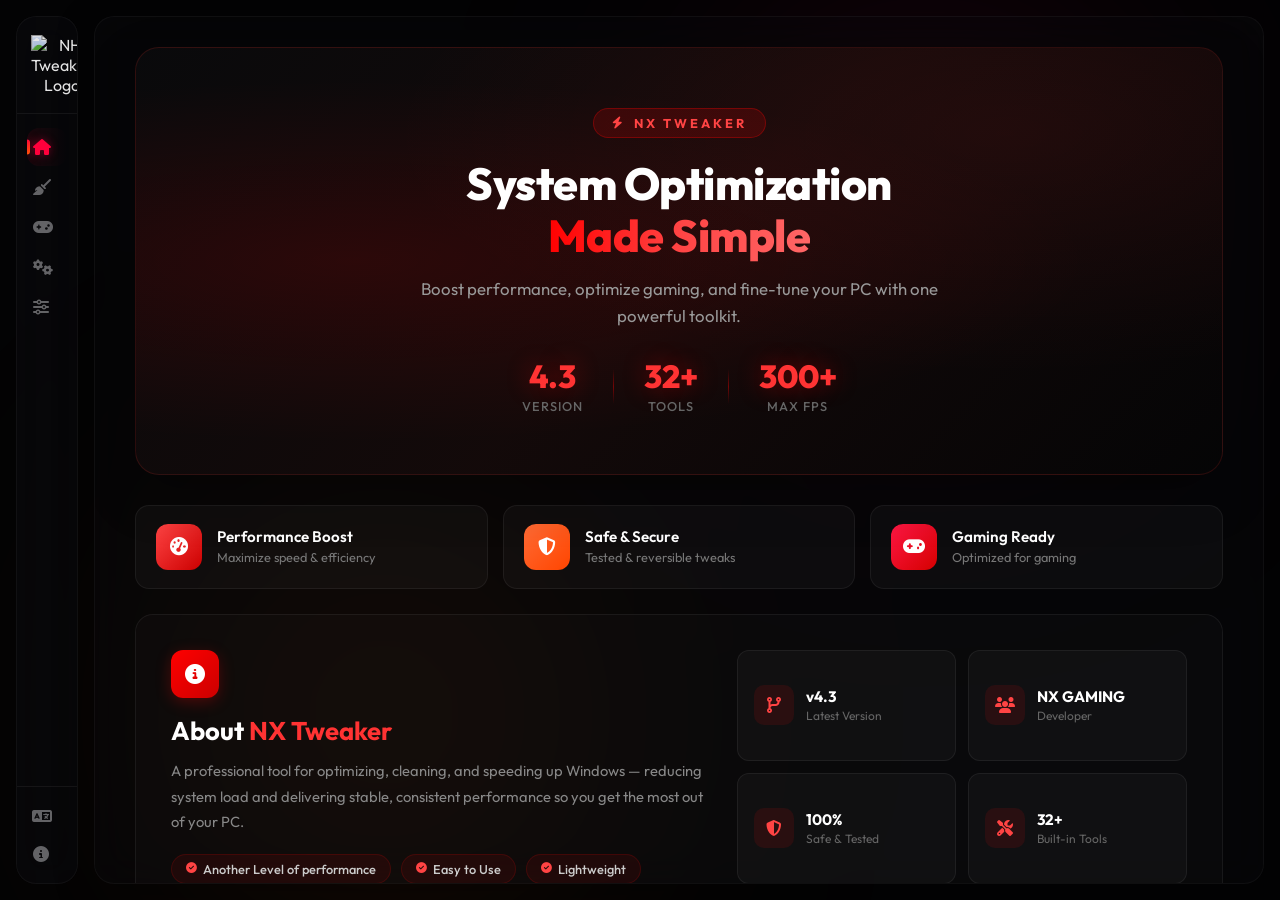
==== index.html @ b7c92853 "Add files via upload" ====
<!DOCTYPE html>
<html lang="en">

<head>
    <meta charset="UTF-8">
    <meta name="viewport" content="width=device-width, initial-scale=1.0">
    <title>NX TWEAKER</title>
    <link rel="preconnect" href="https://fonts.googleapis.com">
    <link rel="preconnect" href="https://fonts.gstatic.com" crossorigin>
    <link href="https://fonts.googleapis.com/css2?family=Outfit:wght@300;400;500;600;700;800&display=swap" rel="stylesheet">
    <link rel="stylesheet" href="styles.css">
    <link rel="stylesheet" href="https://cdnjs.cloudflare.com/ajax/libs/font-awesome/6.5.1/css/all.min.css">
</head>

<body>
    <!-- Ambient Background Glow Blobs -->
    <div class="glow-bg-container">
        <div class="glow-blob glow-red"></div>
        <div class="glow-blob glow-orange"></div>
    </div>

    <div class="dl-panel" id="dlPanel">
        <div class="dl-panel-header">
            <div class="dl-panel-title"><i class="fas fa-download"></i> <span
                    data-i18n="dl-panel-title">Downloads</span></div>
            <button class="dl-panel-hide" id="dlPanelHide"><i class="fas fa-eye-slash"></i> Hide</button>
        </div>
        <div class="dl-panel-list" id="dlPanelList"></div>
    </div>

    <div class="dl-mini-bar" id="dlMiniBar">
        <div class="dl-mini-inner" id="dlMiniClick">
            <i class="fas fa-download"></i>
            <span id="dlMiniCount">0 downloads</span>
        </div>
    </div>

    <div class="container">

        <nav class="sidebar" id="sidebar">

            <div class="logo-container">
                <img src="./img/nx.png" alt="NH Tweaker Logo" class="logo">
            </div>

            <div class="nav-buttons">
                <button class="nav-btn active" data-page="dashboard">
                    <div class="btn-glow"></div>
                    <i class="fas fa-home"></i>
                    <span data-i18n="nav-home">Home</span>
                    <div class="btn-ripple"></div>
                </button>
                <button class="nav-btn" data-page="clean">
                    <div class="btn-glow"></div>
                    <i class="fas fa-broom"></i>
                    <span data-i18n="nav-clean">Clean</span>
                    <div class="btn-ripple"></div>
                </button>
                <button class="nav-btn" data-page="gameloop">
                    <div class="btn-glow"></div>
                    <i class="fas fa-gamepad"></i>
                    <span>GameLoop</span>
                    <div class="btn-ripple"></div>
                </button>
                <button class="nav-btn" data-page="tweeks">
                    <div class="btn-glow"></div>
                    <i class="fas fa-cogs"></i>
                    <span data-i18n="nav-tweaks">Tweaks</span>
                    <div class="btn-ripple"></div>
                </button>
                <button class="nav-btn" data-page="settings">
                    <div class="btn-glow"></div>
                    <i class="fas fa-sliders-h"></i>
                    <span data-i18n="nav-settings">Settings</span>
                    <div class="btn-ripple"></div>
                </button>

            </div>

            <div class="sidebar-footer">
                <button class="info-btn" id="langToggle" title="العربية / English">
                    <i class="fas fa-language"></i>
                    <span>AR / EN</span>
                </button>
                <button class="info-btn" id="infoToggle">
                    <i class="fas fa-info-circle"></i>
                    <span data-i18n="nav-info">Info</span>
                </button>
            </div>
        </nav>

        <div class="info-overlay" id="infoOverlay"></div>
        <div class="info-popup" id="infoPopup">
            <div class="info-popup-header">
                <h3><i class="fas fa-info-circle"></i> <span data-i18n="info-about">About NX Tweaker</span></h3>
                <button class="info-popup-close" id="infoClose"><i class="fas fa-times"></i></button>
            </div>
            <div class="info-popup-body">
                <div class="info-version-badge">v4.3</div>
                <p class="info-desc" data-i18n="info-desc">System optimization toolkit built for performance.</p>
                <div class="info-social-title" data-i18n="info-follow">Follow Us</div>
                <div class="info-social-links">
                    <a href="https://discord.gg/nxgamingstore" class="info-social-link" target="_blank">
                        <i class="fab fa-discord"></i>
                        <span>Discord</span>
                    </a>
                    <a href="https://t.me/NxStoreofficial" class="info-social-link" target="_blank">
                        <i class="fab fa-telegram"></i>
                        <span>Telegram</span>
                    </a>
                    <a href="https://www.tiktok.com/@nxgaming_?_r=1&_t=ZS-97KkUAQ5Tj3" class="info-social-link"
                        target="_blank">
                        <i class="fab fa-tiktok"></i>
                        <span>TikTok</span>
                    </a>
                    <a href="https://www.youtube.com/@NXGAMMING_OFFICAL" class="info-social-link" target="_blank">
                        <i class="fab fa-youtube"></i>
                        <span>YouTube</span>
                    </a>
                </div>
            </div>
        </div>

        <!-- GameLoop Ultra Boost Modal Popup -->
        <div class="boost-overlay" id="boostOverlay"></div>
        <div class="boost-modal" id="boostModal">
            <div class="boost-modal-header">
                <div class="boost-title-wrap">
                    <i class="fas fa-rocket boost-header-icon"></i>
                    <span class="boost-modal-title" data-i18n="boost-modal-title">GAMELOOP ULTRA BOOST</span>
                </div>
                <button class="boost-modal-close" id="boostCloseBtn" title="Close"><i class="fas fa-times"></i></button>
            </div>
            <div class="boost-modal-body">
                <div class="boost-visual-container">
                    <div class="boost-ring-glow"></div>
                    <div class="boost-icon-circle" id="boostIconCircle">
                        <i class="fas fa-rocket" id="boostVisualIcon"></i>
                    </div>
                </div>

                <div class="boost-percentage-wrap">
                    <span class="boost-percentage-number" id="boostPercentNumber">0</span><span class="boost-percentage-sign">%</span>
                </div>

                <h3 class="boost-status-title" id="boostStatusTitle">Initializing Turbo Boost...</h3>
                <p class="boost-status-desc" id="boostStatusDesc">Connecting to ADB engine & preparing kernel parameters...</p>

                <div class="boost-progress-track">
                    <div class="boost-progress-fill" id="boostProgressBar" style="width: 0%;">
                        <div class="boost-progress-light"></div>
                    </div>
                </div>

                <div class="boost-steps-info">
                    <span id="boostStepCounter"><i class="fas fa-layer-group"></i> Step 0/9</span>
                    <span id="boostStepSpeed"><i class="fas fa-tachometer-alt"></i> Ultra Fast</span>
                </div>

                <div class="boost-footer" id="boostFooter" style="display: none;">
                    <button class="boost-finish-btn" id="boostFinishBtn">
                        <i class="fas fa-check-circle"></i> <span data-i18n="boost-finish-btn">Done</span>
                    </button>
                </div>
            </div>
        </div>

        <main class="main-content">
            <div class="page active" id="dashboard">

                <div class="dash-hero">
                    <div class="dash-hero-bg"></div>
                    <div class="dash-hero-inner">
                        <div class="dash-hero-badge">
                            <i class="fas fa-bolt"></i>
                            <span>NX TWEAKER</span>
                        </div>
                        <h1 class="dash-hero-title" data-i18n="hero-title">System Optimization<br><span>Made
                                Simple</span></h1>
                        <p class="dash-hero-desc" data-i18n="hero-desc">Boost performance, optimize gaming, and
                            fine-tune your PC with one powerful toolkit.</p>
                        <div class="dash-hero-counters">
                            <div class="dash-counter">
                                <div class="dash-counter-num">4.3</div>
                                <div class="dash-counter-label" data-i18n="hero-version">Version</div>
                            </div>
                            <div class="dash-counter-sep"></div>
                            <div class="dash-counter">
                                <div class="dash-counter-num" id="heroToolCount">0</div>
                                <div class="dash-counter-label" data-i18n="hero-tools">Tools</div>
                            </div>
                            <div class="dash-counter-sep"></div>
                            <div class="dash-counter">
                                <div class="dash-counter-num">300+</div>
                                <div class="dash-counter-label">Max FPS</div>
                            </div>
                        </div>
                    </div>
                </div>

                <div class="dash-features">
                    <div class="dash-feat-card">
                        <div class="dash-feat-icon" style="background: linear-gradient(135deg, #ff4444, #cc0000);">
                            <i class="fas fa-tachometer-alt"></i>
                        </div>
                        <div class="dash-feat-info">
                            <h3 data-i18n="feat-perf">Performance Boost</h3>
                            <p data-i18n="feat-perf-desc">Maximize speed & efficiency</p>
                        </div>
                    </div>
                    <div class="dash-feat-card">
                        <div class="dash-feat-icon" style="background: linear-gradient(135deg, #ff6b35, #ff4500);">
                            <i class="fas fa-shield-alt"></i>
                        </div>
                        <div class="dash-feat-info">
                            <h3 data-i18n="feat-safe">Safe & Secure</h3>
                            <p data-i18n="feat-safe-desc">Tested & reversible tweaks</p>
                        </div>
                    </div>
                    <div class="dash-feat-card">
                        <div class="dash-feat-icon" style="background: linear-gradient(135deg, #ff1744, #d50000);">
                            <i class="fas fa-gamepad"></i>
                        </div>
                        <div class="dash-feat-info">
                            <h3 data-i18n="feat-game">Gaming Ready</h3>
                            <p data-i18n="feat-game-desc">Optimized for gaming</p>
                        </div>
                    </div>
                </div>

                <div class="dash-about">
                    <div class="dash-about-left">
                        <div class="dash-about-icon-wrap">
                            <i class="fas fa-info-circle"></i>
                        </div>
                        <h2 data-i18n="about-title">About <span>NX Tweaker</span></h2>
                        <p data-i18n="about-desc">A professional tool for optimizing, cleaning, and speeding up Windows
                            — reducing system load and delivering stable, consistent performance so you get the most out
                            of your PC.</p>
                        <div class="dash-about-tags">
                            <span class="dash-tag"><i class="fas fa-check-circle"></i> <span
                                    data-i18n="about-noads">Another Level of performance</span></span>
                            <span class="dash-tag"><i class="fas fa-check-circle"></i> <span data-i18n="about-free">Easy
                                    to Use</span></span>
                            <span class="dash-tag"><i class="fas fa-check-circle"></i> <span
                                    data-i18n="about-light">Lightweight</span></span>
                        </div>
                    </div>
                    <div class="dash-about-right">
                        <div class="dash-about-stat">
                            <div class="dash-about-stat-icon"><i class="fas fa-code-branch"></i></div>
                            <div class="dash-about-stat-info">
                                <strong>v4.3</strong>
                                <span data-i18n="about-latest">Latest Version</span>
                            </div>
                        </div>
                        <div class="dash-about-stat">
                            <div class="dash-about-stat-icon"><i class="fas fa-users"></i></div>
                            <div class="dash-about-stat-info">
                                <strong>NX GAMING</strong>
                                <span data-i18n="about-dev">Developer</span>
                            </div>
                        </div>
                        <div class="dash-about-stat">
                            <div class="dash-about-stat-icon"><i class="fas fa-shield-alt"></i></div>
                            <div class="dash-about-stat-info">
                                <strong>100%</strong>
                                <span data-i18n="about-safe">Safe & Tested</span>
                            </div>
                        </div>
                        <div class="dash-about-stat">
                            <div class="dash-about-stat-icon"><i class="fas fa-tools"></i></div>
                            <div class="dash-about-stat-info">
                                <strong id="toolCount">0</strong>
                                <span data-i18n="about-tools">Built-in Tools</span>
                            </div>
                        </div>
                    </div>
                </div>


                <div class="updates-section">
                    <div class="section-header">
                        <div class="section-title-container">
                            <div class="section-icon">
                                <i class="fas fa-newspaper"></i>
                            </div>
                            <h2 class="section-title" data-i18n="updates-title">UPDATES & NEWS</h2>
                        </div>
                        <div class="section-subtitle" data-i18n="updates-sub">Stay up to date with the latest features
                        </div>
                    </div>

                    <div class="updates-timeline">
                        <div class="update-item featured">
                            <div class="update-marker">
                                <div class="update-dot"></div>
                                <div class="update-line"></div>
                            </div>
                            <div class="update-card">
                                <div class="update-header">
                                    <div class="update-meta">
                                        <span class="update-version">v4.3</span>
                                        <span class="update-badge new" data-i18n="update-latest">Latest</span>
                                    </div>
                                    <div class="update-date">
                                        <i class="fas fa-clock"></i>
                                        <span>June 2026</span>
                                    </div>
                                </div>
                                <div class="update-content">
                                    <h3 data-i18n="update-43-title">🔥 Advanced GameLoop & Cleanup Update</h3>
                                    <p data-i18n="update-43-desc">New clean operations, background downloading,
                                        extraction engine, and ADB tracker.</p>

                                    <div class="update-groups">
                                        <div class="update-group">
                                            <h4 class="update-group-title added">
                                                <i class="fas fa-plus-circle"></i>
                                                <span data-i18n="update-43-added">ADDED</span>
                                            </h4>
                                            <div class="update-highlights">
                                                <div class="highlight-item">
                                                    <i class="fas fa-check"></i>
                                                    <span data-i18n="update-43-add-1">Live GameLoop ADB Connection
                                                        Status Tracker</span>
                                                </div>
                                                <div class="highlight-item">
                                                    <i class="fas fa-check"></i>
                                                    <span data-i18n="update-43-add-2">DELETE GAMELOOP button (Complete
                                                        deep uninstaller)</span>
                                                </div>
                                                <div class="highlight-item">
                                                    <i class="fas fa-check"></i>
                                                    <span data-i18n="update-43-add-3">NX Clean button </span>
                                                </div>
                                                <div class="highlight-item">
                                                    <i class="fas fa-check"></i>
                                                    <span data-i18n="update-43-add-4">Programs Downloader (Concurrent
                                                        setup for Park Control & Process Lasso)</span>
                                                </div>
                                                <div class="highlight-item">
                                                    <i class="fas fa-check"></i>
                                                    <span data-i18n="update-43-add-5">GameLoop Optimizer RAR </span>
                                                </div>
                                                <div class="highlight-item">
                                                    <i class="fas fa-check"></i>
                                                    <span data-i18n="update-43-add-6">NX JSON Downloader </span>
                                                </div>
                                            </div>
                                        </div>

                                        <div class="update-group">
                                            <h4 class="update-group-title removed">
                                                <i class="fas fa-minus-circle"></i>
                                                <span data-i18n="update-43-removed">REMOVED</span>
                                            </h4>
                                            <div class="update-highlights">
                                                <div class="highlight-item">
                                                    <i class="fas fa-times"></i>
                                                    <span data-i18n="update-43-rem-1">Removed outdated Registry Editor
                                                        page/tab</span>
                                                </div>
                                                <div class="highlight-item">
                                                    <i class="fas fa-times"></i>
                                                    <span data-i18n="update-43-rem-2">Removed Downloads page (integrated
                                                        into sidebar footer panel)</span>
                                                </div>
                                                <div class="highlight-item">
                                                    <i class="fas fa-times"></i>
                                                    <span data-i18n="update-43-rem-3">Removed old and unstable tweaking
                                                        scripts (Filter Keys, Timer Resolution, etc.)</span>
                                                </div>
                                                <div class="highlight-item">
                                                    <i class="fas fa-times"></i>
                                                    <span data-i18n="update-43-rem-4">Removed legacy cleaner items
                                                        (Reset Firewall, Clean RAM, Fix 98)</span>
                                                </div>
                                            </div>
                                        </div>

                                        <div class="update-group">
                                            <h4 class="update-group-title improved">
                                                <i class="fas fa-magic"></i>
                                                <span data-i18n="update-43-improved">IMPROVEMENTS</span>
                                            </h4>
                                            <div class="update-highlights">
                                                <div class="highlight-item">
                                                    <i class="fas fa-cog"></i>
                                                    <span data-i18n="update-43-imp-1">Concurrent background downloads
                                                        with mini status bar</span>
                                                </div>
                                                <div class="highlight-item">
                                                    <i class="fas fa-cog"></i>
                                                    <span data-i18n="update-43-imp-2">Antivirus lock protection (Wait
                                                        before launching/extracting)</span>
                                                </div>
                                                <div class="highlight-item">
                                                    <i class="fas fa-cog"></i>
                                                    <span data-i18n="update-43-imp-3">Automatic 7z / WinRAR system path
                                                        registry detection</span>
                                                </div>
                                                <div class="highlight-item">
                                                    <i class="fas fa-cog"></i>
                                                    <span data-i18n="update-43-imp-4">Full local resource loading
                                                    </span>
                                                </div>
                                            </div>
                                        </div>
                                    </div>
                                </div>
                            </div>
                        </div>

                        <div class="update-item">
                            <div class="update-marker">
                                <div class="update-dot"></div>
                                <div class="update-line"></div>
                            </div>
                            <div class="update-card">
                                <div class="update-header">
                                    <div class="update-meta">
                                        <span class="update-version">v4.2</span>
                                    </div>
                                    <div class="update-date">
                                        <i class="fas fa-clock"></i>
                                        <span>February 2026</span>
                                    </div>
                                </div>
                                <div class="update-content">
                                    <h3 data-i18n="update-42-title">⚡ Major Update & Restructure</h3>
                                    <p data-i18n="update-42-desc">System improvements, UI enhancements, performance
                                        boost, and bug fixes.</p>
                                    <div class="update-highlights">
                                        <div class="highlight-item">
                                            <i class="fas fa-paint-brush"></i>
                                            <span data-i18n="update-42-1">UI & Performance Improvements</span>
                                        </div>
                                        <div class="highlight-item">
                                            <i class="fas fa-terminal"></i>
                                            <span data-i18n="update-42-2">New CMD Section Added</span>
                                        </div>
                                        <div class="highlight-item">
                                            <i class="fas fa-database"></i>
                                            <span data-i18n="update-42-3">New Registry Editor Section</span>
                                        </div>
                                        <div class="highlight-item">
                                            <i class="fas fa-gamepad"></i>
                                            <span data-i18n="update-42-4">Mods Reorganized & Enhanced</span>
                                        </div>
                                        <div class="highlight-item">
                                            <i class="fas fa-exchange-alt"></i>
                                            <span data-i18n="update-42-5">Fortnite & Windows merged into Tweaks</span>
                                        </div>
                                        <div class="highlight-item">
                                            <i class="fas fa-language"></i>
                                            <span data-i18n="update-42-6">Arabic & English Language Support</span>
                                        </div>
                                        <div class="highlight-item">
                                            <i class="fas fa-download"></i>
                                            <span data-i18n="update-42-7">New Download Section</span>
                                        </div>
                                    </div>
                                </div>
                            </div>
                        </div>

                        <div class="update-item">
                            <div class="update-marker">
                                <div class="update-dot"></div>
                                <div class="update-line"></div>
                            </div>
                            <div class="update-card">
                                <div class="update-header">
                                    <div class="update-meta">
                                        <span class="update-version">v4.0</span>
                                    </div>
                                    <div class="update-date">
                                        <i class="fas fa-clock"></i>
                                        <span>September 2025</span>
                                    </div>
                                </div>
                                <div class="update-content">
                                    <h3 data-i18n="update-40-title">🚀 Completely redesign the program</h3>
                                    <p data-i18n="update-40-desc">Complete UI overhaul with enhanced user experience and
                                        new optimization features.</p>
                                    <div class="update-highlights">
                                        <div class="highlight-item">
                                            <i class="fas fa-sparkles"></i>
                                            <span data-i18n="update-40-1">Full interface enhancer</span>
                                        </div>
                                        <div class="highlight-item">
                                            <i class="fas fa-tachometer-alt"></i>
                                            <span data-i18n="update-40-2">120 FPS GameLoop Mods</span>
                                        </div>
                                    </div>
                                </div>
                            </div>
                        </div>

                        <div class="update-item">
                            <div class="update-marker">
                                <div class="update-dot"></div>
                                <div class="update-line"></div>
                            </div>
                            <div class="update-card">
                                <div class="update-header">
                                    <div class="update-meta">
                                        <span class="update-version">v3.8</span>
                                    </div>
                                    <div class="update-date">
                                        <i class="fas fa-clock"></i>
                                        <span>August 2024</span>
                                    </div>
                                </div>
                                <div class="update-content">
                                    <h3 data-i18n="update-38-title">⚡ Performance Enhancements</h3>
                                    <p data-i18n="update-38-desc">Improved cleaning algorithms and new system
                                        optimization tools.</p>
                                    <div class="update-features">
                                        <span class="feature-tag">Timer Resolution</span>
                                        <span class="feature-tag">Enhanced RAM Cleaning</span>
                                        <span class="feature-tag">Update Blocker</span>
                                    </div>
                                </div>
                            </div>
                        </div>

                        <div class="update-item">
                            <div class="update-marker">
                                <div class="update-dot"></div>
                            </div>
                            <div class="update-card">
                                <div class="update-header">
                                    <div class="update-meta">
                                        <span class="update-version">v3.5</span>
                                    </div>
                                    <div class="update-date">
                                        <i class="fas fa-clock"></i>
                                        <span>July 2024</span>
                                    </div>
                                </div>
                                <div class="update-content">
                                    <h3 data-i18n="update-35-title">🛠️ New Tools Added Fix Login</h3>
                                    <p data-i18n="update-35-desc">GameLoop environment fixes and expanded Windows
                                        utilities Fix Login.</p>
                                    <div class="update-features">
                                        <span class="feature-tag">Environment Fix</span>
                                        <span class="feature-tag">Windows Tools</span>
                                        <span class="feature-tag">Fix Login Error</span>
                                    </div>
                                </div>
                            </div>
                        </div>
                    </div>
                </div>
            </div>





            <div class="page" id="clean">
                <h1 class="page-title" data-i18n="page-clean">SYSTEM CLEANER</h1>

                <div class="clean-grid">
                    <button class="clean-btn" data-action="full-clean">
                        <div class="clean-btn-glow"></div>
                        <i class="fas fa-magic"></i>
                        <span class="clean-btn-text" data-i18n="btn-full-clean">Full Clean</span>
                        <div class="clean-btn-ripple"></div>
                    </button>

                    <button class="clean-btn" data-action="ip-flush">
                        <div class="clean-btn-glow"></div>
                        <i class="fas fa-network-wired"></i>
                        <span class="clean-btn-text" data-i18n="btn-ip-flush">IP Flush</span>
                        <div class="clean-btn-ripple"></div>
                    </button>

                    <button class="clean-btn" data-action="clear-temp">
                        <div class="clean-btn-glow"></div>
                        <i class="fas fa-trash"></i>
                        <span class="clean-btn-text" data-i18n="btn-clear-temp">Clear Temp</span>
                        <div class="clean-btn-ripple"></div>
                    </button>

                    <button class="clean-btn" data-action="delete-gameloop">
                        <div class="clean-btn-glow"></div>
                        <i class="fas fa-trash-alt"></i>
                        <span class="clean-btn-text" data-i18n="btn-delete-gameloop">DELETE GAMELOOP</span>
                        <div class="clean-btn-ripple"></div>
                    </button>

                    <button class="clean-btn" data-action="delete-nx-folder">
                        <div class="clean-btn-glow"></div>
                        <i class="fas fa-folder-minus"></i>
                        <span class="clean-btn-text" data-i18n="btn-delete-nx-folder">NX</span>
                        <div class="clean-btn-ripple"></div>
                    </button>
                </div>
            </div>

            <div class="page" id="gameloop">
                <h1 class="page-title" data-i18n="page-gameloop">GAMELOOP OPTIMIZER</h1>

                <div class="adb-status-container">
                    <span class="adb-status-label">GameLoop ADB Connection:</span>
                    <div class="adb-status-badge disconnected" id="adbStatusBadge">
                        <span class="adb-status-dot"></span>
                        <span class="adb-status-text" id="adbStatusText">Disconnected</span>
                    </div>
                </div>

                <div class="tweeks-section">
                    <h3 class="tweeks-section-title"><i class="fas fa-gamepad"></i> <span
                            data-i18n="section-start-game">Start Game</span></h3>
                    <div class="gameloop-grid">
                        <button class="gameloop-btn" data-action="gameloop-boost" id="btnGameloopBoost">
                            <div class="gameloop-btn-glow"></div>
                            <i class="fas fa-rocket"></i>
                            <span class="gameloop-btn-text" data-i18n="btn-boost">Boost GameLoop</span>
                            <div class="gameloop-btn-ripple"></div>
                        </button>
                        <button class="gameloop-btn" data-action="start-gameloop">
                            <div class="gameloop-btn-glow"></div>
                            <i class="fas fa-play"></i>
                            <span class="gameloop-btn-text" data-i18n="btn-start-gl">Start GameLoop</span>
                            <div class="gameloop-btn-ripple"></div>
                        </button>
                        <button class="gameloop-btn" data-action="start-game">
                            <div class="gameloop-btn-glow"></div>
                            <i class="fas fa-crosshairs"></i>
                            <span class="gameloop-btn-text" data-i18n="btn-start-game">Start Game</span>
                            <div class="gameloop-btn-ripple"></div>
                        </button>
                        <button class="gameloop-btn" data-action="kill-emulator">
                            <div class="gameloop-btn-glow"></div>
                            <i class="fas fa-power-off"></i>
                            <span class="gameloop-btn-text" data-i18n="btn-kill-emulator">Kill Emulator</span>
                            <div class="gameloop-btn-ripple"></div>
                        </button>
                    </div>
                </div>

                <div class="mods-section">
                    <h2 class="section-title" data-i18n="section-mods">MODS</h2>

                    <div class="mod-category">
                        <h3 class="mod-category-title"><i class="fas fa-tachometer-alt"></i> Smooth</h3>
                        <div class="mods-grid">
                            <button class="mod-btn" data-mod="super-smooth-120">
                                <i class="fas fa-bolt"></i>
                                <span class="mod-btn-text">Super Smooth 120FPS</span>
                            </button>
                            <button class="mod-btn" data-mod="smooth-120">
                                <i class="fas fa-chart-line"></i>
                                <span class="mod-btn-text">Smooth 120FPS</span>
                            </button>
                            <button class="mod-btn" data-mod="balanced-120">
                                <i class="fas fa-balance-scale"></i>
                                <span class="mod-btn-text">Balanced 120FPS</span>
                            </button>
                        </div>
                    </div>


                    <div class="mod-category">
                        <h3 class="mod-category-title"><i class="fas fa-sun"></i> HDR</h3>
                        <div class="mods-grid">
                            <button class="mod-btn" data-mod="hdr-60">
                                <i class="fas fa-sun"></i>
                                <span class="mod-btn-text">HDR 60FPS</span>
                            </button>
                            <button class="mod-btn" data-mod="hdr-90">
                                <i class="fas fa-sun"></i>
                                <span class="mod-btn-text">HDR 90FPS</span>
                            </button>
                            <button class="mod-btn" data-mod="hdr-120">
                                <i class="fas fa-sun"></i>
                                <span class="mod-btn-text">HDR 120FPS</span>
                            </button>
                        </div>
                    </div>

                    <div class="mod-category">
                        <h3 class="mod-category-title"><i class="fas fa-star"></i> Ultra HDR</h3>
                        <div class="mods-grid">
                            <button class="mod-btn" data-mod="ultra-hdr-60">
                                <i class="fas fa-tv"></i>
                                <span class="mod-btn-text">Ultra HDR 60FPS</span>
                            </button>
                            <button class="mod-btn" data-mod="ultra-hdr-90">
                                <i class="fas fa-tv"></i>
                                <span class="mod-btn-text">Ultra HDR 90FPS</span>
                            </button>
                            <button class="mod-btn" data-mod="ultra-hdr-120">
                                <i class="fas fa-tv"></i>
                                <span class="mod-btn-text">Ultra HDR 120FPS</span>
                            </button>
                        </div>
                    </div>
                </div>
            </div>

            <div class="page" id="tweeks">
                <h1 class="page-title" data-i18n="page-tweaks">TWEAKS</h1>

                <div class="tweeks-section">
                    <h3 class="tweeks-section-title"><i class="fas fa-rocket"></i> <span
                            data-i18n="section-tweaks-app">Tweaks App</span></h3>
                    <div class="tweeks-grid">
                        <button class="tweeks-btn" data-action="nx-script">
                            <div class="tweeks-btn-glow"></div>
                            <i class="fas fa-code"></i>
                            <span class="tweeks-btn-text">Nx Script</span>
                            <div class="tweeks-btn-ripple"></div>
                        </button>

                        <button class="tweeks-btn" data-action="optimize">
                            <div class="tweeks-btn-glow"></div>
                            <i class="fas fa-rocket"></i>
                            <span class="tweeks-btn-text" data-i18n="btn-optimize">Optimize</span>
                            <div class="tweeks-btn-ripple"></div>
                        </button>

                        <button class="tweeks-btn" data-action="debloate">
                            <div class="tweeks-btn-glow"></div>
                            <i class="fas fa-broom"></i>
                            <span class="tweeks-btn-text" data-i18n="btn-debloate">Debloate</span>
                            <div class="tweeks-btn-ripple"></div>
                        </button>

                        <button class="tweeks-btn" data-action="download-programs">
                            <div class="tweeks-btn-glow"></div>
                            <i class="fas fa-download"></i>
                            <span class="tweeks-btn-text" data-i18n="btn-download-programs">Programs</span>
                            <div class="tweeks-btn-ripple"></div>
                        </button>

                        <button class="tweeks-btn" data-action="download-gameloop-opt">
                            <div class="tweeks-btn-glow"></div>
                            <i class="fas fa-file-archive"></i>
                            <span class="tweeks-btn-text" data-i18n="btn-gameloop-opt">GameLoop Optimizer By NX</span>
                            <div class="tweeks-btn-ripple"></div>
                        </button>

                        <button class="tweeks-btn" data-action="download-nx-json">
                            <div class="tweeks-btn-glow"></div>
                            <i class="fas fa-file-code"></i>
                            <span class="tweeks-btn-text" data-i18n="btn-nx-json">NX JSON</span>
                            <div class="tweeks-btn-ripple"></div>
                        </button>

                        <button class="tweeks-btn" data-action="120-fps-tool">
                            <div class="tweeks-btn-glow"></div>
                            <i class="fas fa-bolt"></i>
                            <span class="tweeks-btn-text" data-i18n="btn-120-fps-tool">120 FPS Tool</span>
                            <div class="tweeks-btn-ripple"></div>
                        </button>
                    </div>
                </div>

                <div class="tweeks-section">
                    <h3 class="tweeks-section-title"><i class="fas fa-tools"></i> <span
                            data-i18n="section-tweaks-helper">Tweaks Helper</span></h3>
                    <div class="tweeks-grid">
                        <button class="tweeks-btn" data-action="dp-clat">
                            <div class="tweeks-btn-glow"></div>
                            <i class="fas fa-tachometer-alt"></i>
                            <span class="tweeks-btn-text">DP CLat</span>
                            <div class="tweeks-btn-ripple"></div>
                        </button>

                        <button class="tweeks-btn" data-action="msi-util">
                            <div class="tweeks-btn-glow"></div>
                            <i class="fas fa-cog"></i>
                            <span class="tweeks-btn-text">MSI Util</span>
                            <div class="tweeks-btn-ripple"></div>
                        </button>
                    </div>
                </div>
            </div>

            <div class="page" id="settings">
                <h1 class="page-title" data-i18n="page-settings">SETTINGS</h1>
                <!-- Added settings action buttons grid -->
                <div class="settings-grid">
                    <button class="settings-btn" data-action="control-panel">
                        <div class="settings-btn-glow"></div>
                        <i class="fas fa-sliders-h"></i>
                        <span class="settings-btn-text" data-i18n="btn-control-panel">Control Panel</span>
                        <div class="settings-btn-ripple"></div>
                    </button>

                    <button class="settings-btn" data-action="visual-effects">
                        <div class="settings-btn-glow"></div>
                        <i class="fas fa-eye"></i>
                        <span class="settings-btn-text" data-i18n="btn-visual-effects">Visual Effects</span>
                        <div class="settings-btn-ripple"></div>
                    </button>

                    <button class="settings-btn" data-action="msconfig">
                        <div class="settings-btn-glow"></div>
                        <i class="fas fa-cogs"></i>
                        <span class="settings-btn-text">Msconfig</span>
                        <div class="settings-btn-ripple"></div>
                    </button>

                    <button class="settings-btn" data-action="windows-update-blocker">
                        <div class="settings-btn-glow"></div>
                        <i class="fas fa-shield-alt"></i>
                        <span class="settings-btn-text" data-i18n="btn-update-blocker">Windows Update Blocker</span>
                        <div class="settings-btn-ripple"></div>
                    </button>

                    <button class="settings-btn" data-action="defender-control">
                        <div class="settings-btn-glow"></div>
                        <i class="fas fa-user-shield"></i>
                        <span class="settings-btn-text" data-i18n="btn-defender">Defender Control</span>
                        <div class="settings-btn-ripple"></div>
                    </button>
                </div>
            </div>
        </main>
    </div>

    <script src="script.js"></script>
    <script>
        function showNotification(message, type = 'success', title = null) {
            let container = document.getElementById("notification-container");
            if (!container) {
                container = document.createElement("div");
                container.id = "notification-container";
                document.body.appendChild(container);
            }

            const notification = document.createElement("div");
            notification.classList.add("notification", type);

            const notificationTitle = title || getTitle(type);

            notification.innerHTML = `
        <div class="notification-icon">${getIcon(type)}</div>
        <div class="notification-content">
            <h4 class="notification-title">${notificationTitle}</h4>
            <p class="notification-text">${message}</p>
        </div>
        <button class="notification-close">×</button>
    `;

            container.appendChild(notification);

            const removeNotification = () => {
                if (notification.parentNode) {
                    notification.style.animation = 'fadeOutSlide 0.6s ease-in-out forwards';
                    setTimeout(() => {
                        if (notification.parentNode) {
                            notification.remove();
                        }
                    }, 600);
                }
            };

            const autoRemoveTimer = setTimeout(removeNotification, 4500);

            const closeBtn = notification.querySelector(".notification-close");
            closeBtn.addEventListener("click", () => {
                clearTimeout(autoRemoveTimer);
                removeNotification();
            });

            notification.addEventListener("mouseenter", () => {
                clearTimeout(autoRemoveTimer);
                notification.style.animationPlayState = 'paused';
            });

            notification.addEventListener("mouseleave", () => {
                notification.style.animationPlayState = 'running';
                setTimeout(removeNotification, 2000);
            });

            return notification;
        }

        function getIcon(type) {
            const icons = {
                'success': '✓',
                'error': '⚠',
                'warning': '⚡',
                'info': 'ℹ',
                'loading': '⟳',
                'default': '🔔'
            };
            return icons[type] || icons['default'];
        }

        function getTitle(type) {
            const titles = {
                'success': 'Success!',
                'error': 'Error',
                'warning': 'Warning',
                'info': 'Information',
                'loading': 'Loading...',
                'default': 'Notification'
            };
            return titles[type] || titles['default'];
        }

        const notify = {
            success: (message, title) => showNotification(message, 'success', title),
            error: (message, title) => showNotification(message, 'error', title),
            warning: (message, title) => showNotification(message, 'warning', title),
            info: (message, title) => showNotification(message, 'info', title),
            loading: (message, title) => showNotification(message, 'loading', title)
        };

        function getNotificationTypeForAction(action) {
            const actionTypes = {
                'save': 'success',
                'update': 'success',
                'create': 'success',
                'install': 'success',
                'download': 'success',
                'upload': 'success',
                'backup': 'success',
                'restore': 'success',
                'enable': 'success',
                'activate': 'success',

                'delete': 'warning',
                'remove': 'warning',
                'disable': 'warning',
                'reset': 'warning',
                'clear': 'warning',
                'logout': 'warning',

                'view': 'info',
                'check': 'info',
                'scan': 'info',
                'search': 'info',
                'filter': 'info',
                'refresh': 'info',

                'loading': 'loading',
                'processing': 'loading',
                'syncing': 'loading'
            };

            for (const [key, type] of Object.entries(actionTypes)) {
                if (action.toLowerCase().includes(key)) {
                    return type;
                }
            }

            return 'info';
        }

        function getCustomMessage(action, type) {
            const messages = {
                'success': {
                    'save': 'Data saved successfully',
                    'update': 'Data updated successfully',
                    'create': 'Item created successfully',
                    'install': 'Installed successfully',
                    'download': 'Downloaded successfully',
                    'upload': 'Uploaded successfully',
                    'backup': 'Backup created successfully',
                    'restore': 'Data restored successfully',
                    'enable': 'Service enabled',
                    'activate': 'Feature activated'
                },
                'warning': {
                    'delete': 'Item deleted',
                    'remove': 'Item removed',
                    'disable': 'Service disabled',
                    'reset': 'Settings reset',
                    'clear': 'Data cleared',
                    'logout': 'Logged out'
                },
                'info': {
                    'view': 'Viewing data',
                    'check': 'System check in progress',
                    'scan': 'Scanning...',
                    'search': 'Searching...',
                    'filter': 'Filter applied',
                    'refresh': 'Page refreshed'
                },
                'loading': {
                    'loading': 'Loading, please wait...',
                    'processing': 'Processing...',
                    'syncing': 'Syncing...'
                }
            };

            if (messages[type]) {
                for (const [key, message] of Object.entries(messages[type])) {
                    if (action.toLowerCase().includes(key)) {
                        return message;
                    }
                }
            }

            return `Executing "${action}"...`;
        }


        window.showSuccess = (message, title) => notify.success(message, title);
        window.showError = (message, title) => notify.error(message, title);
        window.showWarning = (message, title) => notify.warning(message, title);
        window.showInfo = (message, title) => notify.info(message, title);
        window.showLoading = (message, title) => notify.loading(message, title);

        (function () {
            var count = document.querySelectorAll('[data-action], [data-mod]').length;
            var el = document.getElementById('toolCount');
            if (el) el.textContent = count + '+';
            var el2 = document.getElementById('heroToolCount');
            if (el2) el2.textContent = count + '+';
        })();

        var dlPanelHidden = false;
        var dlItems = {};

        window.updateDownloadProgress = function (id, title, percent, receivedMB, totalMB, speed) {
            var list = document.getElementById('dlPanelList');
            var item = document.getElementById('dli-' + id);

            if (!item) {
                item = document.createElement('div');
                item.className = 'dl-item';
                item.id = 'dli-' + id;
                item.innerHTML = '<div class="dl-item-header"><span class="dl-item-name"></span><button class="dl-item-cancel" title="Cancel"><i class="fas fa-times"></i></button></div><div class="dl-item-bar-wrap"><div class="dl-item-bar" style="width:0%"></div></div><div class="dl-item-info"><span class="dl-item-percent">0%</span><span class="dl-item-size"></span><span class="dl-item-speed"></span></div>';
                item.querySelector('.dl-item-cancel').addEventListener('click', function () {
                    if (window.chrome && window.chrome.webview) window.chrome.webview.postMessage('cancel-dl:' + id);
                });
                list.appendChild(item);
                dlItems[id] = true;
            }

            item.querySelector('.dl-item-name').textContent = title;
            item.querySelector('.dl-item-bar').style.width = percent + '%';
            item.querySelector('.dl-item-percent').textContent = percent + '%';
            if (totalMB !== '0.0') item.querySelector('.dl-item-size').textContent = receivedMB + ' / ' + totalMB + ' MB';
            item.querySelector('.dl-item-speed').textContent = speed;

            var count = Object.keys(dlItems).length;
            document.getElementById('dlMiniCount').textContent = count + ' download' + (count > 1 ? 's' : '');

            if (!dlPanelHidden) document.getElementById('dlPanel').classList.add('active');
            document.getElementById('dlMiniBar').classList.add('active');
        };

        window.removeDownloadItem = function (id) {
            var item = document.getElementById('dli-' + id);
            if (item) item.remove();
            delete dlItems[id];

            var count = Object.keys(dlItems).length;
            if (count === 0) {
                document.getElementById('dlPanel').classList.remove('active');
                document.getElementById('dlMiniBar').classList.remove('active');
                dlPanelHidden = false;
            } else {
                document.getElementById('dlMiniCount').textContent = count + ' download' + (count > 1 ? 's' : '');
            }
        };

        document.getElementById('dlPanelHide').addEventListener('click', function () {
            dlPanelHidden = true;
            document.getElementById('dlPanel').classList.remove('active');
        });

        document.getElementById('dlMiniClick').addEventListener('click', function () {
            dlPanelHidden = false;
            document.getElementById('dlPanel').classList.add('active');
        });

        var currentLang = localStorage.getItem('nxLang') || 'en';
        var translations = {
            'nav-home': 'الرئيسية',
            'nav-clean': 'تنظيف',
            'nav-tweaks': 'تعديلات',
            'nav-settings': 'الإعدادات',
            'nav-registry': 'محرر الريجستري',
            'nav-download': 'التحديثات',
            'page-download': 'التحميلات',
            'section-windows': 'ويندوز',
            'section-drivers': 'التعريفات',
            'btn-win10-ent': 'ويندوز 10 إنتربرايز',
            'btn-win10': 'ويندوز 10',
            'btn-win11': 'ويندوز 11',
            'btn-nvidia-app': 'تطبيق NVIDIA',
            'btn-amd': 'AMD أدرينالين',
            'section-soft': 'البرامج',
            'section-gear': 'المعدات',
            'dl-panel-title': 'التحميلات',
            'nav-info': 'معلومات',
            'info-about': 'عن NX Tweaker',
            'info-desc': 'مجموعة أدوات لتحسين أداء النظام.',
            'info-follow': 'تابعنا',
            'hero-title': 'تحسين النظام<br><span>بكل سهولة</span>',
            'hero-desc': 'عزّز الأداء، حسّن الألعاب، وضبط جهازك بأداة واحدة قوية.',
            'hero-version': 'الإصدار',
            'hero-tools': 'أدوات',
            'feat-perf': 'تعزيز الأداء',
            'feat-perf-desc': 'أقصى سرعة وكفاءة',
            'feat-safe': 'آمن ومضمون',
            'feat-safe-desc': 'تعديلات مُختبرة وقابلة للتراجع',
            'feat-game': 'جاهز للألعاب',
            'feat-game-desc': 'محسّن للألعاب',
            'about-title': 'عن <span>NX Tweaker</span>',
            'about-desc': 'أداة احترافية لتحسين وتنظيف وتسريع الويندوز، تقليل الضغط على الجهاز، وتقديم أداء ثابت ومستقر يخلّيك تستفيد بأقصى إمكانيات جهازك.',
            'about-free': 'سهل الاستخدام',
            'about-light': 'خفيف',
            'about-noads': 'عالم تاني من التعديل',
            'about-latest': 'أحدث إصدار',
            'about-dev': 'المطوّر',
            'about-safe': 'آمن ومُختبر',
            'about-tools': 'أدوات مُدمجة',
            'updates-title': 'التحديثات والأخبار',
            'updates-sub': 'ابقَ على اطلاع بأحدث الميزات',
            'update-latest': 'أحدث',
            'update-43-title': '🔥 تحديث محسّن جيم لوب وأدوات التنظيف المتقدمة',
            'update-43-desc': 'تحميل متوازي في الخلفية، أداة فك ضغط للمحسّن، وتتبع فوري لحالة المحاكي.',
            'update-43-added': 'الإضافات الجديدة',
            'update-43-add-1': 'مؤشر فوري لحالة اتصال ADB بالمحاكي (متصل/غير متصل/جاري الاتصال)',
            'update-43-add-2': 'زر DELETE GAMELOOP لإزالة المحاكي تماماً وحذف ملفاته ومفاتيحه من الجذور',
            'update-43-add-3': 'زر تنظيف NX لحذف مجلد C:\\NX ومحتوياته بالكامل بشكل صامت وسريع',
            'update-43-add-4': 'تحميل متوازي لبرامج تشغيل الألعاب وتثبيت Park Control & Process Lasso معاً',
            'update-43-add-5': 'تحميل GameLoop Optimizer وفك ضغطه تلقائياً بكلمة مرور 1234 وفتح مجلده فوراً',
            'update-43-add-6': 'تحميل ملف NX JSON وحفظه في مجلد التنزيلات وفتح المجلد مباشرة للمستخدم',
            'update-43-removed': 'الميزات التي تم إزالتها',
            'update-43-rem-1': 'إزالة صفحة وتبويب محرر الريجستري القديمة تماماً لتبسيط خيارات الواجهة',
            'update-43-rem-2': 'إزالة صفحة التحميلات المستقلة (ودمج التحميلات بشريط سفلي مصغر وذكي)',
            'update-43-rem-3': 'إزالة نصوص التعديل القديمة وغير المستقرة (مثل Filter Keys و Timer Resolution)',
            'update-43-rem-4': 'إزالة أدوات التنظيف القديمة غير الضرورية (مثل Clean RAM و Reset Firewall)',
            'update-43-improved': 'التحسينات والإصلاحات',
            'update-43-imp-1': 'دعم تحميل ملفات متعددة في الخلفية مع إمكانية إخفاء نافذة التحميلات',
            'update-43-imp-2': 'حماية عمليات التشغيل والاستخراج من حظر ملفات النظام المؤقت أثناء فحص الأنتي فيرس',
            'update-43-imp-3': 'تحسين آلية فحص مسارات برامج فك الضغط (WinRAR / 7-Zip) من ريجستري النظام',
            'update-43-imp-4': 'تشغيل كامل لملفات الواجهة محلياً من مجلد البرنامج دون الاعتماد على روابط الويب لتسريع الأداء',
            'update-42-title': '⚡ تحديث كبير وإعادة هيكلة',
            'update-42-desc': 'تحسينات النظام، تطوير الواجهة، تسريع الأداء، وإصلاح المشاكل.',
            'update-42-1': 'تحسينات الواجهة والأداء',
            'update-42-2': 'تمت إضافة قسم CMD جديد',
            'update-42-3': 'قسم جديد لمحرر الريجستري',
            'update-42-4': 'إعادة تنظيم وتحسين المودات',
            'update-42-5': 'تم دمج فورتنايت والويندوز في التويكس',
            'update-42-6': 'دعم اللغة العربية والإنجليزية',
            'update-42-7': 'قسم تحميلات جديد',
            'update-40-title': '🚀 إعادة تصميم البرنامج بالكامل',
            'update-40-desc': 'إعادة تصميم كاملة للواجهة مع تجربة مستخدم محسّنة وميزات تحسين جديدة.',
            'update-40-1': 'تحسين كامل للواجهة',
            'update-40-2': 'مودات 120 FPS لجيم لوب',
            'update-38-title': '⚡ تحسينات الأداء',
            'update-38-desc': 'خوارزميات تنظيف محسّنة وأدوات جديدة لتحسين النظام.',
            'update-35-title': '🛠️ أدوات جديدة وإصلاح تسجيل الدخول',
            'update-35-desc': 'إصلاحات بيئة جيم لوب وأدوات ويندوز موسّعة وإصلاح تسجيل الدخول.',
            'page-clean': 'تنظيف النظام',
            'page-gameloop': 'محسّن المحاكي',
            'page-tweaks': 'التعديلات',
            'page-settings': 'الإعدادات',
            'page-registry': 'محرر الريجستري',
            'btn-full-clean': 'تنظيف شامل',
            'btn-clean-ram': 'تنظيف الرام',
            'btn-ip-flush': 'تفريغ IP',
            'btn-reset-firewall': 'إعادة تعيين الجدار الناري',
            'btn-clear-temp': 'مسح المؤقتات',
            'btn-delete-gameloop': 'حذف جيم لوب',
            'btn-delete-nx-folder': 'حذف مجلد NX',
            'btn-kill-emulator': 'إيقاف المحاكي',
            'btn-fix-98': 'إصلاح 98',
            'btn-env-fix': 'إصلاح البيئة',
            'btn-start-game': 'تشغيل اللعبة',
            'btn-start-gl': 'تشغيل جيم لوب',
            'btn-boost': 'تسريع المحاكي',
            'boost-modal-title': 'تسريع جيم لوب الفائق',
            'boost-finish-btn': 'تم بنجاح',
            'section-start-game': 'تشغيل اللعبة',
            'section-gl-errors': 'أخطاء جيم لوب',
            'section-mods': 'الجرافيك',
            'btn-park-control': 'التحكم بالنواة',
            'btn-timer-res': 'دقة المؤقت',
            'btn-filter-keys': 'مفاتيح الفلتر',
            'btn-optimize': 'تحسين',
            'btn-debloate': 'إزالة البرامج',
            'btn-download-programs': 'تحميل البرامج',
            'btn-gameloop-opt': 'محسّن جيم لوب NX',
            'btn-nx-json': 'ملف NX JSON',
            'btn-120-fps-tool': 'أداة 120 FPS',
            'section-tweaks-app': 'تطبيقات التعديل',
            'section-tweaks-helper': 'أدوات مساعدة',
            'btn-mem-reduct': 'تقليل الذاكرة',
            'btn-win-debloater': 'إزالة خدمات ويندوز',
            'btn-control-panel': 'لوحة التحكم',
            'btn-visual-effects': 'التأثيرات المرئية',
            'btn-update-blocker': 'حظر تحديثات ويندوز',
            'btn-defender': 'تعطيل حمايه الويندز',
            'section-commands': 'الأوامر',
            'section-other': 'أخرى',
            'btn-remove': 'إزالة',
            'btn-debloat-cmd': 'تنظيف',
            'btn-latency': 'إصلاح التأخير',
            'btn-ping': 'إصلاح البنج',
            'btn-input-delay': 'إصلاح تأخير الإدخال',
            'section-disable': 'تعطيل',
            'btn-disable-all': 'تعطيل الكل',
            'btn-disable-screen': 'تعطيل الشاشة',
            'section-tweaks-fix': 'تعديلات وإصلاحات',
            'btn-remove-all': 'إزالة الكل',
            'btn-screen-fix': 'إصلاح الشاشة'
        };

        var originals = {};

        function setLanguage(lang) {
            currentLang = lang;
            localStorage.setItem('nxLang', lang);
            document.documentElement.setAttribute('lang', lang);
            document.documentElement.removeAttribute('dir');

            document.querySelectorAll('[data-i18n]').forEach(function (el) {
                var key = el.getAttribute('data-i18n');
                if (lang === 'ar' && translations[key]) {
                    if (!originals[key]) originals[key] = el.innerHTML;
                    el.innerHTML = translations[key];
                } else if (lang === 'en' && originals[key]) {
                    el.innerHTML = originals[key];
                }
            });

            var btn = document.getElementById('langToggle');
            if (btn) {
                var s = btn.querySelector('span');
                if (s) s.textContent = lang === 'ar' ? 'EN / AR' : 'AR / EN';
            }
        }

        document.getElementById('langToggle').addEventListener('click', function () {
            setLanguage(currentLang === 'en' ? 'ar' : 'en');
        });

        if (currentLang === 'ar') setLanguage('ar');

        // GameLoop Boost Modal Controller
        window.updateBoostModal = function(percent, title, desc, stepStr, status) {
            const overlay = document.getElementById("boostOverlay");
            const modal = document.getElementById("boostModal");
            const percentEl = document.getElementById("boostPercentNumber");
            const titleEl = document.getElementById("boostStatusTitle");
            const descEl = document.getElementById("boostStatusDesc");
            const barEl = document.getElementById("boostProgressBar");
            const stepEl = document.getElementById("boostStepCounter");
            const iconCircle = document.getElementById("boostIconCircle");
            const visualIcon = document.getElementById("boostVisualIcon");
            const footer = document.getElementById("boostFooter");
            const closeBtn = document.getElementById("boostCloseBtn");

            if (!modal || !overlay) return;

            overlay.classList.add("active");
            modal.classList.add("active");

            if (percentEl) percentEl.textContent = Math.min(100, Math.max(0, percent));
            if (barEl) barEl.style.width = Math.min(100, Math.max(0, percent)) + "%";
            if (titleEl && title) titleEl.textContent = title;
            if (descEl && desc) descEl.textContent = desc;
            if (stepEl && stepStr) stepEl.innerHTML = '<i class="fas fa-layer-group"></i> ' + stepStr;

            if (status === 'success') {
                modal.classList.add("success");
                modal.classList.remove("error");
                if (visualIcon) visualIcon.className = "fas fa-check-circle";
                if (footer) footer.style.display = "block";
                if (closeBtn) closeBtn.style.display = "flex";
            } else if (status === 'error') {
                modal.classList.add("error");
                modal.classList.remove("success");
                if (visualIcon) visualIcon.className = "fas fa-exclamation-triangle";
                if (footer) footer.style.display = "block";
                if (closeBtn) closeBtn.style.display = "flex";
            } else {
                modal.classList.remove("success", "error");
                if (visualIcon) visualIcon.className = "fas fa-rocket";
                if (footer) footer.style.display = "none";
                if (closeBtn) closeBtn.style.display = "none";
            }
        };

        window.closeBoostModal = function() {
            const overlay = document.getElementById("boostOverlay");
            const modal = document.getElementById("boostModal");
            if (overlay) overlay.classList.remove("active");
            if (modal) modal.classList.remove("active");
        };

        const bClose = document.getElementById("boostCloseBtn");
        if (bClose) bClose.addEventListener("click", window.closeBoostModal);
        const bFinish = document.getElementById("boostFinishBtn");
        if (bFinish) bFinish.addEventListener("click", window.closeBoostModal);

    </Script>
</body>

</html>
---- styles.css ----
* {
  margin: 0;
  padding: 0;
  box-sizing: border-box;
}

:root {
  --primary-red: #ff003c;
  --dark-red: #b30024;
  --light-red: #ff3366;
  --accent-red: #ff5e00;
  --black: #040405;
  --dark-gray: #09090b;
  --medium-gray: #101014;
  --light-gray: #16161f;
  --text-white: #ffffff;
  --text-gray: #a1a1aa;
  --shadow-red: rgba(255, 0, 60, 0.15);
  --glow-red: rgba(255, 0, 60, 0.4);
  --bright-red: #ff003c;

  --primary-gradient: linear-gradient(135deg, #ff003c 0%, #ff5c00 100%);
  --bg-card: rgba(18, 18, 24, 0.45);
  --border-glass: rgba(255, 255, 255, 0.035);
  --border-hover: rgba(255, 0, 60, 0.25);

  --font-main: 'Outfit', -apple-system, BlinkMacSystemFont, "Segoe UI", Roboto, Helvetica, Arial, sans-serif;
}

/* Ambient Background Glow Blobs */
.glow-bg-container {
  position: fixed;
  inset: 0;
  overflow: hidden;
  z-index: 0;
  pointer-events: none;
}

.glow-blob {
  position: absolute;
  border-radius: 50%;
  filter: blur(120px);
  opacity: 0.18;
  mix-blend-mode: screen;
}

.glow-blob.glow-red {
  top: -10%;
  right: 5%;
  width: 45vw;
  height: 45vw;
  background: radial-gradient(circle, rgba(255, 0, 85, 0.8) 0%, rgba(255, 0, 50, 0) 70%);
  animation: blobFloat 22s ease-in-out infinite alternate;
}

.glow-blob.glow-orange {
  bottom: -15%;
  left: 5%;
  width: 50vw;
  height: 50vw;
  background: radial-gradient(circle, rgba(255, 94, 0, 0.7) 0%, rgba(255, 50, 0, 0) 70%);
  animation: blobFloat 28s ease-in-out infinite alternate-reverse;
}

@keyframes blobFloat {
  0% {
    transform: translate(0, 0) scale(1);
  }

  50% {
    transform: translate(5%, 6%) scale(1.08);
  }

  100% {
    transform: translate(-3%, -2%) scale(0.95);
  }
}

body {
  font-family: var(--font-main);
  background-color: #030304;
  color: var(--text-white);
  overflow: hidden;
  height: 100vh;
  position: relative;
}

.container {
  display: flex;
  height: 100vh;
  width: 100vw;
  padding: 16px;
  gap: 16px;
  box-sizing: border-box;
  position: relative;
  z-index: 1;
}

/* Sidebar Styles */
.sidebar {
  width: 240px;
  background: rgba(10, 10, 13, 0.65);
  border: 1px solid rgba(255, 255, 255, 0.04);
  border-radius: 20px;
  display: flex;
  flex-direction: column;
  position: relative;
  overflow: hidden;
  transition: width 0.3s cubic-bezier(0.16, 1, 0.3, 1);
  backdrop-filter: blur(20px);
}

.sidebar.collapsed {
  width: 70px;
}

.sidebar.collapsed .logo {
  width: 36px;
}

.sidebar.collapsed .nav-btn span {
  opacity: 0;
  width: 0;
  overflow: hidden;
}

.sidebar.collapsed .version {
  opacity: 0;
}

.nav-buttons {
  flex: 1;
  padding: 8px 10px;
  display: flex;
  flex-direction: column;
  gap: 2px;
}

.nav-btn {
  width: 100%;
  padding: 12px 16px;
  background: transparent;
  border: none;
  border-radius: 12px;
  color: #8e8e93;
  cursor: pointer;
  display: flex;
  align-items: center;
  gap: 16px;
  font-size: 13.5px;
  font-weight: 500;
  letter-spacing: 0.3px;
  transition: all 0.3s cubic-bezier(0.16, 1, 0.3, 1);
  position: relative;
  overflow: hidden;
}

.nav-btn::before {
  content: "";
  position: absolute;
  left: 0;
  top: 50%;
  transform: translateY(-50%) scaleY(0);
  width: 3px;
  height: 40%;
  background: var(--primary-gradient);
  border-radius: 0 4px 4px 0;
  transition: transform 0.3s cubic-bezier(0.16, 1, 0.3, 1);
  box-shadow: 0 0 10px rgba(255, 0, 60, 0.5);
}

.nav-btn.active::before {
  transform: translateY(-50%) scaleY(1);
}

.btn-glow,
.btn-ripple {
  display: none;
}

.nav-btn i {
  font-size: 16px;
  width: 12px;
  text-align: center;
  transition: all 0.3s cubic-bezier(0.16, 1, 0.3, 1);
  color: #636366;
  flex-shrink: 0;
}

.nav-btn span {
  transition: all 0.3s ease;
  white-space: nowrap;
}

.nav-btn:hover {
  background: rgba(255, 255, 255, 0.03);
  color: #ffffff;
}

.nav-btn:hover i {
  color: #aeaeb2;
}

.nav-btn.active {
  background: linear-gradient(90deg, rgba(255, 0, 60, 0.08) 0%, rgba(255, 0, 60, 0) 100%);
  color: #ffffff;
  font-weight: 600;
}

.nav-btn.active i {
  color: var(--primary-red);
  text-shadow: 0 0 10px rgba(255, 0, 60, 0.4);
}

.nav-btn:active {
  transform: scale(0.97);
}

/* Sidebar Footer */
.sidebar-footer {
  padding: 10px 10px;
  border-top: 1px solid rgba(255, 255, 255, 0.06);
}

.info-btn {
  width: 100%;
  padding: 12px 16px;
  background: transparent;
  border: none;
  border-radius: 12px;
  color: #8e8e93;
  cursor: pointer;
  display: flex;
  align-items: center;
  gap: 12px;
  font-size: 13.5px;
  font-weight: 500;
  letter-spacing: 0.3px;
  transition: all 0.3s cubic-bezier(0.16, 1, 0.3, 1);
}

.info-btn i {
  font-size: 16px;
  width: 18px;
  text-align: center;
  color: #636366;
  flex-shrink: 0;
  transition: all 0.3s ease;
}

.info-btn span {
  white-space: nowrap;
  transition: all 0.3s ease;
}

.info-btn:hover {
  background: rgba(255, 255, 255, 0.03);
  color: #ffffff;
}

.info-btn:hover i {
  color: var(--primary-red);
  text-shadow: 0 0 8px rgba(255, 59, 48, 0.4);
}

.info-btn:active {
  transform: scale(0.97);
}

.sidebar:not(:hover) .info-btn span {
  opacity: 0;
  width: 0;
  overflow: hidden;
}

.sidebar:not(:hover) .info-btn {
  justify-content: center;
  padding: 11px 0;
}

/* Info Popup */
.info-overlay {
  position: fixed;
  top: 0;
  left: 0;
  width: 100%;
  height: 100%;
  background: rgba(0, 0, 0, 0.6);
  backdrop-filter: blur(4px);
  z-index: 9998;
  opacity: 0;
  visibility: hidden;
  transition: all 0.3s ease;
}

.info-overlay.active {
  opacity: 1;
  visibility: visible;
}

.info-popup {
  position: fixed;
  top: 50%;
  left: 50%;
  transform: translate(-50%, -50%) scale(0.9);
  background: #1e1e1e;
  border: 1px solid rgba(255, 255, 255, 0.1);
  border-radius: 18px;
  width: 340px;
  z-index: 9999;
  opacity: 0;
  visibility: hidden;
  transition: all 0.3s cubic-bezier(0.4, 0, 0.2, 1);
  box-shadow: 0 25px 60px rgba(0, 0, 0, 0.5);
  overflow: hidden;
}

.info-popup.active {
  opacity: 1;
  visibility: visible;
  transform: translate(-50%, -50%) scale(1);
}

.info-popup-header {
  display: flex;
  align-items: center;
  justify-content: space-between;
  padding: 20px 22px;
  border-bottom: 1px solid rgba(255, 255, 255, 0.06);
}

.info-popup-header h3 {
  font-size: 1em;
  font-weight: 700;
  color: #fff;
  display: flex;
  align-items: center;
  gap: 10px;
}

.info-popup-header h3 i {
  color: #ff4444;
  font-size: 16px;
}

.info-popup-close {
  background: rgba(255, 255, 255, 0.05);
  border: none;
  color: #666;
  width: 30px;
  height: 30px;
  border-radius: 8px;
  cursor: pointer;
  display: flex;
  align-items: center;
  justify-content: center;
  transition: all 0.2s ease;
  font-size: 13px;
}

.info-popup-close:hover {
  background: rgba(255, 68, 68, 0.15);
  color: #ff4444;
}

.info-popup-body {
  padding: 22px;
  text-align: center;
}

.info-version-badge {
  display: inline-block;
  padding: 5px 16px;
  background: rgba(255, 0, 0, 0.12);
  border: 1px solid rgba(255, 0, 0, 0.25);
  border-radius: 20px;
  font-size: 0.85em;
  font-weight: 700;
  color: #ff4444;
  letter-spacing: 1px;
  margin-bottom: 12px;
}

.info-desc {
  color: #888;
  font-size: 0.88em;
  line-height: 1.5;
  margin-bottom: 22px;
}

.info-social-title {
  font-size: 0.75em;
  font-weight: 600;
  color: #555;
  text-transform: uppercase;
  letter-spacing: 1.5px;
  margin-bottom: 14px;
}

.info-social-links {
  display: flex;
  flex-direction: column;
  gap: 8px;
}

.info-social-link {
  display: flex;
  align-items: center;
  gap: 14px;
  padding: 12px 16px;
  background: rgba(255, 255, 255, 0.03);
  border: 1px solid rgba(255, 255, 255, 0.06);
  border-radius: 12px;
  color: #aaa;
  text-decoration: none;
  transition: all 0.25s ease;
  font-size: 0.9em;
  font-weight: 500;
}

.info-social-link i {
  font-size: 18px;
  width: 36px;
  height: 36px;
  display: flex;
  align-items: center;
  justify-content: center;
  background: rgba(255, 0, 0, 0.08);
  border-radius: 10px;
  color: #ff4444;
  flex-shrink: 0;
  transition: all 0.25s ease;
}

.info-social-link:hover {
  background: rgba(255, 0, 0, 0.06);
  border-color: rgba(255, 0, 0, 0.2);
  color: #fff;
  transform: translateX(4px);
}

.info-social-link:hover i {
  background: rgba(255, 0, 0, 0.15);
  transform: scale(1.05);
}

/* Main Content */
.main-content {
  flex: 1;
  padding: 30px 40px;
  overflow-y: auto;
  background: rgba(10, 10, 13, 0.4);
  border: 1px solid rgba(255, 255, 255, 0.04);
  border-radius: 20px;
  backdrop-filter: blur(20px);
  box-shadow: inset 0 0 40px rgba(255, 255, 255, 0.01), 0 10px 40px rgba(0, 0, 0, 0.3);
}

.page {
  display: none;
  animation: pageFadeIn 0.35s ease;
}

.page.active {
  display: block;
}

@keyframes pageFadeIn {
  from {
    opacity: 0;
    transform: translateY(12px);
  }

  to {
    opacity: 1;
    transform: translateY(0);
  }
}

.page-title {
  font-size: 1.5rem;
  font-weight: 700;
  color: #fff;
  margin-bottom: 28px;
  letter-spacing: 2px;
  text-transform: uppercase;
  display: flex;
  align-items: center;
  gap: 12px;
}

.page-title::before {
  content: "";
  width: 4px;
  height: 22px;
  background: linear-gradient(to bottom, #ff3333, #cc0000);
  border-radius: 2px;
}

/* Performance Grid */
.performance-grid {
  display: grid;
  grid-template-columns: repeat(auto-fit, minmax(300px, 1fr));
  gap: 25px;
  max-width: 1200px;
  margin: 0 auto;
}

.performance-card {
  background: var(--bg-card);
  border: 1px solid var(--border-glass);
  border-radius: 20px;
  padding: 28px;
  transition: all 0.4s cubic-bezier(0.16, 1, 0.3, 1);
  position: relative;
  overflow: hidden;
  box-shadow: 0 10px 30px rgba(0, 0, 0, 0.25);
  backdrop-filter: blur(16px);
}

.performance-card::before {
  content: "";
  position: absolute;
  top: 0;
  left: -100%;
  width: 100%;
  height: 100%;
  background: linear-gradient(90deg, transparent 0%, rgba(255, 59, 48, 0.08) 50%, transparent 100%);
  transition: left 0.6s ease;
}

.performance-card:hover::before {
  left: 100%;
}

.performance-card:hover {
  transform: translateY(-6px) scale(1.01);
  border-color: var(--border-hover);
  box-shadow: 0 20px 40px rgba(255, 59, 48, 0.08), 0 0 0 1px rgba(255, 59, 48, 0.15);
}

.card-header {
  display: flex;
  align-items: center;
  gap: 15px;
  margin-bottom: 20px;
  position: relative;
}

.card-header i {
  font-size: 24px;
  color: var(--primary-red);
  transition: all 0.3s ease;
}

.performance-card:hover .card-header i {
  transform: rotate(360deg) scale(1.2);
  text-shadow: 0 0 15px var(--glow-red);
}

.card-header h3 {
  font-size: 1.2rem;
  font-weight: 600;
  color: var(--text-white);
  letter-spacing: 2px;
}

.status-indicator {
  width: 12px;
  height: 12px;
  border-radius: 50%;
  background: var(--primary-red);
  margin-left: auto;
  animation: statusPulse 2s ease-in-out infinite;
}

@keyframes statusPulse {

  0%,
  100% {
    opacity: 1;
    box-shadow: 0 0 5px var(--glow-red);
  }

  50% {
    opacity: 0.5;
    box-shadow: 0 0 15px var(--glow-red);
  }
}

.metric-value {
  font-size: 3rem;
  font-weight: 700;
  color: var(--primary-red);
  text-align: center;
  margin-bottom: 15px;
  text-shadow: 0 0 10px var(--glow-red);
  animation: valueFlicker 0.5s ease-in-out;
}

@keyframes valueFlicker {

  0%,
  100% {
    opacity: 1;
  }

  50% {
    opacity: 0.8;
  }
}

.metric-bar {
  height: 8px;
  background: var(--light-gray);
  border-radius: 4px;
  margin-bottom: 15px;
  position: relative;
  overflow: hidden;
}

.metric-fill {
  height: 100%;
  border-radius: 4px;
  transition: width 0.8s cubic-bezier(0.4, 0, 0.2, 1);
  position: relative;
}

.metric-fill.disk {
  background: linear-gradient(90deg, var(--primary-red) 0%, var(--light-red) 100%);
}

.metric-fill.gpu {
  background: linear-gradient(90deg, var(--dark-red) 0%, var(--primary-red) 100%);
}

.metric-fill.proc {
  background: linear-gradient(90deg, var(--primary-red) 0%, var(--accent-red) 100%);
}

.metric-fill.ram {
  background: linear-gradient(90deg, var(--light-red) 0%, var(--primary-red) 100%);
}

.metric-fill.cpu {
  background: linear-gradient(90deg, var(--accent-red) 0%, var(--dark-red) 100%);
}

.metric-glow {
  position: absolute;
  top: 0;
  left: 0;
  right: 0;
  bottom: 0;
  background: linear-gradient(90deg, transparent 0%, var(--glow-red) 50%, transparent 100%);
  opacity: 0;
  animation: barGlow 2s ease-in-out infinite;
}

@keyframes barGlow {

  0%,
  100% {
    opacity: 0;
    transform: translateX(-100%);
  }

  50% {
    opacity: 0.6;
    transform: translateX(100%);
  }
}

.metric-details {
  display: flex;
  justify-content: space-between;
  font-size: 0.9rem;
  color: var(--text-gray);
}

/* Feature Cards for Other Pages */
.placeholder-content {
  display: flex;
  justify-content: center;
  align-items: center;
  min-height: 400px;
}

.feature-card {
  background: linear-gradient(145deg, var(--medium-gray) 0%, var(--dark-gray) 100%);
  border: 1px solid var(--light-gray);
  border-radius: 15px;
  padding: 40px;
  text-align: center;
  max-width: 400px;
  transition: all 0.4s cubic-bezier(0.4, 0, 0.2, 1);
}

.feature-card:hover {
  transform: translateY(-10px);
  border-color: var(--primary-red);
  box-shadow: 0 15px 40px var(--shadow-red);
}

.feature-card i {
  font-size: 3rem;
  color: var(--primary-red);
  margin-bottom: 20px;
  transition: all 0.3s ease;
}

.feature-card:hover i {
  transform: scale(1.2);
  text-shadow: 0 0 20px var(--glow-red);
}

.feature-card h3 {
  font-size: 1.5rem;
  color: var(--text-white);
  margin-bottom: 15px;
  letter-spacing: 1px;
}

.feature-card p {
  color: var(--text-gray);
  line-height: 1.6;
}

/* ===== Unified Action Button Grid ===== */
.gameloop-grid,
.clean-grid,
.tweeks-grid,
.settings-grid,
.cmd-grid,
.registry-grid {
  display: grid;
  grid-template-columns: repeat(auto-fill, minmax(180px, 1fr));
  gap: 10px;
}

.gameloop-grid {
  justify-content: start;
}

.settings-grid {
  grid-template-columns: repeat(5, 1fr);
}

.clean-grid {
  grid-template-columns: repeat(5, 1fr);
}

.gameloop-btn,
.clean-btn,
.tweeks-btn,
.settings-btn,
.cmd-btn,
.registry-btn {
  background: var(--bg-card);
  border: 1px solid var(--border-glass);
  border-radius: 16px;
  padding: 24px 18px;
  color: var(--text-gray);
  cursor: pointer;
  display: flex;
  flex-direction: column;
  align-items: center;
  gap: 14px;
  transition: all 0.3s cubic-bezier(0.16, 1, 0.3, 1);
  position: relative;
  overflow: hidden;
  justify-content: center;
  box-shadow: 0 4px 20px rgba(0, 0, 0, 0.2);
}

.gameloop-btn:hover,
.clean-btn:hover,
.tweeks-btn:hover,
.settings-btn:hover,
.cmd-btn:hover,
.registry-btn:hover {
  background: rgba(255, 0, 60, 0.03);
  border-color: var(--border-hover);
  transform: translateY(-5px);
  box-shadow: 0 12px 30px rgba(255, 0, 60, 0.08), 0 0 0 1px rgba(255, 0, 60, 0.15);
  color: #fff;
}

.gameloop-btn:active,
.clean-btn:active,
.tweeks-btn:active,
.settings-btn:active,
.cmd-btn:active,
.registry-btn:active {
  transform: translateY(0) scale(0.97);
}

.gameloop-btn i,
.clean-btn i,
.tweeks-btn i,
.settings-btn i,
.cmd-btn i,
.registry-btn i {
  width: 48px;
  height: 48px;
  display: flex;
  align-items: center;
  justify-content: center;
  font-size: 20px;
  color: var(--primary-red);
  background: rgba(255, 59, 48, 0.07);
  border: 1px solid rgba(255, 59, 48, 0.1);
  border-radius: 12px;
  transition: all 0.25s cubic-bezier(0.16, 1, 0.3, 1);
  position: relative;
  z-index: 2;
}

.gameloop-btn:hover i,
.clean-btn:hover i,
.tweeks-btn:hover i,
.settings-btn:hover i,
.cmd-btn:hover i,
.registry-btn:hover i {
  color: #ffffff;
  background: var(--primary-gradient);
  border-color: transparent;
  transform: scale(1.05);
  box-shadow: 0 5px 15px rgba(255, 0, 60, 0.35);
}

.gameloop-btn-text,
.clean-btn-text,
.tweeks-btn-text,
.settings-btn-text,
.cmd-btn-text,
.registry-btn-text {
  font-size: 0.72rem;
  font-weight: 600;
  text-align: center;
  text-transform: uppercase;
  letter-spacing: 0.5px;
  position: relative;
  z-index: 2;
  transition: all 0.25s ease;
  color: #8e8e93;
  line-height: 1.3;
}

.gameloop-btn:hover .gameloop-btn-text,
.clean-btn:hover .clean-btn-text,
.tweeks-btn:hover .tweeks-btn-text,
.settings-btn:hover .settings-btn-text,
.cmd-btn:hover .cmd-btn-text,
.registry-btn:hover .registry-btn-text {
  color: #ffffff;
}

.gameloop-btn-glow,
.gameloop-btn-ripple,
.clean-btn-glow,
.clean-btn-ripple,
.tweeks-btn-glow,
.tweeks-btn-ripple,
.settings-btn-glow,
.settings-btn-ripple,
.cmd-btn-glow,
.cmd-btn-ripple,
.registry-btn-glow,
.registry-btn-ripple {
  display: none;
}

.gameloop-btn::before,
.clean-btn::before,
.tweeks-btn::before,
.settings-btn::before,
.cmd-btn::before,
.registry-btn::before {
  content: none;
}

/* Mods Section */
.mods-section {
  margin-top: 28px;
}

.mods-section .section-title {
  margin-bottom: 16px;
}

.mod-category {
  background: rgba(255, 255, 255, 0.02);
  border: 1px solid rgba(255, 255, 255, 0.05);
  border-radius: 14px;
  padding: 16px;
  margin-bottom: 12px;
}

.mod-category:last-child {
  margin-bottom: 0;
}

.mod-category-title {
  font-size: 0.7rem;
  font-weight: 700;
  color: #555;
  text-transform: uppercase;
  letter-spacing: 1.5px;
  margin-bottom: 12px;
  display: flex;
  align-items: center;
  gap: 8px;
}

.mod-category-title i {
  color: #ff4444;
  font-size: 0.65rem;
  width: 20px;
  height: 20px;
  background: rgba(255, 0, 0, 0.1);
  border-radius: 5px;
  display: flex;
  align-items: center;
  justify-content: center;
}

.mods-grid {
  display: grid;
  grid-template-columns: repeat(3, 1fr);
  gap: 8px;
}

.mod-btn {
  background: rgba(255, 255, 255, 0.03);
  border: 1px solid rgba(255, 255, 255, 0.06);
  border-radius: 10px;
  padding: 16px 10px;
  color: #ccc;
  cursor: pointer;
  display: flex;
  flex-direction: column;
  align-items: center;
  gap: 8px;
  transition: all 0.25s ease;
  position: relative;
  overflow: hidden;
  justify-content: center;
}

.mod-btn::before {
  content: none;
}

.mod-btn-glow,
.mod-btn-ripple {
  display: none;
}

.mod-btn:hover {
  background: rgba(255, 0, 0, 0.05);
  border-color: rgba(255, 0, 0, 0.15);
  transform: translateY(-3px);
  box-shadow: 0 6px 18px rgba(255, 0, 0, 0.06);
}

.mod-btn:active {
  transform: translateY(0) scale(0.97);
}

.mod-btn i {
  font-size: 20px;
  color: #ff4444;
  transition: all 0.25s ease;
}

.mod-btn:hover i {
  color: #ff6666;
  transform: scale(1.1);
}

.mod-btn-text {
  font-size: 0.65rem;
  font-weight: 600;
  text-align: center;
  text-transform: uppercase;
  letter-spacing: 0.3px;
  color: #666;
  transition: all 0.2s ease;
  line-height: 1.3;
}

.mod-btn:hover .mod-btn-text {
  color: #ccc;
}

/* Tweeks, CMD & Registry Sections */
.tweeks-section,
.cmd-section,
.registry-section {
  background: rgba(18, 18, 22, 0.4);
  border: 1px solid rgba(255, 255, 255, 0.03);
  border-radius: 16px;
  padding: 20px;
  margin-bottom: 16px;
}

.tweeks-section:last-child,
.cmd-section:last-child,
.registry-section:last-child {
  margin-bottom: 0;
}

.tweeks-section-title,
.cmd-section-title,
.registry-section-title {
  font-size: 0.85rem;
  font-weight: 700;
  color: #8e8e93;
  text-transform: uppercase;
  letter-spacing: 1.5px;
  margin-bottom: 16px;
  display: flex;
  align-items: center;
  gap: 8px;
}

.tweeks-section-title i,
.cmd-section-title i,
.registry-section-title i {
  color: #ff4444;
  font-size: 0.75rem;
  width: 22px;
  height: 22px;
  background: rgba(255, 0, 0, 0.1);
  border-radius: 5px;
  display: flex;
  align-items: center;
  justify-content: center;
}

/* Scrollbar Styling */
::-webkit-scrollbar {
  width: 6px;
}

::-webkit-scrollbar-track {
  background: transparent;
}

::-webkit-scrollbar-thumb {
  background: rgba(255, 255, 255, 0.1);
  border-radius: 3px;
}

::-webkit-scrollbar-thumb:hover {
  background: rgba(255, 255, 255, 0.2);
}

/* Responsive Design */
@media (max-width: 768px) {
  .sidebar {
    width: 60px;
  }

  .nav-btn {
    padding: 10px;
    font-size: 11px;
  }

  .page-title {
    font-size: 1.2rem;
  }

  .gameloop-grid,
  .clean-grid,
  .tweeks-grid,
  .settings-grid,
  .cmd-grid,
  .registry-grid,
  .mods-grid {
    grid-template-columns: 1fr 1fr;
    gap: 10px;
  }
}

/* Logo Container Styles */
.logo-container {
  padding: 18px 14px;
  text-align: center;
  border-bottom: 1px solid rgba(255, 255, 255, 0.06);
  margin-bottom: 6px;
}

.logo {
  width: 100px;
  height: auto;
  transition: all 0.3s ease;
  opacity: 0.9;
}

.logo:hover {
  transform: scale(1.03);
  opacity: 1;
}

/* Sidebar collapse behavior */
.sidebar:hover {
  width: 240px;
}

.sidebar:hover .nav-btn span {
  opacity: 1;
  width: auto;
}

.sidebar:hover .version {
  opacity: 1;
}

.sidebar:hover .logo {
  width: 100px;
}

.sidebar:not(:hover) {
  width: 62px;
}

.sidebar:not(:hover) .logo {
  width: 32px;
}

.sidebar:not(:hover) .nav-btn span {
  opacity: 0;
  width: 0;
  overflow: hidden;
}

.sidebar:not(:hover) .nav-btn {
  justify-content: center;
  padding: 11px 0;
}

.sidebar:not(:hover) .nav-btn i {
  margin: 0;
}

.sidebar:not(:hover) .version {
  opacity: 0;
}

/* Enhanced hover effects for home page elements */
/* Enhanced button hover effects with multiple animation layers */
.btn-gradient:hover {
  transform: translateY(-3px) scale(1.05);
  box-shadow: 0 15px 40px rgba(255, 0, 0, 0.4), 0 0 30px rgba(255, 0, 0, 0.3);
  background: linear-gradient(135deg, #ff1a1a, #e60000);
}

.btn-gradient:active {
  transform: translateY(-1px) scale(1.02);
}

/* Enhanced card hover effects with glow and transform */
.backdrop-blur-lg:hover {
  transform: translateY(-10px) scale(1.03);
  box-shadow: 0 25px 50px rgba(255, 0, 0, 0.4), 0 0 40px rgba(255, 0, 0, 0.3);
  border-color: rgba(255, 0, 0, 0.5);
}

/* Enhanced icon hover animations */
.backdrop-blur-lg:hover i {
  transform: scale(1.2) rotate(10deg);
  text-shadow: 0 0 25px rgba(255, 0, 0, 0.8);
  animation: iconPulse 1.5s ease-in-out infinite;
}

@keyframes iconPulse {

  0%,
  100% {
    transform: scale(1.2) rotate(10deg);
  }

  50% {
    transform: scale(1.3) rotate(15deg);
  }
}

/* Enhanced text hover effects */
.backdrop-blur-lg:hover h3 {
  color: #ff4444;
  text-shadow: 0 0 15px rgba(255, 0, 0, 0.6);
  transform: translateY(-2px);
}

/* Enhanced statistics card animations */
.relative.group:hover {
  transform: translateY(-15px) scale(1.05);
}

.relative.group:hover .text-4xl {
  animation: numberGlow 2s ease-in-out infinite;
}

@keyframes numberGlow {

  0%,
  100% {
    text-shadow: 0 0 20px rgba(255, 0, 0, 0.8);
    transform: scale(1);
  }

  50% {
    text-shadow: 0 0 30px rgba(255, 0, 0, 1);
    transform: scale(1.05);
  }
}

/* Enhanced community card hover effects */
.group.relative:hover {
  transform: translateY(-12px) scale(1.04);
}

.group.relative:hover .w-16 {
  animation: iconBounce 1s ease-in-out infinite;
}

@keyframes iconBounce {

  0%,
  100% {
    transform: scale(1.1);
  }

  50% {
    transform: scale(1.2) rotate(5deg);
  }
}

/* Enhanced footer link hover effects */
footer a:hover {
  color: #ff4444 !important;
  text-shadow: 0 0 10px rgba(255, 0, 0, 0.6);
  transform: translateX(5px);
  transition: all 0.3s ease;
}

/* Enhanced logo hover animation */
.flex.items-center.gap-3:hover img {
  transform: rotate(360deg) scale(1.1);
  transition: transform 0.8s ease;
}

.flex.items-center.gap-3:hover h1 {
  color: #ff4444;
  text-shadow: 0 0 15px rgba(255, 0, 0, 0.6);
}

/* Enhanced badge hover effects */
.inline-flex.items-center.gap-4:hover {
  transform: scale(1.08);
  box-shadow: 0 10px 30px rgba(255, 0, 0, 0.4);
}

.inline-flex.items-center.gap-4:hover i {
  animation: badgeIconSpin 2s linear infinite;
}

@keyframes badgeIconSpin {
  from {
    transform: rotate(0deg);
  }

  to {
    transform: rotate(360deg);
  }
}

/* Enhanced main title hover effect */
h1:hover {
  animation: titlePulse 3s ease-in-out infinite;
}

@keyframes titlePulse {

  0%,
  100% {
    filter: drop-shadow(0 4px 8px rgba(0, 0, 0, 0.3));
  }

  50% {
    filter: drop-shadow(0 8px 16px rgba(255, 0, 0, 0.5));
    transform: scale(1.02);
  }
}

/* Enhanced how-it-works section hover effects */
.grid.md\\:grid-cols-3 .relative.group:hover {
  transform: translateY(-20px) scale(1.06);
}

.grid.md\\:grid-cols-3 .relative.group:hover .w-16 {
  animation: workflowIconFloat 2s ease-in-out infinite;
}

@keyframes workflowIconFloat {

  0%,
  100% {
    transform: translateY(0px);
  }

  50% {
    transform: translateY(-10px);
  }
}

/* Enhanced credits section hover effects */
.max-w-4xl:hover .w-24 {
  transform: scale(1.2) rotate(5deg);
  box-shadow: 0 0 30px rgba(255, 0, 0, 0.6);
}

.max-w-4xl:hover .text-2xl {
  color: #ff4444;
  text-shadow: 0 0 15px rgba(255, 0, 0, 0.6);
}

/* Enhanced tag hover effects */
.px-3.py-1:hover {
  transform: scale(1.1);
  background: rgba(255, 0, 0, 0.2) !important;
  border-color: rgba(255, 0, 0, 0.4) !important;
  box-shadow: 0 0 15px rgba(255, 0, 0, 0.4);
}



/* Dashboard Hero */
.dash-hero {
  position: relative;
  border-radius: 24px;
  padding: 60px 40px;
  margin-bottom: 30px;
  overflow: hidden;
  border: 1px solid rgba(255, 59, 48, 0.15);
  background: linear-gradient(135deg, rgba(10, 10, 12, 0.95) 0%, rgba(20, 10, 10, 0.95) 50%, rgba(5, 5, 6, 0.95) 100%);
  box-shadow: 0 20px 50px rgba(0, 0, 0, 0.3);
}

.dash-hero-bg {
  position: absolute;
  top: 0;
  left: 0;
  right: 0;
  bottom: 0;
  background:
    radial-gradient(ellipse at 20% 50%, rgba(255, 0, 0, 0.12) 0%, transparent 60%),
    radial-gradient(ellipse at 80% 20%, rgba(255, 50, 50, 0.08) 0%, transparent 50%);
  animation: dashHeroPulse 4s ease-in-out infinite;
}

@keyframes dashHeroPulse {

  0%,
  100% {
    opacity: 0.6;
  }

  50% {
    opacity: 1;
  }
}

.dash-hero::after {
  content: '';
  position: absolute;
  top: 0;
  left: -100%;
  width: 50%;
  height: 100%;
  background: linear-gradient(90deg, transparent, rgba(255, 255, 255, 0.03), transparent);
  animation: dashShine 4s ease-in-out infinite;
}

@keyframes dashShine {
  0% {
    left: -50%;
  }

  100% {
    left: 150%;
  }
}

.dash-hero-inner {
  position: relative;
  z-index: 2;
  text-align: center;
}

.dash-hero-badge {
  display: inline-flex;
  align-items: center;
  gap: 8px;
  padding: 6px 18px;
  background: rgba(255, 0, 0, 0.15);
  border: 1px solid rgba(255, 0, 0, 0.3);
  border-radius: 30px;
  font-size: 0.8em;
  font-weight: 700;
  letter-spacing: 3px;
  color: #ff4444;
  text-transform: uppercase;
  margin-bottom: 20px;
}

.dash-hero-badge i {
  font-size: 12px;
  color: #ff4444;
}

.dash-hero-title {
  font-size: 2.8em;
  font-weight: 800;
  color: #fff;
  line-height: 1.15;
  margin-bottom: 15px;
  letter-spacing: -0.5px;
}

.dash-hero-title span {
  background: linear-gradient(90deg, #ff0000, #ff4444, #ff6666);
  -webkit-background-clip: text;
  -webkit-text-fill-color: transparent;
  background-clip: text;
}

.dash-hero-desc {
  color: #999;
  font-size: 1.05em;
  max-width: 550px;
  margin: 0 auto 30px;
  line-height: 1.6;
}

.dash-hero-counters {
  display: flex;
  justify-content: center;
  align-items: center;
  gap: 30px;
}

.dash-counter {
  text-align: center;
}

.dash-counter-num {
  font-size: 2em;
  font-weight: 800;
  color: #ff3333;
  text-shadow: 0 0 25px rgba(255, 0, 0, 0.4);
  line-height: 1;
}

.dash-counter-label {
  font-size: 0.8em;
  color: #666;
  margin-top: 6px;
  text-transform: uppercase;
  letter-spacing: 1px;
  font-weight: 500;
}

.dash-counter-sep {
  width: 1px;
  height: 35px;
  background: linear-gradient(to bottom, transparent, rgba(255, 0, 0, 0.4), transparent);
}

/* Dashboard Feature Cards */
.dash-features {
  display: grid;
  grid-template-columns: repeat(3, 1fr);
  gap: 15px;
  margin-bottom: 25px;
}

.dash-feat-card {
  display: flex;
  align-items: center;
  gap: 15px;
  background: rgba(255, 255, 255, 0.03);
  border: 1px solid rgba(255, 255, 255, 0.06);
  border-radius: 14px;
  padding: 18px 20px;
  transition: all 0.3s ease;
}

.dash-feat-card:hover {
  background: rgba(255, 0, 0, 0.06);
  border-color: rgba(255, 0, 0, 0.2);
  transform: translateY(-3px);
  box-shadow: 0 8px 25px rgba(255, 0, 0, 0.1);
}

.dash-feat-icon {
  width: 46px;
  height: 46px;
  border-radius: 12px;
  display: flex;
  align-items: center;
  justify-content: center;
  font-size: 18px;
  color: #fff;
  flex-shrink: 0;
}

.dash-feat-info h3 {
  color: #fff;
  font-size: 0.95em;
  font-weight: 600;
  margin-bottom: 3px;
}

.dash-feat-info p {
  color: #777;
  font-size: 0.8em;
  line-height: 1.3;
}

/* Dashboard About */
.dash-about {
  display: grid;
  grid-template-columns: 1.2fr 1fr;
  gap: 25px;
  background: rgba(255, 255, 255, 0.02);
  border: 1px solid rgba(255, 255, 255, 0.06);
  border-radius: 18px;
  padding: 35px;
  margin-bottom: 30px;
  transition: all 0.3s ease;
}

.dash-about:hover {
  border-color: rgba(255, 0, 0, 0.15);
  box-shadow: 0 10px 35px rgba(0, 0, 0, 0.2);
}

.dash-about-left {
  display: flex;
  flex-direction: column;
}

.dash-about-icon-wrap {
  width: 48px;
  height: 48px;
  background: linear-gradient(135deg, #ff0000, #cc0000);
  border-radius: 12px;
  display: flex;
  align-items: center;
  justify-content: center;
  font-size: 20px;
  color: #fff;
  margin-bottom: 18px;
  box-shadow: 0 4px 15px rgba(255, 0, 0, 0.25);
}

.dash-about-left h2 {
  font-size: 1.6em;
  font-weight: 700;
  color: #fff;
  margin-bottom: 12px;
  line-height: 1.2;
}

.dash-about-left h2 span {
  color: #ff3333;
}

.dash-about-left>p {
  color: #888;
  font-size: 0.92em;
  line-height: 1.7;
  margin-bottom: 20px;
}

.dash-about-tags {
  display: flex;
  flex-wrap: wrap;
  gap: 10px;
  margin-top: auto;
}

.dash-tag {
  display: inline-flex;
  align-items: center;
  gap: 6px;
  padding: 6px 14px;
  background: rgba(255, 0, 0, 0.08);
  border: 1px solid rgba(255, 0, 0, 0.15);
  border-radius: 20px;
  font-size: 0.8em;
  color: #ccc;
  font-weight: 500;
}

.dash-tag i {
  color: #ff4444;
  font-size: 0.85em;
}

.dash-about-right {
  display: grid;
  grid-template-columns: 1fr 1fr;
  gap: 12px;
}

.dash-about-stat {
  display: flex;
  align-items: center;
  gap: 12px;
  background: rgba(255, 255, 255, 0.03);
  border: 1px solid rgba(255, 255, 255, 0.06);
  border-radius: 12px;
  padding: 16px;
  transition: all 0.3s ease;
}

.dash-about-stat:hover {
  background: rgba(255, 0, 0, 0.05);
  border-color: rgba(255, 0, 0, 0.2);
  transform: translateY(-2px);
}

.dash-about-stat-icon {
  width: 40px;
  height: 40px;
  background: rgba(255, 0, 0, 0.1);
  border-radius: 10px;
  display: flex;
  align-items: center;
  justify-content: center;
  color: #ff4444;
  font-size: 16px;
  flex-shrink: 0;
}

.dash-about-stat-info {
  display: flex;
  flex-direction: column;
}

.dash-about-stat-info strong {
  color: #fff;
  font-size: 0.95em;
  font-weight: 700;
}

.dash-about-stat-info span {
  color: #666;
  font-size: 0.75em;
  margin-top: 2px;
}


.section-header {
  text-align: center;
  margin-bottom: 30px;
}

.section-title-container {
  display: flex;
  align-items: center;
  justify-content: center;
  gap: 15px;
  margin-bottom: 10px;
}

.section-icon {
  width: 50px;
  height: 50px;
  background: linear-gradient(135deg, #ff0000, #cc0000);
  border-radius: 50%;
  display: flex;
  align-items: center;
  justify-content: center;
  font-size: 20px;
  color: #fff;
  box-shadow: 0 0 20px rgba(255, 0, 0, 0.25);
}

.section-title {
  font-size: 1.3em;
  font-weight: 700;
  color: #fff;
  letter-spacing: 2px;
}

.section-subtitle {
  color: #888;
  font-size: 1.1em;
}

/* Updates Timeline */
.updates-section {
  margin-bottom: 40px;
}

.updates-timeline {
  position: relative;
  max-width: 800px;
  margin: 0 auto;
}

.update-item {
  display: flex;
  margin-bottom: 30px;
  position: relative;
}

.update-marker {
  position: relative;
  margin-right: 30px;
  display: flex;
  flex-direction: column;
  align-items: center;
}

.update-dot {
  width: 16px;
  height: 16px;
  border-radius: 50%;
  background: linear-gradient(135deg, #ff3333, #cc0000);
  box-shadow: 0 0 15px rgba(255, 0, 0, 0.4);
  position: relative;
  z-index: 2;
}

.update-item.featured .update-dot {
  width: 22px;
  height: 22px;
  box-shadow: 0 0 25px rgba(255, 0, 0, 0.6);
}

.update-line {
  width: 2px;
  height: 100px;
  background: linear-gradient(to bottom, rgba(255, 0, 0, 0.4), rgba(255, 0, 0, 0.08));
  margin-top: 10px;
}

.update-item:last-child .update-line {
  display: none;
}

.update-card {
  flex: 1;
  background: rgba(18, 18, 22, 0.55);
  backdrop-filter: blur(12px);
  border-radius: 20px;
  padding: 28px;
  border: 1px solid var(--border-glass);
  transition: all 0.3s cubic-bezier(0.16, 1, 0.3, 1);
  position: relative;
  overflow: hidden;
  box-shadow: 0 10px 30px rgba(0, 0, 0, 0.2);
}

.update-card:hover {
  transform: translateX(6px);
  border-color: var(--border-hover);
  box-shadow: 0 15px 40px rgba(255, 59, 48, 0.05), 0 0 0 1px rgba(255, 59, 48, 0.1);
}

.update-item.featured .update-card {
  border-color: rgba(255, 59, 48, 0.2);
  background: rgba(255, 59, 48, 0.02);
}

.update-header {
  display: flex;
  justify-content: space-between;
  align-items: center;
  margin-bottom: 15px;
}

.update-meta {
  display: flex;
  align-items: center;
  gap: 10px;
}

.update-version {
  font-weight: 700;
  color: #ff4444;
  font-size: 1.1em;
}

.update-badge {
  padding: 4px 10px;
  border-radius: 12px;
  font-size: 0.75em;
  font-weight: 600;
  text-transform: uppercase;
}

.update-badge.new {
  background: linear-gradient(135deg, #ff0000, #cc0000);
  color: #fff;
  box-shadow: 0 0 12px rgba(255, 0, 0, 0.25);
}

.update-date {
  display: flex;
  align-items: center;
  gap: 5px;
  color: #888;
  font-size: 0.9em;
}

.update-content h3 {
  color: #fff;
  font-size: 1.3em;
  margin-bottom: 10px;
  font-weight: 600;
}

.update-content p {
  color: #aaa;
  line-height: 1.5;
  margin-bottom: 15px;
}

.update-highlights {
  display: flex;
  flex-direction: column;
  gap: 8px;
}

.highlight-item {
  display: flex;
  align-items: center;
  gap: 10px;
  color: #ccc;
  font-size: 0.9em;
}

.highlight-item i {
  color: #ff4444;
  width: 16px;
}

.update-groups {
  display: flex;
  flex-direction: column;
  gap: 15px;
  margin-top: 15px;
}

.update-group {
  background: rgba(255, 255, 255, 0.02);
  border: 1px solid rgba(255, 255, 255, 0.05);
  border-radius: 10px;
  padding: 15px;
}

.update-group-title {
  font-size: 0.85em;
  font-weight: 700;
  margin-bottom: 10px;
  display: flex;
  align-items: center;
  gap: 8px;
  text-transform: uppercase;
  letter-spacing: 1px;
}

.update-group-title.added {
  color: #00ff66;
}

.update-group-title.removed {
  color: #ff4444;
}

.update-group-title.improved {
  color: #ffaa00;
}

.update-group-title.added i {
  color: #00ff66;
}

.update-group-title.removed i {
  color: #ff4444;
}

.update-group-title.improved i {
  color: #ffaa00;
}

.update-features {
  display: flex;
  flex-wrap: wrap;
  gap: 8px;
  margin-top: 15px;
}

.feature-tag {
  padding: 4px 10px;
  background: rgba(255, 0, 0, 0.08);
  border: 1px solid rgba(255, 0, 0, 0.2);
  border-radius: 12px;
  font-size: 0.8em;
  color: #ff6666;
  font-weight: 500;
}

/* Responsive Design - Dashboard */
@media (max-width: 768px) {
  .dash-hero {
    padding: 30px 20px;
  }

  .dash-hero-title {
    font-size: 1.8em;
  }

  .dash-hero-counters {
    gap: 15px;
  }

  .dash-features {
    grid-template-columns: 1fr;
  }

  .dash-about {
    grid-template-columns: 1fr;
    padding: 25px;
  }

  .dash-about-right {
    grid-template-columns: 1fr 1fr;
  }

  .section-title-container {
    flex-direction: column;
    gap: 10px;
  }

  .update-item {
    flex-direction: column;
  }

  .update-marker {
    flex-direction: row;
    margin-right: 0;
    margin-bottom: 15px;
  }

  .update-line {
    width: 50px;
    height: 2px;
    margin-top: 0;
    margin-left: 10px;
  }
}


















/* ===== Notification System ===== */
#notification-container {
  position: fixed;
  bottom: 20px;
  right: 20px;
  z-index: 10000;
  display: flex;
  flex-direction: column-reverse;
  gap: 6px;
  max-width: 280px;
  width: 100%;
}

.notification {
  position: relative;
  display: flex;
  align-items: center;
  gap: 10px;
  background: rgba(18, 18, 18, 0.97);
  backdrop-filter: blur(24px);
  color: #eee;
  padding: 10px 32px 10px 12px;
  border-radius: 14px;
  border: 1px solid rgba(255, 255, 255, 0.06);
  box-shadow:
    0 16px 48px rgba(0, 0, 0, 0.55),
    0 4px 12px rgba(0, 0, 0, 0.3);
  font-family: 'Segoe UI', -apple-system, sans-serif;
  font-size: 12px;
  font-weight: 500;
  line-height: 1.4;
  overflow: hidden;
  animation: notifIn 0.45s cubic-bezier(0.16, 1, 0.3, 1), notifOut 0.4s ease 4.5s forwards;
}

.notification::before {
  content: '';
  position: absolute;
  top: 0;
  left: 0;
  width: 3px;
  height: 100%;
  border-radius: 14px 0 0 14px;
}

.notification::after {
  content: '';
  position: absolute;
  bottom: 0;
  left: 0;
  height: 2px;
  width: 100%;
  opacity: 0.5;
  animation: notifBar 4.5s linear forwards;
}

/* Success */
.notification.success {
  background: linear-gradient(135deg, rgba(18, 18, 18, 0.97) 0%, rgba(34, 197, 94, 0.08) 100%);
  border-color: rgba(34, 197, 94, 0.12);
}

.notification.success::before {
  background: #22c55e;
}

.notification.success::after {
  background: linear-gradient(90deg, #22c55e, #16a34a);
}

/* Error */
.notification.error {
  background: linear-gradient(135deg, rgba(18, 18, 18, 0.97) 0%, rgba(255, 68, 68, 0.08) 100%);
  border-color: rgba(255, 68, 68, 0.12);
}

.notification.error::before {
  background: #ff4444;
}

.notification.error::after {
  background: linear-gradient(90deg, #ff4444, #cc0000);
}

/* Warning */
.notification.warning {
  background: linear-gradient(135deg, rgba(18, 18, 18, 0.97) 0%, rgba(245, 158, 11, 0.08) 100%);
  border-color: rgba(245, 158, 11, 0.12);
}

.notification.warning::before {
  background: #f59e0b;
}

.notification.warning::after {
  background: linear-gradient(90deg, #f59e0b, #d97706);
}

/* Info */
.notification.info {
  background: linear-gradient(135deg, rgba(18, 18, 18, 0.97) 0%, rgba(99, 102, 241, 0.08) 100%);
  border-color: rgba(99, 102, 241, 0.12);
}

.notification.info::before {
  background: #6366f1;
}

.notification.info::after {
  background: linear-gradient(90deg, #6366f1, #4f46e5);
}

/* Hover */
.notification:hover {
  transform: translateY(-2px);
  box-shadow:
    0 20px 56px rgba(0, 0, 0, 0.65),
    0 6px 16px rgba(0, 0, 0, 0.35);
  border-color: rgba(255, 255, 255, 0.1);
}

.notification:hover::after {
  animation-play-state: paused;
}

/* Icon */
.notification-icon {
  display: flex;
  align-items: center;
  justify-content: center;
  width: 28px;
  height: 28px;
  border-radius: 8px;
  font-size: 12px;
  flex-shrink: 0;
  margin-top: 0;
}

.notification.success .notification-icon {
  background: rgba(34, 197, 94, 0.15);
  color: #4ade80;
  box-shadow: 0 0 20px rgba(34, 197, 94, 0.12);
}

.notification.error .notification-icon {
  background: rgba(255, 68, 68, 0.15);
  color: #ff6666;
  box-shadow: 0 0 20px rgba(255, 68, 68, 0.12);
}

.notification.warning .notification-icon {
  background: rgba(245, 158, 11, 0.15);
  color: #fbbf24;
  box-shadow: 0 0 20px rgba(245, 158, 11, 0.12);
}

.notification.info .notification-icon {
  background: rgba(99, 102, 241, 0.15);
  color: #818cf8;
  box-shadow: 0 0 20px rgba(99, 102, 241, 0.12);
}

/* Content */
.notification-content {
  flex: 1;
  display: flex;
  flex-direction: column;
  gap: 1px;
  min-width: 0;
  padding-top: 0;
}

.notification-title {
  font-size: 11px;
  font-weight: 700;
  color: #fff;
  margin: 0;
  line-height: 1.3;
}

.notification-text {
  font-size: 10.5px;
  font-weight: 400;
  color: #999;
  line-height: 1.3;
  margin: 0;
}

/* Close */
.notification-close {
  position: absolute;
  top: 8px;
  right: 8px;
  background: rgba(255, 255, 255, 0.05);
  border: none;
  color: #555;
  font-size: 10px;
  cursor: pointer;
  width: 24px;
  height: 18px;
  border-radius: 5px;
  display: flex;
  align-items: center;
  justify-content: center;
  transition: all 0.2s ease;
}

.notification-close:hover {
  background: rgba(255, 255, 255, 0.12);
  color: #fff;
  transform: scale(1.1);
}

/* Animations */
@keyframes notifIn {
  from {
    transform: translateY(80px) scale(0.95);
    opacity: 0;
  }

  to {
    transform: translateY(0) scale(1);
    opacity: 1;
  }
}

@keyframes notifOut {
  from {
    transform: translateY(0) scale(1);
    opacity: 1;
  }

  to {
    transform: translateY(80px) scale(0.95);
    opacity: 0;
  }
}

@keyframes fadeOutSlide {
  from {
    transform: translateY(0) scale(1);
    opacity: 1;
  }

  to {
    transform: translateY(80px) scale(0.95);
    opacity: 0;
  }
}

@keyframes notifBar {
  from {
    width: 100%;
  }

  to {
    width: 0%;
  }
}

@media (max-width: 640px) {
  #notification-container {
    bottom: 12px;
    right: 12px;
    left: 12px;
    max-width: none;
  }

  .notification {
    padding: 8px 28px 8px 10px;
  }
}

/* RTL Support - Arabic */
[lang="ar"] body,
[lang="ar"] .main-content,
[lang="ar"] .page-title,
[lang="ar"] .dash-hero-title,
[lang="ar"] .dash-hero-desc,
[lang="ar"] .section-header,
[lang="ar"] .section-title,
[lang="ar"] .section-subtitle,
[lang="ar"] .update-content,
[lang="ar"] .info-popup-body,
[lang="ar"] .dash-about-left h2,
[lang="ar"] .dash-about-left p,
[lang="ar"] .dash-feat-info {
  font-family: 'Segoe UI', Tahoma, Arial, sans-serif;
}

/* Download Panel */
.dl-panel {
  position: fixed;
  bottom: 20px;
  right: 20px;
  z-index: 9999;
  display: none;
  width: 400px;
  max-height: 70vh;
  background: #1a1a1a;
  border: 1px solid rgba(255, 68, 68, 0.15);
  border-radius: 16px;
  box-shadow: 0 20px 60px rgba(0, 0, 0, 0.6), 0 0 20px rgba(255, 68, 68, 0.06);
  animation: dlSlideUp 0.3s ease;
  overflow: hidden;
}

.dl-panel.active {
  display: block;
}

.dl-panel-header {
  display: flex;
  align-items: center;
  justify-content: space-between;
  padding: 14px 20px;
  border-bottom: 1px solid rgba(255, 255, 255, 0.06);
}

.dl-panel-title {
  color: #fff;
  font-size: 14px;
  font-weight: 600;
  display: flex;
  align-items: center;
  gap: 8px;
}

.dl-panel-title i {
  color: #ff4444;
}

.dl-panel-hide {
  background: rgba(255, 255, 255, 0.06);
  border: 1px solid rgba(255, 255, 255, 0.1);
  color: #aaa;
  padding: 4px 10px;
  border-radius: 6px;
  cursor: pointer;
  font-size: 11px;
  display: flex;
  align-items: center;
  gap: 5px;
  transition: all 0.2s ease;
}

.dl-panel-hide:hover {
  background: rgba(255, 255, 255, 0.1);
  color: #fff;
}

.dl-panel-list {
  padding: 8px 0;
  max-height: 55vh;
  overflow-y: auto;
}

.dl-item {
  padding: 12px 20px;
  border-bottom: 1px solid rgba(255, 255, 255, 0.04);
}

.dl-item:last-child {
  border-bottom: none;
}

.dl-item-header {
  display: flex;
  align-items: center;
  justify-content: space-between;
  margin-bottom: 8px;
}

.dl-item-name {
  color: #ccc;
  font-size: 12px;
  font-weight: 500;
}

.dl-item-cancel {
  background: none;
  border: none;
  color: #666;
  cursor: pointer;
  font-size: 12px;
  padding: 2px 6px;
  border-radius: 4px;
  transition: all 0.2s ease;
}

.dl-item-cancel:hover {
  color: #ff4444;
  background: rgba(255, 68, 68, 0.1);
}

.dl-item-bar-wrap {
  width: 100%;
  height: 5px;
  background: rgba(255, 255, 255, 0.06);
  border-radius: 6px;
  overflow: hidden;
  margin-bottom: 8px;
}

.dl-item-bar {
  height: 100%;
  background: linear-gradient(90deg, #ff4444, #ff6666);
  border-radius: 6px;
  transition: width 0.3s ease;
  box-shadow: 0 0 8px rgba(255, 68, 68, 0.3);
}

.dl-item-info {
  display: flex;
  justify-content: space-between;
  align-items: center;
}

.dl-item-info span {
  color: #666;
  font-size: 11px;
}

.dl-item-info .dl-item-percent {
  color: #ff4444;
  font-weight: 700;
}

@keyframes dlPulse {

  0%,
  100% {
    opacity: 1;
  }

  50% {
    opacity: 0.4;
  }
}

/* Mini Download Bar */
.dl-mini-bar {
  position: fixed;
  bottom: 20px;
  right: 20px;
  z-index: 9998;
  display: none;
  animation: dlSlideUp 0.3s ease;
}

.dl-mini-bar.active {
  display: block;
}

@keyframes dlSlideUp {
  from {
    transform: translateY(30px);
    opacity: 0;
  }

  to {
    transform: translateY(0);
    opacity: 1;
  }
}

.dl-mini-inner {
  background: #1a1a1a;
  border: 1px solid rgba(255, 68, 68, 0.2);
  border-radius: 12px;
  padding: 12px 18px;
  display: flex;
  align-items: center;
  gap: 10px;
  cursor: pointer;
  min-width: 280px;
  box-shadow: 0 8px 30px rgba(0, 0, 0, 0.5), 0 0 15px rgba(255, 68, 68, 0.08);
  transition: all 0.2s ease;
}

.dl-mini-inner:hover {
  border-color: rgba(255, 68, 68, 0.4);
  box-shadow: 0 8px 30px rgba(0, 0, 0, 0.6), 0 0 20px rgba(255, 68, 68, 0.12);
}

.dl-mini-inner>i {
  color: #ff4444;
  font-size: 14px;
  animation: dlPulse 1.5s ease infinite;
}

.dl-mini-bar #dlMiniTitle {
  color: #ccc;
  font-size: 12px;
  font-weight: 500;
  white-space: nowrap;
  overflow: hidden;
  text-overflow: ellipsis;
  max-width: 120px;
}

.dl-mini-percent {
  color: #ff4444;
  font-size: 13px;
  font-weight: 700;
  min-width: 36px;
  text-align: right;
}

.dl-mini-progress-wrap {
  width: 60px;
  height: 4px;
  background: rgba(255, 255, 255, 0.06);
  border-radius: 4px;
  overflow: hidden;
}

.dl-mini-progress {
  height: 100%;
  background: linear-gradient(90deg, #ff4444, #ff6666);
  border-radius: 4px;
  transition: width 0.3s ease;
}

/* GameLoop ADB Connection Status */
.adb-status-container {
  display: flex;
  align-items: center;
  gap: 12px;
  margin-bottom: 25px;
  background: rgba(255, 255, 255, 0.02);
  border: 1px solid rgba(255, 255, 255, 0.06);
  padding: 12px 20px;
  border-radius: 14px;
  width: fit-content;
}

.adb-status-label {
  font-size: 14px;
  font-weight: 500;
  color: #888888;
}

.adb-status-badge {
  display: flex;
  align-items: center;
  gap: 8px;
  padding: 4px 12px;
  border-radius: 20px;
  font-size: 13px;
  font-weight: 600;
  transition: all 0.3s ease;
}

.adb-status-badge.disconnected {
  background: rgba(255, 0, 0, 0.08);
  border: 1px solid rgba(255, 0, 0, 0.2);
  color: #ff4d4d;
}

.adb-status-badge.connected {
  background: rgba(0, 255, 102, 0.08);
  border: 1px solid rgba(0, 255, 102, 0.2);
  color: #00ff66;
}

.adb-status-badge.connecting {
  background: rgba(255, 170, 0, 0.08);
  border: 1px solid rgba(255, 170, 0, 0.2);
  color: #ffaa00;
}

.adb-status-dot {
  width: 8px;
  height: 8px;
  border-radius: 50%;
  transition: all 0.3s ease;
}

.adb-status-badge.disconnected .adb-status-dot {
  background: #ff4d4d;
  box-shadow: 0 0 8px #ff4d4d;
}

.adb-status-badge.connected .adb-status-dot {
  background: #00ff66;
  box-shadow: 0 0 8px #00ff66;
}

.adb-status-badge.connecting .adb-status-dot {
  background: #ffaa00;
  box-shadow: 0 0 8px #ffaa00;
  animation: adbPulse 1.5s infinite;
}

@keyframes adbPulse {
  0% {
    opacity: 0.4;
  }

  50% {
    opacity: 1;
  }

  100% {
    opacity: 0.4;
  }
}

/* ========================================================= */
/* GameLoop Ultra Boost Modal Popup */
/* ========================================================= */
.boost-overlay {
  position: fixed;
  top: 0;
  left: 0;
  width: 100%;
  height: 100%;
  background: rgba(4, 5, 10, 0.82);
  backdrop-filter: blur(10px);
  z-index: 10000;
  opacity: 0;
  visibility: hidden;
  transition: opacity 0.35s ease, visibility 0.35s ease;
}

.boost-overlay.active {
  opacity: 1;
  visibility: visible;
}

.boost-modal {
  position: fixed;
  top: 50%;
  left: 50%;
  transform: translate(-50%, -50%) scale(0.85);
  background: radial-gradient(circle at 50% 0%, rgba(35, 15, 25, 0.96), rgba(12, 13, 18, 0.98));
  border: 1px solid rgba(255, 0, 60, 0.35);
  border-radius: 22px;
  width: 440px;
  max-width: 90vw;
  z-index: 10001;
  opacity: 0;
  visibility: hidden;
  box-shadow: 0 30px 80px rgba(0, 0, 0, 0.85), 0 0 40px rgba(255, 0, 60, 0.22);
  transition: all 0.4s cubic-bezier(0.34, 1.56, 0.64, 1);
  overflow: hidden;
}

.boost-modal.active {
  opacity: 1;
  visibility: visible;
  transform: translate(-50%, -50%) scale(1);
}

.boost-modal.success {
  border-color: rgba(0, 255, 128, 0.4);
  box-shadow: 0 30px 80px rgba(0, 0, 0, 0.85), 0 0 40px rgba(0, 255, 128, 0.25);
}

.boost-modal.error {
  border-color: rgba(255, 40, 40, 0.5);
  box-shadow: 0 30px 80px rgba(0, 0, 0, 0.85), 0 0 40px rgba(255, 40, 40, 0.3);
}

.boost-modal-header {
  display: flex;
  align-items: center;
  justify-content: space-between;
  padding: 18px 24px;
  border-bottom: 1px solid rgba(255, 255, 255, 0.06);
  background: rgba(255, 255, 255, 0.02);
}

.boost-title-wrap {
  display: flex;
  align-items: center;
  gap: 10px;
}

.boost-header-icon {
  color: #ff003c;
  font-size: 1.1rem;
  filter: drop-shadow(0 0 8px rgba(255, 0, 60, 0.6));
}

.boost-modal-title {
  font-size: 0.95rem;
  font-weight: 800;
  letter-spacing: 1.2px;
  color: #fff;
  text-transform: uppercase;
}

.boost-modal-close {
  background: rgba(255, 255, 255, 0.05);
  border: 1px solid rgba(255, 255, 255, 0.08);
  color: #888;
  width: 32px;
  height: 32px;
  border-radius: 8px;
  cursor: pointer;
  display: flex;
  align-items: center;
  justify-content: center;
  transition: all 0.2s ease;
}

.boost-modal-close:hover {
  background: rgba(255, 0, 60, 0.2);
  color: #ff003c;
  border-color: rgba(255, 0, 60, 0.4);
}

.boost-modal-body {
  padding: 28px 26px 24px;
  text-align: center;
}

/* Visual Icon Circle */
.boost-visual-container {
  position: relative;
  width: 84px;
  height: 84px;
  margin: 0 auto 16px;
  display: flex;
  align-items: center;
  justify-content: center;
}

.boost-ring-glow {
  position: absolute;
  top: 0;
  left: 0;
  width: 100%;
  height: 100%;
  border-radius: 50%;
  background: radial-gradient(circle, rgba(255, 0, 60, 0.35) 0%, transparent 70%);
  animation: pulseGlow 2s infinite alternate;
}

.boost-icon-circle {
  width: 72px;
  height: 72px;
  border-radius: 50%;
  background: rgba(20, 20, 28, 0.9);
  border: 2px solid rgba(255, 0, 60, 0.5);
  display: flex;
  align-items: center;
  justify-content: center;
  font-size: 1.8rem;
  color: #ff2a55;
  box-shadow: inset 0 0 20px rgba(255, 0, 60, 0.3), 0 0 25px rgba(255, 0, 60, 0.4);
  transition: all 0.3s ease;
}

.boost-modal.success .boost-icon-circle {
  border-color: #00ff80;
  color: #00ff80;
  box-shadow: inset 0 0 20px rgba(0, 255, 128, 0.3), 0 0 25px rgba(0, 255, 128, 0.4);
}

.boost-modal.error .boost-icon-circle {
  border-color: #ff3333;
  color: #ff3333;
  box-shadow: inset 0 0 20px rgba(255, 51, 51, 0.3), 0 0 25px rgba(255, 51, 51, 0.4);
}

/* Percentage text */
.boost-percentage-wrap {
  display: flex;
  align-items: baseline;
  justify-content: center;
  margin-bottom: 8px;
}

.boost-percentage-number {
  font-size: 2.8rem;
  font-weight: 900;
  letter-spacing: -1px;
  background: linear-gradient(135deg, #ffffff 0%, #ff003c 60%, #ff8c00 100%);
  -webkit-background-clip: text;
  -webkit-text-fill-color: transparent;
  line-height: 1;
}

.boost-modal.success .boost-percentage-number {
  background: linear-gradient(135deg, #ffffff 0%, #00ff88 100%);
  -webkit-background-clip: text;
  -webkit-text-fill-color: transparent;
}

.boost-modal.error .boost-percentage-number {
  background: linear-gradient(135deg, #ffffff 0%, #ff3333 100%);
  -webkit-background-clip: text;
  -webkit-text-fill-color: transparent;
}

.boost-percentage-sign {
  font-size: 1.4rem;
  font-weight: 700;
  color: #ff8c00;
  margin-left: 2px;
}

.boost-status-title {
  font-size: 1.15rem;
  font-weight: 700;
  color: #fff;
  margin-bottom: 6px;
}

.boost-status-desc {
  font-size: 0.85rem;
  color: #9ca3af;
  line-height: 1.4;
  margin-bottom: 20px;
  min-height: 38px;
}

/* Progress bar */
.boost-progress-track {
  width: 100%;
  height: 10px;
  background: rgba(255, 255, 255, 0.06);
  border-radius: 999px;
  overflow: hidden;
  position: relative;
  margin-bottom: 14px;
  box-shadow: inset 0 2px 4px rgba(0, 0, 0, 0.4);
}

.boost-progress-fill {
  height: 100%;
  background: linear-gradient(90deg, #ff003c 0%, #ff5500 70%, #ffaa00 100%);
  border-radius: 999px;
  position: relative;
  transition: width 0.35s cubic-bezier(0.4, 0, 0.2, 1);
  box-shadow: 0 0 12px rgba(255, 0, 60, 0.6);
}

.boost-modal.success .boost-progress-fill {
  background: linear-gradient(90deg, #00b050 0%, #00ff88 100%);
  box-shadow: 0 0 12px rgba(0, 255, 128, 0.6);
}

.boost-progress-light {
  position: absolute;
  top: 0;
  left: 0;
  right: 0;
  bottom: 0;
  background: linear-gradient(90deg, transparent, rgba(255, 255, 255, 0.5), transparent);
  animation: progressShimmer 1.5s infinite;
}

@keyframes progressShimmer {
  0% { transform: translateX(-100%); }
  100% { transform: translateX(100%); }
}

@keyframes pulseGlow {
  0% { transform: scale(0.9); opacity: 0.4; }
  100% { transform: scale(1.15); opacity: 0.8; }
}

/* Steps Info */
.boost-steps-info {
  display: flex;
  justify-content: space-between;
  align-items: center;
  font-size: 0.78rem;
  color: #6b7280;
  font-weight: 600;
  padding: 0 4px;
}

.boost-steps-info span {
  display: flex;
  align-items: center;
  gap: 6px;
}

.boost-steps-info span i {
  color: #ff003c;
}

.boost-modal.success .boost-steps-info span i {
  color: #00ff88;
}

/* Footer Button */
.boost-footer {
  margin-top: 18px;
}

.boost-finish-btn {
  width: 100%;
  padding: 12px 20px;
  background: linear-gradient(135deg, #ff003c 0%, #ff5500 100%);
  border: none;
  border-radius: 12px;
  color: #fff;
  font-weight: 700;
  font-size: 0.95rem;
  cursor: pointer;
  display: flex;
  align-items: center;
  justify-content: center;
  gap: 8px;
  box-shadow: 0 4px 18px rgba(255, 0, 60, 0.35);
  transition: all 0.2s ease;
}

.boost-finish-btn:hover {
  transform: translateY(-2px);
  box-shadow: 0 6px 22px rgba(255, 0, 60, 0.5);
  filter: brightness(1.1);
}

.boost-modal.success .boost-finish-btn {
  background: linear-gradient(135deg, #009944 0%, #00cc66 100%);
  box-shadow: 0 4px 18px rgba(0, 204, 102, 0.35);
}
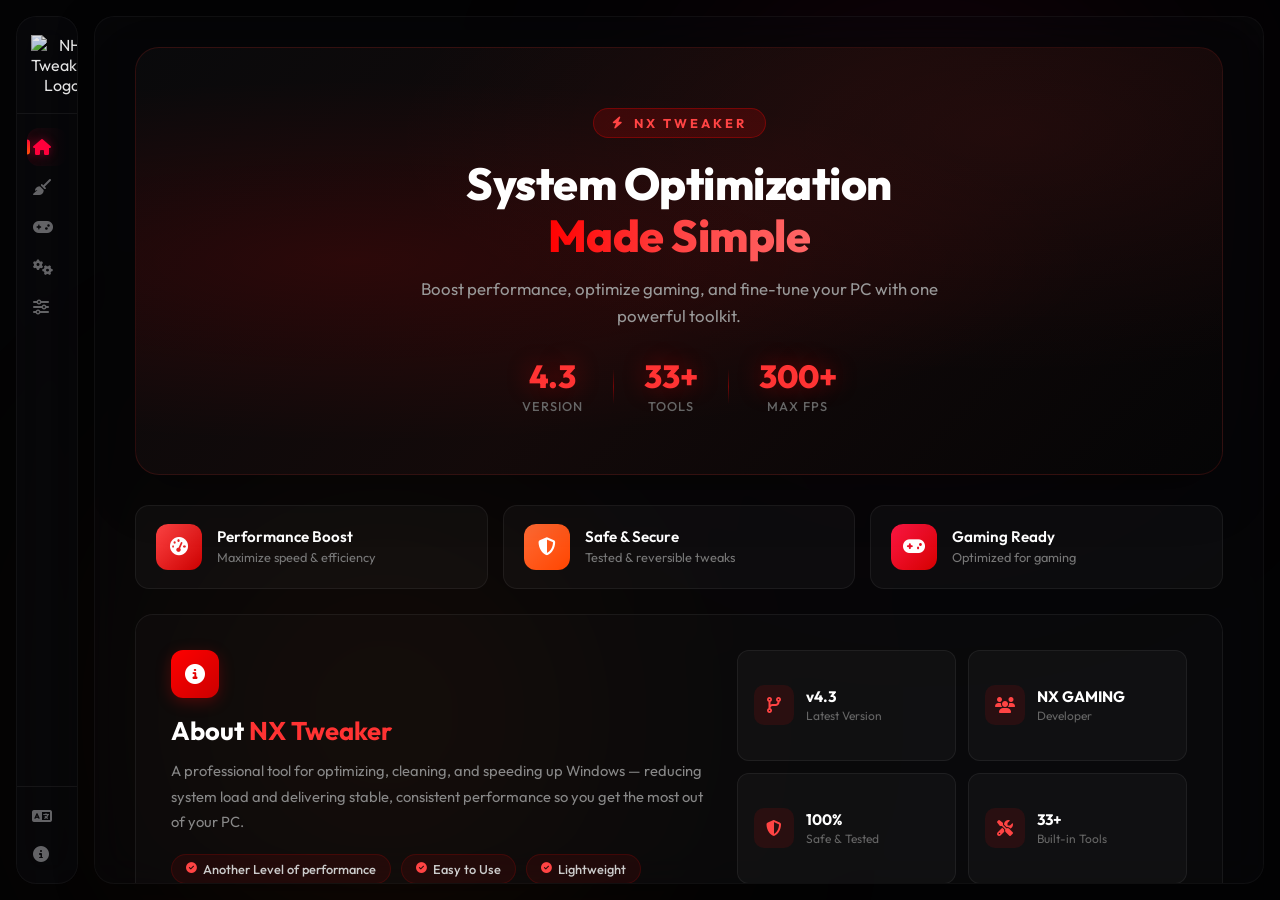
==== commit 5df7ea27: "Add files via upload" ====
--- a/index.html
+++ b/index.html
@@ -596,6 +596,13 @@
                         <div class="clean-btn-glow"></div>
                         <i class="fas fa-folder-minus"></i>
                         <span class="clean-btn-text" data-i18n="btn-delete-nx-folder">NX</span>
+                        <div class="clean-btn-ripple"></div>
+                    </button>
+
+                    <button class="clean-btn" data-action="clean-gpu">
+                        <div class="clean-btn-glow"></div>
+                        <i class="fas fa-microchip"></i>
+                        <span class="clean-btn-text" data-i18n="btn-clean-gpu">Clean GPU</span>
                         <div class="clean-btn-ripple"></div>
                     </button>
                 </div>
@@ -1169,6 +1176,7 @@
             'btn-clear-temp': 'مسح المؤقتات',
             'btn-delete-gameloop': 'حذف جيم لوب',
             'btn-delete-nx-folder': 'حذف مجلد NX',
+            'btn-clean-gpu': 'تنظيف كارت الشاشة',
             'btn-kill-emulator': 'إيقاف المحاكي',
             'btn-fix-98': 'إصلاح 98',
             'btn-env-fix': 'إصلاح البيئة',
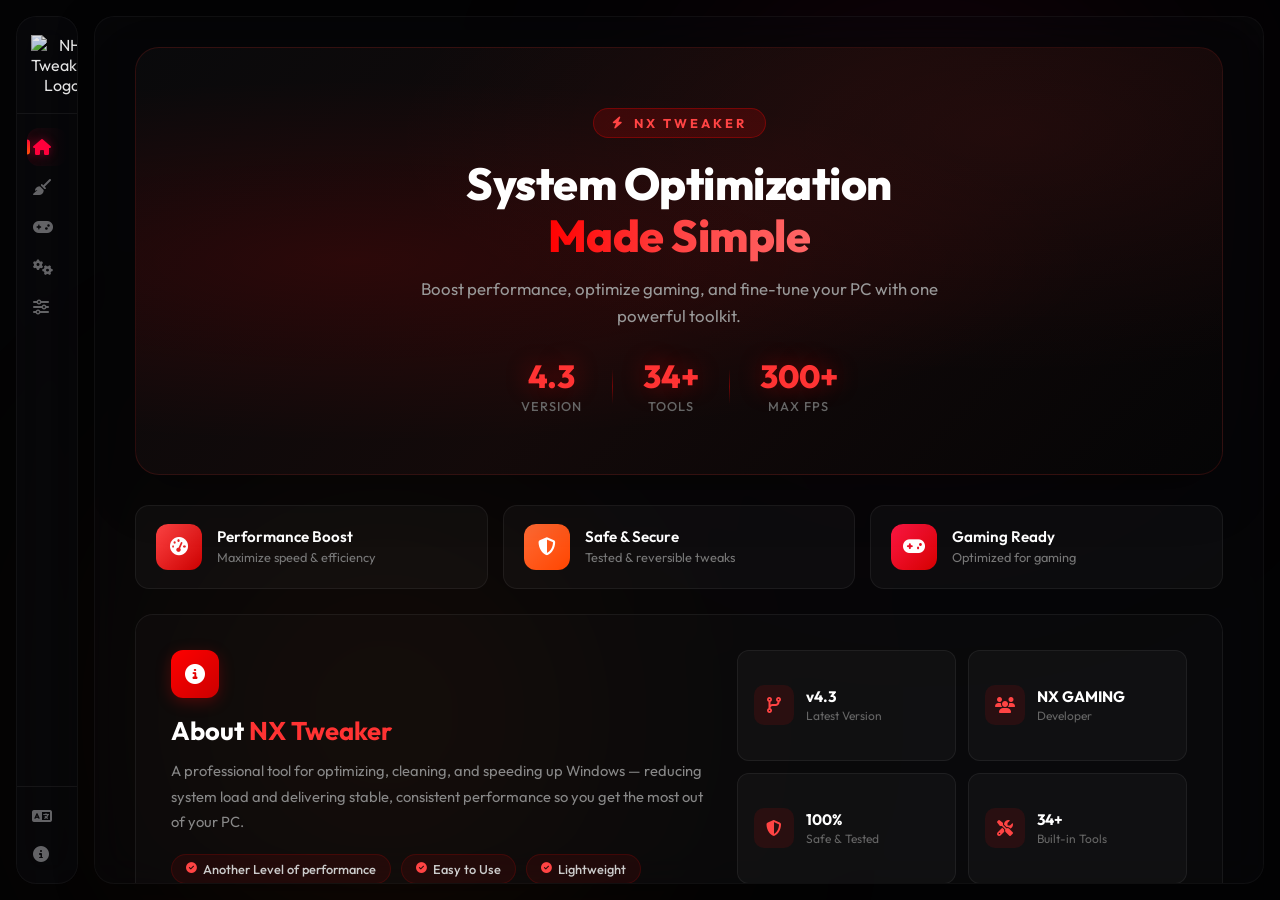
==== commit a8888e98: "Add files via upload" ====
--- a/index.html
+++ b/index.html
@@ -627,6 +627,12 @@
                             <div class="gameloop-btn-glow"></div>
                             <i class="fas fa-rocket"></i>
                             <span class="gameloop-btn-text" data-i18n="btn-boost">Boost GameLoop</span>
+                            <div class="gameloop-btn-ripple"></div>
+                        </button>
+                        <button class="gameloop-btn" data-action="fix-opengl" id="btnFixOpenGL">
+                            <div class="gameloop-btn-glow"></div>
+                            <i class="fas fa-cube"></i>
+                            <span class="gameloop-btn-text" data-i18n="btn-fix-opengl">Fix Open GL</span>
                             <div class="gameloop-btn-ripple"></div>
                         </button>
                         <button class="gameloop-btn" data-action="start-gameloop">
@@ -1217,7 +1223,8 @@
             'btn-disable-screen': 'تعطيل الشاشة',
             'section-tweaks-fix': 'تعديلات وإصلاحات',
             'btn-remove-all': 'إزالة الكل',
-            'btn-screen-fix': 'إصلاح الشاشة'
+            'btn-screen-fix': 'إصلاح الشاشة',
+            'btn-fix-opengl': 'إصلاح Open GL'
         };
 
         var originals = {};
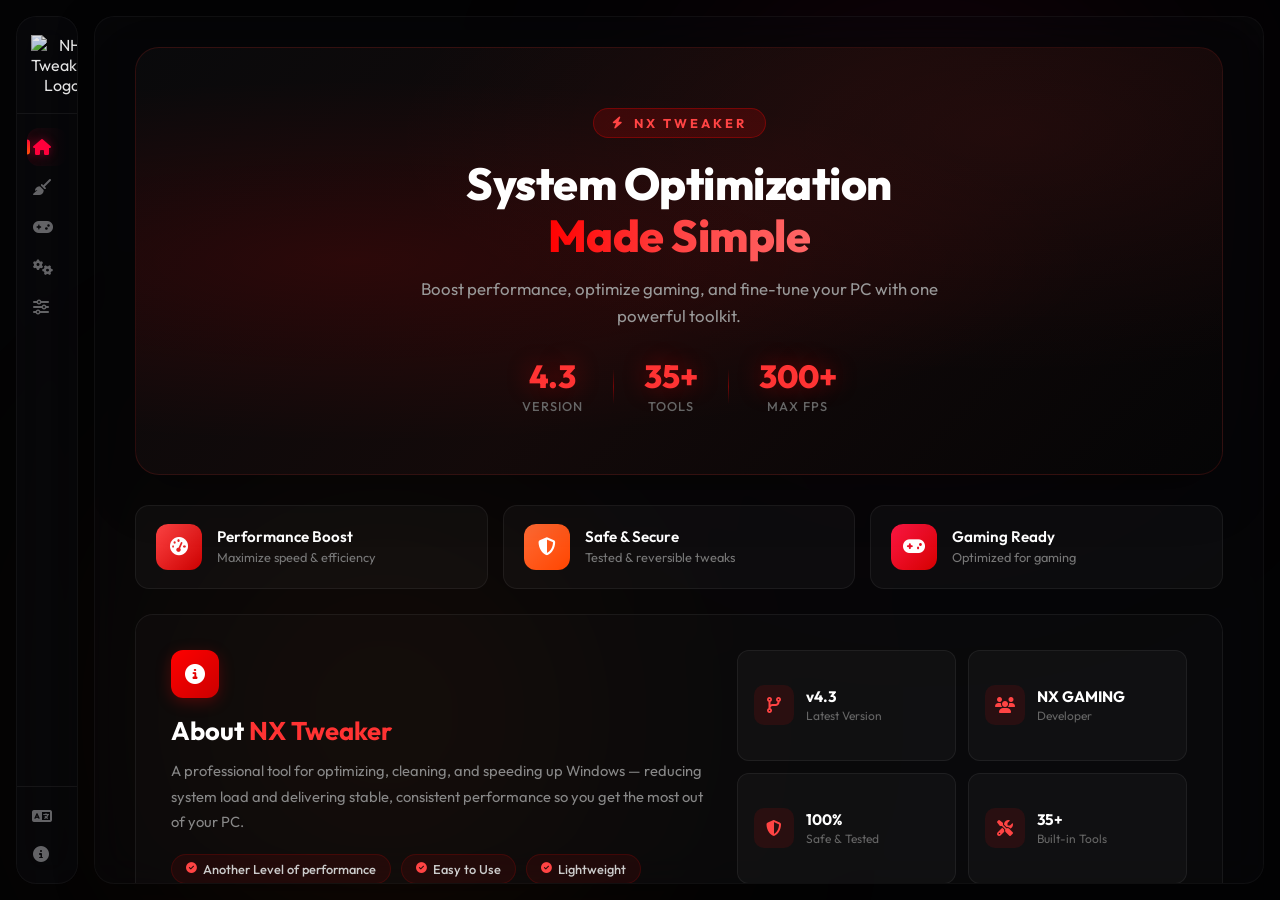
==== commit fa62fe01: "Add files via upload" ====
--- a/index.html
+++ b/index.html
@@ -126,8 +126,8 @@
         <div class="boost-modal" id="boostModal">
             <div class="boost-modal-header">
                 <div class="boost-title-wrap">
-                    <i class="fas fa-rocket boost-header-icon"></i>
-                    <span class="boost-modal-title" data-i18n="boost-modal-title">GAMELOOP ULTRA BOOST</span>
+                    <i class="fas fa-rocket boost-header-icon" id="boostHeaderIcon"></i>
+                    <span class="boost-modal-title" id="boostModalTitle" data-i18n="boost-modal-title">GAMELOOP ULTRA BOOST</span>
                 </div>
                 <button class="boost-modal-close" id="boostCloseBtn" title="Close"><i class="fas fa-times"></i></button>
             </div>
@@ -633,6 +633,12 @@
                             <div class="gameloop-btn-glow"></div>
                             <i class="fas fa-cube"></i>
                             <span class="gameloop-btn-text" data-i18n="btn-fix-opengl">Fix Open GL</span>
+                            <div class="gameloop-btn-ripple"></div>
+                        </button>
+                        <button class="gameloop-btn" data-action="fix-vt" id="btnFixVT">
+                            <div class="gameloop-btn-glow"></div>
+                            <i class="fas fa-undo-alt"></i>
+                            <span class="gameloop-btn-text" data-i18n="btn-fix-vt">Fix VT</span>
                             <div class="gameloop-btn-ripple"></div>
                         </button>
                         <button class="gameloop-btn" data-action="start-gameloop">
@@ -1224,7 +1230,8 @@
             'section-tweaks-fix': 'تعديلات وإصلاحات',
             'btn-remove-all': 'إزالة الكل',
             'btn-screen-fix': 'إصلاح الشاشة',
-            'btn-fix-opengl': 'إصلاح Open GL'
+            'btn-fix-opengl': 'إصلاح Open GL',
+            'btn-fix-vt': 'إصلاح VT (استعادة الإعدادات)'
         };
 
         var originals = {};
@@ -1258,8 +1265,8 @@
 
         if (currentLang === 'ar') setLanguage('ar');
 
-        // GameLoop Boost Modal Controller
-        window.updateBoostModal = function(percent, title, desc, stepStr, status) {
+        // GameLoop Action / Boost Modal Controller
+        window.updateBoostModal = function(percent, title, desc, stepStr, status, headerTitle, headerIcon) {
             const overlay = document.getElementById("boostOverlay");
             const modal = document.getElementById("boostModal");
             const percentEl = document.getElementById("boostPercentNumber");
@@ -1269,6 +1276,8 @@
             const stepEl = document.getElementById("boostStepCounter");
             const iconCircle = document.getElementById("boostIconCircle");
             const visualIcon = document.getElementById("boostVisualIcon");
+            const headerTitleEl = document.getElementById("boostModalTitle");
+            const headerIconEl = document.getElementById("boostHeaderIcon");
             const footer = document.getElementById("boostFooter");
             const closeBtn = document.getElementById("boostCloseBtn");
 
@@ -1276,6 +1285,9 @@
 
             overlay.classList.add("active");
             modal.classList.add("active");
+
+            if (headerTitle && headerTitleEl) headerTitleEl.textContent = headerTitle;
+            if (headerIcon && headerIconEl) headerIconEl.className = headerIcon + " boost-header-icon";
 
             if (percentEl) percentEl.textContent = Math.min(100, Math.max(0, percent));
             if (barEl) barEl.style.width = Math.min(100, Math.max(0, percent)) + "%";
@@ -1297,7 +1309,10 @@
                 if (closeBtn) closeBtn.style.display = "flex";
             } else {
                 modal.classList.remove("success", "error");
-                if (visualIcon) visualIcon.className = "fas fa-rocket";
+                if (visualIcon) {
+                    if (headerIcon) visualIcon.className = headerIcon;
+                    else visualIcon.className = "fas fa-rocket";
+                }
                 if (footer) footer.style.display = "none";
                 if (closeBtn) closeBtn.style.display = "none";
             }
--- a/styles.css
+++ b/styles.css
@@ -18,12 +18,12 @@
   --shadow-red: rgba(255, 0, 60, 0.15);
   --glow-red: rgba(255, 0, 60, 0.4);
   --bright-red: #ff003c;
-
+  
   --primary-gradient: linear-gradient(135deg, #ff003c 0%, #ff5c00 100%);
   --bg-card: rgba(18, 18, 24, 0.45);
   --border-glass: rgba(255, 255, 255, 0.035);
   --border-hover: rgba(255, 0, 60, 0.25);
-
+  
   --font-main: 'Outfit', -apple-system, BlinkMacSystemFont, "Segoe UI", Roboto, Helvetica, Arial, sans-serif;
 }
 
@@ -66,11 +66,9 @@
   0% {
     transform: translate(0, 0) scale(1);
   }
-
   50% {
     transform: translate(5%, 6%) scale(1.08);
   }
-
   100% {
     transform: translate(-3%, -2%) scale(0.95);
   }
@@ -470,7 +468,6 @@
     opacity: 0;
     transform: translateY(12px);
   }
-
   to {
     opacity: 1;
     transform: translateY(0);
@@ -575,13 +572,11 @@
 }
 
 @keyframes statusPulse {
-
   0%,
   100% {
     opacity: 1;
     box-shadow: 0 0 5px var(--glow-red);
   }
-
   50% {
     opacity: 0.5;
     box-shadow: 0 0 15px var(--glow-red);
@@ -599,12 +594,10 @@
 }
 
 @keyframes valueFlicker {
-
   0%,
   100% {
     opacity: 1;
   }
-
   50% {
     opacity: 0.8;
   }
@@ -629,19 +622,15 @@
 .metric-fill.disk {
   background: linear-gradient(90deg, var(--primary-red) 0%, var(--light-red) 100%);
 }
-
 .metric-fill.gpu {
   background: linear-gradient(90deg, var(--dark-red) 0%, var(--primary-red) 100%);
 }
-
 .metric-fill.proc {
   background: linear-gradient(90deg, var(--primary-red) 0%, var(--accent-red) 100%);
 }
-
 .metric-fill.ram {
   background: linear-gradient(90deg, var(--light-red) 0%, var(--primary-red) 100%);
 }
-
 .metric-fill.cpu {
   background: linear-gradient(90deg, var(--accent-red) 0%, var(--dark-red) 100%);
 }
@@ -658,13 +647,11 @@
 }
 
 @keyframes barGlow {
-
   0%,
   100% {
     opacity: 0;
     transform: translateX(-100%);
   }
-
   50% {
     opacity: 0.6;
     transform: translateX(100%);
@@ -856,18 +843,12 @@
   color: #ffffff;
 }
 
-.gameloop-btn-glow,
-.gameloop-btn-ripple,
-.clean-btn-glow,
-.clean-btn-ripple,
-.tweeks-btn-glow,
-.tweeks-btn-ripple,
-.settings-btn-glow,
-.settings-btn-ripple,
-.cmd-btn-glow,
-.cmd-btn-ripple,
-.registry-btn-glow,
-.registry-btn-ripple {
+.gameloop-btn-glow, .gameloop-btn-ripple,
+.clean-btn-glow, .clean-btn-ripple,
+.tweeks-btn-glow, .tweeks-btn-ripple,
+.settings-btn-glow, .settings-btn-ripple,
+.cmd-btn-glow, .cmd-btn-ripple,
+.registry-btn-glow, .registry-btn-ripple {
   display: none;
 }
 
@@ -948,14 +929,8 @@
   justify-content: center;
 }
 
-.mod-btn::before {
-  content: none;
-}
-
-.mod-btn-glow,
-.mod-btn-ripple {
-  display: none;
-}
+.mod-btn::before { content: none; }
+.mod-btn-glow, .mod-btn-ripple { display: none; }
 
 .mod-btn:hover {
   background: rgba(255, 0, 0, 0.05);
@@ -1176,12 +1151,10 @@
 }
 
 @keyframes iconPulse {
-
   0%,
   100% {
     transform: scale(1.2) rotate(10deg);
   }
-
   50% {
     transform: scale(1.3) rotate(15deg);
   }
@@ -1204,13 +1177,11 @@
 }
 
 @keyframes numberGlow {
-
   0%,
   100% {
     text-shadow: 0 0 20px rgba(255, 0, 0, 0.8);
     transform: scale(1);
   }
-
   50% {
     text-shadow: 0 0 30px rgba(255, 0, 0, 1);
     transform: scale(1.05);
@@ -1227,12 +1198,10 @@
 }
 
 @keyframes iconBounce {
-
   0%,
   100% {
     transform: scale(1.1);
   }
-
   50% {
     transform: scale(1.2) rotate(5deg);
   }
@@ -1271,7 +1240,6 @@
   from {
     transform: rotate(0deg);
   }
-
   to {
     transform: rotate(360deg);
   }
@@ -1283,12 +1251,10 @@
 }
 
 @keyframes titlePulse {
-
   0%,
   100% {
     filter: drop-shadow(0 4px 8px rgba(0, 0, 0, 0.3));
   }
-
   50% {
     filter: drop-shadow(0 8px 16px rgba(255, 0, 0, 0.5));
     transform: scale(1.02);
@@ -1305,12 +1271,10 @@
 }
 
 @keyframes workflowIconFloat {
-
   0%,
   100% {
     transform: translateY(0px);
   }
-
   50% {
     transform: translateY(-10px);
   }
@@ -1339,633 +1303,615 @@
 
 /* Dashboard Hero */
 .dash-hero {
-  position: relative;
-  border-radius: 24px;
-  padding: 60px 40px;
-  margin-bottom: 30px;
-  overflow: hidden;
-  border: 1px solid rgba(255, 59, 48, 0.15);
-  background: linear-gradient(135deg, rgba(10, 10, 12, 0.95) 0%, rgba(20, 10, 10, 0.95) 50%, rgba(5, 5, 6, 0.95) 100%);
-  box-shadow: 0 20px 50px rgba(0, 0, 0, 0.3);
+    position: relative;
+    border-radius: 24px;
+    padding: 60px 40px;
+    margin-bottom: 30px;
+    overflow: hidden;
+    border: 1px solid rgba(255, 59, 48, 0.15);
+    background: linear-gradient(135deg, rgba(10, 10, 12, 0.95) 0%, rgba(20, 10, 10, 0.95) 50%, rgba(5, 5, 6, 0.95) 100%);
+    box-shadow: 0 20px 50px rgba(0, 0, 0, 0.3);
 }
 
 .dash-hero-bg {
-  position: absolute;
-  top: 0;
-  left: 0;
-  right: 0;
-  bottom: 0;
-  background:
-    radial-gradient(ellipse at 20% 50%, rgba(255, 0, 0, 0.12) 0%, transparent 60%),
-    radial-gradient(ellipse at 80% 20%, rgba(255, 50, 50, 0.08) 0%, transparent 50%);
-  animation: dashHeroPulse 4s ease-in-out infinite;
+    position: absolute;
+    top: 0; left: 0; right: 0; bottom: 0;
+    background: 
+        radial-gradient(ellipse at 20% 50%, rgba(255, 0, 0, 0.12) 0%, transparent 60%),
+        radial-gradient(ellipse at 80% 20%, rgba(255, 50, 50, 0.08) 0%, transparent 50%);
+    animation: dashHeroPulse 4s ease-in-out infinite;
 }
 
 @keyframes dashHeroPulse {
-
-  0%,
-  100% {
-    opacity: 0.6;
-  }
-
-  50% {
-    opacity: 1;
-  }
+    0%, 100% { opacity: 0.6; }
+    50% { opacity: 1; }
 }
 
 .dash-hero::after {
-  content: '';
-  position: absolute;
-  top: 0;
-  left: -100%;
-  width: 50%;
-  height: 100%;
-  background: linear-gradient(90deg, transparent, rgba(255, 255, 255, 0.03), transparent);
-  animation: dashShine 4s ease-in-out infinite;
+    content: '';
+    position: absolute;
+    top: 0; left: -100%; width: 50%; height: 100%;
+    background: linear-gradient(90deg, transparent, rgba(255, 255, 255, 0.03), transparent);
+    animation: dashShine 4s ease-in-out infinite;
 }
 
 @keyframes dashShine {
-  0% {
-    left: -50%;
-  }
-
-  100% {
-    left: 150%;
-  }
+    0% { left: -50%; }
+    100% { left: 150%; }
 }
 
 .dash-hero-inner {
-  position: relative;
-  z-index: 2;
-  text-align: center;
+    position: relative;
+    z-index: 2;
+    text-align: center;
 }
 
 .dash-hero-badge {
-  display: inline-flex;
-  align-items: center;
-  gap: 8px;
-  padding: 6px 18px;
-  background: rgba(255, 0, 0, 0.15);
-  border: 1px solid rgba(255, 0, 0, 0.3);
-  border-radius: 30px;
-  font-size: 0.8em;
-  font-weight: 700;
-  letter-spacing: 3px;
-  color: #ff4444;
-  text-transform: uppercase;
-  margin-bottom: 20px;
+    display: inline-flex;
+    align-items: center;
+    gap: 8px;
+    padding: 6px 18px;
+    background: rgba(255, 0, 0, 0.15);
+    border: 1px solid rgba(255, 0, 0, 0.3);
+    border-radius: 30px;
+    font-size: 0.8em;
+    font-weight: 700;
+    letter-spacing: 3px;
+    color: #ff4444;
+    text-transform: uppercase;
+    margin-bottom: 20px;
 }
 
 .dash-hero-badge i {
-  font-size: 12px;
-  color: #ff4444;
+    font-size: 12px;
+    color: #ff4444;
 }
 
 .dash-hero-title {
-  font-size: 2.8em;
-  font-weight: 800;
-  color: #fff;
-  line-height: 1.15;
-  margin-bottom: 15px;
-  letter-spacing: -0.5px;
+    font-size: 2.8em;
+    font-weight: 800;
+    color: #fff;
+    line-height: 1.15;
+    margin-bottom: 15px;
+    letter-spacing: -0.5px;
 }
 
 .dash-hero-title span {
-  background: linear-gradient(90deg, #ff0000, #ff4444, #ff6666);
-  -webkit-background-clip: text;
-  -webkit-text-fill-color: transparent;
-  background-clip: text;
+    background: linear-gradient(90deg, #ff0000, #ff4444, #ff6666);
+    -webkit-background-clip: text;
+    -webkit-text-fill-color: transparent;
+    background-clip: text;
 }
 
 .dash-hero-desc {
-  color: #999;
-  font-size: 1.05em;
-  max-width: 550px;
-  margin: 0 auto 30px;
-  line-height: 1.6;
+    color: #999;
+    font-size: 1.05em;
+    max-width: 550px;
+    margin: 0 auto 30px;
+    line-height: 1.6;
 }
 
 .dash-hero-counters {
-  display: flex;
-  justify-content: center;
-  align-items: center;
-  gap: 30px;
+    display: flex;
+    justify-content: center;
+    align-items: center;
+    gap: 30px;
 }
 
 .dash-counter {
-  text-align: center;
+    text-align: center;
 }
 
 .dash-counter-num {
-  font-size: 2em;
-  font-weight: 800;
-  color: #ff3333;
-  text-shadow: 0 0 25px rgba(255, 0, 0, 0.4);
-  line-height: 1;
+    font-size: 2em;
+    font-weight: 800;
+    color: #ff3333;
+    text-shadow: 0 0 25px rgba(255, 0, 0, 0.4);
+    line-height: 1;
 }
 
 .dash-counter-label {
-  font-size: 0.8em;
-  color: #666;
-  margin-top: 6px;
-  text-transform: uppercase;
-  letter-spacing: 1px;
-  font-weight: 500;
+    font-size: 0.8em;
+    color: #666;
+    margin-top: 6px;
+    text-transform: uppercase;
+    letter-spacing: 1px;
+    font-weight: 500;
 }
 
 .dash-counter-sep {
-  width: 1px;
-  height: 35px;
-  background: linear-gradient(to bottom, transparent, rgba(255, 0, 0, 0.4), transparent);
+    width: 1px;
+    height: 35px;
+    background: linear-gradient(to bottom, transparent, rgba(255, 0, 0, 0.4), transparent);
 }
 
 /* Dashboard Feature Cards */
 .dash-features {
-  display: grid;
-  grid-template-columns: repeat(3, 1fr);
-  gap: 15px;
-  margin-bottom: 25px;
+    display: grid;
+    grid-template-columns: repeat(3, 1fr);
+    gap: 15px;
+    margin-bottom: 25px;
 }
 
 .dash-feat-card {
-  display: flex;
-  align-items: center;
-  gap: 15px;
-  background: rgba(255, 255, 255, 0.03);
-  border: 1px solid rgba(255, 255, 255, 0.06);
-  border-radius: 14px;
-  padding: 18px 20px;
-  transition: all 0.3s ease;
+    display: flex;
+    align-items: center;
+    gap: 15px;
+    background: rgba(255, 255, 255, 0.03);
+    border: 1px solid rgba(255, 255, 255, 0.06);
+    border-radius: 14px;
+    padding: 18px 20px;
+    transition: all 0.3s ease;
 }
 
 .dash-feat-card:hover {
-  background: rgba(255, 0, 0, 0.06);
-  border-color: rgba(255, 0, 0, 0.2);
-  transform: translateY(-3px);
-  box-shadow: 0 8px 25px rgba(255, 0, 0, 0.1);
+    background: rgba(255, 0, 0, 0.06);
+    border-color: rgba(255, 0, 0, 0.2);
+    transform: translateY(-3px);
+    box-shadow: 0 8px 25px rgba(255, 0, 0, 0.1);
 }
 
 .dash-feat-icon {
-  width: 46px;
-  height: 46px;
-  border-radius: 12px;
-  display: flex;
-  align-items: center;
-  justify-content: center;
-  font-size: 18px;
-  color: #fff;
-  flex-shrink: 0;
+    width: 46px;
+    height: 46px;
+    border-radius: 12px;
+    display: flex;
+    align-items: center;
+    justify-content: center;
+    font-size: 18px;
+    color: #fff;
+    flex-shrink: 0;
 }
 
 .dash-feat-info h3 {
-  color: #fff;
-  font-size: 0.95em;
-  font-weight: 600;
-  margin-bottom: 3px;
+    color: #fff;
+    font-size: 0.95em;
+    font-weight: 600;
+    margin-bottom: 3px;
 }
 
 .dash-feat-info p {
-  color: #777;
-  font-size: 0.8em;
-  line-height: 1.3;
+    color: #777;
+    font-size: 0.8em;
+    line-height: 1.3;
 }
 
 /* Dashboard About */
 .dash-about {
-  display: grid;
-  grid-template-columns: 1.2fr 1fr;
-  gap: 25px;
-  background: rgba(255, 255, 255, 0.02);
-  border: 1px solid rgba(255, 255, 255, 0.06);
-  border-radius: 18px;
-  padding: 35px;
-  margin-bottom: 30px;
-  transition: all 0.3s ease;
+    display: grid;
+    grid-template-columns: 1.2fr 1fr;
+    gap: 25px;
+    background: rgba(255, 255, 255, 0.02);
+    border: 1px solid rgba(255, 255, 255, 0.06);
+    border-radius: 18px;
+    padding: 35px;
+    margin-bottom: 30px;
+    transition: all 0.3s ease;
 }
 
 .dash-about:hover {
-  border-color: rgba(255, 0, 0, 0.15);
-  box-shadow: 0 10px 35px rgba(0, 0, 0, 0.2);
+    border-color: rgba(255, 0, 0, 0.15);
+    box-shadow: 0 10px 35px rgba(0, 0, 0, 0.2);
 }
 
 .dash-about-left {
-  display: flex;
-  flex-direction: column;
+    display: flex;
+    flex-direction: column;
 }
 
 .dash-about-icon-wrap {
-  width: 48px;
-  height: 48px;
-  background: linear-gradient(135deg, #ff0000, #cc0000);
-  border-radius: 12px;
-  display: flex;
-  align-items: center;
-  justify-content: center;
-  font-size: 20px;
-  color: #fff;
-  margin-bottom: 18px;
-  box-shadow: 0 4px 15px rgba(255, 0, 0, 0.25);
+    width: 48px;
+    height: 48px;
+    background: linear-gradient(135deg, #ff0000, #cc0000);
+    border-radius: 12px;
+    display: flex;
+    align-items: center;
+    justify-content: center;
+    font-size: 20px;
+    color: #fff;
+    margin-bottom: 18px;
+    box-shadow: 0 4px 15px rgba(255, 0, 0, 0.25);
 }
 
 .dash-about-left h2 {
-  font-size: 1.6em;
-  font-weight: 700;
-  color: #fff;
-  margin-bottom: 12px;
-  line-height: 1.2;
+    font-size: 1.6em;
+    font-weight: 700;
+    color: #fff;
+    margin-bottom: 12px;
+    line-height: 1.2;
 }
 
 .dash-about-left h2 span {
-  color: #ff3333;
-}
-
-.dash-about-left>p {
-  color: #888;
-  font-size: 0.92em;
-  line-height: 1.7;
-  margin-bottom: 20px;
+    color: #ff3333;
+}
+
+.dash-about-left > p {
+    color: #888;
+    font-size: 0.92em;
+    line-height: 1.7;
+    margin-bottom: 20px;
 }
 
 .dash-about-tags {
-  display: flex;
-  flex-wrap: wrap;
-  gap: 10px;
-  margin-top: auto;
+    display: flex;
+    flex-wrap: wrap;
+    gap: 10px;
+    margin-top: auto;
 }
 
 .dash-tag {
-  display: inline-flex;
-  align-items: center;
-  gap: 6px;
-  padding: 6px 14px;
-  background: rgba(255, 0, 0, 0.08);
-  border: 1px solid rgba(255, 0, 0, 0.15);
-  border-radius: 20px;
-  font-size: 0.8em;
-  color: #ccc;
-  font-weight: 500;
+    display: inline-flex;
+    align-items: center;
+    gap: 6px;
+    padding: 6px 14px;
+    background: rgba(255, 0, 0, 0.08);
+    border: 1px solid rgba(255, 0, 0, 0.15);
+    border-radius: 20px;
+    font-size: 0.8em;
+    color: #ccc;
+    font-weight: 500;
 }
 
 .dash-tag i {
-  color: #ff4444;
-  font-size: 0.85em;
+    color: #ff4444;
+    font-size: 0.85em;
 }
 
 .dash-about-right {
-  display: grid;
-  grid-template-columns: 1fr 1fr;
-  gap: 12px;
+    display: grid;
+    grid-template-columns: 1fr 1fr;
+    gap: 12px;
 }
 
 .dash-about-stat {
-  display: flex;
-  align-items: center;
-  gap: 12px;
-  background: rgba(255, 255, 255, 0.03);
-  border: 1px solid rgba(255, 255, 255, 0.06);
-  border-radius: 12px;
-  padding: 16px;
-  transition: all 0.3s ease;
+    display: flex;
+    align-items: center;
+    gap: 12px;
+    background: rgba(255, 255, 255, 0.03);
+    border: 1px solid rgba(255, 255, 255, 0.06);
+    border-radius: 12px;
+    padding: 16px;
+    transition: all 0.3s ease;
 }
 
 .dash-about-stat:hover {
-  background: rgba(255, 0, 0, 0.05);
-  border-color: rgba(255, 0, 0, 0.2);
-  transform: translateY(-2px);
+    background: rgba(255, 0, 0, 0.05);
+    border-color: rgba(255, 0, 0, 0.2);
+    transform: translateY(-2px);
 }
 
 .dash-about-stat-icon {
-  width: 40px;
-  height: 40px;
-  background: rgba(255, 0, 0, 0.1);
-  border-radius: 10px;
-  display: flex;
-  align-items: center;
-  justify-content: center;
-  color: #ff4444;
-  font-size: 16px;
-  flex-shrink: 0;
+    width: 40px;
+    height: 40px;
+    background: rgba(255, 0, 0, 0.1);
+    border-radius: 10px;
+    display: flex;
+    align-items: center;
+    justify-content: center;
+    color: #ff4444;
+    font-size: 16px;
+    flex-shrink: 0;
 }
 
 .dash-about-stat-info {
-  display: flex;
-  flex-direction: column;
+    display: flex;
+    flex-direction: column;
 }
 
 .dash-about-stat-info strong {
-  color: #fff;
-  font-size: 0.95em;
-  font-weight: 700;
+    color: #fff;
+    font-size: 0.95em;
+    font-weight: 700;
 }
 
 .dash-about-stat-info span {
-  color: #666;
-  font-size: 0.75em;
-  margin-top: 2px;
+    color: #666;
+    font-size: 0.75em;
+    margin-top: 2px;
 }
 
 
 .section-header {
-  text-align: center;
-  margin-bottom: 30px;
+    text-align: center;
+    margin-bottom: 30px;
 }
 
 .section-title-container {
-  display: flex;
-  align-items: center;
-  justify-content: center;
-  gap: 15px;
-  margin-bottom: 10px;
+    display: flex;
+    align-items: center;
+    justify-content: center;
+    gap: 15px;
+    margin-bottom: 10px;
 }
 
 .section-icon {
-  width: 50px;
-  height: 50px;
-  background: linear-gradient(135deg, #ff0000, #cc0000);
-  border-radius: 50%;
-  display: flex;
-  align-items: center;
-  justify-content: center;
-  font-size: 20px;
-  color: #fff;
-  box-shadow: 0 0 20px rgba(255, 0, 0, 0.25);
+    width: 50px;
+    height: 50px;
+    background: linear-gradient(135deg, #ff0000, #cc0000);
+    border-radius: 50%;
+    display: flex;
+    align-items: center;
+    justify-content: center;
+    font-size: 20px;
+    color: #fff;
+    box-shadow: 0 0 20px rgba(255, 0, 0, 0.25);
 }
 
 .section-title {
-  font-size: 1.3em;
-  font-weight: 700;
-  color: #fff;
-  letter-spacing: 2px;
+    font-size: 1.3em;
+    font-weight: 700;
+    color: #fff;
+    letter-spacing: 2px;
 }
 
 .section-subtitle {
-  color: #888;
-  font-size: 1.1em;
+    color: #888;
+    font-size: 1.1em;
 }
 
 /* Updates Timeline */
 .updates-section {
-  margin-bottom: 40px;
+    margin-bottom: 40px;
 }
 
 .updates-timeline {
-  position: relative;
-  max-width: 800px;
-  margin: 0 auto;
+    position: relative;
+    max-width: 800px;
+    margin: 0 auto;
 }
 
 .update-item {
-  display: flex;
-  margin-bottom: 30px;
-  position: relative;
+    display: flex;
+    margin-bottom: 30px;
+    position: relative;
 }
 
 .update-marker {
-  position: relative;
-  margin-right: 30px;
-  display: flex;
-  flex-direction: column;
-  align-items: center;
+    position: relative;
+    margin-right: 30px;
+    display: flex;
+    flex-direction: column;
+    align-items: center;
 }
 
 .update-dot {
-  width: 16px;
-  height: 16px;
-  border-radius: 50%;
-  background: linear-gradient(135deg, #ff3333, #cc0000);
-  box-shadow: 0 0 15px rgba(255, 0, 0, 0.4);
-  position: relative;
-  z-index: 2;
+    width: 16px;
+    height: 16px;
+    border-radius: 50%;
+    background: linear-gradient(135deg, #ff3333, #cc0000);
+    box-shadow: 0 0 15px rgba(255, 0, 0, 0.4);
+    position: relative;
+    z-index: 2;
 }
 
 .update-item.featured .update-dot {
-  width: 22px;
-  height: 22px;
-  box-shadow: 0 0 25px rgba(255, 0, 0, 0.6);
+    width: 22px;
+    height: 22px;
+    box-shadow: 0 0 25px rgba(255, 0, 0, 0.6);
 }
 
 .update-line {
-  width: 2px;
-  height: 100px;
-  background: linear-gradient(to bottom, rgba(255, 0, 0, 0.4), rgba(255, 0, 0, 0.08));
-  margin-top: 10px;
+    width: 2px;
+    height: 100px;
+    background: linear-gradient(to bottom, rgba(255, 0, 0, 0.4), rgba(255, 0, 0, 0.08));
+    margin-top: 10px;
 }
 
 .update-item:last-child .update-line {
-  display: none;
+    display: none;
 }
 
 .update-card {
-  flex: 1;
-  background: rgba(18, 18, 22, 0.55);
-  backdrop-filter: blur(12px);
-  border-radius: 20px;
-  padding: 28px;
-  border: 1px solid var(--border-glass);
-  transition: all 0.3s cubic-bezier(0.16, 1, 0.3, 1);
-  position: relative;
-  overflow: hidden;
-  box-shadow: 0 10px 30px rgba(0, 0, 0, 0.2);
+    flex: 1;
+    background: rgba(18, 18, 22, 0.55);
+    backdrop-filter: blur(12px);
+    border-radius: 20px;
+    padding: 28px;
+    border: 1px solid var(--border-glass);
+    transition: all 0.3s cubic-bezier(0.16, 1, 0.3, 1);
+    position: relative;
+    overflow: hidden;
+    box-shadow: 0 10px 30px rgba(0, 0, 0, 0.2);
 }
 
 .update-card:hover {
-  transform: translateX(6px);
-  border-color: var(--border-hover);
-  box-shadow: 0 15px 40px rgba(255, 59, 48, 0.05), 0 0 0 1px rgba(255, 59, 48, 0.1);
+    transform: translateX(6px);
+    border-color: var(--border-hover);
+    box-shadow: 0 15px 40px rgba(255, 59, 48, 0.05), 0 0 0 1px rgba(255, 59, 48, 0.1);
 }
 
 .update-item.featured .update-card {
-  border-color: rgba(255, 59, 48, 0.2);
-  background: rgba(255, 59, 48, 0.02);
+    border-color: rgba(255, 59, 48, 0.2);
+    background: rgba(255, 59, 48, 0.02);
 }
 
 .update-header {
-  display: flex;
-  justify-content: space-between;
-  align-items: center;
-  margin-bottom: 15px;
+    display: flex;
+    justify-content: space-between;
+    align-items: center;
+    margin-bottom: 15px;
 }
 
 .update-meta {
-  display: flex;
-  align-items: center;
-  gap: 10px;
+    display: flex;
+    align-items: center;
+    gap: 10px;
 }
 
 .update-version {
-  font-weight: 700;
-  color: #ff4444;
-  font-size: 1.1em;
+    font-weight: 700;
+    color: #ff4444;
+    font-size: 1.1em;
 }
 
 .update-badge {
-  padding: 4px 10px;
-  border-radius: 12px;
-  font-size: 0.75em;
-  font-weight: 600;
-  text-transform: uppercase;
+    padding: 4px 10px;
+    border-radius: 12px;
+    font-size: 0.75em;
+    font-weight: 600;
+    text-transform: uppercase;
 }
 
 .update-badge.new {
-  background: linear-gradient(135deg, #ff0000, #cc0000);
-  color: #fff;
-  box-shadow: 0 0 12px rgba(255, 0, 0, 0.25);
+    background: linear-gradient(135deg, #ff0000, #cc0000);
+    color: #fff;
+    box-shadow: 0 0 12px rgba(255, 0, 0, 0.25);
 }
 
 .update-date {
-  display: flex;
-  align-items: center;
-  gap: 5px;
-  color: #888;
-  font-size: 0.9em;
+    display: flex;
+    align-items: center;
+    gap: 5px;
+    color: #888;
+    font-size: 0.9em;
 }
 
 .update-content h3 {
-  color: #fff;
-  font-size: 1.3em;
-  margin-bottom: 10px;
-  font-weight: 600;
+    color: #fff;
+    font-size: 1.3em;
+    margin-bottom: 10px;
+    font-weight: 600;
 }
 
 .update-content p {
-  color: #aaa;
-  line-height: 1.5;
-  margin-bottom: 15px;
+    color: #aaa;
+    line-height: 1.5;
+    margin-bottom: 15px;
 }
 
 .update-highlights {
-  display: flex;
-  flex-direction: column;
-  gap: 8px;
+    display: flex;
+    flex-direction: column;
+    gap: 8px;
 }
 
 .highlight-item {
-  display: flex;
-  align-items: center;
-  gap: 10px;
-  color: #ccc;
-  font-size: 0.9em;
+    display: flex;
+    align-items: center;
+    gap: 10px;
+    color: #ccc;
+    font-size: 0.9em;
 }
 
 .highlight-item i {
-  color: #ff4444;
-  width: 16px;
+    color: #ff4444;
+    width: 16px;
 }
 
 .update-groups {
-  display: flex;
-  flex-direction: column;
-  gap: 15px;
-  margin-top: 15px;
+    display: flex;
+    flex-direction: column;
+    gap: 15px;
+    margin-top: 15px;
 }
 
 .update-group {
-  background: rgba(255, 255, 255, 0.02);
-  border: 1px solid rgba(255, 255, 255, 0.05);
-  border-radius: 10px;
-  padding: 15px;
+    background: rgba(255, 255, 255, 0.02);
+    border: 1px solid rgba(255, 255, 255, 0.05);
+    border-radius: 10px;
+    padding: 15px;
 }
 
 .update-group-title {
-  font-size: 0.85em;
-  font-weight: 700;
-  margin-bottom: 10px;
-  display: flex;
-  align-items: center;
-  gap: 8px;
-  text-transform: uppercase;
-  letter-spacing: 1px;
+    font-size: 0.85em;
+    font-weight: 700;
+    margin-bottom: 10px;
+    display: flex;
+    align-items: center;
+    gap: 8px;
+    text-transform: uppercase;
+    letter-spacing: 1px;
 }
 
 .update-group-title.added {
-  color: #00ff66;
+    color: #00ff66;
 }
 
 .update-group-title.removed {
-  color: #ff4444;
+    color: #ff4444;
 }
 
 .update-group-title.improved {
-  color: #ffaa00;
+    color: #ffaa00;
 }
 
 .update-group-title.added i {
-  color: #00ff66;
+    color: #00ff66;
 }
 
 .update-group-title.removed i {
-  color: #ff4444;
+    color: #ff4444;
 }
 
 .update-group-title.improved i {
-  color: #ffaa00;
+    color: #ffaa00;
 }
 
 .update-features {
-  display: flex;
-  flex-wrap: wrap;
-  gap: 8px;
-  margin-top: 15px;
+    display: flex;
+    flex-wrap: wrap;
+    gap: 8px;
+    margin-top: 15px;
 }
 
 .feature-tag {
-  padding: 4px 10px;
-  background: rgba(255, 0, 0, 0.08);
-  border: 1px solid rgba(255, 0, 0, 0.2);
-  border-radius: 12px;
-  font-size: 0.8em;
-  color: #ff6666;
-  font-weight: 500;
+    padding: 4px 10px;
+    background: rgba(255, 0, 0, 0.08);
+    border: 1px solid rgba(255, 0, 0, 0.2);
+    border-radius: 12px;
+    font-size: 0.8em;
+    color: #ff6666;
+    font-weight: 500;
 }
 
 /* Responsive Design - Dashboard */
 @media (max-width: 768px) {
-  .dash-hero {
-    padding: 30px 20px;
-  }
-
-  .dash-hero-title {
-    font-size: 1.8em;
-  }
-
-  .dash-hero-counters {
-    gap: 15px;
-  }
-
-  .dash-features {
-    grid-template-columns: 1fr;
-  }
-
-  .dash-about {
-    grid-template-columns: 1fr;
-    padding: 25px;
-  }
-
-  .dash-about-right {
-    grid-template-columns: 1fr 1fr;
-  }
-
-  .section-title-container {
-    flex-direction: column;
-    gap: 10px;
-  }
-
-  .update-item {
-    flex-direction: column;
-  }
-
-  .update-marker {
-    flex-direction: row;
-    margin-right: 0;
-    margin-bottom: 15px;
-  }
-
-  .update-line {
-    width: 50px;
-    height: 2px;
-    margin-top: 0;
-    margin-left: 10px;
-  }
+    .dash-hero {
+        padding: 30px 20px;
+    }
+    
+    .dash-hero-title {
+        font-size: 1.8em;
+    }
+    
+    .dash-hero-counters {
+        gap: 15px;
+    }
+    
+    .dash-features {
+        grid-template-columns: 1fr;
+    }
+    
+    .dash-about {
+        grid-template-columns: 1fr;
+        padding: 25px;
+    }
+    
+    .dash-about-right {
+        grid-template-columns: 1fr 1fr;
+    }
+    
+    .section-title-container {
+        flex-direction: column;
+        gap: 10px;
+    }
+    
+    .update-item {
+        flex-direction: column;
+    }
+    
+    .update-marker {
+        flex-direction: row;
+        margin-right: 0;
+        margin-bottom: 15px;
+    }
+    
+    .update-line {
+        width: 50px;
+        height: 2px;
+        margin-top: 0;
+        margin-left: 10px;
+    }
 }
 
 
@@ -1987,275 +1933,220 @@
 
 /* ===== Notification System ===== */
 #notification-container {
-  position: fixed;
-  bottom: 20px;
-  right: 20px;
-  z-index: 10000;
-  display: flex;
-  flex-direction: column-reverse;
-  gap: 6px;
-  max-width: 280px;
-  width: 100%;
+    position: fixed;
+    bottom: 20px;
+    right: 20px;
+    z-index: 10000;
+    display: flex;
+    flex-direction: column-reverse;
+    gap: 6px;
+    max-width: 280px;
+    width: 100%;
 }
 
 .notification {
-  position: relative;
-  display: flex;
-  align-items: center;
-  gap: 10px;
-  background: rgba(18, 18, 18, 0.97);
-  backdrop-filter: blur(24px);
-  color: #eee;
-  padding: 10px 32px 10px 12px;
-  border-radius: 14px;
-  border: 1px solid rgba(255, 255, 255, 0.06);
-  box-shadow:
-    0 16px 48px rgba(0, 0, 0, 0.55),
-    0 4px 12px rgba(0, 0, 0, 0.3);
-  font-family: 'Segoe UI', -apple-system, sans-serif;
-  font-size: 12px;
-  font-weight: 500;
-  line-height: 1.4;
-  overflow: hidden;
-  animation: notifIn 0.45s cubic-bezier(0.16, 1, 0.3, 1), notifOut 0.4s ease 4.5s forwards;
+    position: relative;
+    display: flex;
+    align-items: center;
+    gap: 10px;
+    background: rgba(18, 18, 18, 0.97);
+    backdrop-filter: blur(24px);
+    color: #eee;
+    padding: 10px 32px 10px 12px;
+    border-radius: 14px;
+    border: 1px solid rgba(255, 255, 255, 0.06);
+    box-shadow: 
+        0 16px 48px rgba(0, 0, 0, 0.55),
+        0 4px 12px rgba(0, 0, 0, 0.3);
+    font-family: 'Segoe UI', -apple-system, sans-serif;
+    font-size: 12px;
+    font-weight: 500;
+    line-height: 1.4;
+    overflow: hidden;
+    animation: notifIn 0.45s cubic-bezier(0.16, 1, 0.3, 1), notifOut 0.4s ease 4.5s forwards;
 }
 
 .notification::before {
-  content: '';
-  position: absolute;
-  top: 0;
-  left: 0;
-  width: 3px;
-  height: 100%;
-  border-radius: 14px 0 0 14px;
+    content: '';
+    position: absolute;
+    top: 0;
+    left: 0;
+    width: 3px;
+    height: 100%;
+    border-radius: 14px 0 0 14px;
 }
 
 .notification::after {
-  content: '';
-  position: absolute;
-  bottom: 0;
-  left: 0;
-  height: 2px;
-  width: 100%;
-  opacity: 0.5;
-  animation: notifBar 4.5s linear forwards;
+    content: '';
+    position: absolute;
+    bottom: 0;
+    left: 0;
+    height: 2px;
+    width: 100%;
+    opacity: 0.5;
+    animation: notifBar 4.5s linear forwards;
 }
 
 /* Success */
 .notification.success {
-  background: linear-gradient(135deg, rgba(18, 18, 18, 0.97) 0%, rgba(34, 197, 94, 0.08) 100%);
-  border-color: rgba(34, 197, 94, 0.12);
-}
-
-.notification.success::before {
-  background: #22c55e;
-}
-
-.notification.success::after {
-  background: linear-gradient(90deg, #22c55e, #16a34a);
-}
+    background: linear-gradient(135deg, rgba(18, 18, 18, 0.97) 0%, rgba(34, 197, 94, 0.08) 100%);
+    border-color: rgba(34, 197, 94, 0.12);
+}
+.notification.success::before { background: #22c55e; }
+.notification.success::after { background: linear-gradient(90deg, #22c55e, #16a34a); }
 
 /* Error */
 .notification.error {
-  background: linear-gradient(135deg, rgba(18, 18, 18, 0.97) 0%, rgba(255, 68, 68, 0.08) 100%);
-  border-color: rgba(255, 68, 68, 0.12);
-}
-
-.notification.error::before {
-  background: #ff4444;
-}
-
-.notification.error::after {
-  background: linear-gradient(90deg, #ff4444, #cc0000);
-}
+    background: linear-gradient(135deg, rgba(18, 18, 18, 0.97) 0%, rgba(255, 68, 68, 0.08) 100%);
+    border-color: rgba(255, 68, 68, 0.12);
+}
+.notification.error::before { background: #ff4444; }
+.notification.error::after { background: linear-gradient(90deg, #ff4444, #cc0000); }
 
 /* Warning */
 .notification.warning {
-  background: linear-gradient(135deg, rgba(18, 18, 18, 0.97) 0%, rgba(245, 158, 11, 0.08) 100%);
-  border-color: rgba(245, 158, 11, 0.12);
-}
-
-.notification.warning::before {
-  background: #f59e0b;
-}
-
-.notification.warning::after {
-  background: linear-gradient(90deg, #f59e0b, #d97706);
-}
+    background: linear-gradient(135deg, rgba(18, 18, 18, 0.97) 0%, rgba(245, 158, 11, 0.08) 100%);
+    border-color: rgba(245, 158, 11, 0.12);
+}
+.notification.warning::before { background: #f59e0b; }
+.notification.warning::after { background: linear-gradient(90deg, #f59e0b, #d97706); }
 
 /* Info */
 .notification.info {
-  background: linear-gradient(135deg, rgba(18, 18, 18, 0.97) 0%, rgba(99, 102, 241, 0.08) 100%);
-  border-color: rgba(99, 102, 241, 0.12);
-}
-
-.notification.info::before {
-  background: #6366f1;
-}
-
-.notification.info::after {
-  background: linear-gradient(90deg, #6366f1, #4f46e5);
-}
+    background: linear-gradient(135deg, rgba(18, 18, 18, 0.97) 0%, rgba(99, 102, 241, 0.08) 100%);
+    border-color: rgba(99, 102, 241, 0.12);
+}
+.notification.info::before { background: #6366f1; }
+.notification.info::after { background: linear-gradient(90deg, #6366f1, #4f46e5); }
 
 /* Hover */
 .notification:hover {
-  transform: translateY(-2px);
-  box-shadow:
-    0 20px 56px rgba(0, 0, 0, 0.65),
-    0 6px 16px rgba(0, 0, 0, 0.35);
-  border-color: rgba(255, 255, 255, 0.1);
-}
-
+    transform: translateY(-2px);
+    box-shadow: 
+        0 20px 56px rgba(0, 0, 0, 0.65),
+        0 6px 16px rgba(0, 0, 0, 0.35);
+    border-color: rgba(255, 255, 255, 0.1);
+}
 .notification:hover::after {
-  animation-play-state: paused;
+    animation-play-state: paused;
 }
 
 /* Icon */
 .notification-icon {
-  display: flex;
-  align-items: center;
-  justify-content: center;
-  width: 28px;
-  height: 28px;
-  border-radius: 8px;
-  font-size: 12px;
-  flex-shrink: 0;
-  margin-top: 0;
+    display: flex;
+    align-items: center;
+    justify-content: center;
+    width: 28px;
+    height: 28px;
+    border-radius: 8px;
+    font-size: 12px;
+    flex-shrink: 0;
+    margin-top: 0;
 }
 
 .notification.success .notification-icon {
-  background: rgba(34, 197, 94, 0.15);
-  color: #4ade80;
-  box-shadow: 0 0 20px rgba(34, 197, 94, 0.12);
-}
-
+    background: rgba(34, 197, 94, 0.15);
+    color: #4ade80;
+    box-shadow: 0 0 20px rgba(34, 197, 94, 0.12);
+}
 .notification.error .notification-icon {
-  background: rgba(255, 68, 68, 0.15);
-  color: #ff6666;
-  box-shadow: 0 0 20px rgba(255, 68, 68, 0.12);
-}
-
+    background: rgba(255, 68, 68, 0.15);
+    color: #ff6666;
+    box-shadow: 0 0 20px rgba(255, 68, 68, 0.12);
+}
 .notification.warning .notification-icon {
-  background: rgba(245, 158, 11, 0.15);
-  color: #fbbf24;
-  box-shadow: 0 0 20px rgba(245, 158, 11, 0.12);
-}
-
+    background: rgba(245, 158, 11, 0.15);
+    color: #fbbf24;
+    box-shadow: 0 0 20px rgba(245, 158, 11, 0.12);
+}
 .notification.info .notification-icon {
-  background: rgba(99, 102, 241, 0.15);
-  color: #818cf8;
-  box-shadow: 0 0 20px rgba(99, 102, 241, 0.12);
+    background: rgba(99, 102, 241, 0.15);
+    color: #818cf8;
+    box-shadow: 0 0 20px rgba(99, 102, 241, 0.12);
 }
 
 /* Content */
 .notification-content {
-  flex: 1;
-  display: flex;
-  flex-direction: column;
-  gap: 1px;
-  min-width: 0;
-  padding-top: 0;
+    flex: 1;
+    display: flex;
+    flex-direction: column;
+    gap: 1px;
+    min-width: 0;
+    padding-top: 0;
 }
 
 .notification-title {
-  font-size: 11px;
-  font-weight: 700;
-  color: #fff;
-  margin: 0;
-  line-height: 1.3;
+    font-size: 11px;
+    font-weight: 700;
+    color: #fff;
+    margin: 0;
+    line-height: 1.3;
 }
 
 .notification-text {
-  font-size: 10.5px;
-  font-weight: 400;
-  color: #999;
-  line-height: 1.3;
-  margin: 0;
+    font-size: 10.5px;
+    font-weight: 400;
+    color: #999;
+    line-height: 1.3;
+    margin: 0;
 }
 
 /* Close */
 .notification-close {
-  position: absolute;
-  top: 8px;
-  right: 8px;
-  background: rgba(255, 255, 255, 0.05);
-  border: none;
-  color: #555;
-  font-size: 10px;
-  cursor: pointer;
-  width: 24px;
-  height: 18px;
-  border-radius: 5px;
-  display: flex;
-  align-items: center;
-  justify-content: center;
-  transition: all 0.2s ease;
+    position: absolute;
+    top: 8px;
+    right: 8px;
+    background: rgba(255, 255, 255, 0.05);
+    border: none;
+    color: #555;
+    font-size: 10px;
+    cursor: pointer;
+    width: 24px;
+    height: 18px;
+    border-radius: 5px;
+    display: flex;
+    align-items: center;
+    justify-content: center;
+    transition: all 0.2s ease;
 }
 
 .notification-close:hover {
-  background: rgba(255, 255, 255, 0.12);
-  color: #fff;
-  transform: scale(1.1);
+    background: rgba(255, 255, 255, 0.12);
+    color: #fff;
+    transform: scale(1.1);
 }
 
 /* Animations */
 @keyframes notifIn {
-  from {
-    transform: translateY(80px) scale(0.95);
-    opacity: 0;
-  }
-
-  to {
-    transform: translateY(0) scale(1);
-    opacity: 1;
-  }
+    from { transform: translateY(80px) scale(0.95); opacity: 0; }
+    to { transform: translateY(0) scale(1); opacity: 1; }
 }
 
 @keyframes notifOut {
-  from {
-    transform: translateY(0) scale(1);
-    opacity: 1;
-  }
-
-  to {
-    transform: translateY(80px) scale(0.95);
-    opacity: 0;
-  }
+    from { transform: translateY(0) scale(1); opacity: 1; }
+    to { transform: translateY(80px) scale(0.95); opacity: 0; }
 }
 
 @keyframes fadeOutSlide {
-  from {
-    transform: translateY(0) scale(1);
-    opacity: 1;
-  }
-
-  to {
-    transform: translateY(80px) scale(0.95);
-    opacity: 0;
-  }
+    from { transform: translateY(0) scale(1); opacity: 1; }
+    to { transform: translateY(80px) scale(0.95); opacity: 0; }
 }
 
 @keyframes notifBar {
-  from {
-    width: 100%;
-  }
-
-  to {
-    width: 0%;
-  }
+    from { width: 100%; }
+    to { width: 0%; }
 }
 
 @media (max-width: 640px) {
-  #notification-container {
-    bottom: 12px;
-    right: 12px;
-    left: 12px;
-    max-width: none;
-  }
-
-  .notification {
-    padding: 8px 28px 8px 10px;
-  }
+    #notification-container {
+        bottom: 12px;
+        right: 12px;
+        left: 12px;
+        max-width: none;
+    }
+    .notification {
+        padding: 8px 28px 8px 10px;
+    }
 }
 
 /* RTL Support - Arabic */
@@ -2272,241 +2163,227 @@
 [lang="ar"] .dash-about-left h2,
 [lang="ar"] .dash-about-left p,
 [lang="ar"] .dash-feat-info {
-  font-family: 'Segoe UI', Tahoma, Arial, sans-serif;
+    font-family: 'Segoe UI', Tahoma, Arial, sans-serif;
 }
 
 /* Download Panel */
 .dl-panel {
-  position: fixed;
-  bottom: 20px;
-  right: 20px;
-  z-index: 9999;
-  display: none;
-  width: 400px;
-  max-height: 70vh;
-  background: #1a1a1a;
-  border: 1px solid rgba(255, 68, 68, 0.15);
-  border-radius: 16px;
-  box-shadow: 0 20px 60px rgba(0, 0, 0, 0.6), 0 0 20px rgba(255, 68, 68, 0.06);
-  animation: dlSlideUp 0.3s ease;
-  overflow: hidden;
+    position: fixed;
+    bottom: 20px;
+    right: 20px;
+    z-index: 9999;
+    display: none;
+    width: 400px;
+    max-height: 70vh;
+    background: #1a1a1a;
+    border: 1px solid rgba(255, 68, 68, 0.15);
+    border-radius: 16px;
+    box-shadow: 0 20px 60px rgba(0,0,0,0.6), 0 0 20px rgba(255,68,68,0.06);
+    animation: dlSlideUp 0.3s ease;
+    overflow: hidden;
 }
 
 .dl-panel.active {
-  display: block;
+    display: block;
 }
 
 .dl-panel-header {
-  display: flex;
-  align-items: center;
-  justify-content: space-between;
-  padding: 14px 20px;
-  border-bottom: 1px solid rgba(255, 255, 255, 0.06);
+    display: flex;
+    align-items: center;
+    justify-content: space-between;
+    padding: 14px 20px;
+    border-bottom: 1px solid rgba(255,255,255,0.06);
 }
 
 .dl-panel-title {
-  color: #fff;
-  font-size: 14px;
-  font-weight: 600;
-  display: flex;
-  align-items: center;
-  gap: 8px;
+    color: #fff;
+    font-size: 14px;
+    font-weight: 600;
+    display: flex;
+    align-items: center;
+    gap: 8px;
 }
 
 .dl-panel-title i {
-  color: #ff4444;
+    color: #ff4444;
 }
 
 .dl-panel-hide {
-  background: rgba(255, 255, 255, 0.06);
-  border: 1px solid rgba(255, 255, 255, 0.1);
-  color: #aaa;
-  padding: 4px 10px;
-  border-radius: 6px;
-  cursor: pointer;
-  font-size: 11px;
-  display: flex;
-  align-items: center;
-  gap: 5px;
-  transition: all 0.2s ease;
+    background: rgba(255,255,255,0.06);
+    border: 1px solid rgba(255,255,255,0.1);
+    color: #aaa;
+    padding: 4px 10px;
+    border-radius: 6px;
+    cursor: pointer;
+    font-size: 11px;
+    display: flex;
+    align-items: center;
+    gap: 5px;
+    transition: all 0.2s ease;
 }
 
 .dl-panel-hide:hover {
-  background: rgba(255, 255, 255, 0.1);
-  color: #fff;
+    background: rgba(255,255,255,0.1);
+    color: #fff;
 }
 
 .dl-panel-list {
-  padding: 8px 0;
-  max-height: 55vh;
-  overflow-y: auto;
+    padding: 8px 0;
+    max-height: 55vh;
+    overflow-y: auto;
 }
 
 .dl-item {
-  padding: 12px 20px;
-  border-bottom: 1px solid rgba(255, 255, 255, 0.04);
+    padding: 12px 20px;
+    border-bottom: 1px solid rgba(255,255,255,0.04);
 }
 
 .dl-item:last-child {
-  border-bottom: none;
+    border-bottom: none;
 }
 
 .dl-item-header {
-  display: flex;
-  align-items: center;
-  justify-content: space-between;
-  margin-bottom: 8px;
+    display: flex;
+    align-items: center;
+    justify-content: space-between;
+    margin-bottom: 8px;
 }
 
 .dl-item-name {
-  color: #ccc;
-  font-size: 12px;
-  font-weight: 500;
+    color: #ccc;
+    font-size: 12px;
+    font-weight: 500;
 }
 
 .dl-item-cancel {
-  background: none;
-  border: none;
-  color: #666;
-  cursor: pointer;
-  font-size: 12px;
-  padding: 2px 6px;
-  border-radius: 4px;
-  transition: all 0.2s ease;
+    background: none;
+    border: none;
+    color: #666;
+    cursor: pointer;
+    font-size: 12px;
+    padding: 2px 6px;
+    border-radius: 4px;
+    transition: all 0.2s ease;
 }
 
 .dl-item-cancel:hover {
-  color: #ff4444;
-  background: rgba(255, 68, 68, 0.1);
+    color: #ff4444;
+    background: rgba(255,68,68,0.1);
 }
 
 .dl-item-bar-wrap {
-  width: 100%;
-  height: 5px;
-  background: rgba(255, 255, 255, 0.06);
-  border-radius: 6px;
-  overflow: hidden;
-  margin-bottom: 8px;
+    width: 100%;
+    height: 5px;
+    background: rgba(255,255,255,0.06);
+    border-radius: 6px;
+    overflow: hidden;
+    margin-bottom: 8px;
 }
 
 .dl-item-bar {
-  height: 100%;
-  background: linear-gradient(90deg, #ff4444, #ff6666);
-  border-radius: 6px;
-  transition: width 0.3s ease;
-  box-shadow: 0 0 8px rgba(255, 68, 68, 0.3);
+    height: 100%;
+    background: linear-gradient(90deg, #ff4444, #ff6666);
+    border-radius: 6px;
+    transition: width 0.3s ease;
+    box-shadow: 0 0 8px rgba(255,68,68,0.3);
 }
 
 .dl-item-info {
-  display: flex;
-  justify-content: space-between;
-  align-items: center;
+    display: flex;
+    justify-content: space-between;
+    align-items: center;
 }
 
 .dl-item-info span {
-  color: #666;
-  font-size: 11px;
+    color: #666;
+    font-size: 11px;
 }
 
 .dl-item-info .dl-item-percent {
-  color: #ff4444;
-  font-weight: 700;
+    color: #ff4444;
+    font-weight: 700;
 }
 
 @keyframes dlPulse {
-
-  0%,
-  100% {
-    opacity: 1;
-  }
-
-  50% {
-    opacity: 0.4;
-  }
+    0%, 100% { opacity: 1; }
+    50% { opacity: 0.4; }
 }
 
 /* Mini Download Bar */
 .dl-mini-bar {
-  position: fixed;
-  bottom: 20px;
-  right: 20px;
-  z-index: 9998;
-  display: none;
-  animation: dlSlideUp 0.3s ease;
+    position: fixed;
+    bottom: 20px;
+    right: 20px;
+    z-index: 9998;
+    display: none;
+    animation: dlSlideUp 0.3s ease;
 }
 
 .dl-mini-bar.active {
-  display: block;
+    display: block;
 }
 
 @keyframes dlSlideUp {
-  from {
-    transform: translateY(30px);
-    opacity: 0;
-  }
-
-  to {
-    transform: translateY(0);
-    opacity: 1;
-  }
+    from { transform: translateY(30px); opacity: 0; }
+    to { transform: translateY(0); opacity: 1; }
 }
 
 .dl-mini-inner {
-  background: #1a1a1a;
-  border: 1px solid rgba(255, 68, 68, 0.2);
-  border-radius: 12px;
-  padding: 12px 18px;
-  display: flex;
-  align-items: center;
-  gap: 10px;
-  cursor: pointer;
-  min-width: 280px;
-  box-shadow: 0 8px 30px rgba(0, 0, 0, 0.5), 0 0 15px rgba(255, 68, 68, 0.08);
-  transition: all 0.2s ease;
+    background: #1a1a1a;
+    border: 1px solid rgba(255, 68, 68, 0.2);
+    border-radius: 12px;
+    padding: 12px 18px;
+    display: flex;
+    align-items: center;
+    gap: 10px;
+    cursor: pointer;
+    min-width: 280px;
+    box-shadow: 0 8px 30px rgba(0,0,0,0.5), 0 0 15px rgba(255,68,68,0.08);
+    transition: all 0.2s ease;
 }
 
 .dl-mini-inner:hover {
-  border-color: rgba(255, 68, 68, 0.4);
-  box-shadow: 0 8px 30px rgba(0, 0, 0, 0.6), 0 0 20px rgba(255, 68, 68, 0.12);
-}
-
-.dl-mini-inner>i {
-  color: #ff4444;
-  font-size: 14px;
-  animation: dlPulse 1.5s ease infinite;
+    border-color: rgba(255, 68, 68, 0.4);
+    box-shadow: 0 8px 30px rgba(0,0,0,0.6), 0 0 20px rgba(255,68,68,0.12);
+}
+
+.dl-mini-inner > i {
+    color: #ff4444;
+    font-size: 14px;
+    animation: dlPulse 1.5s ease infinite;
 }
 
 .dl-mini-bar #dlMiniTitle {
-  color: #ccc;
-  font-size: 12px;
-  font-weight: 500;
-  white-space: nowrap;
-  overflow: hidden;
-  text-overflow: ellipsis;
-  max-width: 120px;
+    color: #ccc;
+    font-size: 12px;
+    font-weight: 500;
+    white-space: nowrap;
+    overflow: hidden;
+    text-overflow: ellipsis;
+    max-width: 120px;
 }
 
 .dl-mini-percent {
-  color: #ff4444;
-  font-size: 13px;
-  font-weight: 700;
-  min-width: 36px;
-  text-align: right;
+    color: #ff4444;
+    font-size: 13px;
+    font-weight: 700;
+    min-width: 36px;
+    text-align: right;
 }
 
 .dl-mini-progress-wrap {
-  width: 60px;
-  height: 4px;
-  background: rgba(255, 255, 255, 0.06);
-  border-radius: 4px;
-  overflow: hidden;
+    width: 60px;
+    height: 4px;
+    background: rgba(255,255,255,0.06);
+    border-radius: 4px;
+    overflow: hidden;
 }
 
 .dl-mini-progress {
-  height: 100%;
-  background: linear-gradient(90deg, #ff4444, #ff6666);
-  border-radius: 4px;
-  transition: width 0.3s ease;
+    height: 100%;
+    background: linear-gradient(90deg, #ff4444, #ff6666);
+    border-radius: 4px;
+    transition: width 0.3s ease;
 }
 
 /* GameLoop ADB Connection Status */
@@ -2581,17 +2458,9 @@
 }
 
 @keyframes adbPulse {
-  0% {
-    opacity: 0.4;
-  }
-
-  50% {
-    opacity: 1;
-  }
-
-  100% {
-    opacity: 0.4;
-  }
+  0% { opacity: 0.4; }
+  50% { opacity: 1; }
+  100% { opacity: 0.4; }
 }
 
 /* ========================================================= */
@@ -2908,4 +2777,4 @@
 .boost-modal.success .boost-finish-btn {
   background: linear-gradient(135deg, #009944 0%, #00cc66 100%);
   box-shadow: 0 4px 18px rgba(0, 204, 102, 0.35);
-}+}
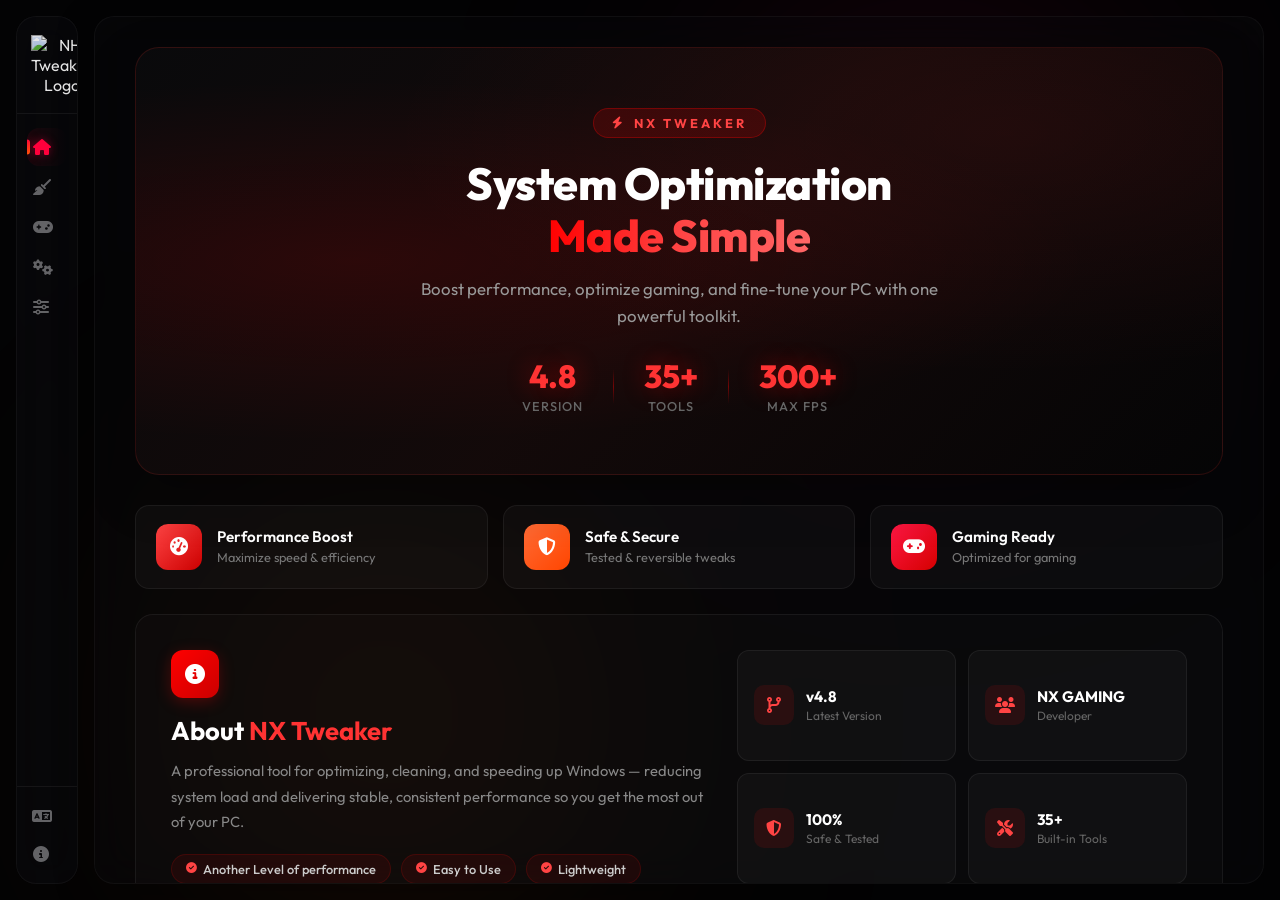
==== commit e60db58e: "Add files via upload" ====
--- a/index.html
+++ b/index.html
@@ -96,7 +96,7 @@
                 <button class="info-popup-close" id="infoClose"><i class="fas fa-times"></i></button>
             </div>
             <div class="info-popup-body">
-                <div class="info-version-badge">v4.3</div>
+                <div class="info-version-badge">v4.8</div>
                 <p class="info-desc" data-i18n="info-desc">System optimization toolkit built for performance.</p>
                 <div class="info-social-title" data-i18n="info-follow">Follow Us</div>
                 <div class="info-social-links">
@@ -165,6 +165,36 @@
             </div>
         </div>
 
+        <!-- Delete GameLoop Confirmation Modal -->
+        <div class="confirm-overlay" id="deleteGameloopOverlay"></div>
+        <div class="confirm-modal" id="deleteGameloopModal">
+            <div class="confirm-modal-header">
+                <div class="confirm-title-wrap">
+                    <i class="fas fa-exclamation-triangle confirm-header-icon"></i>
+                    <span class="confirm-modal-title" data-i18n="confirm-delete-title">WARNING</span>
+                </div>
+                <button class="confirm-modal-close" id="deleteGameloopCloseBtn" title="Close"><i class="fas fa-times"></i></button>
+            </div>
+            <div class="confirm-modal-body">
+                <div class="confirm-visual-container">
+                    <div class="confirm-ring-glow"></div>
+                    <div class="confirm-icon-circle">
+                        <i class="fas fa-trash-alt"></i>
+                    </div>
+                </div>
+                <h3 class="confirm-status-title" data-i18n="confirm-delete-gameloop-msg">Are You Sure To Delete Gameloop Completely</h3>
+                <p class="confirm-status-desc" data-i18n="confirm-delete-gameloop-sub">This action will completely remove GameLoop emulator, cache, and registry files.</p>
+                <div class="confirm-actions">
+                    <button class="confirm-btn confirm-btn-yes" id="deleteGameloopYesBtn">
+                        <i class="fas fa-check"></i> <span data-i18n="confirm-yes">Yes</span>
+                    </button>
+                    <button class="confirm-btn confirm-btn-no" id="deleteGameloopNoBtn">
+                        <i class="fas fa-times"></i> <span data-i18n="confirm-no">No</span>
+                    </button>
+                </div>
+            </div>
+        </div>
+
         <main class="main-content">
             <div class="page active" id="dashboard">
 
@@ -181,7 +211,7 @@
                             fine-tune your PC with one powerful toolkit.</p>
                         <div class="dash-hero-counters">
                             <div class="dash-counter">
-                                <div class="dash-counter-num">4.3</div>
+                                <div class="dash-counter-num">4.8</div>
                                 <div class="dash-counter-label" data-i18n="hero-version">Version</div>
                             </div>
                             <div class="dash-counter-sep"></div>
@@ -250,7 +280,7 @@
                         <div class="dash-about-stat">
                             <div class="dash-about-stat-icon"><i class="fas fa-code-branch"></i></div>
                             <div class="dash-about-stat-info">
-                                <strong>v4.3</strong>
+                                <strong>v4.8</strong>
                                 <span data-i18n="about-latest">Latest Version</span>
                             </div>
                         </div>
@@ -300,8 +330,65 @@
                             <div class="update-card">
                                 <div class="update-header">
                                     <div class="update-meta">
+                                        <span class="update-version">v4.8</span>
+                                        <span class="update-badge new" data-i18n="update-latest">Latest</span>
+                                    </div>
+                                    <div class="update-date">
+                                        <i class="fas fa-clock"></i>
+                                        <span>September 2026</span>
+                                    </div>
+                                </div>
+                                <div class="update-content">
+                                    <h3 data-i18n="update-48-title">⚡ GameLoop Engine, GPU Clean & 120 FPS Update</h3>
+                                    <p data-i18n="update-48-desc">Major performance upgrades with ADB Android acceleration, native OpenGL fix, 120 FPS tool, GPU cleaner, and delete confirmation protection.</p>
+
+                                    <div class="update-groups">
+                                        <div class="update-group">
+                                            <h4 class="update-group-title added">
+                                                <i class="fas fa-plus-circle"></i>
+                                                <span data-i18n="update-48-added">ADDED</span>
+                                            </h4>
+                                            <div class="update-highlights">
+                                                <div class="highlight-item">
+                                                    <i class="fas fa-rocket"></i>
+                                                    <span data-i18n="update-48-add-1"><strong>Boost GameLoop:</strong> Turbocharge GameLoop via ADB engine and boost the Android OS performance directly.</span>
+                                                </div>
+                                                <div class="highlight-item">
+                                                    <i class="fas fa-cube"></i>
+                                                    <span data-i18n="update-48-add-2"><strong>Fix Open GL:</strong> Unlock and enable the native OpenGL renderer feature in GameLoop for smoother gameplay.</span>
+                                                </div>
+                                                <div class="highlight-item">
+                                                    <i class="fas fa-undo-alt"></i>
+                                                    <span data-i18n="update-48-add-3"><strong>Fix VT:</strong> Restore GameLoop defaults and resolve graphics/VT conflicts caused by OpenGL.</span>
+                                                </div>
+                                                <div class="highlight-item">
+                                                    <i class="fas fa-tachometer-alt"></i>
+                                                    <span data-i18n="update-48-add-4"><strong>120 FPS Tool:</strong> High-FPS optimizer added in Tweaks to unlock 120 frames per second.</span>
+                                                </div>
+                                                <div class="highlight-item">
+                                                    <i class="fas fa-microchip"></i>
+                                                    <span data-i18n="update-48-add-5"><strong>Clean GPU:</strong> Dedicated GPU cleaning tool added in System Clean to flush graphics cache and shader pipelines.</span>
+                                                </div>
+                                                <div class="highlight-item">
+                                                    <i class="fas fa-shield-alt"></i>
+                                                    <span data-i18n="update-48-add-6"><strong>DELETE GAMELOOP Confirm:</strong> Safety popup modal with Yes/No confirmation to prevent accidental emulator removal.</span>
+                                                </div>
+                                            </div>
+                                        </div>
+                                    </div>
+                                </div>
+                            </div>
+                        </div>
+
+                        <div class="update-item">
+                            <div class="update-marker">
+                                <div class="update-dot"></div>
+                                <div class="update-line"></div>
+                            </div>
+                            <div class="update-card">
+                                <div class="update-header">
+                                    <div class="update-meta">
                                         <span class="update-version">v4.3</span>
-                                        <span class="update-badge new" data-i18n="update-latest">Latest</span>
                                     </div>
                                     <div class="update-date">
                                         <i class="fas fa-clock"></i>
@@ -1140,6 +1227,15 @@
             'updates-title': 'التحديثات والأخبار',
             'updates-sub': 'ابقَ على اطلاع بأحدث الميزات',
             'update-latest': 'أحدث',
+            'update-48-title': '⚡ تحديث جيم لوب الفائق، الجرافيك وأدوات الأداء',
+            'update-48-desc': 'إضافة تسريع جيم لوب عبر ADB، تفعيل OpenGL، أداة 120 FPS، تنظيف كارت الشاشة GPU، وتأمين الحذف.',
+            'update-48-added': 'الإضافات الجديدة',
+            'update-48-add-1': 'زر Boost GameLoop: تسريع المحاكي بالكامل من خلال ADB وتسريع نظام الأندرويد نفسه.',
+            'update-48-add-2': 'زر Fix Open GL: لفتح وتفعيل ميزة الـ OpenGL في المحاكي غير الشغالة افتراضياً.',
+            'update-48-add-3': 'زر Fix VT: لحل ومعالجة المشاكل الناتجة عن الـ OpenGL واستعادة الإعدادات الافتراضية بأمان.',
+            'update-48-add-4': 'زر 120 FPS Tool: إضافة أداة 120 FPS في قسم التعديلات (Tweaks).',
+            'update-48-add-5': 'زر Clean GPU: إضافة زر تنظيف كارت الشاشة ومسح كاش الجرافيك في قسم التنظيف.',
+            'update-48-add-6': 'نافذة تأكيد DELETE GAMELOOP: إضافة نافذة تأكيد قبل مسح الـ GameLoop لتأكيد الحذف من عدمه.',
             'update-43-title': '🔥 تحديث محسّن جيم لوب وأدوات التنظيف المتقدمة',
             'update-43-desc': 'تحميل متوازي في الخلفية، أداة فك ضغط للمحسّن، وتتبع فوري لحالة المحاكي.',
             'update-43-added': 'الإضافات الجديدة',
@@ -1231,7 +1327,12 @@
             'btn-remove-all': 'إزالة الكل',
             'btn-screen-fix': 'إصلاح الشاشة',
             'btn-fix-opengl': 'إصلاح Open GL',
-            'btn-fix-vt': 'إصلاح VT (استعادة الإعدادات)'
+            'btn-fix-vt': 'إصلاح VT (استعادة الإعدادات)',
+            'confirm-delete-title': 'تحذير',
+            'confirm-delete-gameloop-msg': 'Are You Sure To Delete Gameloop Completely',
+            'confirm-delete-gameloop-sub': 'سيتم حذف محاكي جيم لوب وجميع الملفات المرتبطة به وسجلات الريجستري نهائياً.',
+            'confirm-yes': 'Yes',
+            'confirm-no': 'No'
         };
 
         var originals = {};
--- a/styles.css
+++ b/styles.css
@@ -2778,3 +2778,202 @@
   background: linear-gradient(135deg, #009944 0%, #00cc66 100%);
   box-shadow: 0 4px 18px rgba(0, 204, 102, 0.35);
 }
+
+/* ========================================================= */
+/* Confirmation Modal (Delete GameLoop) */
+/* ========================================================= */
+.confirm-overlay {
+  position: fixed;
+  top: 0;
+  left: 0;
+  width: 100%;
+  height: 100%;
+  background: rgba(4, 5, 10, 0.85);
+  backdrop-filter: blur(10px);
+  -webkit-backdrop-filter: blur(10px);
+  z-index: 10010;
+  opacity: 0;
+  visibility: hidden;
+  transition: opacity 0.35s ease, visibility 0.35s ease;
+}
+
+.confirm-overlay.active {
+  opacity: 1;
+  visibility: visible;
+}
+
+.confirm-modal {
+  position: fixed;
+  top: 50%;
+  left: 50%;
+  transform: translate(-50%, -50%) scale(0.85);
+  background: radial-gradient(circle at 50% 0%, rgba(45, 15, 25, 0.98), rgba(12, 13, 18, 0.98));
+  border: 1px solid rgba(255, 0, 60, 0.45);
+  border-radius: 22px;
+  width: 450px;
+  max-width: 92vw;
+  z-index: 10011;
+  opacity: 0;
+  visibility: hidden;
+  box-shadow: 0 30px 80px rgba(0, 0, 0, 0.9), 0 0 45px rgba(255, 0, 60, 0.3);
+  transition: all 0.4s cubic-bezier(0.34, 1.56, 0.64, 1);
+  overflow: hidden;
+}
+
+.confirm-modal.active {
+  opacity: 1;
+  visibility: visible;
+  transform: translate(-50%, -50%) scale(1);
+}
+
+.confirm-modal-header {
+  display: flex;
+  align-items: center;
+  justify-content: space-between;
+  padding: 16px 22px;
+  border-bottom: 1px solid rgba(255, 255, 255, 0.06);
+  background: rgba(255, 255, 255, 0.02);
+}
+
+.confirm-title-wrap {
+  display: flex;
+  align-items: center;
+  gap: 10px;
+}
+
+.confirm-header-icon {
+  color: #ff003c;
+  font-size: 1.1rem;
+  filter: drop-shadow(0 0 8px rgba(255, 0, 60, 0.6));
+}
+
+.confirm-modal-title {
+  font-size: 0.92rem;
+  font-weight: 800;
+  letter-spacing: 1.2px;
+  color: #fff;
+  text-transform: uppercase;
+}
+
+.confirm-modal-close {
+  background: rgba(255, 255, 255, 0.05);
+  border: 1px solid rgba(255, 255, 255, 0.08);
+  color: #888;
+  width: 32px;
+  height: 32px;
+  border-radius: 8px;
+  cursor: pointer;
+  display: flex;
+  align-items: center;
+  justify-content: center;
+  transition: all 0.2s ease;
+}
+
+.confirm-modal-close:hover {
+  background: rgba(255, 0, 60, 0.2);
+  color: #ff003c;
+  border-color: rgba(255, 0, 60, 0.4);
+}
+
+.confirm-modal-body {
+  padding: 28px 24px 24px;
+  text-align: center;
+}
+
+.confirm-visual-container {
+  position: relative;
+  width: 80px;
+  height: 80px;
+  margin: 0 auto 18px;
+  display: flex;
+  align-items: center;
+  justify-content: center;
+}
+
+.confirm-ring-glow {
+  position: absolute;
+  top: 0;
+  left: 0;
+  width: 100%;
+  height: 100%;
+  border-radius: 50%;
+  background: radial-gradient(circle, rgba(255, 0, 60, 0.4) 0%, transparent 70%);
+  animation: pulseGlow 2s infinite alternate;
+}
+
+.confirm-icon-circle {
+  width: 70px;
+  height: 70px;
+  border-radius: 50%;
+  background: rgba(20, 20, 28, 0.95);
+  border: 2px solid rgba(255, 0, 60, 0.6);
+  display: flex;
+  align-items: center;
+  justify-content: center;
+  font-size: 1.8rem;
+  color: #ff2a55;
+  box-shadow: inset 0 0 20px rgba(255, 0, 60, 0.3), 0 0 25px rgba(255, 0, 60, 0.45);
+}
+
+.confirm-status-title {
+  font-size: 1.18rem;
+  font-weight: 700;
+  color: #fff;
+  line-height: 1.45;
+  margin-bottom: 10px;
+}
+
+.confirm-status-desc {
+  font-size: 0.85rem;
+  color: #9ca3af;
+  line-height: 1.5;
+  margin-bottom: 24px;
+}
+
+.confirm-actions {
+  display: flex;
+  gap: 12px;
+  justify-content: center;
+}
+
+.confirm-btn {
+  flex: 1;
+  padding: 13px 20px;
+  border-radius: 12px;
+  font-weight: 700;
+  font-size: 0.95rem;
+  cursor: pointer;
+  display: flex;
+  align-items: center;
+  justify-content: center;
+  gap: 8px;
+  transition: all 0.25s ease;
+  font-family: inherit;
+}
+
+.confirm-btn-yes {
+  background: linear-gradient(135deg, #ff003c 0%, #d6002f 100%);
+  border: 1px solid rgba(255, 0, 60, 0.5);
+  color: #fff;
+  box-shadow: 0 4px 18px rgba(255, 0, 60, 0.4);
+}
+
+.confirm-btn-yes:hover {
+  transform: translateY(-2px);
+  box-shadow: 0 6px 24px rgba(255, 0, 60, 0.65);
+  filter: brightness(1.1);
+}
+
+.confirm-btn-no {
+  background: rgba(255, 255, 255, 0.07);
+  border: 1px solid rgba(255, 255, 255, 0.12);
+  color: #e5e7eb;
+}
+
+.confirm-btn-no:hover {
+  background: rgba(255, 255, 255, 0.14);
+  color: #fff;
+  border-color: rgba(255, 255, 255, 0.25);
+  transform: translateY(-2px);
+}
+
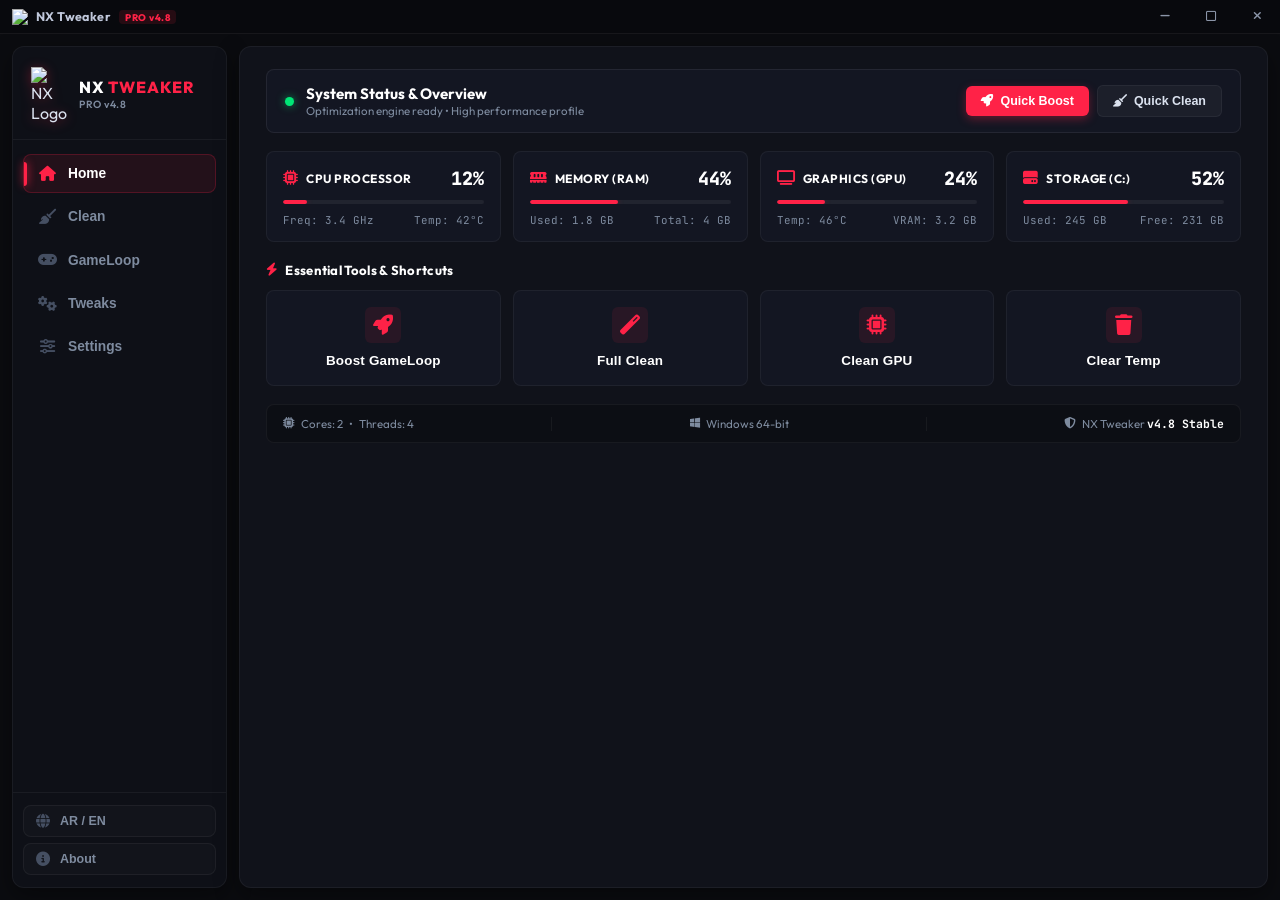
==== commit d6f63c16: "Add files via upload" ====
--- a/index.html
+++ b/index.html
@@ -1,1437 +1,974 @@
-<!DOCTYPE html>
-<html lang="en">
-
-<head>
-    <meta charset="UTF-8">
-    <meta name="viewport" content="width=device-width, initial-scale=1.0">
-    <title>NX TWEAKER</title>
-    <link rel="preconnect" href="https://fonts.googleapis.com">
-    <link rel="preconnect" href="https://fonts.gstatic.com" crossorigin>
-    <link href="https://fonts.googleapis.com/css2?family=Outfit:wght@300;400;500;600;700;800&display=swap" rel="stylesheet">
-    <link rel="stylesheet" href="styles.css">
-    <link rel="stylesheet" href="https://cdnjs.cloudflare.com/ajax/libs/font-awesome/6.5.1/css/all.min.css">
-</head>
-
-<body>
-    <!-- Ambient Background Glow Blobs -->
-    <div class="glow-bg-container">
-        <div class="glow-blob glow-red"></div>
-        <div class="glow-blob glow-orange"></div>
-    </div>
-
-    <div class="dl-panel" id="dlPanel">
-        <div class="dl-panel-header">
-            <div class="dl-panel-title"><i class="fas fa-download"></i> <span
-                    data-i18n="dl-panel-title">Downloads</span></div>
-            <button class="dl-panel-hide" id="dlPanelHide"><i class="fas fa-eye-slash"></i> Hide</button>
-        </div>
-        <div class="dl-panel-list" id="dlPanelList"></div>
-    </div>
-
-    <div class="dl-mini-bar" id="dlMiniBar">
-        <div class="dl-mini-inner" id="dlMiniClick">
-            <i class="fas fa-download"></i>
-            <span id="dlMiniCount">0 downloads</span>
-        </div>
-    </div>
-
-    <div class="container">
-
-        <nav class="sidebar" id="sidebar">
-
-            <div class="logo-container">
-                <img src="./img/nx.png" alt="NH Tweaker Logo" class="logo">
-            </div>
-
-            <div class="nav-buttons">
-                <button class="nav-btn active" data-page="dashboard">
-                    <div class="btn-glow"></div>
-                    <i class="fas fa-home"></i>
-                    <span data-i18n="nav-home">Home</span>
-                    <div class="btn-ripple"></div>
-                </button>
-                <button class="nav-btn" data-page="clean">
-                    <div class="btn-glow"></div>
-                    <i class="fas fa-broom"></i>
-                    <span data-i18n="nav-clean">Clean</span>
-                    <div class="btn-ripple"></div>
-                </button>
-                <button class="nav-btn" data-page="gameloop">
-                    <div class="btn-glow"></div>
-                    <i class="fas fa-gamepad"></i>
-                    <span>GameLoop</span>
-                    <div class="btn-ripple"></div>
-                </button>
-                <button class="nav-btn" data-page="tweeks">
-                    <div class="btn-glow"></div>
-                    <i class="fas fa-cogs"></i>
-                    <span data-i18n="nav-tweaks">Tweaks</span>
-                    <div class="btn-ripple"></div>
-                </button>
-                <button class="nav-btn" data-page="settings">
-                    <div class="btn-glow"></div>
-                    <i class="fas fa-sliders-h"></i>
-                    <span data-i18n="nav-settings">Settings</span>
-                    <div class="btn-ripple"></div>
-                </button>
-
-            </div>
-
-            <div class="sidebar-footer">
-                <button class="info-btn" id="langToggle" title="العربية / English">
-                    <i class="fas fa-language"></i>
-                    <span>AR / EN</span>
-                </button>
-                <button class="info-btn" id="infoToggle">
-                    <i class="fas fa-info-circle"></i>
-                    <span data-i18n="nav-info">Info</span>
-                </button>
-            </div>
-        </nav>
-
-        <div class="info-overlay" id="infoOverlay"></div>
-        <div class="info-popup" id="infoPopup">
-            <div class="info-popup-header">
-                <h3><i class="fas fa-info-circle"></i> <span data-i18n="info-about">About NX Tweaker</span></h3>
-                <button class="info-popup-close" id="infoClose"><i class="fas fa-times"></i></button>
-            </div>
-            <div class="info-popup-body">
-                <div class="info-version-badge">v4.8</div>
-                <p class="info-desc" data-i18n="info-desc">System optimization toolkit built for performance.</p>
-                <div class="info-social-title" data-i18n="info-follow">Follow Us</div>
-                <div class="info-social-links">
-                    <a href="https://discord.gg/nxgamingstore" class="info-social-link" target="_blank">
-                        <i class="fab fa-discord"></i>
-                        <span>Discord</span>
-                    </a>
-                    <a href="https://t.me/NxStoreofficial" class="info-social-link" target="_blank">
-                        <i class="fab fa-telegram"></i>
-                        <span>Telegram</span>
-                    </a>
-                    <a href="https://www.tiktok.com/@nxgaming_?_r=1&_t=ZS-97KkUAQ5Tj3" class="info-social-link"
-                        target="_blank">
-                        <i class="fab fa-tiktok"></i>
-                        <span>TikTok</span>
-                    </a>
-                    <a href="https://www.youtube.com/@NXGAMMING_OFFICAL" class="info-social-link" target="_blank">
-                        <i class="fab fa-youtube"></i>
-                        <span>YouTube</span>
-                    </a>
-                </div>
-            </div>
-        </div>
-
-        <!-- GameLoop Ultra Boost Modal Popup -->
-        <div class="boost-overlay" id="boostOverlay"></div>
-        <div class="boost-modal" id="boostModal">
-            <div class="boost-modal-header">
-                <div class="boost-title-wrap">
-                    <i class="fas fa-rocket boost-header-icon" id="boostHeaderIcon"></i>
-                    <span class="boost-modal-title" id="boostModalTitle" data-i18n="boost-modal-title">GAMELOOP ULTRA BOOST</span>
-                </div>
-                <button class="boost-modal-close" id="boostCloseBtn" title="Close"><i class="fas fa-times"></i></button>
-            </div>
-            <div class="boost-modal-body">
-                <div class="boost-visual-container">
-                    <div class="boost-ring-glow"></div>
-                    <div class="boost-icon-circle" id="boostIconCircle">
-                        <i class="fas fa-rocket" id="boostVisualIcon"></i>
-                    </div>
-                </div>
-
-                <div class="boost-percentage-wrap">
-                    <span class="boost-percentage-number" id="boostPercentNumber">0</span><span class="boost-percentage-sign">%</span>
-                </div>
-
-                <h3 class="boost-status-title" id="boostStatusTitle">Initializing Turbo Boost...</h3>
-                <p class="boost-status-desc" id="boostStatusDesc">Connecting to ADB engine & preparing kernel parameters...</p>
-
-                <div class="boost-progress-track">
-                    <div class="boost-progress-fill" id="boostProgressBar" style="width: 0%;">
-                        <div class="boost-progress-light"></div>
-                    </div>
-                </div>
-
-                <div class="boost-steps-info">
-                    <span id="boostStepCounter"><i class="fas fa-layer-group"></i> Step 0/9</span>
-                    <span id="boostStepSpeed"><i class="fas fa-tachometer-alt"></i> Ultra Fast</span>
-                </div>
-
-                <div class="boost-footer" id="boostFooter" style="display: none;">
-                    <button class="boost-finish-btn" id="boostFinishBtn">
-                        <i class="fas fa-check-circle"></i> <span data-i18n="boost-finish-btn">Done</span>
-                    </button>
-                </div>
-            </div>
-        </div>
-
-        <!-- Delete GameLoop Confirmation Modal -->
-        <div class="confirm-overlay" id="deleteGameloopOverlay"></div>
-        <div class="confirm-modal" id="deleteGameloopModal">
-            <div class="confirm-modal-header">
-                <div class="confirm-title-wrap">
-                    <i class="fas fa-exclamation-triangle confirm-header-icon"></i>
-                    <span class="confirm-modal-title" data-i18n="confirm-delete-title">WARNING</span>
-                </div>
-                <button class="confirm-modal-close" id="deleteGameloopCloseBtn" title="Close"><i class="fas fa-times"></i></button>
-            </div>
-            <div class="confirm-modal-body">
-                <div class="confirm-visual-container">
-                    <div class="confirm-ring-glow"></div>
-                    <div class="confirm-icon-circle">
-                        <i class="fas fa-trash-alt"></i>
-                    </div>
-                </div>
-                <h3 class="confirm-status-title" data-i18n="confirm-delete-gameloop-msg">Are You Sure To Delete Gameloop Completely</h3>
-                <p class="confirm-status-desc" data-i18n="confirm-delete-gameloop-sub">This action will completely remove GameLoop emulator, cache, and registry files.</p>
-                <div class="confirm-actions">
-                    <button class="confirm-btn confirm-btn-yes" id="deleteGameloopYesBtn">
-                        <i class="fas fa-check"></i> <span data-i18n="confirm-yes">Yes</span>
-                    </button>
-                    <button class="confirm-btn confirm-btn-no" id="deleteGameloopNoBtn">
-                        <i class="fas fa-times"></i> <span data-i18n="confirm-no">No</span>
-                    </button>
-                </div>
-            </div>
-        </div>
-
-        <main class="main-content">
-            <div class="page active" id="dashboard">
-
-                <div class="dash-hero">
-                    <div class="dash-hero-bg"></div>
-                    <div class="dash-hero-inner">
-                        <div class="dash-hero-badge">
-                            <i class="fas fa-bolt"></i>
-                            <span>NX TWEAKER</span>
-                        </div>
-                        <h1 class="dash-hero-title" data-i18n="hero-title">System Optimization<br><span>Made
-                                Simple</span></h1>
-                        <p class="dash-hero-desc" data-i18n="hero-desc">Boost performance, optimize gaming, and
-                            fine-tune your PC with one powerful toolkit.</p>
-                        <div class="dash-hero-counters">
-                            <div class="dash-counter">
-                                <div class="dash-counter-num">4.8</div>
-                                <div class="dash-counter-label" data-i18n="hero-version">Version</div>
-                            </div>
-                            <div class="dash-counter-sep"></div>
-                            <div class="dash-counter">
-                                <div class="dash-counter-num" id="heroToolCount">0</div>
-                                <div class="dash-counter-label" data-i18n="hero-tools">Tools</div>
-                            </div>
-                            <div class="dash-counter-sep"></div>
-                            <div class="dash-counter">
-                                <div class="dash-counter-num">300+</div>
-                                <div class="dash-counter-label">Max FPS</div>
-                            </div>
-                        </div>
-                    </div>
-                </div>
-
-                <div class="dash-features">
-                    <div class="dash-feat-card">
-                        <div class="dash-feat-icon" style="background: linear-gradient(135deg, #ff4444, #cc0000);">
-                            <i class="fas fa-tachometer-alt"></i>
-                        </div>
-                        <div class="dash-feat-info">
-                            <h3 data-i18n="feat-perf">Performance Boost</h3>
-                            <p data-i18n="feat-perf-desc">Maximize speed & efficiency</p>
-                        </div>
-                    </div>
-                    <div class="dash-feat-card">
-                        <div class="dash-feat-icon" style="background: linear-gradient(135deg, #ff6b35, #ff4500);">
-                            <i class="fas fa-shield-alt"></i>
-                        </div>
-                        <div class="dash-feat-info">
-                            <h3 data-i18n="feat-safe">Safe & Secure</h3>
-                            <p data-i18n="feat-safe-desc">Tested & reversible tweaks</p>
-                        </div>
-                    </div>
-                    <div class="dash-feat-card">
-                        <div class="dash-feat-icon" style="background: linear-gradient(135deg, #ff1744, #d50000);">
-                            <i class="fas fa-gamepad"></i>
-                        </div>
-                        <div class="dash-feat-info">
-                            <h3 data-i18n="feat-game">Gaming Ready</h3>
-                            <p data-i18n="feat-game-desc">Optimized for gaming</p>
-                        </div>
-                    </div>
-                </div>
-
-                <div class="dash-about">
-                    <div class="dash-about-left">
-                        <div class="dash-about-icon-wrap">
-                            <i class="fas fa-info-circle"></i>
-                        </div>
-                        <h2 data-i18n="about-title">About <span>NX Tweaker</span></h2>
-                        <p data-i18n="about-desc">A professional tool for optimizing, cleaning, and speeding up Windows
-                            — reducing system load and delivering stable, consistent performance so you get the most out
-                            of your PC.</p>
-                        <div class="dash-about-tags">
-                            <span class="dash-tag"><i class="fas fa-check-circle"></i> <span
-                                    data-i18n="about-noads">Another Level of performance</span></span>
-                            <span class="dash-tag"><i class="fas fa-check-circle"></i> <span data-i18n="about-free">Easy
-                                    to Use</span></span>
-                            <span class="dash-tag"><i class="fas fa-check-circle"></i> <span
-                                    data-i18n="about-light">Lightweight</span></span>
-                        </div>
-                    </div>
-                    <div class="dash-about-right">
-                        <div class="dash-about-stat">
-                            <div class="dash-about-stat-icon"><i class="fas fa-code-branch"></i></div>
-                            <div class="dash-about-stat-info">
-                                <strong>v4.8</strong>
-                                <span data-i18n="about-latest">Latest Version</span>
-                            </div>
-                        </div>
-                        <div class="dash-about-stat">
-                            <div class="dash-about-stat-icon"><i class="fas fa-users"></i></div>
-                            <div class="dash-about-stat-info">
-                                <strong>NX GAMING</strong>
-                                <span data-i18n="about-dev">Developer</span>
-                            </div>
-                        </div>
-                        <div class="dash-about-stat">
-                            <div class="dash-about-stat-icon"><i class="fas fa-shield-alt"></i></div>
-                            <div class="dash-about-stat-info">
-                                <strong>100%</strong>
-                                <span data-i18n="about-safe">Safe & Tested</span>
-                            </div>
-                        </div>
-                        <div class="dash-about-stat">
-                            <div class="dash-about-stat-icon"><i class="fas fa-tools"></i></div>
-                            <div class="dash-about-stat-info">
-                                <strong id="toolCount">0</strong>
-                                <span data-i18n="about-tools">Built-in Tools</span>
-                            </div>
-                        </div>
-                    </div>
-                </div>
-
-
-                <div class="updates-section">
-                    <div class="section-header">
-                        <div class="section-title-container">
-                            <div class="section-icon">
-                                <i class="fas fa-newspaper"></i>
-                            </div>
-                            <h2 class="section-title" data-i18n="updates-title">UPDATES & NEWS</h2>
-                        </div>
-                        <div class="section-subtitle" data-i18n="updates-sub">Stay up to date with the latest features
-                        </div>
-                    </div>
-
-                    <div class="updates-timeline">
-                        <div class="update-item featured">
-                            <div class="update-marker">
-                                <div class="update-dot"></div>
-                                <div class="update-line"></div>
-                            </div>
-                            <div class="update-card">
-                                <div class="update-header">
-                                    <div class="update-meta">
-                                        <span class="update-version">v4.8</span>
-                                        <span class="update-badge new" data-i18n="update-latest">Latest</span>
-                                    </div>
-                                    <div class="update-date">
-                                        <i class="fas fa-clock"></i>
-                                        <span>September 2026</span>
-                                    </div>
-                                </div>
-                                <div class="update-content">
-                                    <h3 data-i18n="update-48-title">⚡ GameLoop Engine, GPU Clean & 120 FPS Update</h3>
-                                    <p data-i18n="update-48-desc">Major performance upgrades with ADB Android acceleration, native OpenGL fix, 120 FPS tool, GPU cleaner, and delete confirmation protection.</p>
-
-                                    <div class="update-groups">
-                                        <div class="update-group">
-                                            <h4 class="update-group-title added">
-                                                <i class="fas fa-plus-circle"></i>
-                                                <span data-i18n="update-48-added">ADDED</span>
-                                            </h4>
-                                            <div class="update-highlights">
-                                                <div class="highlight-item">
-                                                    <i class="fas fa-rocket"></i>
-                                                    <span data-i18n="update-48-add-1"><strong>Boost GameLoop:</strong> Turbocharge GameLoop via ADB engine and boost the Android OS performance directly.</span>
-                                                </div>
-                                                <div class="highlight-item">
-                                                    <i class="fas fa-cube"></i>
-                                                    <span data-i18n="update-48-add-2"><strong>Fix Open GL:</strong> Unlock and enable the native OpenGL renderer feature in GameLoop for smoother gameplay.</span>
-                                                </div>
-                                                <div class="highlight-item">
-                                                    <i class="fas fa-undo-alt"></i>
-                                                    <span data-i18n="update-48-add-3"><strong>Fix VT:</strong> Restore GameLoop defaults and resolve graphics/VT conflicts caused by OpenGL.</span>
-                                                </div>
-                                                <div class="highlight-item">
-                                                    <i class="fas fa-tachometer-alt"></i>
-                                                    <span data-i18n="update-48-add-4"><strong>120 FPS Tool:</strong> High-FPS optimizer added in Tweaks to unlock 120 frames per second.</span>
-                                                </div>
-                                                <div class="highlight-item">
-                                                    <i class="fas fa-microchip"></i>
-                                                    <span data-i18n="update-48-add-5"><strong>Clean GPU:</strong> Dedicated GPU cleaning tool added in System Clean to flush graphics cache and shader pipelines.</span>
-                                                </div>
-                                                <div class="highlight-item">
-                                                    <i class="fas fa-shield-alt"></i>
-                                                    <span data-i18n="update-48-add-6"><strong>DELETE GAMELOOP Confirm:</strong> Safety popup modal with Yes/No confirmation to prevent accidental emulator removal.</span>
-                                                </div>
-                                            </div>
-                                        </div>
-                                    </div>
-                                </div>
-                            </div>
-                        </div>
-
-                        <div class="update-item">
-                            <div class="update-marker">
-                                <div class="update-dot"></div>
-                                <div class="update-line"></div>
-                            </div>
-                            <div class="update-card">
-                                <div class="update-header">
-                                    <div class="update-meta">
-                                        <span class="update-version">v4.3</span>
-                                    </div>
-                                    <div class="update-date">
-                                        <i class="fas fa-clock"></i>
-                                        <span>June 2026</span>
-                                    </div>
-                                </div>
-                                <div class="update-content">
-                                    <h3 data-i18n="update-43-title">🔥 Advanced GameLoop & Cleanup Update</h3>
-                                    <p data-i18n="update-43-desc">New clean operations, background downloading,
-                                        extraction engine, and ADB tracker.</p>
-
-                                    <div class="update-groups">
-                                        <div class="update-group">
-                                            <h4 class="update-group-title added">
-                                                <i class="fas fa-plus-circle"></i>
-                                                <span data-i18n="update-43-added">ADDED</span>
-                                            </h4>
-                                            <div class="update-highlights">
-                                                <div class="highlight-item">
-                                                    <i class="fas fa-check"></i>
-                                                    <span data-i18n="update-43-add-1">Live GameLoop ADB Connection
-                                                        Status Tracker</span>
-                                                </div>
-                                                <div class="highlight-item">
-                                                    <i class="fas fa-check"></i>
-                                                    <span data-i18n="update-43-add-2">DELETE GAMELOOP button (Complete
-                                                        deep uninstaller)</span>
-                                                </div>
-                                                <div class="highlight-item">
-                                                    <i class="fas fa-check"></i>
-                                                    <span data-i18n="update-43-add-3">NX Clean button </span>
-                                                </div>
-                                                <div class="highlight-item">
-                                                    <i class="fas fa-check"></i>
-                                                    <span data-i18n="update-43-add-4">Programs Downloader (Concurrent
-                                                        setup for Park Control & Process Lasso)</span>
-                                                </div>
-                                                <div class="highlight-item">
-                                                    <i class="fas fa-check"></i>
-                                                    <span data-i18n="update-43-add-5">GameLoop Optimizer RAR </span>
-                                                </div>
-                                                <div class="highlight-item">
-                                                    <i class="fas fa-check"></i>
-                                                    <span data-i18n="update-43-add-6">NX JSON Downloader </span>
-                                                </div>
-                                            </div>
-                                        </div>
-
-                                        <div class="update-group">
-                                            <h4 class="update-group-title removed">
-                                                <i class="fas fa-minus-circle"></i>
-                                                <span data-i18n="update-43-removed">REMOVED</span>
-                                            </h4>
-                                            <div class="update-highlights">
-                                                <div class="highlight-item">
-                                                    <i class="fas fa-times"></i>
-                                                    <span data-i18n="update-43-rem-1">Removed outdated Registry Editor
-                                                        page/tab</span>
-                                                </div>
-                                                <div class="highlight-item">
-                                                    <i class="fas fa-times"></i>
-                                                    <span data-i18n="update-43-rem-2">Removed Downloads page (integrated
-                                                        into sidebar footer panel)</span>
-                                                </div>
-                                                <div class="highlight-item">
-                                                    <i class="fas fa-times"></i>
-                                                    <span data-i18n="update-43-rem-3">Removed old and unstable tweaking
-                                                        scripts (Filter Keys, Timer Resolution, etc.)</span>
-                                                </div>
-                                                <div class="highlight-item">
-                                                    <i class="fas fa-times"></i>
-                                                    <span data-i18n="update-43-rem-4">Removed legacy cleaner items
-                                                        (Reset Firewall, Clean RAM, Fix 98)</span>
-                                                </div>
-                                            </div>
-                                        </div>
-
-                                        <div class="update-group">
-                                            <h4 class="update-group-title improved">
-                                                <i class="fas fa-magic"></i>
-                                                <span data-i18n="update-43-improved">IMPROVEMENTS</span>
-                                            </h4>
-                                            <div class="update-highlights">
-                                                <div class="highlight-item">
-                                                    <i class="fas fa-cog"></i>
-                                                    <span data-i18n="update-43-imp-1">Concurrent background downloads
-                                                        with mini status bar</span>
-                                                </div>
-                                                <div class="highlight-item">
-                                                    <i class="fas fa-cog"></i>
-                                                    <span data-i18n="update-43-imp-2">Antivirus lock protection (Wait
-                                                        before launching/extracting)</span>
-                                                </div>
-                                                <div class="highlight-item">
-                                                    <i class="fas fa-cog"></i>
-                                                    <span data-i18n="update-43-imp-3">Automatic 7z / WinRAR system path
-                                                        registry detection</span>
-                                                </div>
-                                                <div class="highlight-item">
-                                                    <i class="fas fa-cog"></i>
-                                                    <span data-i18n="update-43-imp-4">Full local resource loading
-                                                    </span>
-                                                </div>
-                                            </div>
-                                        </div>
-                                    </div>
-                                </div>
-                            </div>
-                        </div>
-
-                        <div class="update-item">
-                            <div class="update-marker">
-                                <div class="update-dot"></div>
-                                <div class="update-line"></div>
-                            </div>
-                            <div class="update-card">
-                                <div class="update-header">
-                                    <div class="update-meta">
-                                        <span class="update-version">v4.2</span>
-                                    </div>
-                                    <div class="update-date">
-                                        <i class="fas fa-clock"></i>
-                                        <span>February 2026</span>
-                                    </div>
-                                </div>
-                                <div class="update-content">
-                                    <h3 data-i18n="update-42-title">⚡ Major Update & Restructure</h3>
-                                    <p data-i18n="update-42-desc">System improvements, UI enhancements, performance
-                                        boost, and bug fixes.</p>
-                                    <div class="update-highlights">
-                                        <div class="highlight-item">
-                                            <i class="fas fa-paint-brush"></i>
-                                            <span data-i18n="update-42-1">UI & Performance Improvements</span>
-                                        </div>
-                                        <div class="highlight-item">
-                                            <i class="fas fa-terminal"></i>
-                                            <span data-i18n="update-42-2">New CMD Section Added</span>
-                                        </div>
-                                        <div class="highlight-item">
-                                            <i class="fas fa-database"></i>
-                                            <span data-i18n="update-42-3">New Registry Editor Section</span>
-                                        </div>
-                                        <div class="highlight-item">
-                                            <i class="fas fa-gamepad"></i>
-                                            <span data-i18n="update-42-4">Mods Reorganized & Enhanced</span>
-                                        </div>
-                                        <div class="highlight-item">
-                                            <i class="fas fa-exchange-alt"></i>
-                                            <span data-i18n="update-42-5">Fortnite & Windows merged into Tweaks</span>
-                                        </div>
-                                        <div class="highlight-item">
-                                            <i class="fas fa-language"></i>
-                                            <span data-i18n="update-42-6">Arabic & English Language Support</span>
-                                        </div>
-                                        <div class="highlight-item">
-                                            <i class="fas fa-download"></i>
-                                            <span data-i18n="update-42-7">New Download Section</span>
-                                        </div>
-                                    </div>
-                                </div>
-                            </div>
-                        </div>
-
-                        <div class="update-item">
-                            <div class="update-marker">
-                                <div class="update-dot"></div>
-                                <div class="update-line"></div>
-                            </div>
-                            <div class="update-card">
-                                <div class="update-header">
-                                    <div class="update-meta">
-                                        <span class="update-version">v4.0</span>
-                                    </div>
-                                    <div class="update-date">
-                                        <i class="fas fa-clock"></i>
-                                        <span>September 2025</span>
-                                    </div>
-                                </div>
-                                <div class="update-content">
-                                    <h3 data-i18n="update-40-title">🚀 Completely redesign the program</h3>
-                                    <p data-i18n="update-40-desc">Complete UI overhaul with enhanced user experience and
-                                        new optimization features.</p>
-                                    <div class="update-highlights">
-                                        <div class="highlight-item">
-                                            <i class="fas fa-sparkles"></i>
-                                            <span data-i18n="update-40-1">Full interface enhancer</span>
-                                        </div>
-                                        <div class="highlight-item">
-                                            <i class="fas fa-tachometer-alt"></i>
-                                            <span data-i18n="update-40-2">120 FPS GameLoop Mods</span>
-                                        </div>
-                                    </div>
-                                </div>
-                            </div>
-                        </div>
-
-                        <div class="update-item">
-                            <div class="update-marker">
-                                <div class="update-dot"></div>
-                                <div class="update-line"></div>
-                            </div>
-                            <div class="update-card">
-                                <div class="update-header">
-                                    <div class="update-meta">
-                                        <span class="update-version">v3.8</span>
-                                    </div>
-                                    <div class="update-date">
-                                        <i class="fas fa-clock"></i>
-                                        <span>August 2024</span>
-                                    </div>
-                                </div>
-                                <div class="update-content">
-                                    <h3 data-i18n="update-38-title">⚡ Performance Enhancements</h3>
-                                    <p data-i18n="update-38-desc">Improved cleaning algorithms and new system
-                                        optimization tools.</p>
-                                    <div class="update-features">
-                                        <span class="feature-tag">Timer Resolution</span>
-                                        <span class="feature-tag">Enhanced RAM Cleaning</span>
-                                        <span class="feature-tag">Update Blocker</span>
-                                    </div>
-                                </div>
-                            </div>
-                        </div>
-
-                        <div class="update-item">
-                            <div class="update-marker">
-                                <div class="update-dot"></div>
-                            </div>
-                            <div class="update-card">
-                                <div class="update-header">
-                                    <div class="update-meta">
-                                        <span class="update-version">v3.5</span>
-                                    </div>
-                                    <div class="update-date">
-                                        <i class="fas fa-clock"></i>
-                                        <span>July 2024</span>
-                                    </div>
-                                </div>
-                                <div class="update-content">
-                                    <h3 data-i18n="update-35-title">🛠️ New Tools Added Fix Login</h3>
-                                    <p data-i18n="update-35-desc">GameLoop environment fixes and expanded Windows
-                                        utilities Fix Login.</p>
-                                    <div class="update-features">
-                                        <span class="feature-tag">Environment Fix</span>
-                                        <span class="feature-tag">Windows Tools</span>
-                                        <span class="feature-tag">Fix Login Error</span>
-                                    </div>
-                                </div>
-                            </div>
-                        </div>
-                    </div>
-                </div>
-            </div>
-
-
-
-
-
-            <div class="page" id="clean">
-                <h1 class="page-title" data-i18n="page-clean">SYSTEM CLEANER</h1>
-
-                <div class="clean-grid">
-                    <button class="clean-btn" data-action="full-clean">
-                        <div class="clean-btn-glow"></div>
-                        <i class="fas fa-magic"></i>
-                        <span class="clean-btn-text" data-i18n="btn-full-clean">Full Clean</span>
-                        <div class="clean-btn-ripple"></div>
-                    </button>
-
-                    <button class="clean-btn" data-action="ip-flush">
-                        <div class="clean-btn-glow"></div>
-                        <i class="fas fa-network-wired"></i>
-                        <span class="clean-btn-text" data-i18n="btn-ip-flush">IP Flush</span>
-                        <div class="clean-btn-ripple"></div>
-                    </button>
-
-                    <button class="clean-btn" data-action="clear-temp">
-                        <div class="clean-btn-glow"></div>
-                        <i class="fas fa-trash"></i>
-                        <span class="clean-btn-text" data-i18n="btn-clear-temp">Clear Temp</span>
-                        <div class="clean-btn-ripple"></div>
-                    </button>
-
-                    <button class="clean-btn" data-action="delete-gameloop">
-                        <div class="clean-btn-glow"></div>
-                        <i class="fas fa-trash-alt"></i>
-                        <span class="clean-btn-text" data-i18n="btn-delete-gameloop">DELETE GAMELOOP</span>
-                        <div class="clean-btn-ripple"></div>
-                    </button>
-
-                    <button class="clean-btn" data-action="delete-nx-folder">
-                        <div class="clean-btn-glow"></div>
-                        <i class="fas fa-folder-minus"></i>
-                        <span class="clean-btn-text" data-i18n="btn-delete-nx-folder">NX</span>
-                        <div class="clean-btn-ripple"></div>
-                    </button>
-
-                    <button class="clean-btn" data-action="clean-gpu">
-                        <div class="clean-btn-glow"></div>
-                        <i class="fas fa-microchip"></i>
-                        <span class="clean-btn-text" data-i18n="btn-clean-gpu">Clean GPU</span>
-                        <div class="clean-btn-ripple"></div>
-                    </button>
-                </div>
-            </div>
-
-            <div class="page" id="gameloop">
-                <h1 class="page-title" data-i18n="page-gameloop">GAMELOOP OPTIMIZER</h1>
-
-                <div class="adb-status-container">
-                    <span class="adb-status-label">GameLoop ADB Connection:</span>
-                    <div class="adb-status-badge disconnected" id="adbStatusBadge">
-                        <span class="adb-status-dot"></span>
-                        <span class="adb-status-text" id="adbStatusText">Disconnected</span>
-                    </div>
-                </div>
-
-                <div class="tweeks-section">
-                    <h3 class="tweeks-section-title"><i class="fas fa-gamepad"></i> <span
-                            data-i18n="section-start-game">Start Game</span></h3>
-                    <div class="gameloop-grid">
-                        <button class="gameloop-btn" data-action="gameloop-boost" id="btnGameloopBoost">
-                            <div class="gameloop-btn-glow"></div>
-                            <i class="fas fa-rocket"></i>
-                            <span class="gameloop-btn-text" data-i18n="btn-boost">Boost GameLoop</span>
-                            <div class="gameloop-btn-ripple"></div>
-                        </button>
-                        <button class="gameloop-btn" data-action="fix-opengl" id="btnFixOpenGL">
-                            <div class="gameloop-btn-glow"></div>
-                            <i class="fas fa-cube"></i>
-                            <span class="gameloop-btn-text" data-i18n="btn-fix-opengl">Fix Open GL</span>
-                            <div class="gameloop-btn-ripple"></div>
-                        </button>
-                        <button class="gameloop-btn" data-action="fix-vt" id="btnFixVT">
-                            <div class="gameloop-btn-glow"></div>
-                            <i class="fas fa-undo-alt"></i>
-                            <span class="gameloop-btn-text" data-i18n="btn-fix-vt">Fix VT</span>
-                            <div class="gameloop-btn-ripple"></div>
-                        </button>
-                        <button class="gameloop-btn" data-action="start-gameloop">
-                            <div class="gameloop-btn-glow"></div>
-                            <i class="fas fa-play"></i>
-                            <span class="gameloop-btn-text" data-i18n="btn-start-gl">Start GameLoop</span>
-                            <div class="gameloop-btn-ripple"></div>
-                        </button>
-                        <button class="gameloop-btn" data-action="start-game">
-                            <div class="gameloop-btn-glow"></div>
-                            <i class="fas fa-crosshairs"></i>
-                            <span class="gameloop-btn-text" data-i18n="btn-start-game">Start Game</span>
-                            <div class="gameloop-btn-ripple"></div>
-                        </button>
-                        <button class="gameloop-btn" data-action="kill-emulator">
-                            <div class="gameloop-btn-glow"></div>
-                            <i class="fas fa-power-off"></i>
-                            <span class="gameloop-btn-text" data-i18n="btn-kill-emulator">Kill Emulator</span>
-                            <div class="gameloop-btn-ripple"></div>
-                        </button>
-                    </div>
-                </div>
-
-                <div class="mods-section">
-                    <h2 class="section-title" data-i18n="section-mods">MODS</h2>
-
-                    <div class="mod-category">
-                        <h3 class="mod-category-title"><i class="fas fa-tachometer-alt"></i> Smooth</h3>
-                        <div class="mods-grid">
-                            <button class="mod-btn" data-mod="super-smooth-120">
-                                <i class="fas fa-bolt"></i>
-                                <span class="mod-btn-text">Super Smooth 120FPS</span>
-                            </button>
-                            <button class="mod-btn" data-mod="smooth-120">
-                                <i class="fas fa-chart-line"></i>
-                                <span class="mod-btn-text">Smooth 120FPS</span>
-                            </button>
-                            <button class="mod-btn" data-mod="balanced-120">
-                                <i class="fas fa-balance-scale"></i>
-                                <span class="mod-btn-text">Balanced 120FPS</span>
-                            </button>
-                        </div>
-                    </div>
-
-
-                    <div class="mod-category">
-                        <h3 class="mod-category-title"><i class="fas fa-sun"></i> HDR</h3>
-                        <div class="mods-grid">
-                            <button class="mod-btn" data-mod="hdr-60">
-                                <i class="fas fa-sun"></i>
-                                <span class="mod-btn-text">HDR 60FPS</span>
-                            </button>
-                            <button class="mod-btn" data-mod="hdr-90">
-                                <i class="fas fa-sun"></i>
-                                <span class="mod-btn-text">HDR 90FPS</span>
-                            </button>
-                            <button class="mod-btn" data-mod="hdr-120">
-                                <i class="fas fa-sun"></i>
-                                <span class="mod-btn-text">HDR 120FPS</span>
-                            </button>
-                        </div>
-                    </div>
-
-                    <div class="mod-category">
-                        <h3 class="mod-category-title"><i class="fas fa-star"></i> Ultra HDR</h3>
-                        <div class="mods-grid">
-                            <button class="mod-btn" data-mod="ultra-hdr-60">
-                                <i class="fas fa-tv"></i>
-                                <span class="mod-btn-text">Ultra HDR 60FPS</span>
-                            </button>
-                            <button class="mod-btn" data-mod="ultra-hdr-90">
-                                <i class="fas fa-tv"></i>
-                                <span class="mod-btn-text">Ultra HDR 90FPS</span>
-                            </button>
-                            <button class="mod-btn" data-mod="ultra-hdr-120">
-                                <i class="fas fa-tv"></i>
-                                <span class="mod-btn-text">Ultra HDR 120FPS</span>
-                            </button>
-                        </div>
-                    </div>
-                </div>
-            </div>
-
-            <div class="page" id="tweeks">
-                <h1 class="page-title" data-i18n="page-tweaks">TWEAKS</h1>
-
-                <div class="tweeks-section">
-                    <h3 class="tweeks-section-title"><i class="fas fa-rocket"></i> <span
-                            data-i18n="section-tweaks-app">Tweaks App</span></h3>
-                    <div class="tweeks-grid">
-                        <button class="tweeks-btn" data-action="nx-script">
-                            <div class="tweeks-btn-glow"></div>
-                            <i class="fas fa-code"></i>
-                            <span class="tweeks-btn-text">Nx Script</span>
-                            <div class="tweeks-btn-ripple"></div>
-                        </button>
-
-                        <button class="tweeks-btn" data-action="optimize">
-                            <div class="tweeks-btn-glow"></div>
-                            <i class="fas fa-rocket"></i>
-                            <span class="tweeks-btn-text" data-i18n="btn-optimize">Optimize</span>
-                            <div class="tweeks-btn-ripple"></div>
-                        </button>
-
-                        <button class="tweeks-btn" data-action="debloate">
-                            <div class="tweeks-btn-glow"></div>
-                            <i class="fas fa-broom"></i>
-                            <span class="tweeks-btn-text" data-i18n="btn-debloate">Debloate</span>
-                            <div class="tweeks-btn-ripple"></div>
-                        </button>
-
-                        <button class="tweeks-btn" data-action="download-programs">
-                            <div class="tweeks-btn-glow"></div>
-                            <i class="fas fa-download"></i>
-                            <span class="tweeks-btn-text" data-i18n="btn-download-programs">Programs</span>
-                            <div class="tweeks-btn-ripple"></div>
-                        </button>
-
-                        <button class="tweeks-btn" data-action="download-gameloop-opt">
-                            <div class="tweeks-btn-glow"></div>
-                            <i class="fas fa-file-archive"></i>
-                            <span class="tweeks-btn-text" data-i18n="btn-gameloop-opt">GameLoop Optimizer By NX</span>
-                            <div class="tweeks-btn-ripple"></div>
-                        </button>
-
-                        <button class="tweeks-btn" data-action="download-nx-json">
-                            <div class="tweeks-btn-glow"></div>
-                            <i class="fas fa-file-code"></i>
-                            <span class="tweeks-btn-text" data-i18n="btn-nx-json">NX JSON</span>
-                            <div class="tweeks-btn-ripple"></div>
-                        </button>
-
-                        <button class="tweeks-btn" data-action="120-fps-tool">
-                            <div class="tweeks-btn-glow"></div>
-                            <i class="fas fa-bolt"></i>
-                            <span class="tweeks-btn-text" data-i18n="btn-120-fps-tool">120 FPS Tool</span>
-                            <div class="tweeks-btn-ripple"></div>
-                        </button>
-                    </div>
-                </div>
-
-                <div class="tweeks-section">
-                    <h3 class="tweeks-section-title"><i class="fas fa-tools"></i> <span
-                            data-i18n="section-tweaks-helper">Tweaks Helper</span></h3>
-                    <div class="tweeks-grid">
-                        <button class="tweeks-btn" data-action="dp-clat">
-                            <div class="tweeks-btn-glow"></div>
-                            <i class="fas fa-tachometer-alt"></i>
-                            <span class="tweeks-btn-text">DP CLat</span>
-                            <div class="tweeks-btn-ripple"></div>
-                        </button>
-
-                        <button class="tweeks-btn" data-action="msi-util">
-                            <div class="tweeks-btn-glow"></div>
-                            <i class="fas fa-cog"></i>
-                            <span class="tweeks-btn-text">MSI Util</span>
-                            <div class="tweeks-btn-ripple"></div>
-                        </button>
-                    </div>
-                </div>
-            </div>
-
-            <div class="page" id="settings">
-                <h1 class="page-title" data-i18n="page-settings">SETTINGS</h1>
-                <!-- Added settings action buttons grid -->
-                <div class="settings-grid">
-                    <button class="settings-btn" data-action="control-panel">
-                        <div class="settings-btn-glow"></div>
-                        <i class="fas fa-sliders-h"></i>
-                        <span class="settings-btn-text" data-i18n="btn-control-panel">Control Panel</span>
-                        <div class="settings-btn-ripple"></div>
-                    </button>
-
-                    <button class="settings-btn" data-action="visual-effects">
-                        <div class="settings-btn-glow"></div>
-                        <i class="fas fa-eye"></i>
-                        <span class="settings-btn-text" data-i18n="btn-visual-effects">Visual Effects</span>
-                        <div class="settings-btn-ripple"></div>
-                    </button>
-
-                    <button class="settings-btn" data-action="msconfig">
-                        <div class="settings-btn-glow"></div>
-                        <i class="fas fa-cogs"></i>
-                        <span class="settings-btn-text">Msconfig</span>
-                        <div class="settings-btn-ripple"></div>
-                    </button>
-
-                    <button class="settings-btn" data-action="windows-update-blocker">
-                        <div class="settings-btn-glow"></div>
-                        <i class="fas fa-shield-alt"></i>
-                        <span class="settings-btn-text" data-i18n="btn-update-blocker">Windows Update Blocker</span>
-                        <div class="settings-btn-ripple"></div>
-                    </button>
-
-                    <button class="settings-btn" data-action="defender-control">
-                        <div class="settings-btn-glow"></div>
-                        <i class="fas fa-user-shield"></i>
-                        <span class="settings-btn-text" data-i18n="btn-defender">Defender Control</span>
-                        <div class="settings-btn-ripple"></div>
-                    </button>
-                </div>
-            </div>
-        </main>
-    </div>
-
-    <script src="script.js"></script>
-    <script>
-        function showNotification(message, type = 'success', title = null) {
-            let container = document.getElementById("notification-container");
-            if (!container) {
-                container = document.createElement("div");
-                container.id = "notification-container";
-                document.body.appendChild(container);
-            }
-
-            const notification = document.createElement("div");
-            notification.classList.add("notification", type);
-
-            const notificationTitle = title || getTitle(type);
-
-            notification.innerHTML = `
-        <div class="notification-icon">${getIcon(type)}</div>
-        <div class="notification-content">
-            <h4 class="notification-title">${notificationTitle}</h4>
-            <p class="notification-text">${message}</p>
-        </div>
-        <button class="notification-close">×</button>
-    `;
-
-            container.appendChild(notification);
-
-            const removeNotification = () => {
-                if (notification.parentNode) {
-                    notification.style.animation = 'fadeOutSlide 0.6s ease-in-out forwards';
-                    setTimeout(() => {
-                        if (notification.parentNode) {
-                            notification.remove();
-                        }
-                    }, 600);
-                }
-            };
-
-            const autoRemoveTimer = setTimeout(removeNotification, 4500);
-
-            const closeBtn = notification.querySelector(".notification-close");
-            closeBtn.addEventListener("click", () => {
-                clearTimeout(autoRemoveTimer);
-                removeNotification();
-            });
-
-            notification.addEventListener("mouseenter", () => {
-                clearTimeout(autoRemoveTimer);
-                notification.style.animationPlayState = 'paused';
-            });
-
-            notification.addEventListener("mouseleave", () => {
-                notification.style.animationPlayState = 'running';
-                setTimeout(removeNotification, 2000);
-            });
-
-            return notification;
-        }
-
-        function getIcon(type) {
-            const icons = {
-                'success': '✓',
-                'error': '⚠',
-                'warning': '⚡',
-                'info': 'ℹ',
-                'loading': '⟳',
-                'default': '🔔'
-            };
-            return icons[type] || icons['default'];
-        }
-
-        function getTitle(type) {
-            const titles = {
-                'success': 'Success!',
-                'error': 'Error',
-                'warning': 'Warning',
-                'info': 'Information',
-                'loading': 'Loading...',
-                'default': 'Notification'
-            };
-            return titles[type] || titles['default'];
-        }
-
-        const notify = {
-            success: (message, title) => showNotification(message, 'success', title),
-            error: (message, title) => showNotification(message, 'error', title),
-            warning: (message, title) => showNotification(message, 'warning', title),
-            info: (message, title) => showNotification(message, 'info', title),
-            loading: (message, title) => showNotification(message, 'loading', title)
-        };
-
-        function getNotificationTypeForAction(action) {
-            const actionTypes = {
-                'save': 'success',
-                'update': 'success',
-                'create': 'success',
-                'install': 'success',
-                'download': 'success',
-                'upload': 'success',
-                'backup': 'success',
-                'restore': 'success',
-                'enable': 'success',
-                'activate': 'success',
-
-                'delete': 'warning',
-                'remove': 'warning',
-                'disable': 'warning',
-                'reset': 'warning',
-                'clear': 'warning',
-                'logout': 'warning',
-
-                'view': 'info',
-                'check': 'info',
-                'scan': 'info',
-                'search': 'info',
-                'filter': 'info',
-                'refresh': 'info',
-
-                'loading': 'loading',
-                'processing': 'loading',
-                'syncing': 'loading'
-            };
-
-            for (const [key, type] of Object.entries(actionTypes)) {
-                if (action.toLowerCase().includes(key)) {
-                    return type;
-                }
-            }
-
-            return 'info';
-        }
-
-        function getCustomMessage(action, type) {
-            const messages = {
-                'success': {
-                    'save': 'Data saved successfully',
-                    'update': 'Data updated successfully',
-                    'create': 'Item created successfully',
-                    'install': 'Installed successfully',
-                    'download': 'Downloaded successfully',
-                    'upload': 'Uploaded successfully',
-                    'backup': 'Backup created successfully',
-                    'restore': 'Data restored successfully',
-                    'enable': 'Service enabled',
-                    'activate': 'Feature activated'
-                },
-                'warning': {
-                    'delete': 'Item deleted',
-                    'remove': 'Item removed',
-                    'disable': 'Service disabled',
-                    'reset': 'Settings reset',
-                    'clear': 'Data cleared',
-                    'logout': 'Logged out'
-                },
-                'info': {
-                    'view': 'Viewing data',
-                    'check': 'System check in progress',
-                    'scan': 'Scanning...',
-                    'search': 'Searching...',
-                    'filter': 'Filter applied',
-                    'refresh': 'Page refreshed'
-                },
-                'loading': {
-                    'loading': 'Loading, please wait...',
-                    'processing': 'Processing...',
-                    'syncing': 'Syncing...'
-                }
-            };
-
-            if (messages[type]) {
-                for (const [key, message] of Object.entries(messages[type])) {
-                    if (action.toLowerCase().includes(key)) {
-                        return message;
-                    }
-                }
-            }
-
-            return `Executing "${action}"...`;
-        }
-
-
-        window.showSuccess = (message, title) => notify.success(message, title);
-        window.showError = (message, title) => notify.error(message, title);
-        window.showWarning = (message, title) => notify.warning(message, title);
-        window.showInfo = (message, title) => notify.info(message, title);
-        window.showLoading = (message, title) => notify.loading(message, title);
-
-        (function () {
-            var count = document.querySelectorAll('[data-action], [data-mod]').length;
-            var el = document.getElementById('toolCount');
-            if (el) el.textContent = count + '+';
-            var el2 = document.getElementById('heroToolCount');
-            if (el2) el2.textContent = count + '+';
-        })();
-
-        var dlPanelHidden = false;
-        var dlItems = {};
-
-        window.updateDownloadProgress = function (id, title, percent, receivedMB, totalMB, speed) {
-            var list = document.getElementById('dlPanelList');
-            var item = document.getElementById('dli-' + id);
-
-            if (!item) {
-                item = document.createElement('div');
-                item.className = 'dl-item';
-                item.id = 'dli-' + id;
-                item.innerHTML = '<div class="dl-item-header"><span class="dl-item-name"></span><button class="dl-item-cancel" title="Cancel"><i class="fas fa-times"></i></button></div><div class="dl-item-bar-wrap"><div class="dl-item-bar" style="width:0%"></div></div><div class="dl-item-info"><span class="dl-item-percent">0%</span><span class="dl-item-size"></span><span class="dl-item-speed"></span></div>';
-                item.querySelector('.dl-item-cancel').addEventListener('click', function () {
-                    if (window.chrome && window.chrome.webview) window.chrome.webview.postMessage('cancel-dl:' + id);
-                });
-                list.appendChild(item);
-                dlItems[id] = true;
-            }
-
-            item.querySelector('.dl-item-name').textContent = title;
-            item.querySelector('.dl-item-bar').style.width = percent + '%';
-            item.querySelector('.dl-item-percent').textContent = percent + '%';
-            if (totalMB !== '0.0') item.querySelector('.dl-item-size').textContent = receivedMB + ' / ' + totalMB + ' MB';
-            item.querySelector('.dl-item-speed').textContent = speed;
-
-            var count = Object.keys(dlItems).length;
-            document.getElementById('dlMiniCount').textContent = count + ' download' + (count > 1 ? 's' : '');
-
-            if (!dlPanelHidden) document.getElementById('dlPanel').classList.add('active');
-            document.getElementById('dlMiniBar').classList.add('active');
-        };
-
-        window.removeDownloadItem = function (id) {
-            var item = document.getElementById('dli-' + id);
-            if (item) item.remove();
-            delete dlItems[id];
-
-            var count = Object.keys(dlItems).length;
-            if (count === 0) {
-                document.getElementById('dlPanel').classList.remove('active');
-                document.getElementById('dlMiniBar').classList.remove('active');
-                dlPanelHidden = false;
-            } else {
-                document.getElementById('dlMiniCount').textContent = count + ' download' + (count > 1 ? 's' : '');
-            }
-        };
-
-        document.getElementById('dlPanelHide').addEventListener('click', function () {
-            dlPanelHidden = true;
-            document.getElementById('dlPanel').classList.remove('active');
-        });
-
-        document.getElementById('dlMiniClick').addEventListener('click', function () {
-            dlPanelHidden = false;
-            document.getElementById('dlPanel').classList.add('active');
-        });
-
-        var currentLang = localStorage.getItem('nxLang') || 'en';
-        var translations = {
-            'nav-home': 'الرئيسية',
-            'nav-clean': 'تنظيف',
-            'nav-tweaks': 'تعديلات',
-            'nav-settings': 'الإعدادات',
-            'nav-registry': 'محرر الريجستري',
-            'nav-download': 'التحديثات',
-            'page-download': 'التحميلات',
-            'section-windows': 'ويندوز',
-            'section-drivers': 'التعريفات',
-            'btn-win10-ent': 'ويندوز 10 إنتربرايز',
-            'btn-win10': 'ويندوز 10',
-            'btn-win11': 'ويندوز 11',
-            'btn-nvidia-app': 'تطبيق NVIDIA',
-            'btn-amd': 'AMD أدرينالين',
-            'section-soft': 'البرامج',
-            'section-gear': 'المعدات',
-            'dl-panel-title': 'التحميلات',
-            'nav-info': 'معلومات',
-            'info-about': 'عن NX Tweaker',
-            'info-desc': 'مجموعة أدوات لتحسين أداء النظام.',
-            'info-follow': 'تابعنا',
-            'hero-title': 'تحسين النظام<br><span>بكل سهولة</span>',
-            'hero-desc': 'عزّز الأداء، حسّن الألعاب، وضبط جهازك بأداة واحدة قوية.',
-            'hero-version': 'الإصدار',
-            'hero-tools': 'أدوات',
-            'feat-perf': 'تعزيز الأداء',
-            'feat-perf-desc': 'أقصى سرعة وكفاءة',
-            'feat-safe': 'آمن ومضمون',
-            'feat-safe-desc': 'تعديلات مُختبرة وقابلة للتراجع',
-            'feat-game': 'جاهز للألعاب',
-            'feat-game-desc': 'محسّن للألعاب',
-            'about-title': 'عن <span>NX Tweaker</span>',
-            'about-desc': 'أداة احترافية لتحسين وتنظيف وتسريع الويندوز، تقليل الضغط على الجهاز، وتقديم أداء ثابت ومستقر يخلّيك تستفيد بأقصى إمكانيات جهازك.',
-            'about-free': 'سهل الاستخدام',
-            'about-light': 'خفيف',
-            'about-noads': 'عالم تاني من التعديل',
-            'about-latest': 'أحدث إصدار',
-            'about-dev': 'المطوّر',
-            'about-safe': 'آمن ومُختبر',
-            'about-tools': 'أدوات مُدمجة',
-            'updates-title': 'التحديثات والأخبار',
-            'updates-sub': 'ابقَ على اطلاع بأحدث الميزات',
-            'update-latest': 'أحدث',
-            'update-48-title': '⚡ تحديث جيم لوب الفائق، الجرافيك وأدوات الأداء',
-            'update-48-desc': 'إضافة تسريع جيم لوب عبر ADB، تفعيل OpenGL، أداة 120 FPS، تنظيف كارت الشاشة GPU، وتأمين الحذف.',
-            'update-48-added': 'الإضافات الجديدة',
-            'update-48-add-1': 'زر Boost GameLoop: تسريع المحاكي بالكامل من خلال ADB وتسريع نظام الأندرويد نفسه.',
-            'update-48-add-2': 'زر Fix Open GL: لفتح وتفعيل ميزة الـ OpenGL في المحاكي غير الشغالة افتراضياً.',
-            'update-48-add-3': 'زر Fix VT: لحل ومعالجة المشاكل الناتجة عن الـ OpenGL واستعادة الإعدادات الافتراضية بأمان.',
-            'update-48-add-4': 'زر 120 FPS Tool: إضافة أداة 120 FPS في قسم التعديلات (Tweaks).',
-            'update-48-add-5': 'زر Clean GPU: إضافة زر تنظيف كارت الشاشة ومسح كاش الجرافيك في قسم التنظيف.',
-            'update-48-add-6': 'نافذة تأكيد DELETE GAMELOOP: إضافة نافذة تأكيد قبل مسح الـ GameLoop لتأكيد الحذف من عدمه.',
-            'update-43-title': '🔥 تحديث محسّن جيم لوب وأدوات التنظيف المتقدمة',
-            'update-43-desc': 'تحميل متوازي في الخلفية، أداة فك ضغط للمحسّن، وتتبع فوري لحالة المحاكي.',
-            'update-43-added': 'الإضافات الجديدة',
-            'update-43-add-1': 'مؤشر فوري لحالة اتصال ADB بالمحاكي (متصل/غير متصل/جاري الاتصال)',
-            'update-43-add-2': 'زر DELETE GAMELOOP لإزالة المحاكي تماماً وحذف ملفاته ومفاتيحه من الجذور',
-            'update-43-add-3': 'زر تنظيف NX لحذف مجلد C:\\NX ومحتوياته بالكامل بشكل صامت وسريع',
-            'update-43-add-4': 'تحميل متوازي لبرامج تشغيل الألعاب وتثبيت Park Control & Process Lasso معاً',
-            'update-43-add-5': 'تحميل GameLoop Optimizer وفك ضغطه تلقائياً بكلمة مرور 1234 وفتح مجلده فوراً',
-            'update-43-add-6': 'تحميل ملف NX JSON وحفظه في مجلد التنزيلات وفتح المجلد مباشرة للمستخدم',
-            'update-43-removed': 'الميزات التي تم إزالتها',
-            'update-43-rem-1': 'إزالة صفحة وتبويب محرر الريجستري القديمة تماماً لتبسيط خيارات الواجهة',
-            'update-43-rem-2': 'إزالة صفحة التحميلات المستقلة (ودمج التحميلات بشريط سفلي مصغر وذكي)',
-            'update-43-rem-3': 'إزالة نصوص التعديل القديمة وغير المستقرة (مثل Filter Keys و Timer Resolution)',
-            'update-43-rem-4': 'إزالة أدوات التنظيف القديمة غير الضرورية (مثل Clean RAM و Reset Firewall)',
-            'update-43-improved': 'التحسينات والإصلاحات',
-            'update-43-imp-1': 'دعم تحميل ملفات متعددة في الخلفية مع إمكانية إخفاء نافذة التحميلات',
-            'update-43-imp-2': 'حماية عمليات التشغيل والاستخراج من حظر ملفات النظام المؤقت أثناء فحص الأنتي فيرس',
-            'update-43-imp-3': 'تحسين آلية فحص مسارات برامج فك الضغط (WinRAR / 7-Zip) من ريجستري النظام',
-            'update-43-imp-4': 'تشغيل كامل لملفات الواجهة محلياً من مجلد البرنامج دون الاعتماد على روابط الويب لتسريع الأداء',
-            'update-42-title': '⚡ تحديث كبير وإعادة هيكلة',
-            'update-42-desc': 'تحسينات النظام، تطوير الواجهة، تسريع الأداء، وإصلاح المشاكل.',
-            'update-42-1': 'تحسينات الواجهة والأداء',
-            'update-42-2': 'تمت إضافة قسم CMD جديد',
-            'update-42-3': 'قسم جديد لمحرر الريجستري',
-            'update-42-4': 'إعادة تنظيم وتحسين المودات',
-            'update-42-5': 'تم دمج فورتنايت والويندوز في التويكس',
-            'update-42-6': 'دعم اللغة العربية والإنجليزية',
-            'update-42-7': 'قسم تحميلات جديد',
-            'update-40-title': '🚀 إعادة تصميم البرنامج بالكامل',
-            'update-40-desc': 'إعادة تصميم كاملة للواجهة مع تجربة مستخدم محسّنة وميزات تحسين جديدة.',
-            'update-40-1': 'تحسين كامل للواجهة',
-            'update-40-2': 'مودات 120 FPS لجيم لوب',
-            'update-38-title': '⚡ تحسينات الأداء',
-            'update-38-desc': 'خوارزميات تنظيف محسّنة وأدوات جديدة لتحسين النظام.',
-            'update-35-title': '🛠️ أدوات جديدة وإصلاح تسجيل الدخول',
-            'update-35-desc': 'إصلاحات بيئة جيم لوب وأدوات ويندوز موسّعة وإصلاح تسجيل الدخول.',
-            'page-clean': 'تنظيف النظام',
-            'page-gameloop': 'محسّن المحاكي',
-            'page-tweaks': 'التعديلات',
-            'page-settings': 'الإعدادات',
-            'page-registry': 'محرر الريجستري',
-            'btn-full-clean': 'تنظيف شامل',
-            'btn-clean-ram': 'تنظيف الرام',
-            'btn-ip-flush': 'تفريغ IP',
-            'btn-reset-firewall': 'إعادة تعيين الجدار الناري',
-            'btn-clear-temp': 'مسح المؤقتات',
-            'btn-delete-gameloop': 'حذف جيم لوب',
-            'btn-delete-nx-folder': 'حذف مجلد NX',
-            'btn-clean-gpu': 'تنظيف كارت الشاشة',
-            'btn-kill-emulator': 'إيقاف المحاكي',
-            'btn-fix-98': 'إصلاح 98',
-            'btn-env-fix': 'إصلاح البيئة',
-            'btn-start-game': 'تشغيل اللعبة',
-            'btn-start-gl': 'تشغيل جيم لوب',
-            'btn-boost': 'تسريع المحاكي',
-            'boost-modal-title': 'تسريع جيم لوب الفائق',
-            'boost-finish-btn': 'تم بنجاح',
-            'section-start-game': 'تشغيل اللعبة',
-            'section-gl-errors': 'أخطاء جيم لوب',
-            'section-mods': 'الجرافيك',
-            'btn-park-control': 'التحكم بالنواة',
-            'btn-timer-res': 'دقة المؤقت',
-            'btn-filter-keys': 'مفاتيح الفلتر',
-            'btn-optimize': 'تحسين',
-            'btn-debloate': 'إزالة البرامج',
-            'btn-download-programs': 'تحميل البرامج',
-            'btn-gameloop-opt': 'محسّن جيم لوب NX',
-            'btn-nx-json': 'ملف NX JSON',
-            'btn-120-fps-tool': 'أداة 120 FPS',
-            'section-tweaks-app': 'تطبيقات التعديل',
-            'section-tweaks-helper': 'أدوات مساعدة',
-            'btn-mem-reduct': 'تقليل الذاكرة',
-            'btn-win-debloater': 'إزالة خدمات ويندوز',
-            'btn-control-panel': 'لوحة التحكم',
-            'btn-visual-effects': 'التأثيرات المرئية',
-            'btn-update-blocker': 'حظر تحديثات ويندوز',
-            'btn-defender': 'تعطيل حمايه الويندز',
-            'section-commands': 'الأوامر',
-            'section-other': 'أخرى',
-            'btn-remove': 'إزالة',
-            'btn-debloat-cmd': 'تنظيف',
-            'btn-latency': 'إصلاح التأخير',
-            'btn-ping': 'إصلاح البنج',
-            'btn-input-delay': 'إصلاح تأخير الإدخال',
-            'section-disable': 'تعطيل',
-            'btn-disable-all': 'تعطيل الكل',
-            'btn-disable-screen': 'تعطيل الشاشة',
-            'section-tweaks-fix': 'تعديلات وإصلاحات',
-            'btn-remove-all': 'إزالة الكل',
-            'btn-screen-fix': 'إصلاح الشاشة',
-            'btn-fix-opengl': 'إصلاح Open GL',
-            'btn-fix-vt': 'إصلاح VT (استعادة الإعدادات)',
-            'confirm-delete-title': 'تحذير',
-            'confirm-delete-gameloop-msg': 'Are You Sure To Delete Gameloop Completely',
-            'confirm-delete-gameloop-sub': 'سيتم حذف محاكي جيم لوب وجميع الملفات المرتبطة به وسجلات الريجستري نهائياً.',
-            'confirm-yes': 'Yes',
-            'confirm-no': 'No'
-        };
-
-        var originals = {};
-
-        function setLanguage(lang) {
-            currentLang = lang;
-            localStorage.setItem('nxLang', lang);
-            document.documentElement.setAttribute('lang', lang);
-            document.documentElement.removeAttribute('dir');
-
-            document.querySelectorAll('[data-i18n]').forEach(function (el) {
-                var key = el.getAttribute('data-i18n');
-                if (lang === 'ar' && translations[key]) {
-                    if (!originals[key]) originals[key] = el.innerHTML;
-                    el.innerHTML = translations[key];
-                } else if (lang === 'en' && originals[key]) {
-                    el.innerHTML = originals[key];
-                }
-            });
-
-            var btn = document.getElementById('langToggle');
-            if (btn) {
-                var s = btn.querySelector('span');
-                if (s) s.textContent = lang === 'ar' ? 'EN / AR' : 'AR / EN';
-            }
-        }
-
-        document.getElementById('langToggle').addEventListener('click', function () {
-            setLanguage(currentLang === 'en' ? 'ar' : 'en');
-        });
-
-        if (currentLang === 'ar') setLanguage('ar');
-
-        // GameLoop Action / Boost Modal Controller
-        window.updateBoostModal = function(percent, title, desc, stepStr, status, headerTitle, headerIcon) {
-            const overlay = document.getElementById("boostOverlay");
-            const modal = document.getElementById("boostModal");
-            const percentEl = document.getElementById("boostPercentNumber");
-            const titleEl = document.getElementById("boostStatusTitle");
-            const descEl = document.getElementById("boostStatusDesc");
-            const barEl = document.getElementById("boostProgressBar");
-            const stepEl = document.getElementById("boostStepCounter");
-            const iconCircle = document.getElementById("boostIconCircle");
-            const visualIcon = document.getElementById("boostVisualIcon");
-            const headerTitleEl = document.getElementById("boostModalTitle");
-            const headerIconEl = document.getElementById("boostHeaderIcon");
-            const footer = document.getElementById("boostFooter");
-            const closeBtn = document.getElementById("boostCloseBtn");
-
-            if (!modal || !overlay) return;
-
-            overlay.classList.add("active");
-            modal.classList.add("active");
-
-            if (headerTitle && headerTitleEl) headerTitleEl.textContent = headerTitle;
-            if (headerIcon && headerIconEl) headerIconEl.className = headerIcon + " boost-header-icon";
-
-            if (percentEl) percentEl.textContent = Math.min(100, Math.max(0, percent));
-            if (barEl) barEl.style.width = Math.min(100, Math.max(0, percent)) + "%";
-            if (titleEl && title) titleEl.textContent = title;
-            if (descEl && desc) descEl.textContent = desc;
-            if (stepEl && stepStr) stepEl.innerHTML = '<i class="fas fa-layer-group"></i> ' + stepStr;
-
-            if (status === 'success') {
-                modal.classList.add("success");
-                modal.classList.remove("error");
-                if (visualIcon) visualIcon.className = "fas fa-check-circle";
-                if (footer) footer.style.display = "block";
-                if (closeBtn) closeBtn.style.display = "flex";
-            } else if (status === 'error') {
-                modal.classList.add("error");
-                modal.classList.remove("success");
-                if (visualIcon) visualIcon.className = "fas fa-exclamation-triangle";
-                if (footer) footer.style.display = "block";
-                if (closeBtn) closeBtn.style.display = "flex";
-            } else {
-                modal.classList.remove("success", "error");
-                if (visualIcon) {
-                    if (headerIcon) visualIcon.className = headerIcon;
-                    else visualIcon.className = "fas fa-rocket";
-                }
-                if (footer) footer.style.display = "none";
-                if (closeBtn) closeBtn.style.display = "none";
-            }
-        };
-
-        window.closeBoostModal = function() {
-            const overlay = document.getElementById("boostOverlay");
-            const modal = document.getElementById("boostModal");
-            if (overlay) overlay.classList.remove("active");
-            if (modal) modal.classList.remove("active");
-        };
-
-        const bClose = document.getElementById("boostCloseBtn");
-        if (bClose) bClose.addEventListener("click", window.closeBoostModal);
-        const bFinish = document.getElementById("boostFinishBtn");
-        if (bFinish) bFinish.addEventListener("click", window.closeBoostModal);
-
-    </Script>
-</body>
-
+<!DOCTYPE html>
+<html lang="en">
+
+<head>
+    <meta charset="UTF-8">
+    <meta name="viewport" content="width=device-width, initial-scale=1.0">
+    <title>NX TWEAKER — System & GameLoop Optimizer</title>
+    <link rel="preconnect" href="https://fonts.googleapis.com">
+    <link rel="preconnect" href="https://fonts.gstatic.com" crossorigin>
+    <link href="https://fonts.googleapis.com/css2?family=Outfit:wght@300;400;500;600;700;800&family=JetBrains+Mono:wght@500;700&display=swap" rel="stylesheet">
+    <link rel="stylesheet" href="styles.css">
+    <link rel="stylesheet" href="https://cdnjs.cloudflare.com/ajax/libs/font-awesome/6.5.1/css/all.min.css">
+</head>
+
+<body>
+
+    <!-- Custom Desktop Titlebar -->
+    <div class="custom-titlebar" id="customTitlebar">
+        <div class="titlebar-left">
+            <img src="./img/nx.png" alt="Logo" class="titlebar-icon">
+            <span class="titlebar-text">NX Tweaker</span>
+            <span class="titlebar-badge">PRO v4.8</span>
+        </div>
+        <div class="titlebar-drag-region" id="titlebarDrag"></div>
+        <div class="titlebar-controls">
+            <button class="win-control-btn" id="winMinimize" title="Minimize"><i class="fas fa-minus"></i></button>
+            <button class="win-control-btn" id="winMaximize" title="Maximize"><i class="far fa-square"></i></button>
+            <button class="win-control-btn close" id="winClose" title="Close"><i class="fas fa-times"></i></button>
+        </div>
+    </div>
+
+    <!-- Active Downloads Floating Panel -->
+    <div class="dl-panel" id="dlPanel">
+        <div class="dl-panel-header">
+            <div class="dl-panel-title">
+                <i class="fas fa-download"></i>
+                <span data-i18n="dl-panel-title">Downloads</span>
+            </div>
+            <button class="dl-panel-hide" id="dlPanelHide">
+                <i class="fas fa-eye-slash"></i> <span data-i18n="dl-hide">Hide</span>
+            </button>
+        </div>
+        <div class="dl-panel-list" id="dlPanelList"></div>
+    </div>
+
+    <!-- Mini Floating Download Bar -->
+    <div class="dl-mini-bar" id="dlMiniBar">
+        <div class="dl-mini-inner" id="dlMiniClick">
+            <i class="fas fa-download"></i>
+            <span id="dlMiniCount">0 downloads</span>
+        </div>
+    </div>
+
+    <!-- App Shell Container -->
+    <div class="container">
+
+        <!-- Classic Minimalist Sidebar -->
+        <nav class="sidebar" id="sidebar">
+
+            <div class="logo-container">
+                <img src="./img/nx.png" alt="NX Logo" class="logo">
+                <div class="brand-text">
+                    <div class="brand-title">NX <span>TWEAKER</span></div>
+                    <div class="brand-badge">PRO v4.8</div>
+                </div>
+            </div>
+
+            <div class="nav-buttons">
+                <button class="nav-btn active" data-page="dashboard">
+                    <i class="fas fa-home"></i>
+                    <span data-i18n="nav-home">Home</span>
+                </button>
+
+                <button class="nav-btn" data-page="clean">
+                    <i class="fas fa-broom"></i>
+                    <span data-i18n="nav-clean">Clean</span>
+                </button>
+
+                <button class="nav-btn" data-page="gameloop">
+                    <i class="fas fa-gamepad"></i>
+                    <span data-i18n="nav-gameloop">GameLoop</span>
+                </button>
+
+                <button class="nav-btn" data-page="tweeks">
+                    <i class="fas fa-cogs"></i>
+                    <span data-i18n="nav-tweaks">Tweaks</span>
+                </button>
+
+                <button class="nav-btn" data-page="settings">
+                    <i class="fas fa-sliders-h"></i>
+                    <span data-i18n="nav-settings">Settings</span>
+                </button>
+            </div>
+
+            <div class="sidebar-footer">
+                <button class="info-btn" id="langToggle" title="العربية / English">
+                    <i class="fas fa-globe"></i>
+                    <span id="langLabel">AR / EN</span>
+                </button>
+                <button class="info-btn" id="infoToggle">
+                    <i class="fas fa-info-circle"></i>
+                    <span data-i18n="nav-info">About</span>
+                </button>
+            </div>
+        </nav>
+
+        <!-- About Modal Popup -->
+        <div class="info-overlay" id="infoOverlay"></div>
+        <div class="info-popup" id="infoPopup">
+            <div class="info-popup-header">
+                <h3><i class="fas fa-info-circle"></i> <span data-i18n="info-about">About NX Tweaker</span></h3>
+                <button class="info-popup-close" id="infoClose"><i class="fas fa-times"></i></button>
+            </div>
+            <div class="info-popup-body">
+                <div class="info-version-badge">v4.8 Stable</div>
+                <p class="info-desc" data-i18n="info-desc">Professional system & GameLoop optimization toolkit built for stable performance and low input lag.</p>
+                
+                <div class="info-social-title" data-i18n="info-follow">Follow Us</div>
+                <div class="info-social-links">
+                    <a href="https://discord.gg/nxtools" class="info-social-link" target="_blank">
+                        <i class="fab fa-discord"></i>
+                        <span>Discord Community</span>
+                    </a>
+                    <a href="https://t.me/NxStoreofficial" class="info-social-link" target="_blank">
+                        <i class="fab fa-telegram"></i>
+                        <span>Telegram Channel</span>
+                    </a>
+                    <a href="https://www.tiktok.com/@nxgaming_?_r=1&_t=ZS-97KkUAQ5Tj3" class="info-social-link" target="_blank">
+                        <i class="fab fa-tiktok"></i>
+                        <span>TikTok</span>
+                    </a>
+                    <a href="https://www.youtube.com/@NXGAMMING_OFFICAL" class="info-social-link" target="_blank">
+                        <i class="fab fa-youtube"></i>
+                        <span>YouTube</span>
+                    </a>
+                </div>
+            </div>
+        </div>
+
+        <!-- GameLoop Boost Modal Popup -->
+        <div class="boost-overlay" id="boostOverlay"></div>
+        <div class="boost-modal" id="boostModal">
+            <div class="boost-modal-header">
+                <div class="boost-title-wrap">
+                    <i class="fas fa-rocket boost-header-icon" id="boostHeaderIcon"></i>
+                    <span class="boost-modal-title" id="boostModalTitle" data-i18n="boost-modal-title">GAMELOOP ULTRA BOOST</span>
+                </div>
+                <button class="boost-modal-close" id="boostCloseBtn" title="Close"><i class="fas fa-times"></i></button>
+            </div>
+            <div class="boost-modal-body">
+                <div class="boost-visual-container">
+                    <div class="boost-icon-circle" id="boostIconCircle">
+                        <i class="fas fa-rocket" id="boostVisualIcon"></i>
+                    </div>
+                </div>
+
+                <div class="boost-percentage-wrap">
+                    <span class="boost-percentage-number" id="boostPercentNumber">0</span><span class="boost-percentage-sign">%</span>
+                </div>
+
+                <h3 class="boost-status-title" id="boostStatusTitle">Initializing Turbo Boost...</h3>
+                <p class="boost-status-desc" id="boostStatusDesc">Connecting to ADB engine & preparing parameters...</p>
+
+                <div class="boost-progress-track">
+                    <div class="boost-progress-fill" id="boostProgressBar" style="width: 0%;"></div>
+                </div>
+
+                <div class="boost-steps-info">
+                    <span id="boostStepCounter"><i class="fas fa-layer-group"></i> Step 0/9</span>
+                    <span id="boostStepSpeed"><i class="fas fa-tachometer-alt"></i> Fast</span>
+                </div>
+
+                <div class="boost-footer" id="boostFooter" style="display: none;">
+                    <button class="boost-finish-btn" id="boostFinishBtn">
+                        <i class="fas fa-check-circle"></i> <span data-i18n="boost-finish-btn">Done</span>
+                    </button>
+                </div>
+            </div>
+        </div>
+
+        <!-- Delete GameLoop Confirmation Modal -->
+        <div class="confirm-overlay" id="deleteGameloopOverlay"></div>
+        <div class="confirm-modal" id="deleteGameloopModal">
+            <div class="confirm-modal-header">
+                <div class="confirm-title-wrap">
+                    <i class="fas fa-exclamation-triangle confirm-header-icon"></i>
+                    <span class="confirm-modal-title" data-i18n="confirm-delete-title">WARNING</span>
+                </div>
+                <button class="confirm-modal-close" id="deleteGameloopCloseBtn" title="Close"><i class="fas fa-times"></i></button>
+            </div>
+            <div class="confirm-modal-body">
+                <h3 class="confirm-status-title" data-i18n="confirm-delete-gameloop-msg">Are You Sure To Delete Gameloop Completely?</h3>
+                <p class="confirm-status-desc" data-i18n="confirm-delete-gameloop-sub">This action will completely remove the GameLoop emulator, cache, and registry files.</p>
+                <div class="confirm-actions">
+                    <button class="confirm-btn confirm-btn-yes" id="deleteGameloopYesBtn">
+                        <i class="fas fa-check"></i> <span data-i18n="confirm-yes">Yes</span>
+                    </button>
+                    <button class="confirm-btn confirm-btn-no" id="deleteGameloopNoBtn">
+                        <i class="fas fa-times"></i> <span data-i18n="confirm-no">No</span>
+                    </button>
+                </div>
+            </div>
+        </div>
+
+        <!-- Main Content Area -->
+        <main class="main-content">
+            <div class="pages-viewport">
+
+                <!-- ==========================================
+                     PAGE 1: DASHBOARD
+                     ========================================== -->
+                <div class="page active" id="dashboard">
+
+                    <!-- Clean Top Bar -->
+                    <div class="dash-top-bar">
+                        <div class="dash-top-left">
+                            <span class="dash-status-dot"></span>
+                            <div>
+                                <div class="dash-top-title" data-i18n="dash-title">System Status & Overview</div>
+                                <div class="dash-top-subtitle" data-i18n="dash-engine-ready">Optimization engine ready • High performance profile</div>
+                            </div>
+                        </div>
+
+                        <div class="dash-top-actions">
+                            <button class="dash-action-btn primary" data-action="gameloop-boost">
+                                <i class="fas fa-rocket"></i>
+                                <span data-i18n="dash-quick-boost">Quick Boost</span>
+                            </button>
+                            <button class="dash-action-btn secondary" data-action="full-clean">
+                                <i class="fas fa-broom"></i>
+                                <span data-i18n="dash-quick-clean">Quick Clean</span>
+                            </button>
+                        </div>
+                    </div>
+
+                    <!-- 4-Grid Live Telemetry Meters -->
+                    <div class="telemetry-grid">
+                        <!-- CPU -->
+                        <div class="telemetry-card" data-metric="cpu">
+                            <div class="telemetry-header">
+                                <div class="telemetry-title-wrap">
+                                    <i class="fas fa-microchip"></i>
+                                    <span class="telemetry-title" data-i18n="metric-cpu">CPU Processor</span>
+                                </div>
+                                <span class="telemetry-value" id="cpu-value">0%</span>
+                            </div>
+                            <div class="telemetry-track">
+                                <div class="telemetry-fill" id="cpu-fill" style="width: 0%;"></div>
+                            </div>
+                            <div class="telemetry-details">
+                                <span id="cpu-freq">Freq: 0 GHz</span>
+                                <span id="cpu-temp">Temp: 0°C</span>
+                            </div>
+                        </div>
+
+                        <!-- RAM -->
+                        <div class="telemetry-card" data-metric="ram">
+                            <div class="telemetry-header">
+                                <div class="telemetry-title-wrap">
+                                    <i class="fas fa-memory"></i>
+                                    <span class="telemetry-title" data-i18n="metric-ram">Memory (RAM)</span>
+                                </div>
+                                <span class="telemetry-value" id="ram-value">0%</span>
+                            </div>
+                            <div class="telemetry-track">
+                                <div class="telemetry-fill" id="ram-fill" style="width: 0%;"></div>
+                            </div>
+                            <div class="telemetry-details">
+                                <span id="ram-used">Used: 0 GB</span>
+                                <span id="ram-total">Total: 16 GB</span>
+                            </div>
+                        </div>
+
+                        <!-- GPU -->
+                        <div class="telemetry-card" data-metric="gpu">
+                            <div class="telemetry-header">
+                                <div class="telemetry-title-wrap">
+                                    <i class="fas fa-tv"></i>
+                                    <span class="telemetry-title" data-i18n="metric-gpu">Graphics (GPU)</span>
+                                </div>
+                                <span class="telemetry-value" id="gpu-value">0%</span>
+                            </div>
+                            <div class="telemetry-track">
+                                <div class="telemetry-fill" id="gpu-fill" style="width: 0%;"></div>
+                            </div>
+                            <div class="telemetry-details">
+                                <span id="gpu-temp">Temp: 0°C</span>
+                                <span id="gpu-memory">VRAM: 0 GB</span>
+                            </div>
+                        </div>
+
+                        <!-- DISK -->
+                        <div class="telemetry-card" data-metric="disk">
+                            <div class="telemetry-header">
+                                <div class="telemetry-title-wrap">
+                                    <i class="fas fa-hdd"></i>
+                                    <span class="telemetry-title" data-i18n="metric-disk">Storage (C:)</span>
+                                </div>
+                                <span class="telemetry-value" id="disk-value">0%</span>
+                            </div>
+                            <div class="telemetry-track">
+                                <div class="telemetry-fill" id="disk-fill" style="width: 0%;"></div>
+                            </div>
+                            <div class="telemetry-details">
+                                <span id="disk-used">Used: 0 GB</span>
+                                <span id="disk-free">Free: 0 GB</span>
+                            </div>
+                        </div>
+                    </div>
+
+                    <!-- Quick Tools Section -->
+                    <div class="section-subhead">
+                        <i class="fas fa-bolt"></i>
+                        <span data-i18n="dash-quick-tools">Essential Tools & Shortcuts</span>
+                    </div>
+
+                    <!-- 4 Symmetrical Quick Tool Tiles -->
+                    <div class="quick-tools-grid">
+                        <button class="quick-tool-btn" data-action="gameloop-boost" title="ADB Android kernel acceleration">
+                            <i class="fas fa-rocket"></i>
+                            <span class="quick-tool-text" data-i18n="btn-boost">Boost GameLoop</span>
+                        </button>
+
+                        <button class="quick-tool-btn" data-action="full-clean" title="Complete temp files & system junk cleanup">
+                            <i class="fas fa-magic"></i>
+                            <span class="quick-tool-text" data-i18n="btn-full-clean">Full Clean</span>
+                        </button>
+
+                        <button class="quick-tool-btn" data-action="clean-gpu" title="Flush DirectX & shader cache">
+                            <i class="fas fa-microchip"></i>
+                            <span class="quick-tool-text" data-i18n="btn-clean-gpu">Clean GPU</span>
+                        </button>
+
+                        <button class="quick-tool-btn" data-action="clear-temp" title="Purge %TEMP% & Prefetch cache">
+                            <i class="fas fa-trash"></i>
+                            <span class="quick-tool-text" data-i18n="btn-clear-temp">Clear Temp</span>
+                        </button>
+                    </div>
+
+                    <!-- System Specs Footer -->
+                    <div class="sys-specs-bar">
+                        <div class="sys-specs-item">
+                            <i class="fas fa-microchip"></i>
+                            <span id="proc-cores">Cores: 8</span>
+                            <span>•</span>
+                            <span id="proc-threads">Threads: 16</span>
+                        </div>
+                        <div class="sys-specs-sep"></div>
+                        <div class="sys-specs-item">
+                            <i class="fab fa-windows"></i>
+                            <span>Windows 64-bit</span>
+                        </div>
+                        <div class="sys-specs-sep"></div>
+                        <div class="sys-specs-item">
+                            <i class="fas fa-shield-alt"></i>
+                            <span>NX Tweaker <strong>v4.8 Stable</strong></span>
+                        </div>
+                    </div>
+
+                </div>
+
+                <!-- ==========================================
+                     PAGE 2: SYSTEM CLEANER
+                     ========================================== -->
+                <div class="page" id="clean">
+                    <div class="page-title-wrap">
+                        <h1 class="page-title"><i class="fas fa-broom"></i> <span data-i18n="page-clean">SYSTEM CLEANER</span></h1>
+                        <span class="page-subtitle" data-i18n="clean-subtitle">Clean temporary cache, network sockets, and unnecessary disk footprint</span>
+                    </div>
+
+                    <div class="clean-grid">
+                        <button class="clean-btn" data-action="full-clean" title="Complete temp files & system junk cleanup">
+                            <i class="fas fa-magic"></i>
+                            <span class="clean-btn-text" data-i18n="btn-full-clean">Full Clean</span>
+                        </button>
+
+                        <button class="clean-btn" data-action="ip-flush" title="Reset Winsock & flush DNS cache">
+                            <i class="fas fa-network-wired"></i>
+                            <span class="clean-btn-text" data-i18n="btn-ip-flush">IP Flush</span>
+                        </button>
+
+                        <button class="clean-btn" data-action="clear-temp" title="Purge %TEMP% & Prefetch cache">
+                            <i class="fas fa-trash"></i>
+                            <span class="clean-btn-text" data-i18n="btn-clear-temp">Clear Temp</span>
+                        </button>
+
+                        <button class="clean-btn" data-action="clean-gpu" title="Flush DirectX & shader cache">
+                            <i class="fas fa-microchip"></i>
+                            <span class="clean-btn-text" data-i18n="btn-clean-gpu">Clean GPU</span>
+                        </button>
+
+                        <button class="clean-btn" data-action="delete-nx-folder" title="Delete C:\NX temporary tools folder">
+                            <i class="fas fa-folder-minus"></i>
+                            <span class="clean-btn-text" data-i18n="btn-delete-nx-folder">NX Folder</span>
+                        </button>
+
+                        <button class="clean-btn" data-action="delete-gameloop" title="Complete emulator & registry removal">
+                            <i class="fas fa-trash-alt"></i>
+                            <span class="clean-btn-text" data-i18n="btn-delete-gameloop">DELETE GAMELOOP</span>
+                        </button>
+                    </div>
+                </div>
+
+                <!-- ==========================================
+                     PAGE 3: GAMELOOP OPTIMIZER
+                     ========================================== -->
+                <div class="page" id="gameloop">
+                    <div class="page-title-wrap">
+                        <h1 class="page-title"><i class="fas fa-gamepad"></i> <span data-i18n="page-gameloop">GAMELOOP OPTIMIZER</span></h1>
+                        <span class="page-subtitle" data-i18n="gameloop-subtitle">Direct ADB tuning, renderer adjustments and graphics profiles</span>
+                    </div>
+
+                    <!-- ADB Status Banner -->
+                    <div class="adb-status-container">
+                        <span class="adb-status-label" data-i18n="adb-status-label">GameLoop ADB Connection:</span>
+                        <div class="adb-status-badge disconnected" id="adbStatusBadge">
+                            <span class="adb-status-dot"></span>
+                            <span class="adb-status-text" id="adbStatusText">Disconnected</span>
+                        </div>
+                    </div>
+
+                    <!-- Engine Tools -->
+                    <div class="tweeks-section">
+                        <h3 class="tweeks-section-title">
+                            <i class="fas fa-play-circle"></i>
+                            <span data-i18n="section-start-game">Game Engine Tools</span>
+                        </h3>
+                        <div class="gameloop-grid">
+                            <button class="gameloop-btn" data-action="gameloop-boost" id="btnGameloopBoost" title="ADB Android kernel acceleration">
+                                <i class="fas fa-rocket"></i>
+                                <span class="gameloop-btn-text" data-i18n="btn-boost">Boost GameLoop</span>
+                            </button>
+
+                            <button class="gameloop-btn" data-action="fix-opengl" id="btnFixOpenGL" title="Unlock native OpenGL renderer">
+                                <i class="fas fa-cube"></i>
+                                <span class="gameloop-btn-text" data-i18n="btn-fix-opengl">Fix Open GL</span>
+                            </button>
+
+                            <button class="gameloop-btn" data-action="fix-vt" id="btnFixVT" title="Restore defaults & fix conflicts">
+                                <i class="fas fa-undo-alt"></i>
+                                <span class="gameloop-btn-text" data-i18n="btn-fix-vt">Fix VT</span>
+                            </button>
+
+                            <button class="gameloop-btn" data-action="start-gameloop" title="Launch emulator directly">
+                                <i class="fas fa-play"></i>
+                                <span class="gameloop-btn-text" data-i18n="btn-start-gl">Start GameLoop</span>
+                            </button>
+
+                            <button class="gameloop-btn" data-action="start-game" title="Quick launch PUBG Mobile">
+                                <i class="fas fa-crosshairs"></i>
+                                <span class="gameloop-btn-text" data-i18n="btn-start-game">Start Game</span>
+                            </button>
+
+                            <button class="gameloop-btn" data-action="kill-emulator" title="Force stop all emulator tasks">
+                                <i class="fas fa-power-off"></i>
+                                <span class="gameloop-btn-text" data-i18n="btn-kill-emulator">Kill Emulator</span>
+                            </button>
+                        </div>
+                    </div>
+
+                    <!-- Graphics MODS Section -->
+                    <div class="mods-section">
+                        <div class="page-title-wrap">
+                            <h2 class="page-title"><i class="fas fa-palette"></i> <span data-i18n="section-mods">GRAPHICS MODS</span></h2>
+                        </div>
+
+                        <!-- Smooth Category -->
+                        <div class="mod-category">
+                            <h3 class="mod-category-title"><i class="fas fa-tachometer-alt"></i> Smooth 120 FPS</h3>
+                            <div class="mods-grid">
+                                <button class="mod-btn" data-mod="super-smooth-120">
+                                    <i class="fas fa-bolt"></i>
+                                    <span class="mod-btn-text">Super Smooth 120FPS</span>
+                                </button>
+                                <button class="mod-btn" data-mod="smooth-120">
+                                    <i class="fas fa-chart-line"></i>
+                                    <span class="mod-btn-text">Smooth 120FPS</span>
+                                </button>
+                                <button class="mod-btn" data-mod="balanced-120">
+                                    <i class="fas fa-balance-scale"></i>
+                                    <span class="mod-btn-text">Balanced 120FPS</span>
+                                </button>
+                            </div>
+                        </div>
+
+                        <!-- HDR Category -->
+                        <div class="mod-category">
+                            <h3 class="mod-category-title"><i class="fas fa-sun"></i> HDR Graphics</h3>
+                            <div class="mods-grid">
+                                <button class="mod-btn" data-mod="hdr-60">
+                                    <i class="fas fa-sun"></i>
+                                    <span class="mod-btn-text">HDR 60FPS</span>
+                                </button>
+                                <button class="mod-btn" data-mod="hdr-90">
+                                    <i class="fas fa-sun"></i>
+                                    <span class="mod-btn-text">HDR 90FPS</span>
+                                </button>
+                                <button class="mod-btn" data-mod="hdr-120">
+                                    <i class="fas fa-sun"></i>
+                                    <span class="mod-btn-text">HDR 120FPS</span>
+                                </button>
+                            </div>
+                        </div>
+
+                        <!-- Ultra HDR Category -->
+                        <div class="mod-category">
+                            <h3 class="mod-category-title"><i class="fas fa-tv"></i> Ultra HDR Graphics</h3>
+                            <div class="mods-grid">
+                                <button class="mod-btn" data-mod="ultra-hdr-60">
+                                    <i class="fas fa-tv"></i>
+                                    <span class="mod-btn-text">Ultra HDR 60FPS</span>
+                                </button>
+                                <button class="mod-btn" data-mod="ultra-hdr-90">
+                                    <i class="fas fa-tv"></i>
+                                    <span class="mod-btn-text">Ultra HDR 90FPS</span>
+                                </button>
+                                <button class="mod-btn" data-mod="ultra-hdr-120">
+                                    <i class="fas fa-tv"></i>
+                                    <span class="mod-btn-text">Ultra HDR 120FPS</span>
+                                </button>
+                            </div>
+                        </div>
+                    </div>
+                </div>
+
+                <!-- ==========================================
+                     PAGE 4: TWEAKS
+                     ========================================== -->
+                <div class="page" id="tweeks">
+                    <div class="page-title-wrap">
+                        <h1 class="page-title"><i class="fas fa-cogs"></i> <span data-i18n="page-tweaks">SYSTEM TWEAKS</span></h1>
+                        <span class="page-subtitle" data-i18n="tweaks-subtitle">Windows deep optimizations, background debloater and latency helpers</span>
+                    </div>
+
+                    <!-- Tweaks App Section -->
+                    <div class="tweeks-section">
+                        <h3 class="tweeks-section-title">
+                            <i class="fas fa-rocket"></i>
+                            <span data-i18n="section-tweaks-app">Tweaks App</span>
+                        </h3>
+                        <div class="tweeks-grid">
+                            <button class="tweeks-btn" data-action="nx-script" title="System registry optimization script">
+                                <i class="fas fa-code"></i>
+                                <span class="tweeks-btn-text">Nx Script</span>
+                            </button>
+
+                            <button class="tweeks-btn" data-action="optimize" title="Latency & power plan performance">
+                                <i class="fas fa-tachometer-alt"></i>
+                                <span class="tweeks-btn-text" data-i18n="btn-optimize">Optimize</span>
+                            </button>
+
+                            <button class="tweeks-btn" data-action="debloate" title="Disable telemetry & Windows bloat">
+                                <i class="fas fa-broom"></i>
+                                <span class="tweeks-btn-text" data-i18n="btn-debloate">Debloate</span>
+                            </button>
+
+                            <button class="tweeks-btn" data-action="download-programs" title="Park Control & Process Lasso bundle">
+                                <i class="fas fa-download"></i>
+                                <span class="tweeks-btn-text" data-i18n="btn-download-programs">Programs</span>
+                            </button>
+
+                            <button class="tweeks-btn" data-action="download-gameloop-opt" title="Optimizer archive package">
+                                <i class="fas fa-file-archive"></i>
+                                <span class="tweeks-btn-text" data-i18n="btn-gameloop-opt">GameLoop Optimizer</span>
+                            </button>
+
+                            <button class="tweeks-btn" data-action="download-nx-json" title="Custom competitive config files">
+                                <i class="fas fa-file-code"></i>
+                                <span class="tweeks-btn-text" data-i18n="btn-nx-json">NX JSON</span>
+                            </button>
+                        </div>
+                    </div>
+
+                    <!-- Tweaks Helper Section -->
+                    <div class="tweeks-section">
+                        <h3 class="tweeks-section-title">
+                            <i class="fas fa-tools"></i>
+                            <span data-i18n="section-tweaks-helper">Tweaks Helper</span>
+                        </h3>
+                        <div class="tweeks-grid">
+                            <button class="tweeks-btn" data-action="dp-clat" title="DisplayPort & click latency tuner">
+                                <i class="fas fa-tachometer-alt"></i>
+                                <span class="tweeks-btn-text">DP CLat</span>
+                            </button>
+
+                            <button class="tweeks-btn" data-action="msi-util" title="Message Signaled Interrupts utility">
+                                <i class="fas fa-cog"></i>
+                                <span class="tweeks-btn-text">MSI Util</span>
+                            </button>
+                        </div>
+                    </div>
+                </div>
+
+                <!-- ==========================================
+                     PAGE 5: SETTINGS
+                     ========================================== -->
+                <div class="page" id="settings">
+                    <div class="page-title-wrap">
+                        <h1 class="page-title"><i class="fas fa-sliders-h"></i> <span data-i18n="page-settings">SETTINGS</span></h1>
+                        <span class="page-subtitle" data-i18n="settings-subtitle">Direct shortcuts to Windows control panels and system utilities</span>
+                    </div>
+
+                    <div class="settings-grid">
+                        <button class="settings-btn" data-action="control-panel" title="Classic Windows settings">
+                            <i class="fas fa-sliders-h"></i>
+                            <span class="settings-btn-text" data-i18n="btn-control-panel">Control Panel</span>
+                        </button>
+
+                        <button class="settings-btn" data-action="visual-effects" title="Visual performance options">
+                            <i class="fas fa-eye"></i>
+                            <span class="settings-btn-text" data-i18n="btn-visual-effects">Visual Effects</span>
+                        </button>
+
+                        <button class="settings-btn" data-action="msconfig" title="System startup configuration">
+                            <i class="fas fa-cogs"></i>
+                            <span class="settings-btn-text">Msconfig</span>
+                        </button>
+
+                        <button class="settings-btn" data-action="windows-update-blocker" title="Disable Windows updates">
+                            <i class="fas fa-shield-alt"></i>
+                            <span class="settings-btn-text" data-i18n="btn-update-blocker">Update Blocker</span>
+                        </button>
+
+                        <button class="settings-btn" data-action="defender-control" title="Toggle Windows Defender">
+                            <i class="fas fa-user-shield"></i>
+                            <span class="settings-btn-text" data-i18n="btn-defender">Defender Control</span>
+                        </button>
+                    </div>
+                </div>
+
+            </div>
+        </main>
+    </div>
+
+    <!-- Scripts -->
+    <script src="script.js"></script>
+
+    <script>
+        // Toast Notification System
+        function showNotification(message, type = 'success', title = null) {
+            let container = document.getElementById("notification-container");
+            if (!container) {
+                container = document.createElement("div");
+                container.id = "notification-container";
+                document.body.appendChild(container);
+            }
+
+            const notificationTitle = title || getTitle(type);
+
+            // Check if there is an existing notification for this title or an active loading card to update in-place
+            const existing = Array.from(container.querySelectorAll(".notification")).find(n => {
+                const tEl = n.querySelector(".notification-title");
+                return tEl && (tEl.textContent === notificationTitle || (n.classList.contains("loading") && type !== "loading"));
+            });
+
+            if (existing) {
+                existing.className = `notification ${type}`;
+                const iconEl = existing.querySelector(".notification-icon");
+                const titleEl = existing.querySelector(".notification-title");
+                const textEl = existing.querySelector(".notification-text");
+
+                if (iconEl) iconEl.innerHTML = getIcon(type);
+                if (titleEl) titleEl.textContent = notificationTitle;
+                if (textEl) textEl.textContent = message;
+
+                if (existing._autoRemoveTimer) clearTimeout(existing._autoRemoveTimer);
+                existing._autoRemoveTimer = setTimeout(() => {
+                    if (existing.parentNode) {
+                        existing.style.animation = 'fadeOutSlide 0.3s ease-in-out forwards';
+                        setTimeout(() => { if (existing.parentNode) existing.remove(); }, 300);
+                    }
+                }, type === 'loading' ? 8000 : 3500);
+
+                return existing;
+            }
+
+            const notification = document.createElement("div");
+            notification.classList.add("notification", type);
+
+            notification.innerHTML = `
+                <div class="notification-icon">${getIcon(type)}</div>
+                <div class="notification-content">
+                    <h4 class="notification-title">${notificationTitle}</h4>
+                    <p class="notification-text">${message}</p>
+                </div>
+                <button class="notification-close">&times;</button>
+            `;
+
+            container.appendChild(notification);
+
+            const removeNotification = () => {
+                if (notification.parentNode) {
+                    notification.style.animation = 'fadeOutSlide 0.3s ease-in-out forwards';
+                    setTimeout(() => {
+                        if (notification.parentNode) {
+                            notification.remove();
+                        }
+                    }, 300);
+                }
+            };
+
+            const autoRemoveTimer = setTimeout(removeNotification, type === 'loading' ? 8000 : 3500);
+            notification._autoRemoveTimer = autoRemoveTimer;
+
+            const closeBtn = notification.querySelector(".notification-close");
+            closeBtn.addEventListener("click", () => {
+                clearTimeout(autoRemoveTimer);
+                removeNotification();
+            });
+
+            return notification;
+        }
+
+        function getIcon(type) {
+            const icons = {
+                'success': '<i class="fas fa-check"></i>',
+                'error': '<i class="fas fa-exclamation-triangle"></i>',
+                'warning': '<i class="fas fa-bolt"></i>',
+                'info': '<i class="fas fa-info-circle"></i>',
+                'loading': '<i class="fas fa-spinner fa-spin"></i>',
+                'default': '<i class="fas fa-bell"></i>'
+            };
+            return icons[type] || icons['default'];
+        }
+
+        function getTitle(type) {
+            const titles = {
+                'success': 'Success',
+                'error': 'Error',
+                'warning': 'Warning',
+                'info': 'Notice',
+                'loading': 'Loading...',
+                'default': 'Notification'
+            };
+            return titles[type] || titles['default'];
+        }
+
+        const notify = {
+            success: (message, title) => showNotification(message, 'success', title),
+            error: (message, title) => showNotification(message, 'error', title),
+            warning: (message, title) => showNotification(message, 'warning', title),
+            info: (message, title) => showNotification(message, 'info', title),
+            loading: (message, title) => showNotification(message, 'loading', title)
+        };
+
+        window.showSuccess = (message, title) => notify.success(message, title);
+        window.showError = (message, title) => notify.error(message, title);
+        window.showWarning = (message, title) => notify.warning(message, title);
+        window.showInfo = (message, title) => notify.info(message, title);
+        window.showLoading = (message, title) => notify.loading(message, title);
+
+        // Download Panel & Mini Bar Management
+        var dlPanelHidden = false;
+        var dlItems = {};
+
+        window.updateDownloadProgress = function (id, title, percent, receivedMB, totalMB, speed) {
+            var list = document.getElementById('dlPanelList');
+            var item = document.getElementById('dli-' + id);
+
+            if (!item) {
+                item = document.createElement('div');
+                item.className = 'dl-item';
+                item.id = 'dli-' + id;
+                item.innerHTML = '<div class="dl-item-header"><span class="dl-item-name"></span><button class="dl-item-cancel" title="Cancel"><i class="fas fa-times"></i></button></div><div class="dl-item-bar-wrap"><div class="dl-item-bar" style="width:0%"></div></div><div class="dl-item-info"><span class="dl-item-percent">0%</span><span class="dl-item-size"></span><span class="dl-item-speed"></span></div>';
+                item.querySelector('.dl-item-cancel').addEventListener('click', function () {
+                    if (window.chrome && window.chrome.webview) window.chrome.webview.postMessage('cancel-dl:' + id);
+                });
+                list.appendChild(item);
+                dlItems[id] = true;
+            }
+
+            item.querySelector('.dl-item-name').textContent = title;
+            item.querySelector('.dl-item-bar').style.width = percent + '%';
+            item.querySelector('.dl-item-percent').textContent = percent + '%';
+            if (totalMB !== '0.0') item.querySelector('.dl-item-size').textContent = receivedMB + ' / ' + totalMB + ' MB';
+            item.querySelector('.dl-item-speed').textContent = speed;
+
+            var count = Object.keys(dlItems).length;
+            document.getElementById('dlMiniCount').textContent = count + ' download' + (count > 1 ? 's' : '');
+
+            if (!dlPanelHidden) document.getElementById('dlPanel').classList.add('active');
+            document.getElementById('dlMiniBar').classList.add('active');
+        };
+
+        window.removeDownloadItem = function (id) {
+            var item = document.getElementById('dli-' + id);
+            if (item) item.remove();
+            delete dlItems[id];
+
+            var count = Object.keys(dlItems).length;
+            if (count === 0) {
+                document.getElementById('dlPanel').classList.remove('active');
+                document.getElementById('dlMiniBar').classList.remove('active');
+                dlPanelHidden = false;
+            } else {
+                document.getElementById('dlMiniCount').textContent = count + ' download' + (count > 1 ? 's' : '');
+            }
+        };
+
+        document.getElementById('dlPanelHide').addEventListener('click', function () {
+            dlPanelHidden = true;
+            document.getElementById('dlPanel').classList.remove('active');
+        });
+
+        document.getElementById('dlMiniClick').addEventListener('click', function () {
+            dlPanelHidden = false;
+            document.getElementById('dlPanel').classList.add('active');
+        });
+
+        // ==========================================
+        // Bilingual Language Engine (AR / EN)
+        // ==========================================
+        var currentLang = localStorage.getItem('nxLang') || 'en';
+        var translations = {
+            'nav-home': 'الرئيسية',
+            'nav-clean': 'تنظيف',
+            'nav-gameloop': 'جيم لوب',
+            'nav-tweaks': 'تعديلات',
+            'nav-settings': 'الإعدادات',
+            'nav-info': 'معلومات',
+            'dl-panel-title': 'التحميلات',
+            'dl-hide': 'إخفاء',
+            'info-about': 'عن NX Tweaker',
+            'info-desc': 'أداة احترافية لتحسين وتنظيف وتسريع الويندوز ومحاكي جيم لوب للحصول على أقصى أداء وثبات في الألعاب.',
+            'info-follow': 'تابعنا',
+            'dash-title': 'حالة النظام ولوحة التحكم',
+            'dash-engine-ready': 'محرك الأداء جاهز • وضع الأداء الأقصى مفعل',
+            'dash-quick-boost': 'تسريع فوري',
+            'dash-quick-clean': 'تنظيف فوري',
+            'metric-cpu': 'المعالج (CPU)',
+            'metric-ram': 'الذاكرة (RAM)',
+            'metric-gpu': 'كارت الشاشة (GPU)',
+            'metric-disk': 'وحدة التخزين (C:)',
+            'dash-quick-tools': 'أهم الأدوات والاختصارات الشائعة',
+            'page-clean': 'تنظيف النظام',
+            'clean-subtitle': 'مسح الملفات المؤقتة، تفريغ كاش الشبكة وتقليل مساحة التخزين',
+            'btn-full-clean': 'تنظيف شامل',
+            'btn-ip-flush': 'تفريغ IP',
+            'btn-clear-temp': 'مسح المؤقتات',
+            'btn-clean-gpu': 'تنظيف كارت الشاشة',
+            'btn-delete-nx-folder': 'حذف مجلد NX',
+            'btn-delete-gameloop': 'حذف جيم لوب',
+            'page-gameloop': 'محسّن جيم لوب',
+            'gameloop-subtitle': 'تسريع محاكي جيم لوب عبر ADB وإصلاحات OpenGL',
+            'adb-status-label': 'اتصال جيم لوب عبر ADB:',
+            'section-start-game': 'أدوات تشغيل المحاكي',
+            'btn-boost': 'تسريع المحاكي',
+            'btn-fix-opengl': 'إصلاح Open GL',
+            'btn-fix-vt': 'إصلاح VT',
+            'btn-start-gl': 'تشغيل جيم لوب',
+            'btn-start-game': 'تشغيل اللعبة',
+            'btn-kill-emulator': 'إيقاف المحاكي',
+            'section-mods': 'مودات الجرافيك والفريمات',
+            'page-tweaks': 'التعديلات',
+            'tweaks-subtitle': 'تعديلات ريجستري، إزالة البرامج غير الضرورية وأدوات الاستجابة',
+            'section-tweaks-app': 'تطبيقات التعديل',
+            'btn-optimize': 'تحسين',
+            'btn-debloate': 'إزالة المخلفات',
+            'btn-download-programs': 'البرامج',
+            'btn-gameloop-opt': 'محسّن جيم لوب NX',
+            'btn-nx-json': 'ملف NX JSON',
+            'section-tweaks-helper': 'أدوات مساعدة',
+            'page-settings': 'الإعدادات',
+            'settings-subtitle': 'اختصارات سريعة لإعدادات وأدوات تحكم الويندوز الأساسية',
+            'btn-control-panel': 'لوحة التحكم',
+            'btn-visual-effects': 'التأثيرات المرئية',
+            'btn-update-blocker': 'حظر التحديثات',
+            'btn-defender': 'تعطيل الحماية',
+            'boost-modal-title': 'تسريع جيم لوب الفائق',
+            'boost-finish-btn': 'تم بنجاح',
+            'confirm-delete-title': 'تحذير',
+            'confirm-delete-gameloop-msg': 'هل أنت متأكد من حذف محاكي جيم لوب بالكامل؟',
+            'confirm-delete-gameloop-sub': 'سيتم حذف المحاكي وجميع ملفاته ومفاتيح الريجستري نهائياً.',
+            'confirm-yes': 'نعم',
+            'confirm-no': 'لا'
+        };
+
+        var originals = {};
+
+        function setLanguage(lang) {
+            currentLang = lang;
+            localStorage.setItem('nxLang', lang);
+            document.documentElement.setAttribute('lang', lang);
+
+            document.querySelectorAll('[data-i18n]').forEach(function (el) {
+                var key = el.getAttribute('data-i18n');
+                if (lang === 'ar' && translations[key]) {
+                    if (!originals[key]) originals[key] = el.innerHTML;
+                    el.innerHTML = translations[key];
+                } else if (lang === 'en' && originals[key]) {
+                    el.innerHTML = originals[key];
+                }
+            });
+
+            var btn = document.getElementById('langLabel');
+            if (btn) {
+                btn.textContent = lang === 'ar' ? 'EN / AR' : 'AR / EN';
+            }
+        }
+
+        document.getElementById('langToggle').addEventListener('click', function () {
+            setLanguage(currentLang === 'en' ? 'ar' : 'en');
+        });
+
+        if (currentLang === 'ar') setLanguage('ar');
+
+        // GameLoop Boost Modal Controller
+        window.updateBoostModal = function(percent, title, desc, stepStr, status, headerTitle, headerIcon) {
+            const overlay = document.getElementById("boostOverlay");
+            const modal = document.getElementById("boostModal");
+            const percentEl = document.getElementById("boostPercentNumber");
+            const titleEl = document.getElementById("boostStatusTitle");
+            const descEl = document.getElementById("boostStatusDesc");
+            const barEl = document.getElementById("boostProgressBar");
+            const stepEl = document.getElementById("boostStepCounter");
+            const visualIcon = document.getElementById("boostVisualIcon");
+            const headerTitleEl = document.getElementById("boostModalTitle");
+            const headerIconEl = document.getElementById("boostHeaderIcon");
+            const footer = document.getElementById("boostFooter");
+            const closeBtn = document.getElementById("boostCloseBtn");
+
+            if (!modal || !overlay) return;
+
+            overlay.classList.add("active");
+            modal.classList.add("active");
+
+            if (headerTitle && headerTitleEl) headerTitleEl.textContent = headerTitle;
+            if (headerIcon && headerIconEl) headerIconEl.className = headerIcon + " boost-header-icon";
+
+            if (percentEl) percentEl.textContent = Math.min(100, Math.max(0, percent));
+            if (barEl) barEl.style.width = Math.min(100, Math.max(0, percent)) + "%";
+            if (titleEl && title) titleEl.textContent = title;
+            if (descEl && desc) descEl.textContent = desc;
+            if (stepEl && stepStr) stepEl.innerHTML = '<i class="fas fa-layer-group"></i> ' + stepStr;
+
+            if (status === 'success') {
+                modal.classList.add("success");
+                modal.classList.remove("error");
+                if (visualIcon) visualIcon.className = "fas fa-check-circle";
+                if (footer) footer.style.display = "block";
+                if (closeBtn) closeBtn.style.display = "flex";
+            } else if (status === 'error') {
+                modal.classList.add("error");
+                modal.classList.remove("success");
+                if (visualIcon) visualIcon.className = "fas fa-exclamation-triangle";
+                if (footer) footer.style.display = "block";
+                if (closeBtn) closeBtn.style.display = "flex";
+            } else {
+                modal.classList.remove("success", "error");
+                if (visualIcon) {
+                    if (headerIcon) visualIcon.className = headerIcon;
+                    else visualIcon.className = "fas fa-rocket";
+                }
+                if (footer) footer.style.display = "none";
+                if (closeBtn) closeBtn.style.display = "none";
+            }
+        };
+
+        window.closeBoostModal = function() {
+            const overlay = document.getElementById("boostOverlay");
+            const modal = document.getElementById("boostModal");
+            if (overlay) overlay.classList.remove("active");
+            if (modal) modal.classList.remove("active");
+        };
+
+        const bClose = document.getElementById("boostCloseBtn");
+        if (bClose) bClose.addEventListener("click", window.closeBoostModal);
+        const bFinish = document.getElementById("boostFinishBtn");
+        if (bFinish) bFinish.addEventListener("click", window.closeBoostModal);
+
+    </script>
+</body>
+
 </html>
--- a/styles.css
+++ b/styles.css
@@ -1,2979 +1,1556 @@
-* {
-  margin: 0;
-  padding: 0;
-  box-sizing: border-box;
-}
-
-:root {
-  --primary-red: #ff003c;
-  --dark-red: #b30024;
-  --light-red: #ff3366;
-  --accent-red: #ff5e00;
-  --black: #040405;
-  --dark-gray: #09090b;
-  --medium-gray: #101014;
-  --light-gray: #16161f;
-  --text-white: #ffffff;
-  --text-gray: #a1a1aa;
-  --shadow-red: rgba(255, 0, 60, 0.15);
-  --glow-red: rgba(255, 0, 60, 0.4);
-  --bright-red: #ff003c;
-  
-  --primary-gradient: linear-gradient(135deg, #ff003c 0%, #ff5c00 100%);
-  --bg-card: rgba(18, 18, 24, 0.45);
-  --border-glass: rgba(255, 255, 255, 0.035);
-  --border-hover: rgba(255, 0, 60, 0.25);
-  
-  --font-main: 'Outfit', -apple-system, BlinkMacSystemFont, "Segoe UI", Roboto, Helvetica, Arial, sans-serif;
-}
-
-/* Ambient Background Glow Blobs */
-.glow-bg-container {
-  position: fixed;
-  inset: 0;
-  overflow: hidden;
-  z-index: 0;
-  pointer-events: none;
-}
-
-.glow-blob {
-  position: absolute;
-  border-radius: 50%;
-  filter: blur(120px);
-  opacity: 0.18;
-  mix-blend-mode: screen;
-}
-
-.glow-blob.glow-red {
-  top: -10%;
-  right: 5%;
-  width: 45vw;
-  height: 45vw;
-  background: radial-gradient(circle, rgba(255, 0, 85, 0.8) 0%, rgba(255, 0, 50, 0) 70%);
-  animation: blobFloat 22s ease-in-out infinite alternate;
-}
-
-.glow-blob.glow-orange {
-  bottom: -15%;
-  left: 5%;
-  width: 50vw;
-  height: 50vw;
-  background: radial-gradient(circle, rgba(255, 94, 0, 0.7) 0%, rgba(255, 50, 0, 0) 70%);
-  animation: blobFloat 28s ease-in-out infinite alternate-reverse;
-}
-
-@keyframes blobFloat {
-  0% {
-    transform: translate(0, 0) scale(1);
-  }
-  50% {
-    transform: translate(5%, 6%) scale(1.08);
-  }
-  100% {
-    transform: translate(-3%, -2%) scale(0.95);
-  }
-}
-
-body {
-  font-family: var(--font-main);
-  background-color: #030304;
-  color: var(--text-white);
-  overflow: hidden;
-  height: 100vh;
-  position: relative;
-}
-
-.container {
-  display: flex;
-  height: 100vh;
-  width: 100vw;
-  padding: 16px;
-  gap: 16px;
-  box-sizing: border-box;
-  position: relative;
-  z-index: 1;
-}
-
-/* Sidebar Styles */
-.sidebar {
-  width: 240px;
-  background: rgba(10, 10, 13, 0.65);
-  border: 1px solid rgba(255, 255, 255, 0.04);
-  border-radius: 20px;
-  display: flex;
-  flex-direction: column;
-  position: relative;
-  overflow: hidden;
-  transition: width 0.3s cubic-bezier(0.16, 1, 0.3, 1);
-  backdrop-filter: blur(20px);
-}
-
-.sidebar.collapsed {
-  width: 70px;
-}
-
-.sidebar.collapsed .logo {
-  width: 36px;
-}
-
-.sidebar.collapsed .nav-btn span {
-  opacity: 0;
-  width: 0;
-  overflow: hidden;
-}
-
-.sidebar.collapsed .version {
-  opacity: 0;
-}
-
-.nav-buttons {
-  flex: 1;
-  padding: 8px 10px;
-  display: flex;
-  flex-direction: column;
-  gap: 2px;
-}
-
-.nav-btn {
-  width: 100%;
-  padding: 12px 16px;
-  background: transparent;
-  border: none;
-  border-radius: 12px;
-  color: #8e8e93;
-  cursor: pointer;
-  display: flex;
-  align-items: center;
-  gap: 16px;
-  font-size: 13.5px;
-  font-weight: 500;
-  letter-spacing: 0.3px;
-  transition: all 0.3s cubic-bezier(0.16, 1, 0.3, 1);
-  position: relative;
-  overflow: hidden;
-}
-
-.nav-btn::before {
-  content: "";
-  position: absolute;
-  left: 0;
-  top: 50%;
-  transform: translateY(-50%) scaleY(0);
-  width: 3px;
-  height: 40%;
-  background: var(--primary-gradient);
-  border-radius: 0 4px 4px 0;
-  transition: transform 0.3s cubic-bezier(0.16, 1, 0.3, 1);
-  box-shadow: 0 0 10px rgba(255, 0, 60, 0.5);
-}
-
-.nav-btn.active::before {
-  transform: translateY(-50%) scaleY(1);
-}
-
-.btn-glow,
-.btn-ripple {
-  display: none;
-}
-
-.nav-btn i {
-  font-size: 16px;
-  width: 12px;
-  text-align: center;
-  transition: all 0.3s cubic-bezier(0.16, 1, 0.3, 1);
-  color: #636366;
-  flex-shrink: 0;
-}
-
-.nav-btn span {
-  transition: all 0.3s ease;
-  white-space: nowrap;
-}
-
-.nav-btn:hover {
-  background: rgba(255, 255, 255, 0.03);
-  color: #ffffff;
-}
-
-.nav-btn:hover i {
-  color: #aeaeb2;
-}
-
-.nav-btn.active {
-  background: linear-gradient(90deg, rgba(255, 0, 60, 0.08) 0%, rgba(255, 0, 60, 0) 100%);
-  color: #ffffff;
-  font-weight: 600;
-}
-
-.nav-btn.active i {
-  color: var(--primary-red);
-  text-shadow: 0 0 10px rgba(255, 0, 60, 0.4);
-}
-
-.nav-btn:active {
-  transform: scale(0.97);
-}
-
-/* Sidebar Footer */
-.sidebar-footer {
-  padding: 10px 10px;
-  border-top: 1px solid rgba(255, 255, 255, 0.06);
-}
-
-.info-btn {
-  width: 100%;
-  padding: 12px 16px;
-  background: transparent;
-  border: none;
-  border-radius: 12px;
-  color: #8e8e93;
-  cursor: pointer;
-  display: flex;
-  align-items: center;
-  gap: 12px;
-  font-size: 13.5px;
-  font-weight: 500;
-  letter-spacing: 0.3px;
-  transition: all 0.3s cubic-bezier(0.16, 1, 0.3, 1);
-}
-
-.info-btn i {
-  font-size: 16px;
-  width: 18px;
-  text-align: center;
-  color: #636366;
-  flex-shrink: 0;
-  transition: all 0.3s ease;
-}
-
-.info-btn span {
-  white-space: nowrap;
-  transition: all 0.3s ease;
-}
-
-.info-btn:hover {
-  background: rgba(255, 255, 255, 0.03);
-  color: #ffffff;
-}
-
-.info-btn:hover i {
-  color: var(--primary-red);
-  text-shadow: 0 0 8px rgba(255, 59, 48, 0.4);
-}
-
-.info-btn:active {
-  transform: scale(0.97);
-}
-
-.sidebar:not(:hover) .info-btn span {
-  opacity: 0;
-  width: 0;
-  overflow: hidden;
-}
-
-.sidebar:not(:hover) .info-btn {
-  justify-content: center;
-  padding: 11px 0;
-}
-
-/* Info Popup */
-.info-overlay {
-  position: fixed;
-  top: 0;
-  left: 0;
-  width: 100%;
-  height: 100%;
-  background: rgba(0, 0, 0, 0.6);
-  backdrop-filter: blur(4px);
-  z-index: 9998;
-  opacity: 0;
-  visibility: hidden;
-  transition: all 0.3s ease;
-}
-
-.info-overlay.active {
-  opacity: 1;
-  visibility: visible;
-}
-
-.info-popup {
-  position: fixed;
-  top: 50%;
-  left: 50%;
-  transform: translate(-50%, -50%) scale(0.9);
-  background: #1e1e1e;
-  border: 1px solid rgba(255, 255, 255, 0.1);
-  border-radius: 18px;
-  width: 340px;
-  z-index: 9999;
-  opacity: 0;
-  visibility: hidden;
-  transition: all 0.3s cubic-bezier(0.4, 0, 0.2, 1);
-  box-shadow: 0 25px 60px rgba(0, 0, 0, 0.5);
-  overflow: hidden;
-}
-
-.info-popup.active {
-  opacity: 1;
-  visibility: visible;
-  transform: translate(-50%, -50%) scale(1);
-}
-
-.info-popup-header {
-  display: flex;
-  align-items: center;
-  justify-content: space-between;
-  padding: 20px 22px;
-  border-bottom: 1px solid rgba(255, 255, 255, 0.06);
-}
-
-.info-popup-header h3 {
-  font-size: 1em;
-  font-weight: 700;
-  color: #fff;
-  display: flex;
-  align-items: center;
-  gap: 10px;
-}
-
-.info-popup-header h3 i {
-  color: #ff4444;
-  font-size: 16px;
-}
-
-.info-popup-close {
-  background: rgba(255, 255, 255, 0.05);
-  border: none;
-  color: #666;
-  width: 30px;
-  height: 30px;
-  border-radius: 8px;
-  cursor: pointer;
-  display: flex;
-  align-items: center;
-  justify-content: center;
-  transition: all 0.2s ease;
-  font-size: 13px;
-}
-
-.info-popup-close:hover {
-  background: rgba(255, 68, 68, 0.15);
-  color: #ff4444;
-}
-
-.info-popup-body {
-  padding: 22px;
-  text-align: center;
-}
-
-.info-version-badge {
-  display: inline-block;
-  padding: 5px 16px;
-  background: rgba(255, 0, 0, 0.12);
-  border: 1px solid rgba(255, 0, 0, 0.25);
-  border-radius: 20px;
-  font-size: 0.85em;
-  font-weight: 700;
-  color: #ff4444;
-  letter-spacing: 1px;
-  margin-bottom: 12px;
-}
-
-.info-desc {
-  color: #888;
-  font-size: 0.88em;
-  line-height: 1.5;
-  margin-bottom: 22px;
-}
-
-.info-social-title {
-  font-size: 0.75em;
-  font-weight: 600;
-  color: #555;
-  text-transform: uppercase;
-  letter-spacing: 1.5px;
-  margin-bottom: 14px;
-}
-
-.info-social-links {
-  display: flex;
-  flex-direction: column;
-  gap: 8px;
-}
-
-.info-social-link {
-  display: flex;
-  align-items: center;
-  gap: 14px;
-  padding: 12px 16px;
-  background: rgba(255, 255, 255, 0.03);
-  border: 1px solid rgba(255, 255, 255, 0.06);
-  border-radius: 12px;
-  color: #aaa;
-  text-decoration: none;
-  transition: all 0.25s ease;
-  font-size: 0.9em;
-  font-weight: 500;
-}
-
-.info-social-link i {
-  font-size: 18px;
-  width: 36px;
-  height: 36px;
-  display: flex;
-  align-items: center;
-  justify-content: center;
-  background: rgba(255, 0, 0, 0.08);
-  border-radius: 10px;
-  color: #ff4444;
-  flex-shrink: 0;
-  transition: all 0.25s ease;
-}
-
-.info-social-link:hover {
-  background: rgba(255, 0, 0, 0.06);
-  border-color: rgba(255, 0, 0, 0.2);
-  color: #fff;
-  transform: translateX(4px);
-}
-
-.info-social-link:hover i {
-  background: rgba(255, 0, 0, 0.15);
-  transform: scale(1.05);
-}
-
-/* Main Content */
-.main-content {
-  flex: 1;
-  padding: 30px 40px;
-  overflow-y: auto;
-  background: rgba(10, 10, 13, 0.4);
-  border: 1px solid rgba(255, 255, 255, 0.04);
-  border-radius: 20px;
-  backdrop-filter: blur(20px);
-  box-shadow: inset 0 0 40px rgba(255, 255, 255, 0.01), 0 10px 40px rgba(0, 0, 0, 0.3);
-}
-
-.page {
-  display: none;
-  animation: pageFadeIn 0.35s ease;
-}
-
-.page.active {
-  display: block;
-}
-
-@keyframes pageFadeIn {
-  from {
-    opacity: 0;
-    transform: translateY(12px);
-  }
-  to {
-    opacity: 1;
-    transform: translateY(0);
-  }
-}
-
-.page-title {
-  font-size: 1.5rem;
-  font-weight: 700;
-  color: #fff;
-  margin-bottom: 28px;
-  letter-spacing: 2px;
-  text-transform: uppercase;
-  display: flex;
-  align-items: center;
-  gap: 12px;
-}
-
-.page-title::before {
-  content: "";
-  width: 4px;
-  height: 22px;
-  background: linear-gradient(to bottom, #ff3333, #cc0000);
-  border-radius: 2px;
-}
-
-/* Performance Grid */
-.performance-grid {
-  display: grid;
-  grid-template-columns: repeat(auto-fit, minmax(300px, 1fr));
-  gap: 25px;
-  max-width: 1200px;
-  margin: 0 auto;
-}
-
-.performance-card {
-  background: var(--bg-card);
-  border: 1px solid var(--border-glass);
-  border-radius: 20px;
-  padding: 28px;
-  transition: all 0.4s cubic-bezier(0.16, 1, 0.3, 1);
-  position: relative;
-  overflow: hidden;
-  box-shadow: 0 10px 30px rgba(0, 0, 0, 0.25);
-  backdrop-filter: blur(16px);
-}
-
-.performance-card::before {
-  content: "";
-  position: absolute;
-  top: 0;
-  left: -100%;
-  width: 100%;
-  height: 100%;
-  background: linear-gradient(90deg, transparent 0%, rgba(255, 59, 48, 0.08) 50%, transparent 100%);
-  transition: left 0.6s ease;
-}
-
-.performance-card:hover::before {
-  left: 100%;
-}
-
-.performance-card:hover {
-  transform: translateY(-6px) scale(1.01);
-  border-color: var(--border-hover);
-  box-shadow: 0 20px 40px rgba(255, 59, 48, 0.08), 0 0 0 1px rgba(255, 59, 48, 0.15);
-}
-
-.card-header {
-  display: flex;
-  align-items: center;
-  gap: 15px;
-  margin-bottom: 20px;
-  position: relative;
-}
-
-.card-header i {
-  font-size: 24px;
-  color: var(--primary-red);
-  transition: all 0.3s ease;
-}
-
-.performance-card:hover .card-header i {
-  transform: rotate(360deg) scale(1.2);
-  text-shadow: 0 0 15px var(--glow-red);
-}
-
-.card-header h3 {
-  font-size: 1.2rem;
-  font-weight: 600;
-  color: var(--text-white);
-  letter-spacing: 2px;
-}
-
-.status-indicator {
-  width: 12px;
-  height: 12px;
-  border-radius: 50%;
-  background: var(--primary-red);
-  margin-left: auto;
-  animation: statusPulse 2s ease-in-out infinite;
-}
-
-@keyframes statusPulse {
-  0%,
-  100% {
-    opacity: 1;
-    box-shadow: 0 0 5px var(--glow-red);
-  }
-  50% {
-    opacity: 0.5;
-    box-shadow: 0 0 15px var(--glow-red);
-  }
-}
-
-.metric-value {
-  font-size: 3rem;
-  font-weight: 700;
-  color: var(--primary-red);
-  text-align: center;
-  margin-bottom: 15px;
-  text-shadow: 0 0 10px var(--glow-red);
-  animation: valueFlicker 0.5s ease-in-out;
-}
-
-@keyframes valueFlicker {
-  0%,
-  100% {
-    opacity: 1;
-  }
-  50% {
-    opacity: 0.8;
-  }
-}
-
-.metric-bar {
-  height: 8px;
-  background: var(--light-gray);
-  border-radius: 4px;
-  margin-bottom: 15px;
-  position: relative;
-  overflow: hidden;
-}
-
-.metric-fill {
-  height: 100%;
-  border-radius: 4px;
-  transition: width 0.8s cubic-bezier(0.4, 0, 0.2, 1);
-  position: relative;
-}
-
-.metric-fill.disk {
-  background: linear-gradient(90deg, var(--primary-red) 0%, var(--light-red) 100%);
-}
-.metric-fill.gpu {
-  background: linear-gradient(90deg, var(--dark-red) 0%, var(--primary-red) 100%);
-}
-.metric-fill.proc {
-  background: linear-gradient(90deg, var(--primary-red) 0%, var(--accent-red) 100%);
-}
-.metric-fill.ram {
-  background: linear-gradient(90deg, var(--light-red) 0%, var(--primary-red) 100%);
-}
-.metric-fill.cpu {
-  background: linear-gradient(90deg, var(--accent-red) 0%, var(--dark-red) 100%);
-}
-
-.metric-glow {
-  position: absolute;
-  top: 0;
-  left: 0;
-  right: 0;
-  bottom: 0;
-  background: linear-gradient(90deg, transparent 0%, var(--glow-red) 50%, transparent 100%);
-  opacity: 0;
-  animation: barGlow 2s ease-in-out infinite;
-}
-
-@keyframes barGlow {
-  0%,
-  100% {
-    opacity: 0;
-    transform: translateX(-100%);
-  }
-  50% {
-    opacity: 0.6;
-    transform: translateX(100%);
-  }
-}
-
-.metric-details {
-  display: flex;
-  justify-content: space-between;
-  font-size: 0.9rem;
-  color: var(--text-gray);
-}
-
-/* Feature Cards for Other Pages */
-.placeholder-content {
-  display: flex;
-  justify-content: center;
-  align-items: center;
-  min-height: 400px;
-}
-
-.feature-card {
-  background: linear-gradient(145deg, var(--medium-gray) 0%, var(--dark-gray) 100%);
-  border: 1px solid var(--light-gray);
-  border-radius: 15px;
-  padding: 40px;
-  text-align: center;
-  max-width: 400px;
-  transition: all 0.4s cubic-bezier(0.4, 0, 0.2, 1);
-}
-
-.feature-card:hover {
-  transform: translateY(-10px);
-  border-color: var(--primary-red);
-  box-shadow: 0 15px 40px var(--shadow-red);
-}
-
-.feature-card i {
-  font-size: 3rem;
-  color: var(--primary-red);
-  margin-bottom: 20px;
-  transition: all 0.3s ease;
-}
-
-.feature-card:hover i {
-  transform: scale(1.2);
-  text-shadow: 0 0 20px var(--glow-red);
-}
-
-.feature-card h3 {
-  font-size: 1.5rem;
-  color: var(--text-white);
-  margin-bottom: 15px;
-  letter-spacing: 1px;
-}
-
-.feature-card p {
-  color: var(--text-gray);
-  line-height: 1.6;
-}
-
-/* ===== Unified Action Button Grid ===== */
-.gameloop-grid,
-.clean-grid,
-.tweeks-grid,
-.settings-grid,
-.cmd-grid,
-.registry-grid {
-  display: grid;
-  grid-template-columns: repeat(auto-fill, minmax(180px, 1fr));
-  gap: 10px;
-}
-
-.gameloop-grid {
-  justify-content: start;
-}
-
-.settings-grid {
-  grid-template-columns: repeat(5, 1fr);
-}
-
-.clean-grid {
-  grid-template-columns: repeat(5, 1fr);
-}
-
-.gameloop-btn,
-.clean-btn,
-.tweeks-btn,
-.settings-btn,
-.cmd-btn,
-.registry-btn {
-  background: var(--bg-card);
-  border: 1px solid var(--border-glass);
-  border-radius: 16px;
-  padding: 24px 18px;
-  color: var(--text-gray);
-  cursor: pointer;
-  display: flex;
-  flex-direction: column;
-  align-items: center;
-  gap: 14px;
-  transition: all 0.3s cubic-bezier(0.16, 1, 0.3, 1);
-  position: relative;
-  overflow: hidden;
-  justify-content: center;
-  box-shadow: 0 4px 20px rgba(0, 0, 0, 0.2);
-}
-
-.gameloop-btn:hover,
-.clean-btn:hover,
-.tweeks-btn:hover,
-.settings-btn:hover,
-.cmd-btn:hover,
-.registry-btn:hover {
-  background: rgba(255, 0, 60, 0.03);
-  border-color: var(--border-hover);
-  transform: translateY(-5px);
-  box-shadow: 0 12px 30px rgba(255, 0, 60, 0.08), 0 0 0 1px rgba(255, 0, 60, 0.15);
-  color: #fff;
-}
-
-.gameloop-btn:active,
-.clean-btn:active,
-.tweeks-btn:active,
-.settings-btn:active,
-.cmd-btn:active,
-.registry-btn:active {
-  transform: translateY(0) scale(0.97);
-}
-
-.gameloop-btn i,
-.clean-btn i,
-.tweeks-btn i,
-.settings-btn i,
-.cmd-btn i,
-.registry-btn i {
-  width: 48px;
-  height: 48px;
-  display: flex;
-  align-items: center;
-  justify-content: center;
-  font-size: 20px;
-  color: var(--primary-red);
-  background: rgba(255, 59, 48, 0.07);
-  border: 1px solid rgba(255, 59, 48, 0.1);
-  border-radius: 12px;
-  transition: all 0.25s cubic-bezier(0.16, 1, 0.3, 1);
-  position: relative;
-  z-index: 2;
-}
-
-.gameloop-btn:hover i,
-.clean-btn:hover i,
-.tweeks-btn:hover i,
-.settings-btn:hover i,
-.cmd-btn:hover i,
-.registry-btn:hover i {
-  color: #ffffff;
-  background: var(--primary-gradient);
-  border-color: transparent;
-  transform: scale(1.05);
-  box-shadow: 0 5px 15px rgba(255, 0, 60, 0.35);
-}
-
-.gameloop-btn-text,
-.clean-btn-text,
-.tweeks-btn-text,
-.settings-btn-text,
-.cmd-btn-text,
-.registry-btn-text {
-  font-size: 0.72rem;
-  font-weight: 600;
-  text-align: center;
-  text-transform: uppercase;
-  letter-spacing: 0.5px;
-  position: relative;
-  z-index: 2;
-  transition: all 0.25s ease;
-  color: #8e8e93;
-  line-height: 1.3;
-}
-
-.gameloop-btn:hover .gameloop-btn-text,
-.clean-btn:hover .clean-btn-text,
-.tweeks-btn:hover .tweeks-btn-text,
-.settings-btn:hover .settings-btn-text,
-.cmd-btn:hover .cmd-btn-text,
-.registry-btn:hover .registry-btn-text {
-  color: #ffffff;
-}
-
-.gameloop-btn-glow, .gameloop-btn-ripple,
-.clean-btn-glow, .clean-btn-ripple,
-.tweeks-btn-glow, .tweeks-btn-ripple,
-.settings-btn-glow, .settings-btn-ripple,
-.cmd-btn-glow, .cmd-btn-ripple,
-.registry-btn-glow, .registry-btn-ripple {
-  display: none;
-}
-
-.gameloop-btn::before,
-.clean-btn::before,
-.tweeks-btn::before,
-.settings-btn::before,
-.cmd-btn::before,
-.registry-btn::before {
-  content: none;
-}
-
-/* Mods Section */
-.mods-section {
-  margin-top: 28px;
-}
-
-.mods-section .section-title {
-  margin-bottom: 16px;
-}
-
-.mod-category {
-  background: rgba(255, 255, 255, 0.02);
-  border: 1px solid rgba(255, 255, 255, 0.05);
-  border-radius: 14px;
-  padding: 16px;
-  margin-bottom: 12px;
-}
-
-.mod-category:last-child {
-  margin-bottom: 0;
-}
-
-.mod-category-title {
-  font-size: 0.7rem;
-  font-weight: 700;
-  color: #555;
-  text-transform: uppercase;
-  letter-spacing: 1.5px;
-  margin-bottom: 12px;
-  display: flex;
-  align-items: center;
-  gap: 8px;
-}
-
-.mod-category-title i {
-  color: #ff4444;
-  font-size: 0.65rem;
-  width: 20px;
-  height: 20px;
-  background: rgba(255, 0, 0, 0.1);
-  border-radius: 5px;
-  display: flex;
-  align-items: center;
-  justify-content: center;
-}
-
-.mods-grid {
-  display: grid;
-  grid-template-columns: repeat(3, 1fr);
-  gap: 8px;
-}
-
-.mod-btn {
-  background: rgba(255, 255, 255, 0.03);
-  border: 1px solid rgba(255, 255, 255, 0.06);
-  border-radius: 10px;
-  padding: 16px 10px;
-  color: #ccc;
-  cursor: pointer;
-  display: flex;
-  flex-direction: column;
-  align-items: center;
-  gap: 8px;
-  transition: all 0.25s ease;
-  position: relative;
-  overflow: hidden;
-  justify-content: center;
-}
-
-.mod-btn::before { content: none; }
-.mod-btn-glow, .mod-btn-ripple { display: none; }
-
-.mod-btn:hover {
-  background: rgba(255, 0, 0, 0.05);
-  border-color: rgba(255, 0, 0, 0.15);
-  transform: translateY(-3px);
-  box-shadow: 0 6px 18px rgba(255, 0, 0, 0.06);
-}
-
-.mod-btn:active {
-  transform: translateY(0) scale(0.97);
-}
-
-.mod-btn i {
-  font-size: 20px;
-  color: #ff4444;
-  transition: all 0.25s ease;
-}
-
-.mod-btn:hover i {
-  color: #ff6666;
-  transform: scale(1.1);
-}
-
-.mod-btn-text {
-  font-size: 0.65rem;
-  font-weight: 600;
-  text-align: center;
-  text-transform: uppercase;
-  letter-spacing: 0.3px;
-  color: #666;
-  transition: all 0.2s ease;
-  line-height: 1.3;
-}
-
-.mod-btn:hover .mod-btn-text {
-  color: #ccc;
-}
-
-/* Tweeks, CMD & Registry Sections */
-.tweeks-section,
-.cmd-section,
-.registry-section {
-  background: rgba(18, 18, 22, 0.4);
-  border: 1px solid rgba(255, 255, 255, 0.03);
-  border-radius: 16px;
-  padding: 20px;
-  margin-bottom: 16px;
-}
-
-.tweeks-section:last-child,
-.cmd-section:last-child,
-.registry-section:last-child {
-  margin-bottom: 0;
-}
-
-.tweeks-section-title,
-.cmd-section-title,
-.registry-section-title {
-  font-size: 0.85rem;
-  font-weight: 700;
-  color: #8e8e93;
-  text-transform: uppercase;
-  letter-spacing: 1.5px;
-  margin-bottom: 16px;
-  display: flex;
-  align-items: center;
-  gap: 8px;
-}
-
-.tweeks-section-title i,
-.cmd-section-title i,
-.registry-section-title i {
-  color: #ff4444;
-  font-size: 0.75rem;
-  width: 22px;
-  height: 22px;
-  background: rgba(255, 0, 0, 0.1);
-  border-radius: 5px;
-  display: flex;
-  align-items: center;
-  justify-content: center;
-}
-
-/* Scrollbar Styling */
-::-webkit-scrollbar {
-  width: 6px;
-}
-
-::-webkit-scrollbar-track {
-  background: transparent;
-}
-
-::-webkit-scrollbar-thumb {
-  background: rgba(255, 255, 255, 0.1);
-  border-radius: 3px;
-}
-
-::-webkit-scrollbar-thumb:hover {
-  background: rgba(255, 255, 255, 0.2);
-}
-
-/* Responsive Design */
-@media (max-width: 768px) {
-  .sidebar {
-    width: 60px;
-  }
-
-  .nav-btn {
-    padding: 10px;
-    font-size: 11px;
-  }
-
-  .page-title {
-    font-size: 1.2rem;
-  }
-
-  .gameloop-grid,
-  .clean-grid,
-  .tweeks-grid,
-  .settings-grid,
-  .cmd-grid,
-  .registry-grid,
-  .mods-grid {
-    grid-template-columns: 1fr 1fr;
-    gap: 10px;
-  }
-}
-
-/* Logo Container Styles */
-.logo-container {
-  padding: 18px 14px;
-  text-align: center;
-  border-bottom: 1px solid rgba(255, 255, 255, 0.06);
-  margin-bottom: 6px;
-}
-
-.logo {
-  width: 100px;
-  height: auto;
-  transition: all 0.3s ease;
-  opacity: 0.9;
-}
-
-.logo:hover {
-  transform: scale(1.03);
-  opacity: 1;
-}
-
-/* Sidebar collapse behavior */
-.sidebar:hover {
-  width: 240px;
-}
-
-.sidebar:hover .nav-btn span {
-  opacity: 1;
-  width: auto;
-}
-
-.sidebar:hover .version {
-  opacity: 1;
-}
-
-.sidebar:hover .logo {
-  width: 100px;
-}
-
-.sidebar:not(:hover) {
-  width: 62px;
-}
-
-.sidebar:not(:hover) .logo {
-  width: 32px;
-}
-
-.sidebar:not(:hover) .nav-btn span {
-  opacity: 0;
-  width: 0;
-  overflow: hidden;
-}
-
-.sidebar:not(:hover) .nav-btn {
-  justify-content: center;
-  padding: 11px 0;
-}
-
-.sidebar:not(:hover) .nav-btn i {
-  margin: 0;
-}
-
-.sidebar:not(:hover) .version {
-  opacity: 0;
-}
-
-/* Enhanced hover effects for home page elements */
-/* Enhanced button hover effects with multiple animation layers */
-.btn-gradient:hover {
-  transform: translateY(-3px) scale(1.05);
-  box-shadow: 0 15px 40px rgba(255, 0, 0, 0.4), 0 0 30px rgba(255, 0, 0, 0.3);
-  background: linear-gradient(135deg, #ff1a1a, #e60000);
-}
-
-.btn-gradient:active {
-  transform: translateY(-1px) scale(1.02);
-}
-
-/* Enhanced card hover effects with glow and transform */
-.backdrop-blur-lg:hover {
-  transform: translateY(-10px) scale(1.03);
-  box-shadow: 0 25px 50px rgba(255, 0, 0, 0.4), 0 0 40px rgba(255, 0, 0, 0.3);
-  border-color: rgba(255, 0, 0, 0.5);
-}
-
-/* Enhanced icon hover animations */
-.backdrop-blur-lg:hover i {
-  transform: scale(1.2) rotate(10deg);
-  text-shadow: 0 0 25px rgba(255, 0, 0, 0.8);
-  animation: iconPulse 1.5s ease-in-out infinite;
-}
-
-@keyframes iconPulse {
-  0%,
-  100% {
-    transform: scale(1.2) rotate(10deg);
-  }
-  50% {
-    transform: scale(1.3) rotate(15deg);
-  }
-}
-
-/* Enhanced text hover effects */
-.backdrop-blur-lg:hover h3 {
-  color: #ff4444;
-  text-shadow: 0 0 15px rgba(255, 0, 0, 0.6);
-  transform: translateY(-2px);
-}
-
-/* Enhanced statistics card animations */
-.relative.group:hover {
-  transform: translateY(-15px) scale(1.05);
-}
-
-.relative.group:hover .text-4xl {
-  animation: numberGlow 2s ease-in-out infinite;
-}
-
-@keyframes numberGlow {
-  0%,
-  100% {
-    text-shadow: 0 0 20px rgba(255, 0, 0, 0.8);
-    transform: scale(1);
-  }
-  50% {
-    text-shadow: 0 0 30px rgba(255, 0, 0, 1);
-    transform: scale(1.05);
-  }
-}
-
-/* Enhanced community card hover effects */
-.group.relative:hover {
-  transform: translateY(-12px) scale(1.04);
-}
-
-.group.relative:hover .w-16 {
-  animation: iconBounce 1s ease-in-out infinite;
-}
-
-@keyframes iconBounce {
-  0%,
-  100% {
-    transform: scale(1.1);
-  }
-  50% {
-    transform: scale(1.2) rotate(5deg);
-  }
-}
-
-/* Enhanced footer link hover effects */
-footer a:hover {
-  color: #ff4444 !important;
-  text-shadow: 0 0 10px rgba(255, 0, 0, 0.6);
-  transform: translateX(5px);
-  transition: all 0.3s ease;
-}
-
-/* Enhanced logo hover animation */
-.flex.items-center.gap-3:hover img {
-  transform: rotate(360deg) scale(1.1);
-  transition: transform 0.8s ease;
-}
-
-.flex.items-center.gap-3:hover h1 {
-  color: #ff4444;
-  text-shadow: 0 0 15px rgba(255, 0, 0, 0.6);
-}
-
-/* Enhanced badge hover effects */
-.inline-flex.items-center.gap-4:hover {
-  transform: scale(1.08);
-  box-shadow: 0 10px 30px rgba(255, 0, 0, 0.4);
-}
-
-.inline-flex.items-center.gap-4:hover i {
-  animation: badgeIconSpin 2s linear infinite;
-}
-
-@keyframes badgeIconSpin {
-  from {
-    transform: rotate(0deg);
-  }
-  to {
-    transform: rotate(360deg);
-  }
-}
-
-/* Enhanced main title hover effect */
-h1:hover {
-  animation: titlePulse 3s ease-in-out infinite;
-}
-
-@keyframes titlePulse {
-  0%,
-  100% {
-    filter: drop-shadow(0 4px 8px rgba(0, 0, 0, 0.3));
-  }
-  50% {
-    filter: drop-shadow(0 8px 16px rgba(255, 0, 0, 0.5));
-    transform: scale(1.02);
-  }
-}
-
-/* Enhanced how-it-works section hover effects */
-.grid.md\\:grid-cols-3 .relative.group:hover {
-  transform: translateY(-20px) scale(1.06);
-}
-
-.grid.md\\:grid-cols-3 .relative.group:hover .w-16 {
-  animation: workflowIconFloat 2s ease-in-out infinite;
-}
-
-@keyframes workflowIconFloat {
-  0%,
-  100% {
-    transform: translateY(0px);
-  }
-  50% {
-    transform: translateY(-10px);
-  }
-}
-
-/* Enhanced credits section hover effects */
-.max-w-4xl:hover .w-24 {
-  transform: scale(1.2) rotate(5deg);
-  box-shadow: 0 0 30px rgba(255, 0, 0, 0.6);
-}
-
-.max-w-4xl:hover .text-2xl {
-  color: #ff4444;
-  text-shadow: 0 0 15px rgba(255, 0, 0, 0.6);
-}
-
-/* Enhanced tag hover effects */
-.px-3.py-1:hover {
-  transform: scale(1.1);
-  background: rgba(255, 0, 0, 0.2) !important;
-  border-color: rgba(255, 0, 0, 0.4) !important;
-  box-shadow: 0 0 15px rgba(255, 0, 0, 0.4);
-}
-
-
-
-/* Dashboard Hero */
-.dash-hero {
-    position: relative;
-    border-radius: 24px;
-    padding: 60px 40px;
-    margin-bottom: 30px;
-    overflow: hidden;
-    border: 1px solid rgba(255, 59, 48, 0.15);
-    background: linear-gradient(135deg, rgba(10, 10, 12, 0.95) 0%, rgba(20, 10, 10, 0.95) 50%, rgba(5, 5, 6, 0.95) 100%);
-    box-shadow: 0 20px 50px rgba(0, 0, 0, 0.3);
-}
-
-.dash-hero-bg {
-    position: absolute;
-    top: 0; left: 0; right: 0; bottom: 0;
-    background: 
-        radial-gradient(ellipse at 20% 50%, rgba(255, 0, 0, 0.12) 0%, transparent 60%),
-        radial-gradient(ellipse at 80% 20%, rgba(255, 50, 50, 0.08) 0%, transparent 50%);
-    animation: dashHeroPulse 4s ease-in-out infinite;
-}
-
-@keyframes dashHeroPulse {
-    0%, 100% { opacity: 0.6; }
-    50% { opacity: 1; }
-}
-
-.dash-hero::after {
-    content: '';
-    position: absolute;
-    top: 0; left: -100%; width: 50%; height: 100%;
-    background: linear-gradient(90deg, transparent, rgba(255, 255, 255, 0.03), transparent);
-    animation: dashShine 4s ease-in-out infinite;
-}
-
-@keyframes dashShine {
-    0% { left: -50%; }
-    100% { left: 150%; }
-}
-
-.dash-hero-inner {
-    position: relative;
-    z-index: 2;
-    text-align: center;
-}
-
-.dash-hero-badge {
-    display: inline-flex;
-    align-items: center;
-    gap: 8px;
-    padding: 6px 18px;
-    background: rgba(255, 0, 0, 0.15);
-    border: 1px solid rgba(255, 0, 0, 0.3);
-    border-radius: 30px;
-    font-size: 0.8em;
-    font-weight: 700;
-    letter-spacing: 3px;
-    color: #ff4444;
-    text-transform: uppercase;
-    margin-bottom: 20px;
-}
-
-.dash-hero-badge i {
-    font-size: 12px;
-    color: #ff4444;
-}
-
-.dash-hero-title {
-    font-size: 2.8em;
-    font-weight: 800;
-    color: #fff;
-    line-height: 1.15;
-    margin-bottom: 15px;
-    letter-spacing: -0.5px;
-}
-
-.dash-hero-title span {
-    background: linear-gradient(90deg, #ff0000, #ff4444, #ff6666);
-    -webkit-background-clip: text;
-    -webkit-text-fill-color: transparent;
-    background-clip: text;
-}
-
-.dash-hero-desc {
-    color: #999;
-    font-size: 1.05em;
-    max-width: 550px;
-    margin: 0 auto 30px;
-    line-height: 1.6;
-}
-
-.dash-hero-counters {
-    display: flex;
-    justify-content: center;
-    align-items: center;
-    gap: 30px;
-}
-
-.dash-counter {
-    text-align: center;
-}
-
-.dash-counter-num {
-    font-size: 2em;
-    font-weight: 800;
-    color: #ff3333;
-    text-shadow: 0 0 25px rgba(255, 0, 0, 0.4);
-    line-height: 1;
-}
-
-.dash-counter-label {
-    font-size: 0.8em;
-    color: #666;
-    margin-top: 6px;
-    text-transform: uppercase;
-    letter-spacing: 1px;
-    font-weight: 500;
-}
-
-.dash-counter-sep {
-    width: 1px;
-    height: 35px;
-    background: linear-gradient(to bottom, transparent, rgba(255, 0, 0, 0.4), transparent);
-}
-
-/* Dashboard Feature Cards */
-.dash-features {
-    display: grid;
-    grid-template-columns: repeat(3, 1fr);
-    gap: 15px;
-    margin-bottom: 25px;
-}
-
-.dash-feat-card {
-    display: flex;
-    align-items: center;
-    gap: 15px;
-    background: rgba(255, 255, 255, 0.03);
-    border: 1px solid rgba(255, 255, 255, 0.06);
-    border-radius: 14px;
-    padding: 18px 20px;
-    transition: all 0.3s ease;
-}
-
-.dash-feat-card:hover {
-    background: rgba(255, 0, 0, 0.06);
-    border-color: rgba(255, 0, 0, 0.2);
-    transform: translateY(-3px);
-    box-shadow: 0 8px 25px rgba(255, 0, 0, 0.1);
-}
-
-.dash-feat-icon {
-    width: 46px;
-    height: 46px;
-    border-radius: 12px;
-    display: flex;
-    align-items: center;
-    justify-content: center;
-    font-size: 18px;
-    color: #fff;
-    flex-shrink: 0;
-}
-
-.dash-feat-info h3 {
-    color: #fff;
-    font-size: 0.95em;
-    font-weight: 600;
-    margin-bottom: 3px;
-}
-
-.dash-feat-info p {
-    color: #777;
-    font-size: 0.8em;
-    line-height: 1.3;
-}
-
-/* Dashboard About */
-.dash-about {
-    display: grid;
-    grid-template-columns: 1.2fr 1fr;
-    gap: 25px;
-    background: rgba(255, 255, 255, 0.02);
-    border: 1px solid rgba(255, 255, 255, 0.06);
-    border-radius: 18px;
-    padding: 35px;
-    margin-bottom: 30px;
-    transition: all 0.3s ease;
-}
-
-.dash-about:hover {
-    border-color: rgba(255, 0, 0, 0.15);
-    box-shadow: 0 10px 35px rgba(0, 0, 0, 0.2);
-}
-
-.dash-about-left {
-    display: flex;
-    flex-direction: column;
-}
-
-.dash-about-icon-wrap {
-    width: 48px;
-    height: 48px;
-    background: linear-gradient(135deg, #ff0000, #cc0000);
-    border-radius: 12px;
-    display: flex;
-    align-items: center;
-    justify-content: center;
-    font-size: 20px;
-    color: #fff;
-    margin-bottom: 18px;
-    box-shadow: 0 4px 15px rgba(255, 0, 0, 0.25);
-}
-
-.dash-about-left h2 {
-    font-size: 1.6em;
-    font-weight: 700;
-    color: #fff;
-    margin-bottom: 12px;
-    line-height: 1.2;
-}
-
-.dash-about-left h2 span {
-    color: #ff3333;
-}
-
-.dash-about-left > p {
-    color: #888;
-    font-size: 0.92em;
-    line-height: 1.7;
-    margin-bottom: 20px;
-}
-
-.dash-about-tags {
-    display: flex;
-    flex-wrap: wrap;
-    gap: 10px;
-    margin-top: auto;
-}
-
-.dash-tag {
-    display: inline-flex;
-    align-items: center;
-    gap: 6px;
-    padding: 6px 14px;
-    background: rgba(255, 0, 0, 0.08);
-    border: 1px solid rgba(255, 0, 0, 0.15);
-    border-radius: 20px;
-    font-size: 0.8em;
-    color: #ccc;
-    font-weight: 500;
-}
-
-.dash-tag i {
-    color: #ff4444;
-    font-size: 0.85em;
-}
-
-.dash-about-right {
-    display: grid;
-    grid-template-columns: 1fr 1fr;
-    gap: 12px;
-}
-
-.dash-about-stat {
-    display: flex;
-    align-items: center;
-    gap: 12px;
-    background: rgba(255, 255, 255, 0.03);
-    border: 1px solid rgba(255, 255, 255, 0.06);
-    border-radius: 12px;
-    padding: 16px;
-    transition: all 0.3s ease;
-}
-
-.dash-about-stat:hover {
-    background: rgba(255, 0, 0, 0.05);
-    border-color: rgba(255, 0, 0, 0.2);
-    transform: translateY(-2px);
-}
-
-.dash-about-stat-icon {
-    width: 40px;
-    height: 40px;
-    background: rgba(255, 0, 0, 0.1);
-    border-radius: 10px;
-    display: flex;
-    align-items: center;
-    justify-content: center;
-    color: #ff4444;
-    font-size: 16px;
-    flex-shrink: 0;
-}
-
-.dash-about-stat-info {
-    display: flex;
-    flex-direction: column;
-}
-
-.dash-about-stat-info strong {
-    color: #fff;
-    font-size: 0.95em;
-    font-weight: 700;
-}
-
-.dash-about-stat-info span {
-    color: #666;
-    font-size: 0.75em;
-    margin-top: 2px;
-}
-
-
-.section-header {
-    text-align: center;
-    margin-bottom: 30px;
-}
-
-.section-title-container {
-    display: flex;
-    align-items: center;
-    justify-content: center;
-    gap: 15px;
-    margin-bottom: 10px;
-}
-
-.section-icon {
-    width: 50px;
-    height: 50px;
-    background: linear-gradient(135deg, #ff0000, #cc0000);
-    border-radius: 50%;
-    display: flex;
-    align-items: center;
-    justify-content: center;
-    font-size: 20px;
-    color: #fff;
-    box-shadow: 0 0 20px rgba(255, 0, 0, 0.25);
-}
-
-.section-title {
-    font-size: 1.3em;
-    font-weight: 700;
-    color: #fff;
-    letter-spacing: 2px;
-}
-
-.section-subtitle {
-    color: #888;
-    font-size: 1.1em;
-}
-
-/* Updates Timeline */
-.updates-section {
-    margin-bottom: 40px;
-}
-
-.updates-timeline {
-    position: relative;
-    max-width: 800px;
-    margin: 0 auto;
-}
-
-.update-item {
-    display: flex;
-    margin-bottom: 30px;
-    position: relative;
-}
-
-.update-marker {
-    position: relative;
-    margin-right: 30px;
-    display: flex;
-    flex-direction: column;
-    align-items: center;
-}
-
-.update-dot {
-    width: 16px;
-    height: 16px;
-    border-radius: 50%;
-    background: linear-gradient(135deg, #ff3333, #cc0000);
-    box-shadow: 0 0 15px rgba(255, 0, 0, 0.4);
-    position: relative;
-    z-index: 2;
-}
-
-.update-item.featured .update-dot {
-    width: 22px;
-    height: 22px;
-    box-shadow: 0 0 25px rgba(255, 0, 0, 0.6);
-}
-
-.update-line {
-    width: 2px;
-    height: 100px;
-    background: linear-gradient(to bottom, rgba(255, 0, 0, 0.4), rgba(255, 0, 0, 0.08));
-    margin-top: 10px;
-}
-
-.update-item:last-child .update-line {
-    display: none;
-}
-
-.update-card {
-    flex: 1;
-    background: rgba(18, 18, 22, 0.55);
-    backdrop-filter: blur(12px);
-    border-radius: 20px;
-    padding: 28px;
-    border: 1px solid var(--border-glass);
-    transition: all 0.3s cubic-bezier(0.16, 1, 0.3, 1);
-    position: relative;
-    overflow: hidden;
-    box-shadow: 0 10px 30px rgba(0, 0, 0, 0.2);
-}
-
-.update-card:hover {
-    transform: translateX(6px);
-    border-color: var(--border-hover);
-    box-shadow: 0 15px 40px rgba(255, 59, 48, 0.05), 0 0 0 1px rgba(255, 59, 48, 0.1);
-}
-
-.update-item.featured .update-card {
-    border-color: rgba(255, 59, 48, 0.2);
-    background: rgba(255, 59, 48, 0.02);
-}
-
-.update-header {
-    display: flex;
-    justify-content: space-between;
-    align-items: center;
-    margin-bottom: 15px;
-}
-
-.update-meta {
-    display: flex;
-    align-items: center;
-    gap: 10px;
-}
-
-.update-version {
-    font-weight: 700;
-    color: #ff4444;
-    font-size: 1.1em;
-}
-
-.update-badge {
-    padding: 4px 10px;
-    border-radius: 12px;
-    font-size: 0.75em;
-    font-weight: 600;
-    text-transform: uppercase;
-}
-
-.update-badge.new {
-    background: linear-gradient(135deg, #ff0000, #cc0000);
-    color: #fff;
-    box-shadow: 0 0 12px rgba(255, 0, 0, 0.25);
-}
-
-.update-date {
-    display: flex;
-    align-items: center;
-    gap: 5px;
-    color: #888;
-    font-size: 0.9em;
-}
-
-.update-content h3 {
-    color: #fff;
-    font-size: 1.3em;
-    margin-bottom: 10px;
-    font-weight: 600;
-}
-
-.update-content p {
-    color: #aaa;
-    line-height: 1.5;
-    margin-bottom: 15px;
-}
-
-.update-highlights {
-    display: flex;
-    flex-direction: column;
-    gap: 8px;
-}
-
-.highlight-item {
-    display: flex;
-    align-items: center;
-    gap: 10px;
-    color: #ccc;
-    font-size: 0.9em;
-}
-
-.highlight-item i {
-    color: #ff4444;
-    width: 16px;
-}
-
-.update-groups {
-    display: flex;
-    flex-direction: column;
-    gap: 15px;
-    margin-top: 15px;
-}
-
-.update-group {
-    background: rgba(255, 255, 255, 0.02);
-    border: 1px solid rgba(255, 255, 255, 0.05);
-    border-radius: 10px;
-    padding: 15px;
-}
-
-.update-group-title {
-    font-size: 0.85em;
-    font-weight: 700;
-    margin-bottom: 10px;
-    display: flex;
-    align-items: center;
-    gap: 8px;
-    text-transform: uppercase;
-    letter-spacing: 1px;
-}
-
-.update-group-title.added {
-    color: #00ff66;
-}
-
-.update-group-title.removed {
-    color: #ff4444;
-}
-
-.update-group-title.improved {
-    color: #ffaa00;
-}
-
-.update-group-title.added i {
-    color: #00ff66;
-}
-
-.update-group-title.removed i {
-    color: #ff4444;
-}
-
-.update-group-title.improved i {
-    color: #ffaa00;
-}
-
-.update-features {
-    display: flex;
-    flex-wrap: wrap;
-    gap: 8px;
-    margin-top: 15px;
-}
-
-.feature-tag {
-    padding: 4px 10px;
-    background: rgba(255, 0, 0, 0.08);
-    border: 1px solid rgba(255, 0, 0, 0.2);
-    border-radius: 12px;
-    font-size: 0.8em;
-    color: #ff6666;
-    font-weight: 500;
-}
-
-/* Responsive Design - Dashboard */
-@media (max-width: 768px) {
-    .dash-hero {
-        padding: 30px 20px;
-    }
-    
-    .dash-hero-title {
-        font-size: 1.8em;
-    }
-    
-    .dash-hero-counters {
-        gap: 15px;
-    }
-    
-    .dash-features {
-        grid-template-columns: 1fr;
-    }
-    
-    .dash-about {
-        grid-template-columns: 1fr;
-        padding: 25px;
-    }
-    
-    .dash-about-right {
-        grid-template-columns: 1fr 1fr;
-    }
-    
-    .section-title-container {
-        flex-direction: column;
-        gap: 10px;
-    }
-    
-    .update-item {
-        flex-direction: column;
-    }
-    
-    .update-marker {
-        flex-direction: row;
-        margin-right: 0;
-        margin-bottom: 15px;
-    }
-    
-    .update-line {
-        width: 50px;
-        height: 2px;
-        margin-top: 0;
-        margin-left: 10px;
-    }
-}
-
-
-
-
-
-
-
-
-
-
-
-
-
-
-
-
-
-
-/* ===== Notification System ===== */
-#notification-container {
-    position: fixed;
-    bottom: 20px;
-    right: 20px;
-    z-index: 10000;
-    display: flex;
-    flex-direction: column-reverse;
-    gap: 6px;
-    max-width: 280px;
-    width: 100%;
-}
-
-.notification {
-    position: relative;
-    display: flex;
-    align-items: center;
-    gap: 10px;
-    background: rgba(18, 18, 18, 0.97);
-    backdrop-filter: blur(24px);
-    color: #eee;
-    padding: 10px 32px 10px 12px;
-    border-radius: 14px;
-    border: 1px solid rgba(255, 255, 255, 0.06);
-    box-shadow: 
-        0 16px 48px rgba(0, 0, 0, 0.55),
-        0 4px 12px rgba(0, 0, 0, 0.3);
-    font-family: 'Segoe UI', -apple-system, sans-serif;
-    font-size: 12px;
-    font-weight: 500;
-    line-height: 1.4;
-    overflow: hidden;
-    animation: notifIn 0.45s cubic-bezier(0.16, 1, 0.3, 1), notifOut 0.4s ease 4.5s forwards;
-}
-
-.notification::before {
-    content: '';
-    position: absolute;
-    top: 0;
-    left: 0;
-    width: 3px;
-    height: 100%;
-    border-radius: 14px 0 0 14px;
-}
-
-.notification::after {
-    content: '';
-    position: absolute;
-    bottom: 0;
-    left: 0;
-    height: 2px;
-    width: 100%;
-    opacity: 0.5;
-    animation: notifBar 4.5s linear forwards;
-}
-
-/* Success */
-.notification.success {
-    background: linear-gradient(135deg, rgba(18, 18, 18, 0.97) 0%, rgba(34, 197, 94, 0.08) 100%);
-    border-color: rgba(34, 197, 94, 0.12);
-}
-.notification.success::before { background: #22c55e; }
-.notification.success::after { background: linear-gradient(90deg, #22c55e, #16a34a); }
-
-/* Error */
-.notification.error {
-    background: linear-gradient(135deg, rgba(18, 18, 18, 0.97) 0%, rgba(255, 68, 68, 0.08) 100%);
-    border-color: rgba(255, 68, 68, 0.12);
-}
-.notification.error::before { background: #ff4444; }
-.notification.error::after { background: linear-gradient(90deg, #ff4444, #cc0000); }
-
-/* Warning */
-.notification.warning {
-    background: linear-gradient(135deg, rgba(18, 18, 18, 0.97) 0%, rgba(245, 158, 11, 0.08) 100%);
-    border-color: rgba(245, 158, 11, 0.12);
-}
-.notification.warning::before { background: #f59e0b; }
-.notification.warning::after { background: linear-gradient(90deg, #f59e0b, #d97706); }
-
-/* Info */
-.notification.info {
-    background: linear-gradient(135deg, rgba(18, 18, 18, 0.97) 0%, rgba(99, 102, 241, 0.08) 100%);
-    border-color: rgba(99, 102, 241, 0.12);
-}
-.notification.info::before { background: #6366f1; }
-.notification.info::after { background: linear-gradient(90deg, #6366f1, #4f46e5); }
-
-/* Hover */
-.notification:hover {
-    transform: translateY(-2px);
-    box-shadow: 
-        0 20px 56px rgba(0, 0, 0, 0.65),
-        0 6px 16px rgba(0, 0, 0, 0.35);
-    border-color: rgba(255, 255, 255, 0.1);
-}
-.notification:hover::after {
-    animation-play-state: paused;
-}
-
-/* Icon */
-.notification-icon {
-    display: flex;
-    align-items: center;
-    justify-content: center;
-    width: 28px;
-    height: 28px;
-    border-radius: 8px;
-    font-size: 12px;
-    flex-shrink: 0;
-    margin-top: 0;
-}
-
-.notification.success .notification-icon {
-    background: rgba(34, 197, 94, 0.15);
-    color: #4ade80;
-    box-shadow: 0 0 20px rgba(34, 197, 94, 0.12);
-}
-.notification.error .notification-icon {
-    background: rgba(255, 68, 68, 0.15);
-    color: #ff6666;
-    box-shadow: 0 0 20px rgba(255, 68, 68, 0.12);
-}
-.notification.warning .notification-icon {
-    background: rgba(245, 158, 11, 0.15);
-    color: #fbbf24;
-    box-shadow: 0 0 20px rgba(245, 158, 11, 0.12);
-}
-.notification.info .notification-icon {
-    background: rgba(99, 102, 241, 0.15);
-    color: #818cf8;
-    box-shadow: 0 0 20px rgba(99, 102, 241, 0.12);
-}
-
-/* Content */
-.notification-content {
-    flex: 1;
-    display: flex;
-    flex-direction: column;
-    gap: 1px;
-    min-width: 0;
-    padding-top: 0;
-}
-
-.notification-title {
-    font-size: 11px;
-    font-weight: 700;
-    color: #fff;
-    margin: 0;
-    line-height: 1.3;
-}
-
-.notification-text {
-    font-size: 10.5px;
-    font-weight: 400;
-    color: #999;
-    line-height: 1.3;
-    margin: 0;
-}
-
-/* Close */
-.notification-close {
-    position: absolute;
-    top: 8px;
-    right: 8px;
-    background: rgba(255, 255, 255, 0.05);
-    border: none;
-    color: #555;
-    font-size: 10px;
-    cursor: pointer;
-    width: 24px;
-    height: 18px;
-    border-radius: 5px;
-    display: flex;
-    align-items: center;
-    justify-content: center;
-    transition: all 0.2s ease;
-}
-
-.notification-close:hover {
-    background: rgba(255, 255, 255, 0.12);
-    color: #fff;
-    transform: scale(1.1);
-}
-
-/* Animations */
-@keyframes notifIn {
-    from { transform: translateY(80px) scale(0.95); opacity: 0; }
-    to { transform: translateY(0) scale(1); opacity: 1; }
-}
-
-@keyframes notifOut {
-    from { transform: translateY(0) scale(1); opacity: 1; }
-    to { transform: translateY(80px) scale(0.95); opacity: 0; }
-}
-
-@keyframes fadeOutSlide {
-    from { transform: translateY(0) scale(1); opacity: 1; }
-    to { transform: translateY(80px) scale(0.95); opacity: 0; }
-}
-
-@keyframes notifBar {
-    from { width: 100%; }
-    to { width: 0%; }
-}
-
-@media (max-width: 640px) {
-    #notification-container {
-        bottom: 12px;
-        right: 12px;
-        left: 12px;
-        max-width: none;
-    }
-    .notification {
-        padding: 8px 28px 8px 10px;
-    }
-}
-
-/* RTL Support - Arabic */
-[lang="ar"] body,
-[lang="ar"] .main-content,
-[lang="ar"] .page-title,
-[lang="ar"] .dash-hero-title,
-[lang="ar"] .dash-hero-desc,
-[lang="ar"] .section-header,
-[lang="ar"] .section-title,
-[lang="ar"] .section-subtitle,
-[lang="ar"] .update-content,
-[lang="ar"] .info-popup-body,
-[lang="ar"] .dash-about-left h2,
-[lang="ar"] .dash-about-left p,
-[lang="ar"] .dash-feat-info {
-    font-family: 'Segoe UI', Tahoma, Arial, sans-serif;
-}
-
-/* Download Panel */
-.dl-panel {
-    position: fixed;
-    bottom: 20px;
-    right: 20px;
-    z-index: 9999;
-    display: none;
-    width: 400px;
-    max-height: 70vh;
-    background: #1a1a1a;
-    border: 1px solid rgba(255, 68, 68, 0.15);
-    border-radius: 16px;
-    box-shadow: 0 20px 60px rgba(0,0,0,0.6), 0 0 20px rgba(255,68,68,0.06);
-    animation: dlSlideUp 0.3s ease;
-    overflow: hidden;
-}
-
-.dl-panel.active {
-    display: block;
-}
-
-.dl-panel-header {
-    display: flex;
-    align-items: center;
-    justify-content: space-between;
-    padding: 14px 20px;
-    border-bottom: 1px solid rgba(255,255,255,0.06);
-}
-
-.dl-panel-title {
-    color: #fff;
-    font-size: 14px;
-    font-weight: 600;
-    display: flex;
-    align-items: center;
-    gap: 8px;
-}
-
-.dl-panel-title i {
-    color: #ff4444;
-}
-
-.dl-panel-hide {
-    background: rgba(255,255,255,0.06);
-    border: 1px solid rgba(255,255,255,0.1);
-    color: #aaa;
-    padding: 4px 10px;
-    border-radius: 6px;
-    cursor: pointer;
-    font-size: 11px;
-    display: flex;
-    align-items: center;
-    gap: 5px;
-    transition: all 0.2s ease;
-}
-
-.dl-panel-hide:hover {
-    background: rgba(255,255,255,0.1);
-    color: #fff;
-}
-
-.dl-panel-list {
-    padding: 8px 0;
-    max-height: 55vh;
-    overflow-y: auto;
-}
-
-.dl-item {
-    padding: 12px 20px;
-    border-bottom: 1px solid rgba(255,255,255,0.04);
-}
-
-.dl-item:last-child {
-    border-bottom: none;
-}
-
-.dl-item-header {
-    display: flex;
-    align-items: center;
-    justify-content: space-between;
-    margin-bottom: 8px;
-}
-
-.dl-item-name {
-    color: #ccc;
-    font-size: 12px;
-    font-weight: 500;
-}
-
-.dl-item-cancel {
-    background: none;
-    border: none;
-    color: #666;
-    cursor: pointer;
-    font-size: 12px;
-    padding: 2px 6px;
-    border-radius: 4px;
-    transition: all 0.2s ease;
-}
-
-.dl-item-cancel:hover {
-    color: #ff4444;
-    background: rgba(255,68,68,0.1);
-}
-
-.dl-item-bar-wrap {
-    width: 100%;
-    height: 5px;
-    background: rgba(255,255,255,0.06);
-    border-radius: 6px;
-    overflow: hidden;
-    margin-bottom: 8px;
-}
-
-.dl-item-bar {
-    height: 100%;
-    background: linear-gradient(90deg, #ff4444, #ff6666);
-    border-radius: 6px;
-    transition: width 0.3s ease;
-    box-shadow: 0 0 8px rgba(255,68,68,0.3);
-}
-
-.dl-item-info {
-    display: flex;
-    justify-content: space-between;
-    align-items: center;
-}
-
-.dl-item-info span {
-    color: #666;
-    font-size: 11px;
-}
-
-.dl-item-info .dl-item-percent {
-    color: #ff4444;
-    font-weight: 700;
-}
-
-@keyframes dlPulse {
-    0%, 100% { opacity: 1; }
-    50% { opacity: 0.4; }
-}
-
-/* Mini Download Bar */
-.dl-mini-bar {
-    position: fixed;
-    bottom: 20px;
-    right: 20px;
-    z-index: 9998;
-    display: none;
-    animation: dlSlideUp 0.3s ease;
-}
-
-.dl-mini-bar.active {
-    display: block;
-}
-
-@keyframes dlSlideUp {
-    from { transform: translateY(30px); opacity: 0; }
-    to { transform: translateY(0); opacity: 1; }
-}
-
-.dl-mini-inner {
-    background: #1a1a1a;
-    border: 1px solid rgba(255, 68, 68, 0.2);
-    border-radius: 12px;
-    padding: 12px 18px;
-    display: flex;
-    align-items: center;
-    gap: 10px;
-    cursor: pointer;
-    min-width: 280px;
-    box-shadow: 0 8px 30px rgba(0,0,0,0.5), 0 0 15px rgba(255,68,68,0.08);
-    transition: all 0.2s ease;
-}
-
-.dl-mini-inner:hover {
-    border-color: rgba(255, 68, 68, 0.4);
-    box-shadow: 0 8px 30px rgba(0,0,0,0.6), 0 0 20px rgba(255,68,68,0.12);
-}
-
-.dl-mini-inner > i {
-    color: #ff4444;
-    font-size: 14px;
-    animation: dlPulse 1.5s ease infinite;
-}
-
-.dl-mini-bar #dlMiniTitle {
-    color: #ccc;
-    font-size: 12px;
-    font-weight: 500;
-    white-space: nowrap;
-    overflow: hidden;
-    text-overflow: ellipsis;
-    max-width: 120px;
-}
-
-.dl-mini-percent {
-    color: #ff4444;
-    font-size: 13px;
-    font-weight: 700;
-    min-width: 36px;
-    text-align: right;
-}
-
-.dl-mini-progress-wrap {
-    width: 60px;
-    height: 4px;
-    background: rgba(255,255,255,0.06);
-    border-radius: 4px;
-    overflow: hidden;
-}
-
-.dl-mini-progress {
-    height: 100%;
-    background: linear-gradient(90deg, #ff4444, #ff6666);
-    border-radius: 4px;
-    transition: width 0.3s ease;
-}
-
-/* GameLoop ADB Connection Status */
-.adb-status-container {
-  display: flex;
-  align-items: center;
-  gap: 12px;
-  margin-bottom: 25px;
-  background: rgba(255, 255, 255, 0.02);
-  border: 1px solid rgba(255, 255, 255, 0.06);
-  padding: 12px 20px;
-  border-radius: 14px;
-  width: fit-content;
-}
-
-.adb-status-label {
-  font-size: 14px;
-  font-weight: 500;
-  color: #888888;
-}
-
-.adb-status-badge {
-  display: flex;
-  align-items: center;
-  gap: 8px;
-  padding: 4px 12px;
-  border-radius: 20px;
-  font-size: 13px;
-  font-weight: 600;
-  transition: all 0.3s ease;
-}
-
-.adb-status-badge.disconnected {
-  background: rgba(255, 0, 0, 0.08);
-  border: 1px solid rgba(255, 0, 0, 0.2);
-  color: #ff4d4d;
-}
-
-.adb-status-badge.connected {
-  background: rgba(0, 255, 102, 0.08);
-  border: 1px solid rgba(0, 255, 102, 0.2);
-  color: #00ff66;
-}
-
-.adb-status-badge.connecting {
-  background: rgba(255, 170, 0, 0.08);
-  border: 1px solid rgba(255, 170, 0, 0.2);
-  color: #ffaa00;
-}
-
-.adb-status-dot {
-  width: 8px;
-  height: 8px;
-  border-radius: 50%;
-  transition: all 0.3s ease;
-}
-
-.adb-status-badge.disconnected .adb-status-dot {
-  background: #ff4d4d;
-  box-shadow: 0 0 8px #ff4d4d;
-}
-
-.adb-status-badge.connected .adb-status-dot {
-  background: #00ff66;
-  box-shadow: 0 0 8px #00ff66;
-}
-
-.adb-status-badge.connecting .adb-status-dot {
-  background: #ffaa00;
-  box-shadow: 0 0 8px #ffaa00;
-  animation: adbPulse 1.5s infinite;
-}
-
-@keyframes adbPulse {
-  0% { opacity: 0.4; }
-  50% { opacity: 1; }
-  100% { opacity: 0.4; }
-}
-
-/* ========================================================= */
-/* GameLoop Ultra Boost Modal Popup */
-/* ========================================================= */
-.boost-overlay {
-  position: fixed;
-  top: 0;
-  left: 0;
-  width: 100%;
-  height: 100%;
-  background: rgba(4, 5, 10, 0.82);
-  backdrop-filter: blur(10px);
-  z-index: 10000;
-  opacity: 0;
-  visibility: hidden;
-  transition: opacity 0.35s ease, visibility 0.35s ease;
-}
-
-.boost-overlay.active {
-  opacity: 1;
-  visibility: visible;
-}
-
-.boost-modal {
-  position: fixed;
-  top: 50%;
-  left: 50%;
-  transform: translate(-50%, -50%) scale(0.85);
-  background: radial-gradient(circle at 50% 0%, rgba(35, 15, 25, 0.96), rgba(12, 13, 18, 0.98));
-  border: 1px solid rgba(255, 0, 60, 0.35);
-  border-radius: 22px;
-  width: 440px;
-  max-width: 90vw;
-  z-index: 10001;
-  opacity: 0;
-  visibility: hidden;
-  box-shadow: 0 30px 80px rgba(0, 0, 0, 0.85), 0 0 40px rgba(255, 0, 60, 0.22);
-  transition: all 0.4s cubic-bezier(0.34, 1.56, 0.64, 1);
-  overflow: hidden;
-}
-
-.boost-modal.active {
-  opacity: 1;
-  visibility: visible;
-  transform: translate(-50%, -50%) scale(1);
-}
-
-.boost-modal.success {
-  border-color: rgba(0, 255, 128, 0.4);
-  box-shadow: 0 30px 80px rgba(0, 0, 0, 0.85), 0 0 40px rgba(0, 255, 128, 0.25);
-}
-
-.boost-modal.error {
-  border-color: rgba(255, 40, 40, 0.5);
-  box-shadow: 0 30px 80px rgba(0, 0, 0, 0.85), 0 0 40px rgba(255, 40, 40, 0.3);
-}
-
-.boost-modal-header {
-  display: flex;
-  align-items: center;
-  justify-content: space-between;
-  padding: 18px 24px;
-  border-bottom: 1px solid rgba(255, 255, 255, 0.06);
-  background: rgba(255, 255, 255, 0.02);
-}
-
-.boost-title-wrap {
-  display: flex;
-  align-items: center;
-  gap: 10px;
-}
-
-.boost-header-icon {
-  color: #ff003c;
-  font-size: 1.1rem;
-  filter: drop-shadow(0 0 8px rgba(255, 0, 60, 0.6));
-}
-
-.boost-modal-title {
-  font-size: 0.95rem;
-  font-weight: 800;
-  letter-spacing: 1.2px;
-  color: #fff;
-  text-transform: uppercase;
-}
-
-.boost-modal-close {
-  background: rgba(255, 255, 255, 0.05);
-  border: 1px solid rgba(255, 255, 255, 0.08);
-  color: #888;
-  width: 32px;
-  height: 32px;
-  border-radius: 8px;
-  cursor: pointer;
-  display: flex;
-  align-items: center;
-  justify-content: center;
-  transition: all 0.2s ease;
-}
-
-.boost-modal-close:hover {
-  background: rgba(255, 0, 60, 0.2);
-  color: #ff003c;
-  border-color: rgba(255, 0, 60, 0.4);
-}
-
-.boost-modal-body {
-  padding: 28px 26px 24px;
-  text-align: center;
-}
-
-/* Visual Icon Circle */
-.boost-visual-container {
-  position: relative;
-  width: 84px;
-  height: 84px;
-  margin: 0 auto 16px;
-  display: flex;
-  align-items: center;
-  justify-content: center;
-}
-
-.boost-ring-glow {
-  position: absolute;
-  top: 0;
-  left: 0;
-  width: 100%;
-  height: 100%;
-  border-radius: 50%;
-  background: radial-gradient(circle, rgba(255, 0, 60, 0.35) 0%, transparent 70%);
-  animation: pulseGlow 2s infinite alternate;
-}
-
-.boost-icon-circle {
-  width: 72px;
-  height: 72px;
-  border-radius: 50%;
-  background: rgba(20, 20, 28, 0.9);
-  border: 2px solid rgba(255, 0, 60, 0.5);
-  display: flex;
-  align-items: center;
-  justify-content: center;
-  font-size: 1.8rem;
-  color: #ff2a55;
-  box-shadow: inset 0 0 20px rgba(255, 0, 60, 0.3), 0 0 25px rgba(255, 0, 60, 0.4);
-  transition: all 0.3s ease;
-}
-
-.boost-modal.success .boost-icon-circle {
-  border-color: #00ff80;
-  color: #00ff80;
-  box-shadow: inset 0 0 20px rgba(0, 255, 128, 0.3), 0 0 25px rgba(0, 255, 128, 0.4);
-}
-
-.boost-modal.error .boost-icon-circle {
-  border-color: #ff3333;
-  color: #ff3333;
-  box-shadow: inset 0 0 20px rgba(255, 51, 51, 0.3), 0 0 25px rgba(255, 51, 51, 0.4);
-}
-
-/* Percentage text */
-.boost-percentage-wrap {
-  display: flex;
-  align-items: baseline;
-  justify-content: center;
-  margin-bottom: 8px;
-}
-
-.boost-percentage-number {
-  font-size: 2.8rem;
-  font-weight: 900;
-  letter-spacing: -1px;
-  background: linear-gradient(135deg, #ffffff 0%, #ff003c 60%, #ff8c00 100%);
-  -webkit-background-clip: text;
-  -webkit-text-fill-color: transparent;
-  line-height: 1;
-}
-
-.boost-modal.success .boost-percentage-number {
-  background: linear-gradient(135deg, #ffffff 0%, #00ff88 100%);
-  -webkit-background-clip: text;
-  -webkit-text-fill-color: transparent;
-}
-
-.boost-modal.error .boost-percentage-number {
-  background: linear-gradient(135deg, #ffffff 0%, #ff3333 100%);
-  -webkit-background-clip: text;
-  -webkit-text-fill-color: transparent;
-}
-
-.boost-percentage-sign {
-  font-size: 1.4rem;
-  font-weight: 700;
-  color: #ff8c00;
-  margin-left: 2px;
-}
-
-.boost-status-title {
-  font-size: 1.15rem;
-  font-weight: 700;
-  color: #fff;
-  margin-bottom: 6px;
-}
-
-.boost-status-desc {
-  font-size: 0.85rem;
-  color: #9ca3af;
-  line-height: 1.4;
-  margin-bottom: 20px;
-  min-height: 38px;
-}
-
-/* Progress bar */
-.boost-progress-track {
-  width: 100%;
-  height: 10px;
-  background: rgba(255, 255, 255, 0.06);
-  border-radius: 999px;
-  overflow: hidden;
-  position: relative;
-  margin-bottom: 14px;
-  box-shadow: inset 0 2px 4px rgba(0, 0, 0, 0.4);
-}
-
-.boost-progress-fill {
-  height: 100%;
-  background: linear-gradient(90deg, #ff003c 0%, #ff5500 70%, #ffaa00 100%);
-  border-radius: 999px;
-  position: relative;
-  transition: width 0.35s cubic-bezier(0.4, 0, 0.2, 1);
-  box-shadow: 0 0 12px rgba(255, 0, 60, 0.6);
-}
-
-.boost-modal.success .boost-progress-fill {
-  background: linear-gradient(90deg, #00b050 0%, #00ff88 100%);
-  box-shadow: 0 0 12px rgba(0, 255, 128, 0.6);
-}
-
-.boost-progress-light {
-  position: absolute;
-  top: 0;
-  left: 0;
-  right: 0;
-  bottom: 0;
-  background: linear-gradient(90deg, transparent, rgba(255, 255, 255, 0.5), transparent);
-  animation: progressShimmer 1.5s infinite;
-}
-
-@keyframes progressShimmer {
-  0% { transform: translateX(-100%); }
-  100% { transform: translateX(100%); }
-}
-
-@keyframes pulseGlow {
-  0% { transform: scale(0.9); opacity: 0.4; }
-  100% { transform: scale(1.15); opacity: 0.8; }
-}
-
-/* Steps Info */
-.boost-steps-info {
-  display: flex;
-  justify-content: space-between;
-  align-items: center;
-  font-size: 0.78rem;
-  color: #6b7280;
-  font-weight: 600;
-  padding: 0 4px;
-}
-
-.boost-steps-info span {
-  display: flex;
-  align-items: center;
-  gap: 6px;
-}
-
-.boost-steps-info span i {
-  color: #ff003c;
-}
-
-.boost-modal.success .boost-steps-info span i {
-  color: #00ff88;
-}
-
-/* Footer Button */
-.boost-footer {
-  margin-top: 18px;
-}
-
-.boost-finish-btn {
-  width: 100%;
-  padding: 12px 20px;
-  background: linear-gradient(135deg, #ff003c 0%, #ff5500 100%);
-  border: none;
-  border-radius: 12px;
-  color: #fff;
-  font-weight: 700;
-  font-size: 0.95rem;
-  cursor: pointer;
-  display: flex;
-  align-items: center;
-  justify-content: center;
-  gap: 8px;
-  box-shadow: 0 4px 18px rgba(255, 0, 60, 0.35);
-  transition: all 0.2s ease;
-}
-
-.boost-finish-btn:hover {
-  transform: translateY(-2px);
-  box-shadow: 0 6px 22px rgba(255, 0, 60, 0.5);
-  filter: brightness(1.1);
-}
-
-.boost-modal.success .boost-finish-btn {
-  background: linear-gradient(135deg, #009944 0%, #00cc66 100%);
-  box-shadow: 0 4px 18px rgba(0, 204, 102, 0.35);
-}
-
-/* ========================================================= */
-/* Confirmation Modal (Delete GameLoop) */
-/* ========================================================= */
-.confirm-overlay {
-  position: fixed;
-  top: 0;
-  left: 0;
-  width: 100%;
-  height: 100%;
-  background: rgba(4, 5, 10, 0.85);
-  backdrop-filter: blur(10px);
-  -webkit-backdrop-filter: blur(10px);
-  z-index: 10010;
-  opacity: 0;
-  visibility: hidden;
-  transition: opacity 0.35s ease, visibility 0.35s ease;
-}
-
-.confirm-overlay.active {
-  opacity: 1;
-  visibility: visible;
-}
-
-.confirm-modal {
-  position: fixed;
-  top: 50%;
-  left: 50%;
-  transform: translate(-50%, -50%) scale(0.85);
-  background: radial-gradient(circle at 50% 0%, rgba(45, 15, 25, 0.98), rgba(12, 13, 18, 0.98));
-  border: 1px solid rgba(255, 0, 60, 0.45);
-  border-radius: 22px;
-  width: 450px;
-  max-width: 92vw;
-  z-index: 10011;
-  opacity: 0;
-  visibility: hidden;
-  box-shadow: 0 30px 80px rgba(0, 0, 0, 0.9), 0 0 45px rgba(255, 0, 60, 0.3);
-  transition: all 0.4s cubic-bezier(0.34, 1.56, 0.64, 1);
-  overflow: hidden;
-}
-
-.confirm-modal.active {
-  opacity: 1;
-  visibility: visible;
-  transform: translate(-50%, -50%) scale(1);
-}
-
-.confirm-modal-header {
-  display: flex;
-  align-items: center;
-  justify-content: space-between;
-  padding: 16px 22px;
-  border-bottom: 1px solid rgba(255, 255, 255, 0.06);
-  background: rgba(255, 255, 255, 0.02);
-}
-
-.confirm-title-wrap {
-  display: flex;
-  align-items: center;
-  gap: 10px;
-}
-
-.confirm-header-icon {
-  color: #ff003c;
-  font-size: 1.1rem;
-  filter: drop-shadow(0 0 8px rgba(255, 0, 60, 0.6));
-}
-
-.confirm-modal-title {
-  font-size: 0.92rem;
-  font-weight: 800;
-  letter-spacing: 1.2px;
-  color: #fff;
-  text-transform: uppercase;
-}
-
-.confirm-modal-close {
-  background: rgba(255, 255, 255, 0.05);
-  border: 1px solid rgba(255, 255, 255, 0.08);
-  color: #888;
-  width: 32px;
-  height: 32px;
-  border-radius: 8px;
-  cursor: pointer;
-  display: flex;
-  align-items: center;
-  justify-content: center;
-  transition: all 0.2s ease;
-}
-
-.confirm-modal-close:hover {
-  background: rgba(255, 0, 60, 0.2);
-  color: #ff003c;
-  border-color: rgba(255, 0, 60, 0.4);
-}
-
-.confirm-modal-body {
-  padding: 28px 24px 24px;
-  text-align: center;
-}
-
-.confirm-visual-container {
-  position: relative;
-  width: 80px;
-  height: 80px;
-  margin: 0 auto 18px;
-  display: flex;
-  align-items: center;
-  justify-content: center;
-}
-
-.confirm-ring-glow {
-  position: absolute;
-  top: 0;
-  left: 0;
-  width: 100%;
-  height: 100%;
-  border-radius: 50%;
-  background: radial-gradient(circle, rgba(255, 0, 60, 0.4) 0%, transparent 70%);
-  animation: pulseGlow 2s infinite alternate;
-}
-
-.confirm-icon-circle {
-  width: 70px;
-  height: 70px;
-  border-radius: 50%;
-  background: rgba(20, 20, 28, 0.95);
-  border: 2px solid rgba(255, 0, 60, 0.6);
-  display: flex;
-  align-items: center;
-  justify-content: center;
-  font-size: 1.8rem;
-  color: #ff2a55;
-  box-shadow: inset 0 0 20px rgba(255, 0, 60, 0.3), 0 0 25px rgba(255, 0, 60, 0.45);
-}
-
-.confirm-status-title {
-  font-size: 1.18rem;
-  font-weight: 700;
-  color: #fff;
-  line-height: 1.45;
-  margin-bottom: 10px;
-}
-
-.confirm-status-desc {
-  font-size: 0.85rem;
-  color: #9ca3af;
-  line-height: 1.5;
-  margin-bottom: 24px;
-}
-
-.confirm-actions {
-  display: flex;
-  gap: 12px;
-  justify-content: center;
-}
-
-.confirm-btn {
-  flex: 1;
-  padding: 13px 20px;
-  border-radius: 12px;
-  font-weight: 700;
-  font-size: 0.95rem;
-  cursor: pointer;
-  display: flex;
-  align-items: center;
-  justify-content: center;
-  gap: 8px;
-  transition: all 0.25s ease;
-  font-family: inherit;
-}
-
-.confirm-btn-yes {
-  background: linear-gradient(135deg, #ff003c 0%, #d6002f 100%);
-  border: 1px solid rgba(255, 0, 60, 0.5);
-  color: #fff;
-  box-shadow: 0 4px 18px rgba(255, 0, 60, 0.4);
-}
-
-.confirm-btn-yes:hover {
-  transform: translateY(-2px);
-  box-shadow: 0 6px 24px rgba(255, 0, 60, 0.65);
-  filter: brightness(1.1);
-}
-
-.confirm-btn-no {
-  background: rgba(255, 255, 255, 0.07);
-  border: 1px solid rgba(255, 255, 255, 0.12);
-  color: #e5e7eb;
-}
-
-.confirm-btn-no:hover {
-  background: rgba(255, 255, 255, 0.14);
-  color: #fff;
-  border-color: rgba(255, 255, 255, 0.25);
-  transform: translateY(-2px);
-}
-
+/* ==========================================================================
+   NX TWEAKER — CLASSIC REFINED DESKTOP STYLESHEET
+   Clean, Elegant, Uncluttered, Pure Dark Desktop Gaming Interface
+   ========================================================================== */
+
+@import url('https://fonts.googleapis.com/css2?family=Outfit:wght@300;400;500;600;700;800&family=JetBrains+Mono:wght@500;700&display=swap');
+
+*, *::before, *::after {
+  margin: 0;
+  padding: 0;
+  box-sizing: border-box;
+  -webkit-font-smoothing: antialiased;
+}
+
+:root {
+  --bg-base: #0b0c10;
+  --bg-sidebar: #0e1017;
+  --bg-content: #10121a;
+  --bg-card: #131622;
+  --bg-card-hover: #191c2b;
+  
+  --primary-red: #ff2247;
+  --primary-hover: #ff3b5c;
+  --primary-glow: rgba(255, 34, 71, 0.3);
+  --primary-soft: rgba(255, 34, 71, 0.09);
+  --accent-orange: #ff7700;
+  --accent-green: #00e676;
+  --accent-blue: #00b0ff;
+
+  --border-subtle: rgba(255, 255, 255, 0.05);
+  --border-card: rgba(255, 255, 255, 0.07);
+  --border-hover: rgba(255, 34, 71, 0.45);
+
+  --text-white: #ffffff;
+  --text-main: #dbe2ef;
+  --text-muted: #7e8b9f;
+  --text-dim: #454f62;
+
+  --font-sans: 'Outfit', -apple-system, BlinkMacSystemFont, "Segoe UI", Roboto, sans-serif;
+  --font-mono: 'JetBrains Mono', monospace;
+  
+  --radius-lg: 12px;
+  --radius-md: 8px;
+  --radius-sm: 6px;
+}
+
+body {
+  font-family: var(--font-sans);
+  background-color: var(--bg-base);
+  color: var(--text-main);
+  overflow: hidden;
+  height: 100vh;
+  width: 100vw;
+  user-select: none;
+}
+
+/* Custom Desktop Titlebar */
+.custom-titlebar {
+  height: 34px;
+  width: 100vw;
+  background: #08090d;
+  display: flex;
+  align-items: center;
+  justify-content: space-between;
+  border-bottom: 1px solid rgba(255, 255, 255, 0.06);
+  user-select: none;
+  z-index: 99999;
+  flex-shrink: 0;
+  position: relative;
+}
+
+.titlebar-left {
+  display: flex;
+  align-items: center;
+  gap: 8px;
+  padding-left: 12px;
+  pointer-events: none;
+}
+
+.titlebar-icon {
+  width: 16px;
+  height: 16px;
+  object-fit: contain;
+}
+
+.titlebar-text {
+  font-size: 0.78rem;
+  font-weight: 700;
+  letter-spacing: 0.4px;
+  color: #c0c8db;
+}
+
+.titlebar-badge {
+  font-size: 0.60rem;
+  font-weight: 800;
+  color: var(--primary-red);
+  background: rgba(255, 34, 71, 0.12);
+  padding: 1px 6px;
+  border-radius: 4px;
+  letter-spacing: 0.5px;
+}
+
+.titlebar-drag-region {
+  flex: 1;
+  height: 100%;
+  cursor: default;
+}
+
+.titlebar-controls {
+  display: flex;
+  height: 100%;
+}
+
+.win-control-btn {
+  width: 46px;
+  height: 100%;
+  background: transparent;
+  border: none;
+  color: #8b95a8;
+  display: flex;
+  align-items: center;
+  justify-content: center;
+  font-size: 0.72rem;
+  cursor: pointer;
+  transition: all 0.15s ease;
+}
+
+.win-control-btn:hover {
+  background: rgba(255, 255, 255, 0.08);
+  color: #ffffff;
+}
+
+.win-control-btn.close:hover {
+  background: #e81123;
+  color: #ffffff;
+}
+
+.win-control-btn:active {
+  opacity: 0.75;
+}
+
+/* Root Shell */
+.container {
+  display: flex;
+  height: calc(100vh - 34px);
+  width: 100vw;
+  padding: 12px;
+  gap: 12px;
+}
+
+/* ==========================================================================
+   Classic Slim Desktop Sidebar
+   ========================================================================== */
+.sidebar {
+  width: 215px;
+  background: var(--bg-sidebar);
+  border: 1px solid var(--border-subtle);
+  border-radius: var(--radius-lg);
+  display: flex;
+  flex-direction: column;
+  box-shadow: 0 8px 24px rgba(0, 0, 0, 0.4);
+  flex-shrink: 0;
+}
+
+.logo-container {
+  padding: 20px 18px 16px;
+  display: flex;
+  align-items: center;
+  gap: 12px;
+  border-bottom: 1px solid var(--border-subtle);
+}
+
+.logo {
+  width: 36px;
+  height: auto;
+  filter: drop-shadow(0 2px 6px rgba(255, 34, 71, 0.35));
+}
+
+.brand-text {
+  display: flex;
+  flex-direction: column;
+}
+
+.brand-title {
+  font-size: 1rem;
+  font-weight: 800;
+  color: var(--text-white);
+  letter-spacing: 0.8px;
+  line-height: 1.1;
+}
+
+.brand-title span {
+  color: var(--primary-red);
+}
+
+.brand-badge {
+  font-size: 0.65rem;
+  font-weight: 600;
+  color: var(--text-muted);
+  letter-spacing: 0.5px;
+  margin-top: 2px;
+}
+
+/* Nav Buttons */
+.nav-buttons {
+  flex: 1;
+  padding: 14px 10px;
+  display: flex;
+  flex-direction: column;
+  gap: 4px;
+  overflow-y: auto;
+}
+
+.nav-buttons::-webkit-scrollbar {
+  display: none;
+}
+
+.nav-btn {
+  width: 100%;
+  padding: 11px 14px;
+  background: transparent;
+  border: 1px solid transparent;
+  border-radius: var(--radius-md);
+  color: var(--text-muted);
+  cursor: pointer;
+  display: flex;
+  align-items: center;
+  gap: 12px;
+  font-size: 0.86rem;
+  font-weight: 600;
+  transition: all 0.18s ease;
+  position: relative;
+  text-align: left;
+}
+
+.nav-btn i {
+  font-size: 0.95rem;
+  width: 18px;
+  text-align: center;
+  color: var(--text-dim);
+  transition: color 0.18s ease;
+}
+
+.nav-btn span {
+  flex: 1;
+  white-space: nowrap;
+}
+
+.nav-btn:hover {
+  background: rgba(255, 255, 255, 0.03);
+  color: var(--text-white);
+  border-color: var(--border-subtle);
+}
+
+.nav-btn:hover i {
+  color: var(--text-white);
+}
+
+.nav-btn.active {
+  background: var(--primary-soft);
+  color: var(--text-white);
+  border-color: rgba(255, 34, 71, 0.22);
+}
+
+.nav-btn.active::before {
+  content: "";
+  position: absolute;
+  left: 0;
+  top: 18%;
+  bottom: 18%;
+  width: 3px;
+  background: var(--primary-red);
+  border-radius: 0 3px 3px 0;
+  box-shadow: 0 0 8px var(--primary-red);
+}
+
+.nav-btn.active i {
+  color: var(--primary-red);
+}
+
+/* Sidebar Footer */
+.sidebar-footer {
+  padding: 12px 10px;
+  border-top: 1px solid var(--border-subtle);
+  display: flex;
+  flex-direction: column;
+  gap: 6px;
+}
+
+.info-btn {
+  width: 100%;
+  padding: 8px 12px;
+  background: rgba(255, 255, 255, 0.02);
+  border: 1px solid var(--border-subtle);
+  border-radius: var(--radius-md);
+  color: var(--text-muted);
+  cursor: pointer;
+  display: flex;
+  align-items: center;
+  gap: 10px;
+  font-size: 0.78rem;
+  font-weight: 600;
+  transition: all 0.18s ease;
+}
+
+.info-btn i {
+  color: var(--text-dim);
+  font-size: 0.88rem;
+}
+
+.info-btn:hover {
+  background: rgba(255, 255, 255, 0.05);
+  color: var(--text-white);
+  border-color: var(--border-card);
+}
+
+.info-btn:hover i {
+  color: var(--primary-red);
+}
+
+/* ==========================================================================
+   Main Content Area
+   ========================================================================== */
+.main-content {
+  flex: 1;
+  background: var(--bg-content);
+  border: 1px solid var(--border-subtle);
+  border-radius: var(--radius-lg);
+  display: flex;
+  flex-direction: column;
+  overflow: hidden;
+  box-shadow: 0 8px 24px rgba(0, 0, 0, 0.4);
+}
+
+.pages-viewport {
+  flex: 1;
+  overflow-y: auto;
+  position: relative;
+}
+
+.pages-viewport::-webkit-scrollbar {
+  width: 6px;
+}
+
+.pages-viewport::-webkit-scrollbar-track {
+  background: transparent;
+}
+
+.pages-viewport::-webkit-scrollbar-thumb {
+  background: #1b1e2c;
+  border-radius: 3px;
+}
+
+.pages-viewport::-webkit-scrollbar-thumb:hover {
+  background: #262b3d;
+}
+
+.page {
+  display: none;
+  padding: 22px 26px;
+  animation: fadeIn 0.18s ease-out forwards;
+}
+
+.page.active {
+  display: block;
+}
+
+@keyframes fadeIn {
+  from { opacity: 0; transform: translateY(3px); }
+  to { opacity: 1; transform: translateY(0); }
+}
+
+/* Page Headers */
+.page-title-wrap {
+  margin-bottom: 20px;
+  padding-bottom: 12px;
+  border-bottom: 1px solid var(--border-subtle);
+}
+
+.page-title {
+  font-size: 1.12rem;
+  font-weight: 800;
+  color: var(--text-white);
+  display: flex;
+  align-items: center;
+  gap: 10px;
+  letter-spacing: 0.5px;
+}
+
+.page-title i {
+  color: var(--primary-red);
+  font-size: 1.05rem;
+}
+
+.page-subtitle {
+  font-size: 0.76rem;
+  color: var(--text-muted);
+  margin-top: 3px;
+  display: block;
+}
+
+/* ==========================================================================
+   PAGE: DASHBOARD (Classic Performance Center)
+   ========================================================================== */
+
+/* Top Dashboard Bar */
+.dash-top-bar {
+  display: flex;
+  align-items: center;
+  justify-content: space-between;
+  background: var(--bg-card);
+  border: 1px solid var(--border-card);
+  border-radius: var(--radius-md);
+  padding: 14px 18px;
+  margin-bottom: 18px;
+}
+
+.dash-top-left {
+  display: flex;
+  align-items: center;
+  gap: 12px;
+}
+
+.dash-status-dot {
+  width: 9px;
+  height: 9px;
+  border-radius: 50%;
+  background: var(--accent-green);
+  box-shadow: 0 0 8px rgba(0, 230, 118, 0.6);
+  flex-shrink: 0;
+}
+
+.dash-top-title {
+  font-size: 0.94rem;
+  font-weight: 700;
+  color: var(--text-white);
+}
+
+.dash-top-subtitle {
+  font-size: 0.72rem;
+  color: var(--text-muted);
+}
+
+.dash-top-actions {
+  display: flex;
+  align-items: center;
+  gap: 8px;
+}
+
+.dash-action-btn {
+  padding: 8px 15px;
+  border-radius: var(--radius-sm);
+  font-size: 0.78rem;
+  font-weight: 700;
+  cursor: pointer;
+  display: inline-flex;
+  align-items: center;
+  gap: 7px;
+  transition: all 0.18s ease;
+  border: none;
+}
+
+.dash-action-btn.primary {
+  background: var(--primary-red);
+  color: #fff;
+  box-shadow: 0 3px 10px rgba(255, 34, 71, 0.35);
+}
+
+.dash-action-btn.primary:hover {
+  background: var(--primary-hover);
+  transform: translateY(-1px);
+}
+
+.dash-action-btn.secondary {
+  background: rgba(255, 255, 255, 0.04);
+  color: var(--text-main);
+  border: 1px solid var(--border-subtle);
+}
+
+.dash-action-btn.secondary:hover {
+  background: rgba(255, 255, 255, 0.08);
+  color: var(--text-white);
+}
+
+/* 4-Column Live Hardware Telemetry Cards */
+.telemetry-grid {
+  display: grid;
+  grid-template-columns: repeat(4, 1fr);
+  gap: 12px;
+  margin-bottom: 20px;
+}
+
+.telemetry-card {
+  background: var(--bg-card);
+  border: 1px solid var(--border-subtle);
+  border-radius: var(--radius-md);
+  padding: 14px 16px;
+  display: flex;
+  flex-direction: column;
+  gap: 9px;
+  transition: all 0.18s ease;
+  position: relative;
+  overflow: hidden;
+}
+
+.telemetry-card:hover {
+  border-color: var(--border-card);
+  transform: translateY(-1px);
+}
+
+.telemetry-header {
+  display: flex;
+  align-items: center;
+  justify-content: space-between;
+}
+
+.telemetry-title-wrap {
+  display: flex;
+  align-items: center;
+  gap: 8px;
+}
+
+.telemetry-title-wrap i {
+  font-size: 0.92rem;
+  color: var(--primary-red);
+}
+
+.telemetry-title {
+  font-size: 0.75rem;
+  font-weight: 700;
+  color: var(--text-white);
+  text-transform: uppercase;
+  letter-spacing: 0.5px;
+}
+
+.telemetry-value {
+  font-size: 1.15rem;
+  font-weight: 800;
+  color: var(--text-white);
+  font-family: var(--font-mono);
+}
+
+.telemetry-track {
+  width: 100%;
+  height: 4px;
+  background: rgba(255, 255, 255, 0.06);
+  border-radius: 2px;
+  overflow: hidden;
+}
+
+.telemetry-fill {
+  height: 100%;
+  background: var(--primary-red);
+  border-radius: 2px;
+  transition: width 0.4s ease;
+  box-shadow: 0 0 6px rgba(255, 34, 71, 0.3);
+}
+
+.telemetry-details {
+  display: flex;
+  align-items: center;
+  justify-content: space-between;
+  font-size: 0.68rem;
+  color: var(--text-muted);
+  font-family: var(--font-mono);
+}
+
+/* Section Subheaders */
+.section-subhead {
+  font-size: 0.82rem;
+  font-weight: 700;
+  color: var(--text-white);
+  margin-bottom: 12px;
+  display: flex;
+  align-items: center;
+  gap: 8px;
+  letter-spacing: 0.3px;
+}
+
+.section-subhead i {
+  color: var(--primary-red);
+  font-size: 0.82rem;
+}
+
+/* Quick Tools 4-Grid matching Telemetry Columns */
+.quick-tools-grid {
+  display: grid;
+  grid-template-columns: repeat(4, 1fr);
+  gap: 12px;
+}
+
+/* System Specs Footer Strip */
+.sys-specs-bar {
+  display: flex;
+  align-items: center;
+  justify-content: space-between;
+  background: rgba(0, 0, 0, 0.22);
+  border: 1px solid var(--border-subtle);
+  border-radius: var(--radius-md);
+  padding: 11px 16px;
+  margin-top: 18px;
+  font-size: 0.72rem;
+  color: var(--text-muted);
+}
+
+.sys-specs-item {
+  display: flex;
+  align-items: center;
+  gap: 6px;
+}
+
+.sys-specs-item strong {
+  color: var(--text-white);
+  font-family: var(--font-mono);
+}
+
+.sys-specs-sep {
+  width: 1px;
+  height: 14px;
+  background: var(--border-subtle);
+}
+
+/* ==========================================================================
+   Classic Action Tool Grids (Pure, Clean, Unbloated Desktop Buttons)
+   ========================================================================== */
+.clean-grid,
+.gameloop-grid,
+.tweeks-grid,
+.settings-grid {
+  display: grid;
+  grid-template-columns: repeat(auto-fill, minmax(180px, 1fr));
+  gap: 12px;
+}
+
+/* Classic Button Tile */
+.clean-btn,
+.gameloop-btn,
+.tweeks-btn,
+.settings-btn,
+.quick-tool-btn {
+  background: var(--bg-card);
+  border: 1px solid var(--border-subtle);
+  border-radius: var(--radius-md);
+  padding: 16px 14px;
+  cursor: pointer;
+  display: flex;
+  flex-direction: column;
+  align-items: center;
+  justify-content: center;
+  text-align: center;
+  gap: 10px;
+  transition: all 0.18s ease;
+  min-height: 86px;
+  position: relative;
+  overflow: hidden;
+}
+
+.clean-btn i,
+.gameloop-btn i,
+.tweeks-btn i,
+.settings-btn i,
+.quick-tool-btn i {
+  font-size: 1.25rem;
+  color: var(--primary-red);
+  transition: all 0.18s ease;
+  width: 36px;
+  height: 36px;
+  border-radius: var(--radius-sm);
+  background: var(--primary-soft);
+  display: flex;
+  align-items: center;
+  justify-content: center;
+}
+
+.clean-btn-text,
+.gameloop-btn-text,
+.tweeks-btn-text,
+.settings-btn-text,
+.quick-tool-text {
+  font-size: 0.84rem;
+  font-weight: 700;
+  color: var(--text-white);
+  line-height: 1.2;
+  transition: color 0.18s ease;
+  letter-spacing: 0.2px;
+}
+
+/* Subtle classic bottom accent line on hover */
+.clean-btn::after,
+.gameloop-btn::after,
+.tweeks-btn::after,
+.settings-btn::after,
+.quick-tool-btn::after {
+  content: "";
+  position: absolute;
+  bottom: 0;
+  left: 20%;
+  right: 20%;
+  height: 2px;
+  background: var(--primary-red);
+  opacity: 0;
+  transform: scaleX(0.4);
+  transition: all 0.18s ease;
+  border-radius: 2px 2px 0 0;
+  box-shadow: 0 0 6px var(--primary-red);
+}
+
+.clean-btn:hover::after,
+.gameloop-btn:hover::after,
+.tweeks-btn:hover::after,
+.settings-btn:hover::after,
+.quick-tool-btn:hover::after {
+  opacity: 1;
+  transform: scaleX(1);
+  left: 12%;
+  right: 12%;
+}
+
+.clean-btn:hover,
+.gameloop-btn:hover,
+.tweeks-btn:hover,
+.settings-btn:hover,
+.quick-tool-btn:hover {
+  background: var(--bg-card-hover);
+  border-color: var(--border-hover);
+  transform: translateY(-2px);
+  box-shadow: 0 6px 16px rgba(0, 0, 0, 0.35);
+}
+
+.clean-btn:hover i,
+.gameloop-btn:hover i,
+.tweeks-btn:hover i,
+.settings-btn:hover i,
+.quick-tool-btn:hover i {
+  color: #fff;
+  background: var(--primary-red);
+  box-shadow: 0 2px 8px rgba(255, 34, 71, 0.45);
+}
+
+.clean-btn:active,
+.gameloop-btn:active,
+.tweeks-btn:active,
+.settings-btn:active,
+.quick-tool-btn:active {
+  transform: translateY(0);
+}
+
+/* Danger Tile (Delete GameLoop) */
+.clean-btn[data-action="delete-gameloop"] {
+  border-color: rgba(239, 68, 68, 0.2);
+}
+
+.clean-btn[data-action="delete-gameloop"] i {
+  background: rgba(239, 68, 68, 0.1);
+  color: #ef4444;
+}
+
+.clean-btn[data-action="delete-gameloop"]::after {
+  background: #ef4444;
+  box-shadow: 0 0 6px #ef4444;
+}
+
+.clean-btn[data-action="delete-gameloop"]:hover {
+  border-color: #ef4444;
+  box-shadow: 0 6px 16px rgba(239, 68, 68, 0.25);
+}
+
+.clean-btn[data-action="delete-gameloop"]:hover i {
+  background: #ef4444;
+  color: #fff;
+}
+
+/* ==========================================================================
+   PAGE: GAMELOOP OPTIMIZER
+   ========================================================================== */
+.adb-status-container {
+  display: flex;
+  align-items: center;
+  justify-content: space-between;
+  padding: 11px 16px;
+  background: var(--bg-card);
+  border: 1px solid var(--border-subtle);
+  border-radius: var(--radius-md);
+  margin-bottom: 18px;
+}
+
+.adb-status-label {
+  font-size: 0.8rem;
+  font-weight: 700;
+  color: var(--text-white);
+}
+
+.adb-status-badge {
+  display: flex;
+  align-items: center;
+  gap: 8px;
+  padding: 4px 12px;
+  border-radius: 20px;
+  font-size: 0.7rem;
+  font-weight: 700;
+  letter-spacing: 0.5px;
+  text-transform: uppercase;
+}
+
+.adb-status-dot {
+  width: 7px;
+  height: 7px;
+  border-radius: 50%;
+}
+
+.adb-status-badge.connected {
+  background: rgba(0, 230, 118, 0.12);
+  color: var(--accent-green);
+  border: 1px solid rgba(0, 230, 118, 0.3);
+}
+
+.adb-status-badge.connected .adb-status-dot {
+  background: var(--accent-green);
+  box-shadow: 0 0 8px var(--accent-green);
+}
+
+.adb-status-badge.disconnected {
+  background: rgba(239, 68, 68, 0.12);
+  color: #ef4444;
+  border: 1px solid rgba(239, 68, 68, 0.3);
+}
+
+.adb-status-badge.disconnected .adb-status-dot {
+  background: #ef4444;
+}
+
+.adb-status-badge.connecting {
+  background: rgba(255, 170, 0, 0.12);
+  color: #ffaa00;
+  border: 1px solid rgba(255, 170, 0, 0.3);
+}
+
+.adb-status-badge.connecting .adb-status-dot {
+  background: #ffaa00;
+  animation: pulse 1s infinite alternate;
+}
+
+@keyframes pulse {
+  from { opacity: 0.4; }
+  to { opacity: 1; }
+}
+
+.tweeks-section {
+  margin-bottom: 20px;
+}
+
+.tweeks-section-title {
+  font-size: 0.82rem;
+  font-weight: 700;
+  color: var(--text-white);
+  margin-bottom: 11px;
+  display: flex;
+  align-items: center;
+  gap: 8px;
+}
+
+.tweeks-section-title i {
+  color: var(--primary-red);
+}
+
+/* Graphics Mods Categories */
+.mods-section {
+  margin-top: 10px;
+}
+
+.mod-category {
+  margin-bottom: 16px;
+}
+
+.mod-category-title {
+  font-size: 0.76rem;
+  font-weight: 700;
+  color: var(--text-muted);
+  text-transform: uppercase;
+  letter-spacing: 0.5px;
+  margin-bottom: 9px;
+  display: flex;
+  align-items: center;
+  gap: 8px;
+}
+
+.mod-category-title i {
+  color: var(--primary-red);
+  font-size: 0.78rem;
+}
+
+.mods-grid {
+  display: grid;
+  grid-template-columns: repeat(3, 1fr);
+  gap: 10px;
+}
+
+.mod-btn {
+  background: var(--bg-card);
+  border: 1px solid var(--border-subtle);
+  border-radius: var(--radius-sm);
+  padding: 13px 12px;
+  cursor: pointer;
+  display: flex;
+  align-items: center;
+  justify-content: center;
+  gap: 9px;
+  color: var(--text-main);
+  font-size: 0.78rem;
+  font-weight: 600;
+  transition: all 0.18s ease;
+}
+
+.mod-btn i {
+  color: var(--primary-red);
+  font-size: 0.92rem;
+}
+
+.mod-btn:hover {
+  background: var(--bg-card-hover);
+  border-color: var(--border-hover);
+  color: var(--text-white);
+  transform: translateY(-1px);
+}
+
+.mod-btn:active {
+  transform: translateY(0);
+}
+
+/* ==========================================================================
+   Modals & Popups
+   ========================================================================== */
+.boost-overlay,
+.confirm-overlay,
+.info-overlay {
+  position: fixed;
+  inset: 0;
+  background: rgba(0, 0, 0, 0.75);
+  backdrop-filter: blur(6px);
+  -webkit-backdrop-filter: blur(6px);
+  z-index: 998;
+  opacity: 0;
+  pointer-events: none;
+  transition: opacity 0.18s ease;
+}
+
+.boost-overlay.active,
+.confirm-overlay.active,
+.info-overlay.active {
+  opacity: 1;
+  pointer-events: auto;
+}
+
+.boost-modal,
+.confirm-modal,
+.info-popup {
+  position: fixed;
+  top: 50%;
+  left: 50%;
+  transform: translate(-50%, -50%) scale(0.96);
+  background: #10121b;
+  border: 1px solid var(--border-card);
+  border-radius: var(--radius-lg);
+  box-shadow: 0 16px 40px rgba(0, 0, 0, 0.65);
+  z-index: 999;
+  opacity: 0;
+  pointer-events: none;
+  transition: all 0.18s ease;
+  width: 90%;
+  max-width: 420px;
+}
+
+.boost-modal.active,
+.confirm-modal.active,
+.info-popup.active {
+  opacity: 1;
+  pointer-events: auto;
+  transform: translate(-50%, -50%) scale(1);
+}
+
+.boost-modal-header,
+.confirm-modal-header,
+.info-popup-header {
+  display: flex;
+  align-items: center;
+  justify-content: space-between;
+  padding: 15px 18px;
+  border-bottom: 1px solid var(--border-subtle);
+}
+
+.boost-title-wrap,
+.confirm-title-wrap {
+  display: flex;
+  align-items: center;
+  gap: 10px;
+}
+
+.boost-header-icon,
+.confirm-header-icon {
+  color: var(--primary-red);
+  font-size: 1rem;
+}
+
+.boost-modal-title,
+.confirm-modal-title,
+.info-popup-header h3 {
+  font-size: 0.9rem;
+  font-weight: 700;
+  color: var(--text-white);
+  letter-spacing: 0.5px;
+}
+
+.boost-modal-close,
+.confirm-modal-close,
+.info-popup-close {
+  background: transparent;
+  border: none;
+  color: var(--text-muted);
+  cursor: pointer;
+  font-size: 0.95rem;
+  padding: 4px;
+  transition: color 0.15s ease;
+}
+
+.boost-modal-close:hover,
+.confirm-modal-close:hover,
+.info-popup-close:hover {
+  color: var(--text-white);
+}
+
+.boost-modal-body,
+.confirm-modal-body,
+.info-popup-body {
+  padding: 22px;
+  text-align: center;
+}
+
+/* Boost Modal Specifics */
+.boost-visual-container {
+  display: flex;
+  justify-content: center;
+  margin-bottom: 14px;
+}
+
+.boost-icon-circle {
+  width: 60px;
+  height: 60px;
+  border-radius: 50%;
+  background: var(--primary-soft);
+  border: 1px solid rgba(255, 34, 71, 0.3);
+  display: flex;
+  align-items: center;
+  justify-content: center;
+  font-size: 1.5rem;
+  color: var(--primary-red);
+}
+
+.boost-percentage-wrap {
+  font-size: 2.1rem;
+  font-weight: 800;
+  color: var(--text-white);
+  font-family: var(--font-mono);
+  line-height: 1;
+  margin-bottom: 8px;
+}
+
+.boost-percentage-sign {
+  font-size: 1.15rem;
+  color: var(--primary-red);
+}
+
+.boost-status-title {
+  font-size: 0.96rem;
+  font-weight: 700;
+  color: var(--text-white);
+  margin-bottom: 5px;
+}
+
+.boost-status-desc {
+  font-size: 0.76rem;
+  color: var(--text-muted);
+  line-height: 1.4;
+  margin-bottom: 16px;
+}
+
+.boost-progress-track {
+  width: 100%;
+  height: 5px;
+  background: rgba(255, 255, 255, 0.08);
+  border-radius: 3px;
+  overflow: hidden;
+  margin-bottom: 11px;
+}
+
+.boost-progress-fill {
+  height: 100%;
+  background: var(--primary-red);
+  border-radius: 3px;
+  transition: width 0.3s ease;
+}
+
+.boost-steps-info {
+  display: flex;
+  align-items: center;
+  justify-content: space-between;
+  font-size: 0.7rem;
+  color: var(--text-dim);
+  font-family: var(--font-mono);
+}
+
+.boost-finish-btn {
+  margin-top: 16px;
+  width: 100%;
+  padding: 10px;
+  background: var(--primary-red);
+  color: #fff;
+  border: none;
+  border-radius: var(--radius-sm);
+  font-size: 0.82rem;
+  font-weight: 700;
+  cursor: pointer;
+  transition: background 0.18s ease;
+}
+
+.boost-finish-btn:hover {
+  background: var(--primary-hover);
+}
+
+/* Confirm Delete Modal */
+.confirm-status-title {
+  font-size: 0.96rem;
+  font-weight: 700;
+  color: var(--text-white);
+  margin-bottom: 8px;
+}
+
+.confirm-status-desc {
+  font-size: 0.76rem;
+  color: var(--text-muted);
+  line-height: 1.45;
+  margin-bottom: 18px;
+}
+
+.confirm-actions {
+  display: flex;
+  gap: 10px;
+}
+
+.confirm-btn {
+  flex: 1;
+  padding: 10px;
+  border-radius: var(--radius-sm);
+  font-size: 0.82rem;
+  font-weight: 700;
+  cursor: pointer;
+  border: none;
+  transition: all 0.18s ease;
+  display: inline-flex;
+  align-items: center;
+  justify-content: center;
+  gap: 6px;
+}
+
+.confirm-btn-yes {
+  background: #ef4444;
+  color: #fff;
+}
+
+.confirm-btn-yes:hover {
+  background: #dc2626;
+}
+
+.confirm-btn-no {
+  background: rgba(255, 255, 255, 0.08);
+  color: var(--text-white);
+}
+
+.confirm-btn-no:hover {
+  background: rgba(255, 255, 255, 0.12);
+}
+
+/* Info About Modal */
+.info-version-badge {
+  display: inline-block;
+  padding: 3px 11px;
+  background: var(--primary-soft);
+  color: var(--primary-red);
+  border: 1px solid rgba(255, 34, 71, 0.25);
+  border-radius: 20px;
+  font-size: 0.7rem;
+  font-weight: 700;
+  margin-bottom: 10px;
+}
+
+.info-desc {
+  font-size: 0.8rem;
+  color: var(--text-muted);
+  line-height: 1.5;
+  margin-bottom: 16px;
+}
+
+.info-social-title {
+  font-size: 0.74rem;
+  font-weight: 700;
+  color: var(--text-white);
+  text-transform: uppercase;
+  letter-spacing: 0.5px;
+  margin-bottom: 10px;
+  text-align: left;
+}
+
+.info-social-links {
+  display: flex;
+  flex-direction: column;
+  gap: 6px;
+}
+
+.info-social-link {
+  display: flex;
+  align-items: center;
+  gap: 12px;
+  padding: 10px 14px;
+  background: rgba(255, 255, 255, 0.03);
+  border: 1px solid var(--border-subtle);
+  border-radius: var(--radius-sm);
+  color: var(--text-main);
+  text-decoration: none;
+  font-size: 0.78rem;
+  font-weight: 600;
+  transition: all 0.18s ease;
+}
+
+.info-social-link:hover {
+  background: rgba(255, 255, 255, 0.06);
+  color: var(--text-white);
+  border-color: var(--border-card);
+}
+
+.info-social-link i {
+  font-size: 1rem;
+  color: var(--primary-red);
+  width: 20px;
+  text-align: center;
+}
+
+/* ==========================================================================
+   Download Floating Panel & Mini Bar
+   ========================================================================== */
+.dl-panel {
+  position: fixed;
+  bottom: 20px;
+  right: 20px;
+  width: 310px;
+  background: #11141e;
+  border: 1px solid var(--border-card);
+  border-radius: var(--radius-md);
+  box-shadow: 0 10px 30px rgba(0, 0, 0, 0.5);
+  z-index: 990;
+  display: none;
+  flex-direction: column;
+  overflow: hidden;
+}
+
+.dl-panel.active {
+  display: flex;
+}
+
+.dl-panel-header {
+  display: flex;
+  align-items: center;
+  justify-content: space-between;
+  padding: 9px 13px;
+  background: rgba(0, 0, 0, 0.25);
+  border-bottom: 1px solid var(--border-subtle);
+}
+
+.dl-panel-title {
+  font-size: 0.76rem;
+  font-weight: 700;
+  color: var(--text-white);
+  display: flex;
+  align-items: center;
+  gap: 8px;
+}
+
+.dl-panel-title i {
+  color: var(--primary-red);
+}
+
+.dl-panel-hide {
+  background: transparent;
+  border: none;
+  color: var(--text-muted);
+  cursor: pointer;
+  font-size: 0.7rem;
+  font-weight: 600;
+  display: flex;
+  align-items: center;
+  gap: 4px;
+}
+
+.dl-panel-hide:hover {
+  color: var(--text-white);
+}
+
+.dl-panel-list {
+  padding: 9px;
+  max-height: 200px;
+  overflow-y: auto;
+  display: flex;
+  flex-direction: column;
+  gap: 7px;
+}
+
+.dl-item {
+  background: rgba(255, 255, 255, 0.02);
+  border: 1px solid var(--border-subtle);
+  border-radius: var(--radius-sm);
+  padding: 8px 10px;
+}
+
+.dl-item-header {
+  display: flex;
+  align-items: center;
+  justify-content: space-between;
+  margin-bottom: 5px;
+}
+
+.dl-item-name {
+  font-size: 0.72rem;
+  font-weight: 600;
+  color: var(--text-white);
+  white-space: nowrap;
+  overflow: hidden;
+  text-overflow: ellipsis;
+  max-width: 210px;
+}
+
+.dl-item-cancel {
+  background: transparent;
+  border: none;
+  color: var(--text-dim);
+  cursor: pointer;
+  font-size: 0.72rem;
+}
+
+.dl-item-cancel:hover {
+  color: #ef4444;
+}
+
+.dl-item-bar-wrap {
+  width: 100%;
+  height: 4px;
+  background: rgba(255, 255, 255, 0.08);
+  border-radius: 2px;
+  overflow: hidden;
+  margin-bottom: 5px;
+}
+
+.dl-item-bar {
+  height: 100%;
+  background: var(--primary-red);
+  border-radius: 2px;
+}
+
+.dl-item-info {
+  display: flex;
+  align-items: center;
+  justify-content: space-between;
+  font-size: 0.65rem;
+  color: var(--text-muted);
+  font-family: var(--font-mono);
+}
+
+.dl-mini-bar {
+  position: fixed;
+  bottom: 20px;
+  right: 20px;
+  background: var(--bg-card);
+  border: 1px solid var(--border-card);
+  border-radius: 20px;
+  padding: 6px 14px;
+  box-shadow: 0 4px 14px rgba(0, 0, 0, 0.4);
+  z-index: 989;
+  display: none;
+  cursor: pointer;
+  transition: all 0.18s ease;
+}
+
+.dl-mini-bar.active {
+  display: block;
+}
+
+.dl-mini-bar:hover {
+  border-color: var(--primary-red);
+  transform: translateY(-2px);
+}
+
+.dl-mini-inner {
+  display: flex;
+  align-items: center;
+  gap: 8px;
+  font-size: 0.74rem;
+  font-weight: 700;
+  color: var(--text-white);
+}
+
+.dl-mini-inner i {
+  color: var(--primary-red);
+}
+
+/* ==========================================================================
+   Toast Notification System
+   ========================================================================== */
+#notification-container {
+  position: fixed;
+  top: 18px;
+  right: 18px;
+  z-index: 10000;
+  display: flex;
+  flex-direction: column;
+  gap: 8px;
+  pointer-events: none;
+}
+
+.notification {
+  pointer-events: auto;
+  min-width: 270px;
+  max-width: 360px;
+  background: #11141e;
+  border: 1px solid var(--border-card);
+  border-left: 3px solid var(--primary-red);
+  border-radius: var(--radius-sm);
+  padding: 11px 13px;
+  box-shadow: 0 8px 24px rgba(0, 0, 0, 0.5);
+  display: flex;
+  align-items: flex-start;
+  gap: 11px;
+  animation: slideInRight 0.22s ease-out;
+}
+
+@keyframes slideInRight {
+  from { opacity: 0; transform: translateX(20px); }
+  to { opacity: 1; transform: translateX(0); }
+}
+
+@keyframes fadeOutSlide {
+  from { opacity: 1; transform: translateX(0); }
+  to { opacity: 0; transform: translateX(20px); }
+}
+
+.notification.success { border-left-color: var(--accent-green); }
+.notification.error { border-left-color: #ef4444; }
+.notification.warning { border-left-color: var(--accent-orange); }
+.notification.info { border-left-color: var(--accent-blue); }
+
+.notification-icon {
+  font-size: 0.95rem;
+  margin-top: 2px;
+}
+
+.notification.success .notification-icon { color: var(--accent-green); }
+.notification.error .notification-icon { color: #ef4444; }
+.notification.warning .notification-icon { color: var(--accent-orange); }
+.notification.info .notification-icon { color: var(--accent-blue); }
+
+.notification-content {
+  flex: 1;
+}
+
+.notification-title {
+  font-size: 0.78rem;
+  font-weight: 700;
+  color: var(--text-white);
+  margin-bottom: 2px;
+}
+
+.notification-text {
+  font-size: 0.72rem;
+  color: var(--text-muted);
+  line-height: 1.35;
+}
+
+.notification-close {
+  background: transparent;
+  border: none;
+  color: var(--text-dim);
+  font-size: 0.95rem;
+  cursor: pointer;
+  line-height: 1;
+}
+
+.notification-close:hover {
+  color: var(--text-white);
+}
+
+/* ==========================================================================
+   Bilingual RTL Support (Arabic Mode)
+   ========================================================================== */
+html[lang="ar"] {
+  direction: rtl;
+}
+
+html[lang="ar"] .sidebar {
+  border-left: 1px solid var(--border-subtle);
+  border-right: none;
+}
+
+html[lang="ar"] .nav-btn {
+  text-align: right;
+}
+
+html[lang="ar"] .nav-btn.active::before {
+  left: auto;
+  right: 0;
+  border-radius: 3px 0 0 3px;
+}
+
+html[lang="ar"] #notification-container {
+  right: auto;
+  left: 18px;
+}
+
+html[lang="ar"] .notification {
+  border-left: 1px solid var(--border-card);
+  border-right: 3px solid var(--primary-red);
+}
+
+html[lang="ar"] .notification.success { border-right-color: var(--accent-green); }
+html[lang="ar"] .notification.error { border-right-color: #ef4444; }
+html[lang="ar"] .notification.warning { border-right-color: var(--accent-orange); }
+html[lang="ar"] .notification.info { border-right-color: var(--accent-blue); }
+
+html[lang="ar"] .dl-panel,
+html[lang="ar"] .dl-mini-bar {
+  right: auto;
+  left: 20px;
+}
+
+/* Button Tactile Click Animation */
+.btn-clicked,
+button:active {
+  transform: scale(0.96) !important;
+  filter: brightness(1.2) !important;
+  transition: transform 0.12s ease, filter 0.12s ease !important;
+}
+
+.notification.loading {
+  border-left-color: var(--primary-red);
+}
+.notification.loading .notification-icon {
+  color: var(--primary-red);
+}
+html[lang="ar"] .notification.loading {
+  border-right-color: var(--primary-red);
+}
